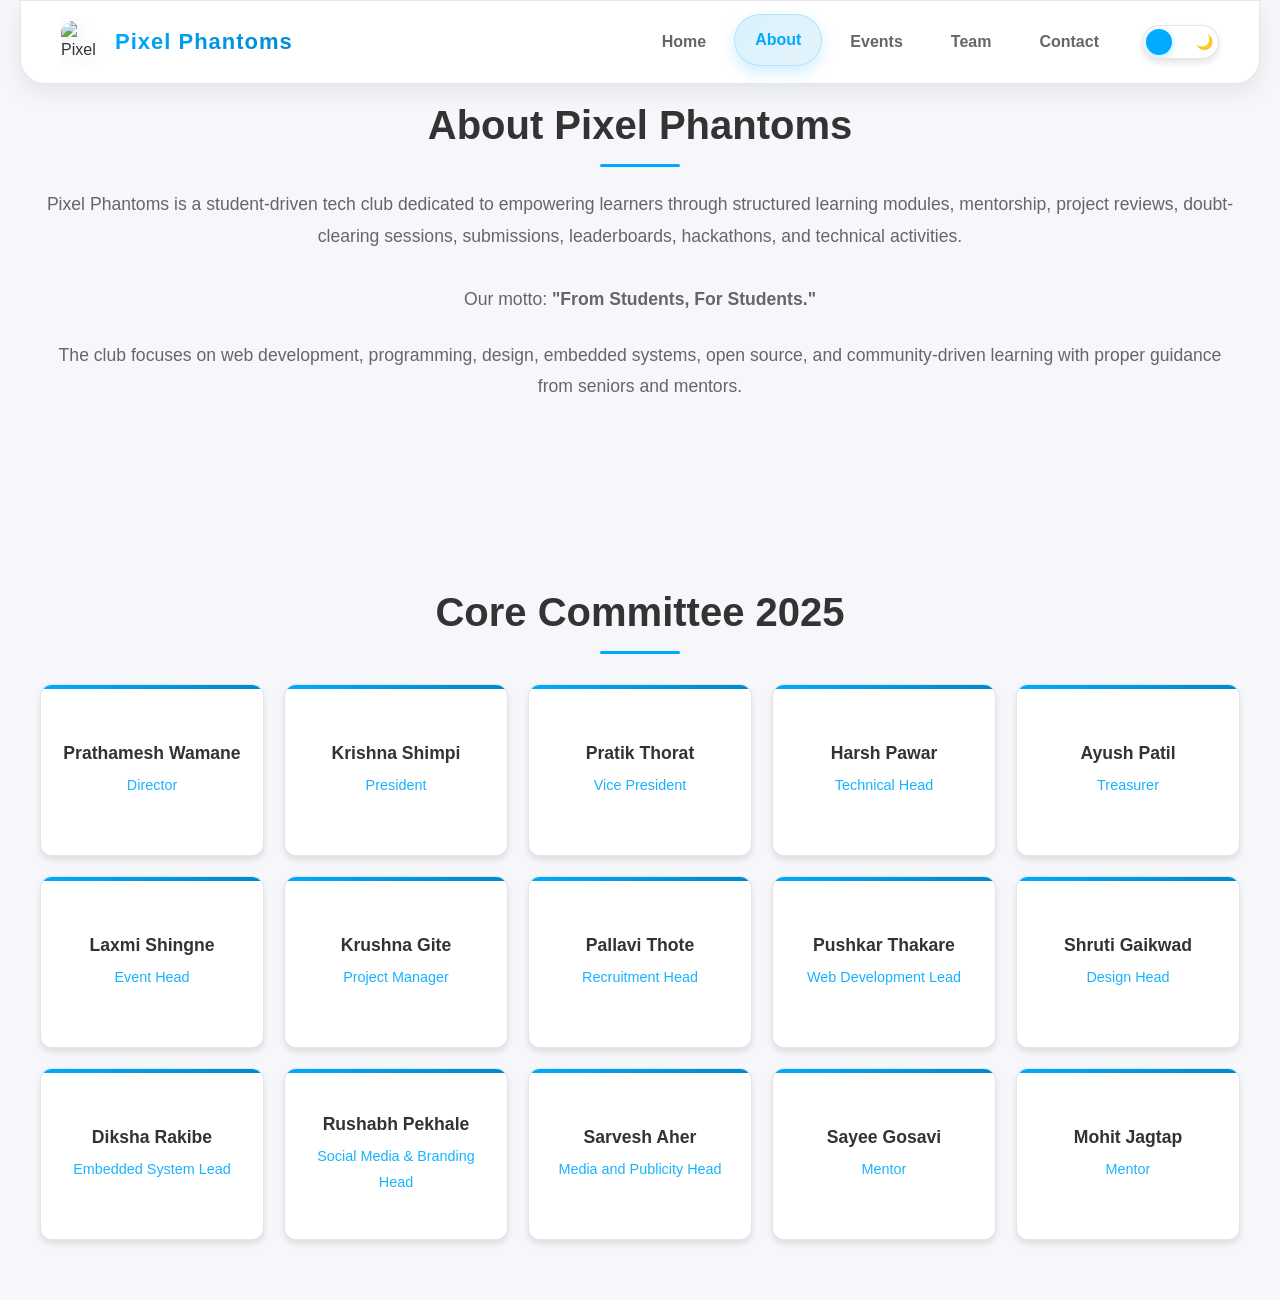
==== about.html @ 4b8c16ab "Merge branch 'main' into fix-team-link" ====
<!DOCTYPE html>
<html lang="en">
<head>
    <meta charset="UTF-8">
    <meta name="viewport" content="width=device-width, initial-scale=1.0">
    <title>Pixel Phantoms | About</title>
    <link rel="stylesheet" href="css/style.css">
    <link rel="stylesheet" href="css/about.css">
    <link rel="stylesheet" href="css/back-to-top.css">
    <link rel="stylesheet" href="https://cdnjs.cloudflare.com/ajax/libs/font-awesome/6.4.0/css/all.min.css">
</head>
<body>

<header>
    <nav class="navbar">
        <div class="logo">
            <img src="assets/logo.png" alt="Pixel Phantoms Logo">
            <span>Pixel Phantoms</span>
        </div>
        <ul class="nav-links">
            <li><a href="index.html">Home</a></li>
            <li><a class="active" href="about.html">About</a></li>
             <li><a href="events.html">Events</a></li>
             <li><a href="team.html">Team</a></li>
            <li><a href="contact.html">Contact</a></li>
            <li>
                <div class="theme-toggle">
                    <input type="checkbox" id="theme-switch" class="theme-switch">
                    <label for="theme-switch" class="theme-label">
                        <div class="toggle-thumb"></div>
                        <span class="sun-icon">☀️</span>
                        <span class="moon-icon">🌙</span>
                    </label>
                </div>
            </li>
        </ul>
    </nav>
</header>

<section class="content">
    <h2>About Pixel Phantoms</h2>
    <p>
        Pixel Phantoms is a student-driven tech club dedicated to empowering learners through
        structured learning modules, mentorship, project reviews, doubt-clearing sessions, submissions,
        leaderboards, hackathons, and technical activities.
        <br><br>
        Our motto: <strong>"From Students, For Students."</strong>
    </p>

    <p>
        The club focuses on web development, programming, design, embedded systems, open source,
        and community-driven learning with proper guidance from seniors and mentors.
    </p>
</section>

<!-- ================= CORE COMMITTEE SECTION ================= -->

<section class="content">
    <h2>Core Committee 2025</h2>

    <div class="committee-grid">

        <div class="member-card">
            <h3>Prathamesh Wamane</h3>
            <p>Director</p>
        </div>

        <div class="member-card">
            <h3>Krishna Shimpi</h3>
            <p>President</p>
        </div>

        <div class="member-card">
            <h3>Pratik Thorat</h3>
            <p>Vice President</p>
        </div>

        <div class="member-card">
            <h3>Harsh Pawar</h3>
            <p>Technical Head</p>
        </div>

        <div class="member-card">
            <h3>Ayush Patil</h3>
            <p>Treasurer</p>
        </div>

        <div class="member-card">
            <h3>Laxmi Shingne</h3>
            <p>Event Head</p>
        </div>

        <div class="member-card">
            <h3>Krushna Gite</h3>
            <p>Project Manager</p>
        </div>

        <div class="member-card">
            <h3>Pallavi Thote</h3>
            <p>Recruitment Head</p>
        </div>

        <div class="member-card">
            <h3>Pushkar Thakare</h3>
            <p>Web Development Lead</p>
        </div>

        <div class="member-card">
            <h3>Shruti Gaikwad</h3>
            <p>Design Head</p>
        </div>

        <div class="member-card">
            <h3>Diksha Rakibe</h3>
            <p>Embedded System Lead</p>
        </div>

        <div class="member-card">
            <h3>Rushabh Pekhale</h3>
            <p>Social Media & Branding Head</p>
        </div>

        <div class="member-card">
            <h3>Sarvesh Aher</h3>
            <p>Media and Publicity Head</p>
        </div>

        <div class="member-card">
            <h3>Sayee Gosavi</h3>
            <p>Mentor</p>
        </div>

        <div class="member-card">
            <h3>Mohit Jagtap</h3>
            <p>Mentor</p>
        </div>

    </div>
</section>

    <div id="footer-placeholder"></div>
    <script src="js/footer.js"></script>
    <script>
        renderFooter();
    </script>

<script src="js/theme.js"></script>
<script src="js/back-to-top.js"></script>
</body>
</html>
---- css/style.css ----
/* CSS VARIABLES FOR THEMES */
:root {
  /* Light theme variables */
  --bg-primary: #f5f7fa;
  --bg-secondary: #ffffff;
  --bg-navbar: rgba(255, 255, 255, 0.95);
  --bg-navbar-scrolled: rgba(255, 255, 255, 0.98);
  --text-primary: #333333;
  --text-secondary: #666666;
  --accent-color: #00aaff;
  --border-color: rgba(0, 0, 0, 0.1);
  --card-bg: #ffffff;
  --input-bg: #ffffff;
  --shadow: 0 4px 6px rgba(0, 0, 0, 0.1);
  --nav-shadow: 0 8px 25px rgba(0, 0, 0, 0.08);
  
  /* Footer Light Theme Variables */
  --footer-bg: #1a1a2e;
  --footer-bg-secondary: #16213e;
  --footer-text: #e6e6e6;
  --footer-text-secondary: #a0aec0;
  --footer-heading: #ffffff;
  --footer-link: #cbd5e0;
  --footer-link-hover: #ffffff;
  --footer-border: #2d3748;
  --social-bg: #2d3748;
  --social-bg-hover: #4a5568;
  --social-icon: #cbd5e0;
  --social-icon-hover: #ffffff;
  --social-border: #4a5568;
  --input-bg: #2d3748;
  --input-border: #4a5568;
  --input-text: #e2e8f0;
  --input-placeholder: #718096;
  --accent-primary: #667eea;
  --accent-secondary: #764ba2;
}

[data-theme="dark"] {
  /* Dark theme variables */
  --bg-primary: #0d0f14;
  --bg-secondary: #13161d;
  --bg-navbar: rgba(19, 22, 29, 0.95);
  --bg-navbar-scrolled: rgba(19, 22, 29, 0.98);
  --text-primary: #ffffff;
  --text-secondary: #bbbbbb;
  --accent-color: #00aaff;
  --border-color: rgba(255, 255, 255, 0.1);
  --card-bg: #1a1d25;
  --input-bg: #1a1d25;
  --shadow: 0 4px 6px rgba(0, 0, 0, 0.3);
  --nav-shadow: 0 8px 25px rgba(0, 0, 0, 0.2);
  
  /* Footer Dark Theme Variables */
  --footer-bg: #0f1419;
  --footer-bg-secondary: #1a202c;
  --footer-text: #e2e8f0;
  --footer-text-secondary: #a0aec0;
  --footer-heading: #ffffff;
  --footer-link: #cbd5e0;
  --footer-link-hover: #ffffff;
  --footer-border: #2d3748;
  --social-bg: #2d3748;
  --social-bg-hover: #4a5568;
  --social-icon: #cbd5e0;
  --social-icon-hover: #ffffff;
  --social-border: #4a5568;
  --input-bg: #2d3748;
  --input-border: #4a5568;
  --input-text: #e2e8f0;
  --input-placeholder: #718096;
  --accent-primary: #00aaff;
  --accent-secondary: #0088cc;
}

/* GENERAL */
body {
    margin: 0;
    padding: 0;
    font-family: 'Segoe UI', Tahoma, Geneva, Verdana, sans-serif;
    background: var(--bg-primary);
    color: var(--text-primary);
    transition: background-color 0.3s ease, color 0.3s ease;
    display: flex;
    flex-direction: column;
    min-height: 100vh;
    line-height: 1.6;
}

/* MAIN CONTENT WRAPPER */
.main-content {
    flex: 1;
}

/* NAVBAR - UPDATED WITH CURVED DESIGN AND ANIMATIONS */
.navbar {
    display: flex;
    justify-content: space-between;
    align-items: center;
    background: var(--bg-navbar);
    padding: 15px 40px;
    position: fixed;
    top: 0;
    left: 0;
    right: 0;
    z-index: 1000;
    transition: all 0.4s cubic-bezier(0.4, 0, 0.2, 1);
    backdrop-filter: blur(15px);
    -webkit-backdrop-filter: blur(15px);
    border-bottom-left-radius: 25px;
    border-bottom-right-radius: 25px;
    box-shadow: var(--nav-shadow);
    border: 1px solid var(--border-color);
    margin: 0 20px;
    width: calc(100% - 40px);
    box-sizing: border-box;
    transform: translateY(0);
}

/* Navbar scroll effect */
.navbar.scrolled {
    background: var(--bg-navbar-scrolled);
    padding: 12px 40px;
    border-bottom-left-radius: 20px;
    border-bottom-right-radius: 20px;
    box-shadow: 0 10px 30px rgba(0, 0, 0, 0.15);
    transform: translateY(0);
}

/* Logo with animation */
.logo {
    display: flex;
    align-items: center;
    gap: 12px;
    position: relative;
    overflow: hidden;
    padding: 5px 0;
}

.logo::before {
    content: '';
    position: absolute;
    bottom: 0;
    left: 0;
    width: 0;
    height: 2px;
    background: linear-gradient(90deg, var(--accent-color), #0088cc);
    transition: width 0.4s ease;
}

.logo:hover::before {
    width: 100%;
}

.logo img {
    width: 42px;
    height: 42px;
    border-radius: 12px;
    transition: all 0.4s cubic-bezier(0.4, 0, 0.2, 1);
    filter: drop-shadow(0 4px 8px rgba(0, 0, 0, 0.1));
}

.logo:hover img {
    transform: scale(1.1) rotate(5deg);
    filter: drop-shadow(0 6px 12px rgba(0, 170, 255, 0.3));
}

.logo span {
    font-size: 22px;
    font-weight: 700;
    letter-spacing: 1px;
    background: linear-gradient(135deg, var(--accent-color), #0088cc);
    -webkit-background-clip: text;
    -webkit-text-fill-color: transparent;
    background-clip: text;
    transition: all 0.3s ease;
}

.logo:hover span {
    letter-spacing: 1.2px;
}

/* Navigation Links with Curved Design */
.nav-links {
    display: flex;
    list-style: none;
    gap: 8px;
    align-items: center;
    margin: 0;
    padding: 0;
    position: relative;
}

.nav-links li {
    position: relative;
}

.nav-links a {
    color: var(--text-secondary);
    text-decoration: none;
    font-size: 16px;
    font-weight: 600;
    transition: all 0.4s cubic-bezier(0.4, 0, 0.2, 1);
    padding: 12px 20px;
    border-radius: 50px;
    position: relative;
    overflow: hidden;
    display: flex;
    align-items: center;
    gap: 8px;
}

.nav-links a::before {
    content: '';
    position: absolute;
    top: 0;
    left: -100%;
    width: 100%;
    height: 100%;
    background: linear-gradient(90deg, transparent, rgba(0, 170, 255, 0.1), transparent);
    transition: left 0.6s ease;
}

.nav-links a:hover::before {
    left: 100%;
}

.nav-links a:hover,
.nav-links .active {
    color: var(--accent-color);
    background: rgba(0, 170, 255, 0.08);
    transform: translateY(-2px);
    box-shadow: 0 6px 15px rgba(0, 170, 255, 0.2);
}

.nav-links .active {
    background: linear-gradient(135deg, rgba(0, 170, 255, 0.15), rgba(0, 136, 204, 0.1));
    border: 1px solid rgba(0, 170, 255, 0.2);
}

/* Navbar Icons */
.nav-icon {
    font-size: 18px;
    transition: transform 0.3s ease;
}

.nav-links a:hover .nav-icon {
    transform: scale(1.2) rotate(10deg);
}

/* THEME TOGGLE - ENHANCED */
.theme-toggle {
    display: flex;
    align-items: center;
    margin-left: 15px;
}

.theme-switch {
    display: none;
}

.theme-label {
    position: relative;
    display: flex;
    align-items: center;
    justify-content: space-between;
    width: 65px;
    height: 32px;
    background: var(--card-bg);
    border-radius: 50px;
    cursor: pointer;
    border: 1px solid var(--border-color);
    transition: all 0.4s cubic-bezier(0.4, 0, 0.2, 1);
    box-shadow: var(--shadow);
    padding: 0 5px;
    overflow: hidden;
}

.theme-label::before {
    content: '';
    position: absolute;
    top: 0;
    left: 0;
    width: 100%;
    height: 100%;
    background: linear-gradient(135deg, var(--accent-color), #0088cc);
    opacity: 0;
    transition: opacity 0.3s ease;
}

.theme-label:hover::before {
    opacity: 0.1;
}

.toggle-thumb {
    position: absolute;
    width: 26px;
    height: 26px;
    background: var(--accent-color);
    border-radius: 50%;
    left: 3px;
    transition: transform 0.4s cubic-bezier(0.68, -0.55, 0.27, 1.55);
    z-index: 2;
    box-shadow: 0 2px 8px rgba(0, 170, 255, 0.3);
}

.sun-icon, .moon-icon {
    position: relative;
    font-size: 14px;
    transition: all 0.4s ease;
    z-index: 1;
}

.sun-icon {
    color: #ffa500;
    opacity: 0;
    transform: scale(0.8);
}

.moon-icon {
    color: #e2e8f0;
    opacity: 1;
    transform: scale(1);
}

.theme-switch:checked + .theme-label .toggle-thumb {
    transform: translateX(33px);
}

.theme-switch:checked + .theme-label .sun-icon {
    opacity: 1;
    transform: scale(1) rotate(360deg);
}

.theme-switch:checked + .theme-label .moon-icon {
    opacity: 0;
    transform: scale(0.8) rotate(-360deg);
}

/* HERO SECTION - ADJUSTED FOR FIXED NAVBAR */
.hero {
    text-align: center;
    padding: 180px 20px 120px;
    background: var(--bg-primary);
    margin-top: 0;
}

.hero h1 {
    font-size: 3.5rem;
    margin-bottom: 1rem;
    font-weight: 700;
    background: linear-gradient(135deg, var(--accent-color), #0088cc);
    -webkit-background-clip: text;
    -webkit-text-fill-color: transparent;
    background-clip: text;
}

.hero p {
    font-size: 1.4rem;
    color: var(--text-secondary);
    margin: 0;
}

/* CONTENT SECTION */
.content {
    max-width: 1200px;
    margin: 60px auto;
    padding: 0 20px;
}

.content h2 {
    font-size: 2.5rem;
    margin-bottom: 2rem;
    text-align: center;
    color: var(--text-primary);
    position: relative;
}

.content h2::after {
    content: '';
    position: absolute;
    bottom: -10px;
    left: 50%;
    transform: translateX(-50%);
    width: 80px;
    height: 3px;
    background: var(--accent-color);
    border-radius: 2px;
}

.content p {
    font-size: 1.1rem;
    line-height: 1.8;
    color: var(--text-secondary);
    margin-bottom: 1.5rem;
    text-align: center;
}

/* CONTACT FORM */
.contact-box {
    background: var(--card-bg);
    padding: 30px 40px;
    border-radius: 12px;
    box-shadow: var(--shadow);
    max-width: 800px;
    margin: 0 auto;
    border: 1px solid var(--border-color);
    height: auto;
    min-height: 400px;
}

.contact-box form {
    display: flex;
    flex-direction: column;
    gap: 16px;
    height: 100%;
}

.contact-box label {
    font-weight: 600;
    color: var(--text-primary);
    margin-bottom: 5px;
    font-size: 1rem;
}

.contact-box input,
.contact-box textarea {
    padding: 12px 16px;
    border: 2px solid var(--border-color);
    border-radius: 8px;
    background: var(--input-bg);
    color: var(--text-primary);
    transition: all 0.3s ease;
    font-size: 1rem;
    font-family: inherit;
    width: 100%;
    box-sizing: border-box;
}

.contact-box input:focus,
.contact-box textarea:focus {
    outline: none;
    border-color: var(--accent-color);
    box-shadow: 0 0 0 3px rgba(0, 170, 255, 0.1);
    transform: translateY(-2px);
}

.contact-box textarea {
    min-height: 100px;
    resize: vertical;
}

.contact-box button {
    padding: 14px 32px;
    background: var(--accent-color);
    color: white;
    border: none;
    font-size: 1.1rem;
    font-weight: 600;
    border-radius: 8px;
    cursor: pointer;
    transition: all 0.3s ease;
    margin-top: 10px;
    width: 100%;
}

.contact-box button:hover {
    background: #0088cc;
    transform: translateY(-2px);
    box-shadow: 0 6px 20px rgba(0, 170, 255, 0.3);
}

/* COMMITTEE GRID */
.committee-grid {
    display: grid;
    grid-template-columns: repeat(5, 1fr);
    grid-template-rows: repeat(3, auto);
    gap: 20px;
    margin-top: 40px;
}

.member-card {
    background: var(--card-bg);
    padding: 25px 20px;
    border-radius: 12px;
    text-align: center;
    border: 1px solid var(--border-color);
    transition: all 0.3s ease;
    box-shadow: var(--shadow);
    position: relative;
    overflow: hidden;
    min-height: 120px;
    display: flex;
    flex-direction: column;
    justify-content: center;
    align-items: center;
}

.member-card::before {
    content: '';
    position: absolute;
    top: 0;
    left: 0;
    right: 0;
    height: 4px;
    background: linear-gradient(135deg, var(--accent-color), #0088cc);
}

.member-card:hover {
    transform: translateY(-8px);
    border-color: var(--accent-color);
    box-shadow: 0 12px 30px rgba(0, 0, 0, 0.15);
}

.member-card h3 {
    margin: 0 0 8px 0;
    color: var(--text-primary);
    font-size: 1.1rem;
    font-weight: 600;
    line-height: 1.3;
}

.member-card p {
    color: var(--accent-color);
    font-size: 0.9rem;
    font-weight: 500;
    margin: 0;
    opacity: 0.9;
}

/* NEW COMPREHENSIVE FOOTER STYLES - FIXED WIDTH */
.site-footer {
    background: linear-gradient(135deg, var(--footer-bg) 0%, var(--footer-bg-secondary) 100%);
    color: var(--footer-text);
    padding: 4rem 0 0;
    margin-top: auto;
    border-top: 1px solid var(--footer-border);
    width: 100%;
    box-sizing: border-box;
    position: relative;
    overflow: hidden;
}

.site-footer::before {
    content: '';
    position: absolute;
    top: 0;
    left: 0;
    right: 0;
    height: 2px;
    background: linear-gradient(90deg, var(--accent-primary), var(--accent-secondary));
    animation: shimmer 3s ease-in-out infinite;
}

.footer-container {
    max-width: 100%;
    margin: 0;
    padding: 0;
    width: 100%;
    box-sizing: border-box;
}

/* Footer Content Layout */
.footer-content {
    display: grid;
    grid-template-columns: 2fr 2fr 1.5fr;
    gap: 3rem;
    margin-bottom: 2rem;
    max-width: 100%;
    margin-left: 0;
    margin-right: 0;
    padding: 0 2rem;
    animation: slideUpFade 0.8s ease-out;
    box-sizing: border-box;
}

/* Brand Section */
.footer-brand {
    display: flex;
    flex-direction: column;
    gap: 1.5rem;
    animation: slideInLeft 0.8s ease-out 0.2s both;
}

.footer-logo {
    display: flex;
    align-items: center;
    gap: 0.75rem;
    margin-bottom: 0.5rem;
}

.footer-logo img {
    width: 45px;
    height: 45px;
    border-radius: 10px;
    animation: float 3s ease-in-out infinite;
    transition: transform 0.3s ease;
}

.footer-logo:hover img {
    transform: scale(1.1) rotate(5deg);
}

.brand-name {
    font-size: 1.6rem;
    font-weight: 700;
    background: linear-gradient(135deg, var(--accent-primary) 0%, var(--accent-secondary) 100%);
    -webkit-background-clip: text;
    -webkit-text-fill-color: transparent;
    background-clip: text;
    animation: colorShift 4s ease-in-out infinite;
}

.footer-description {
    line-height: 1.6;
    color: var(--footer-text-secondary);
    margin: 0;
    font-size: 0.95rem;
}

.social-links {
    display: flex;
    gap: 1rem;
}

.social-link {
    display: flex;
    align-items: center;
    justify-content: center;
    width: 44px;
    height: 44px;
    background: var(--social-bg);
    border-radius: 12px;
    color: var(--social-icon);
    text-decoration: none;
    transition: all 0.4s cubic-bezier(0.4, 0, 0.2, 1);
    border: 1px solid var(--social-border);
    position: relative;
    overflow: hidden;
}

.social-link::before {
    content: '';
    position: absolute;
    top: 0;
    left: -100%;
    width: 100%;
    height: 100%;
    background: linear-gradient(90deg, transparent, rgba(255,255,255,0.2), transparent);
    transition: left 0.5s;
}

.social-link:hover::before {
    left: 100%;
}

.social-link:hover {
    background: var(--social-bg-hover);
    color: var(--social-icon-hover);
    transform: translateY(-3px) scale(1.1);
    box-shadow: 0 8px 20px rgba(0, 0, 0, 0.3);
}

/* Link Groups */
.footer-links {
    display: grid;
    grid-template-columns: repeat(3, 1fr);
    gap: 2rem;
    animation: slideUpFade 0.8s ease-out 0.4s both;
}

.link-group-title {
    font-size: 1.2rem;
    font-weight: 600;
    margin-bottom: 1.2rem;
    color: var(--footer-heading);
    position: relative;
    padding-bottom: 0.5rem;
}

.link-group-title::after {
    content: '';
    position: absolute;
    bottom: 0;
    left: 0;
    width: 30px;
    height: 2px;
    background: var(--accent-primary);
    transition: width 0.3s ease;
}

.link-group:hover .link-group-title::after {
    width: 50px;
}

.link-list {
    list-style: none;
    padding: 0;
    margin: 0;
}

.link-list li {
    margin-bottom: 0.6rem;
    transform: translateX(0);
    transition: transform 0.3s ease;
}

.link-list li:hover {
    transform: translateX(5px);
}

.link-list a {
    color: var(--footer-link);
    text-decoration: none;
    transition: all 0.3s ease;
    font-size: 0.95rem;
    display: block;
    padding: 0.2rem 0;
    position: relative;
}

.link-list a::before {
    content: '';
    position: absolute;
    bottom: 0;
    left: 0;
    width: 0;
    height: 1px;
    background: var(--accent-primary);
    transition: width 0.3s ease;
}

.link-list a:hover {
    color: var(--footer-link-hover);
    padding-left: 0.5rem;
}

.link-list a:hover::before {
    width: 100%;
}

/* Newsletter Section */
.footer-newsletter {
    display: flex;
    flex-direction: column;
    gap: 1.2rem;
    animation: slideInRight 0.8s ease-out 0.6s both;
}

.newsletter-title {
    font-size: 1.2rem;
    font-weight: 600;
    margin-bottom: 0.5rem;
    color: var(--footer-heading);
}

.newsletter-description {
    font-size: 0.9rem;
    color: var(--footer-text-secondary);
    line-height: 1.5;
    margin: 0;
}

.newsletter-form {
    display: flex;
    flex-direction: column;
    gap: 0.75rem;
}

.input-group {
    display: flex;
    background: var(--input-bg);
    border-radius: 10px;
    overflow: hidden;
    border: 1px solid var(--input-border);
    transition: all 0.3s ease;
    position: relative;
}

.input-group:focus-within {
    border-color: var(--accent-primary);
    box-shadow: 0 0 0 3px rgba(102, 126, 234, 0.1);
    transform: translateY(-2px);
}

.newsletter-input {
    flex: 1;
    padding: 0.85rem 1rem;
    background: transparent;
    border: none;
    color: var(--input-text);
    font-size: 0.95rem;
    outline: none;
    transition: all 0.3s ease;
}

.newsletter-input::placeholder {
    color: var(--input-placeholder);
    transition: color 0.3s ease;
}

.newsletter-input:focus::placeholder {
    color: transparent;
}

.newsletter-btn {
    padding: 0.85rem 1.5rem;
    background: linear-gradient(135deg, var(--accent-primary) 0%, var(--accent-secondary) 100%);
    border: none;
    color: white;
    cursor: pointer;
    transition: all 0.4s cubic-bezier(0.4, 0, 0.2, 1);
    display: flex;
    align-items: center;
    justify-content: center;
    font-weight: 600;
    position: relative;
    overflow: hidden;
}

.newsletter-btn::before {
    content: '';
    position: absolute;
    top: 0;
    left: -100%;
    width: 100%;
    height: 100%;
    background: linear-gradient(90deg, transparent, rgba(255,255,255,0.3), transparent);
    transition: left 0.5s;
}

.newsletter-btn:hover::before {
    left: 100%;
}

.newsletter-btn:hover {
    transform: translateX(3px);
    box-shadow: 0 6px 20px rgba(102, 126, 234, 0.4);
}

.newsletter-note {
    font-size: 0.75rem;
    color: var(--footer-text-secondary);
    margin: 0;
    line-height: 1.4;
}

/* Footer Bottom - FIXED */
.footer-bottom {
    border-top: 1px solid var(--footer-border);
    padding: 2rem 0;
    width: 100%;
    background: rgba(0, 0, 0, 0.2);
    animation: fadeIn 0.8s ease-out 0.8s both;
    box-sizing: border-box;
}

.footer-bottom-content {
    display: flex;
    justify-content: space-between;
    align-items: center;
    flex-wrap: wrap;
    gap: 1rem;
    max-width: 100%;
    margin-left: 0;
    margin-right: 0;
    padding: 0 2rem;
    box-sizing: border-box;
}

.copyright {
    font-size: 0.9rem;
    color: var(--footer-text-secondary);
    margin: 0;
}

.footer-bottom-links {
    display: flex;
    align-items: center;
    gap: 0.5rem;
}

.bottom-link {
    color: var(--footer-link);
    text-decoration: none;
    font-size: 0.9rem;
    transition: all 0.3s ease;
    position: relative;
    padding: 0.3rem 0;
}

.bottom-link::after {
    content: '';
    position: absolute;
    bottom: 0;
    left: 0;
    width: 0;
    height: 1px;
    background: var(--accent-primary);
    transition: width 0.3s ease;
}

.bottom-link:hover {
    color: var(--footer-link-hover);
}

.bottom-link:hover::after {
    width: 100%;
}

.separator {
    color: var(--footer-text-secondary);
    font-size: 0.9rem;
}

/* ANIMATIONS */
@keyframes slideUpFade {
    from {
        opacity: 0;
        transform: translateY(30px);
    }
    to {
        opacity: 1;
        transform: translateY(0);
    }
}

@keyframes slideInLeft {
    from {
        opacity: 0;
        transform: translateX(-40px);
    }
    to {
        opacity: 1;
        transform: translateX(0);
    }
}

@keyframes slideInRight {
    from {
        opacity: 0;
        transform: translateX(40px);
    }
    to {
        opacity: 1;
        transform: translateX(0);
    }
}

@keyframes fadeIn {
    from {
        opacity: 0;
    }
    to {
        opacity: 1;
    }
}

@keyframes float {
    0%, 100% {
        transform: translateY(0);
    }
    50% {
        transform: translateY(-8px);
    }
}

@keyframes colorShift {
    0%, 100% {
        filter: hue-rotate(0deg);
    }
    50% {
        filter: hue-rotate(10deg);
    }
}

@keyframes shimmer {
    0%, 100% {
        opacity: 1;
    }
    50% {
        opacity: 0.7;
    }
}

@keyframes pulse {
    0% {
        transform: scale(1);
    }
    50% {
        transform: scale(1.05);
    }
    100% {
        transform: scale(1);
    }
}

/* Navbar specific animations */
@keyframes navSlideDown {
    from {
        transform: translateY(-100%);
        opacity: 0;
    }
    to {
        transform: translateY(0);
        opacity: 1;
    }
}

@keyframes navItemFadeIn {
    from {
        opacity: 0;
        transform: translateY(-10px);
    }
    to {
        opacity: 1;
        transform: translateY(0);
    }
}

/* Hover effects for entire footer sections */
.footer-brand:hover,
.footer-links:hover,
.footer-newsletter:hover {
    transform: translateY(-2px);
    transition: transform 0.3s ease;
}

/* RESPONSIVE DESIGN */
@media (max-width: 1200px) {
    .committee-grid {
        grid-template-columns: repeat(4, 1fr);
        grid-template-rows: repeat(4, auto);
    }
}

@media (max-width: 1024px) {
    .footer-content {
        grid-template-columns: 1fr 1fr;
        gap: 2.5rem;
        padding: 0 2rem;
    }
    
    .footer-newsletter {
        grid-column: 1 / -1;
    }
    
    .committee-grid {
        grid-template-columns: repeat(3, 1fr);
        grid-template-rows: repeat(5, auto);
    }
    
    .contact-box {
        max-width: 700px;
        padding: 25px 35px;
    }
    
    .navbar {
        padding: 15px 30px;
        margin: 0 15px;
        width: calc(100% - 30px);
    }
}

@media (max-width: 768px) {
    .navbar {
        flex-direction: column;
        gap: 15px;
        padding: 15px 20px;
        margin: 0 10px;
        width: calc(100% - 20px);
        border-bottom-left-radius: 20px;
        border-bottom-right-radius: 20px;
    }
    
    .navbar.scrolled {
        padding: 12px 20px;
        border-bottom-left-radius: 15px;
        border-bottom-right-radius: 15px;
    }

    .hero {
        padding: 160px 20px 100px;
    }
    
    .hero h1 {
        font-size: 2.5rem;
    }
    
    .hero p {
        font-size: 1.2rem;
    }
    
    .nav-links {
        gap: 5px;
        flex-wrap: wrap;
        justify-content: center;
    }
    
    .nav-links a {
        padding: 10px 16px;
        font-size: 15px;
    }
    
    .content h2 {
        font-size: 2rem;
    }
    
    .contact-box {
        max-width: 600px;
        padding: 20px 30px;
        margin: 0 20px;
    }
    
    .committee-grid {
        grid-template-columns: repeat(2, 1fr);
        grid-template-rows: repeat(8, auto);
        gap: 15px;
    }
    
    .footer-content {
        grid-template-columns: 1fr;
        gap: 2.5rem;
        padding: 0 1.5rem;
    }
    
    .footer-links {
        grid-template-columns: 1fr;
        gap: 2rem;
    }
    
    .footer-bottom-content {
        flex-direction: column;
        text-align: center;
        padding: 0 1.5rem;
    }
    
    .footer-brand {
        text-align: center;
        align-items: center;
    }
    
    .footer-logo {
        justify-content: center;
    }
    
    .theme-toggle {
        margin-left: 0;
        margin-top: 10px;
    }
}

@media (max-width: 480px) {
    .site-footer {
        padding: 3rem 0 0;
    }
    
    .footer-content {
        padding: 0 1rem;
        gap: 2rem;
    }
    
    .footer-bottom-content {
        padding: 0 1rem;
    }
    
    .social-links {
        justify-content: center;
    }
    
    .input-group {
        flex-direction: column;
    }
    
    .newsletter-btn {
        border-radius: 0 0 10px 10px;
        padding: 1rem;
    }
    
    .hero {
        padding: 140px 20px 80px;
    }
    
    .hero h1 {
        font-size: 2rem;
    }
    
    .hero p {
        font-size: 1.1rem;
    }
    
    .committee-grid {
        grid-template-columns: 1fr;
        grid-template-rows: repeat(15, auto);
    }
    
    .member-card {
        padding: 20px 15px;
        min-height: 100px;
    }
    
    .contact-box {
        padding: 20px;
        margin: 0 15px;
    }
    
    .contact-box input,
    .contact-box textarea {
        padding: 10px 14px;
    }
    
    .contact-box button {
        padding: 12px 24px;
    }
    
    .navbar {
        padding: 12px 15px;
        margin: 0 5px;
        width: calc(100% - 10px);
        border-bottom-left-radius: 15px;
        border-bottom-right-radius: 15px;
    }
    
    .nav-links a {
        padding: 8px 12px;
        font-size: 14px;
    }
    
    .logo img {
        width: 36px;
        height: 36px;
    }
    
    .logo span {
        font-size: 18px;
    }
    
    .theme-label {
        width: 55px;
        height: 28px;
    }
    
    .toggle-thumb {
        width: 22px;
        height: 22px;
    }
}

/* Apple-style Dynamic Island Navbar */
@media (max-width: 480px) {
    .navbar {
        padding: 8px;
        margin: 10px auto;
        width: calc(100% - 20px);
        max-width: 380px;
        border-radius: 40px;
        background: rgba(0, 0, 0, 0.85);
        backdrop-filter: blur(20px);
        -webkit-backdrop-filter: blur(20px);
        border: 1px solid rgba(255, 255, 255, 0.1);
        box-shadow: 0 20px 60px rgba(0, 0, 0, 0.3), 
                    0 0 1px rgba(255, 255, 255, 0.5) inset;
    }
    
    .navbar.scrolled {
        padding: 6px;
        border-radius: 35px;
        box-shadow: 0 25px 70px rgba(0, 0, 0, 0.4),
                    0 0 1px rgba(255, 255, 255, 0.5) inset;
    }
    
    .logo {
        padding: 4px 8px;
        border-radius: 25px;
        background: rgba(255, 255, 255, 0.05);
    }
    
    .nav-links a {
        padding: 6px 10px;
        font-size: 13px;
        border-radius: 20px;
        background: rgba(255, 255, 255, 0.05);
    }
    
    .nav-links a:hover,
    .nav-links .active {
        background: rgba(255, 255, 255, 0.15);
        transform: scale(1.05);
    }
}

/* Reduced motion support */
@media (prefers-reduced-motion: reduce) {
    * {
        animation-duration: 0.01ms !important;
        animation-iteration-count: 1 !important;
        transition-duration: 0.01ms !important;
    }
}
---- css/back-to-top.css ----
#back-to-top {
    position: fixed;
    bottom: 30px;
    right: 30px;
    width: 50px;
    height: 50px;
    background: var(--accent-color, #00aaff);
    color: white;
    border: none;
    border-radius: 50%;
    cursor: pointer;
    font-size: 1.2rem;
    box-shadow: 0 5px 15px rgba(0, 0, 0, 0.3);
    opacity: 0;
    visibility: hidden;
    transform: translateY(20px);
    transition: all 0.4s cubic-bezier(0.4, 0, 0.2, 1);
    z-index: 9999;
    display: flex;
    align-items: center;
    justify-content: center;
}

#back-to-top.visible {
    opacity: 1;
    visibility: visible;
    transform: translateY(0);
}

#back-to-top:hover {
    background: linear-gradient(135deg, var(--accent-color), #0088cc);
    transform: translateY(-5px);
    box-shadow: 0 8px 25px rgba(0, 170, 255, 0.4);
}

@media (max-width: 768px) {
    #back-to-top {
        bottom: 20px;
        right: 20px;
        width: 45px;
        height: 45px;
        font-size: 1rem;
    }
}
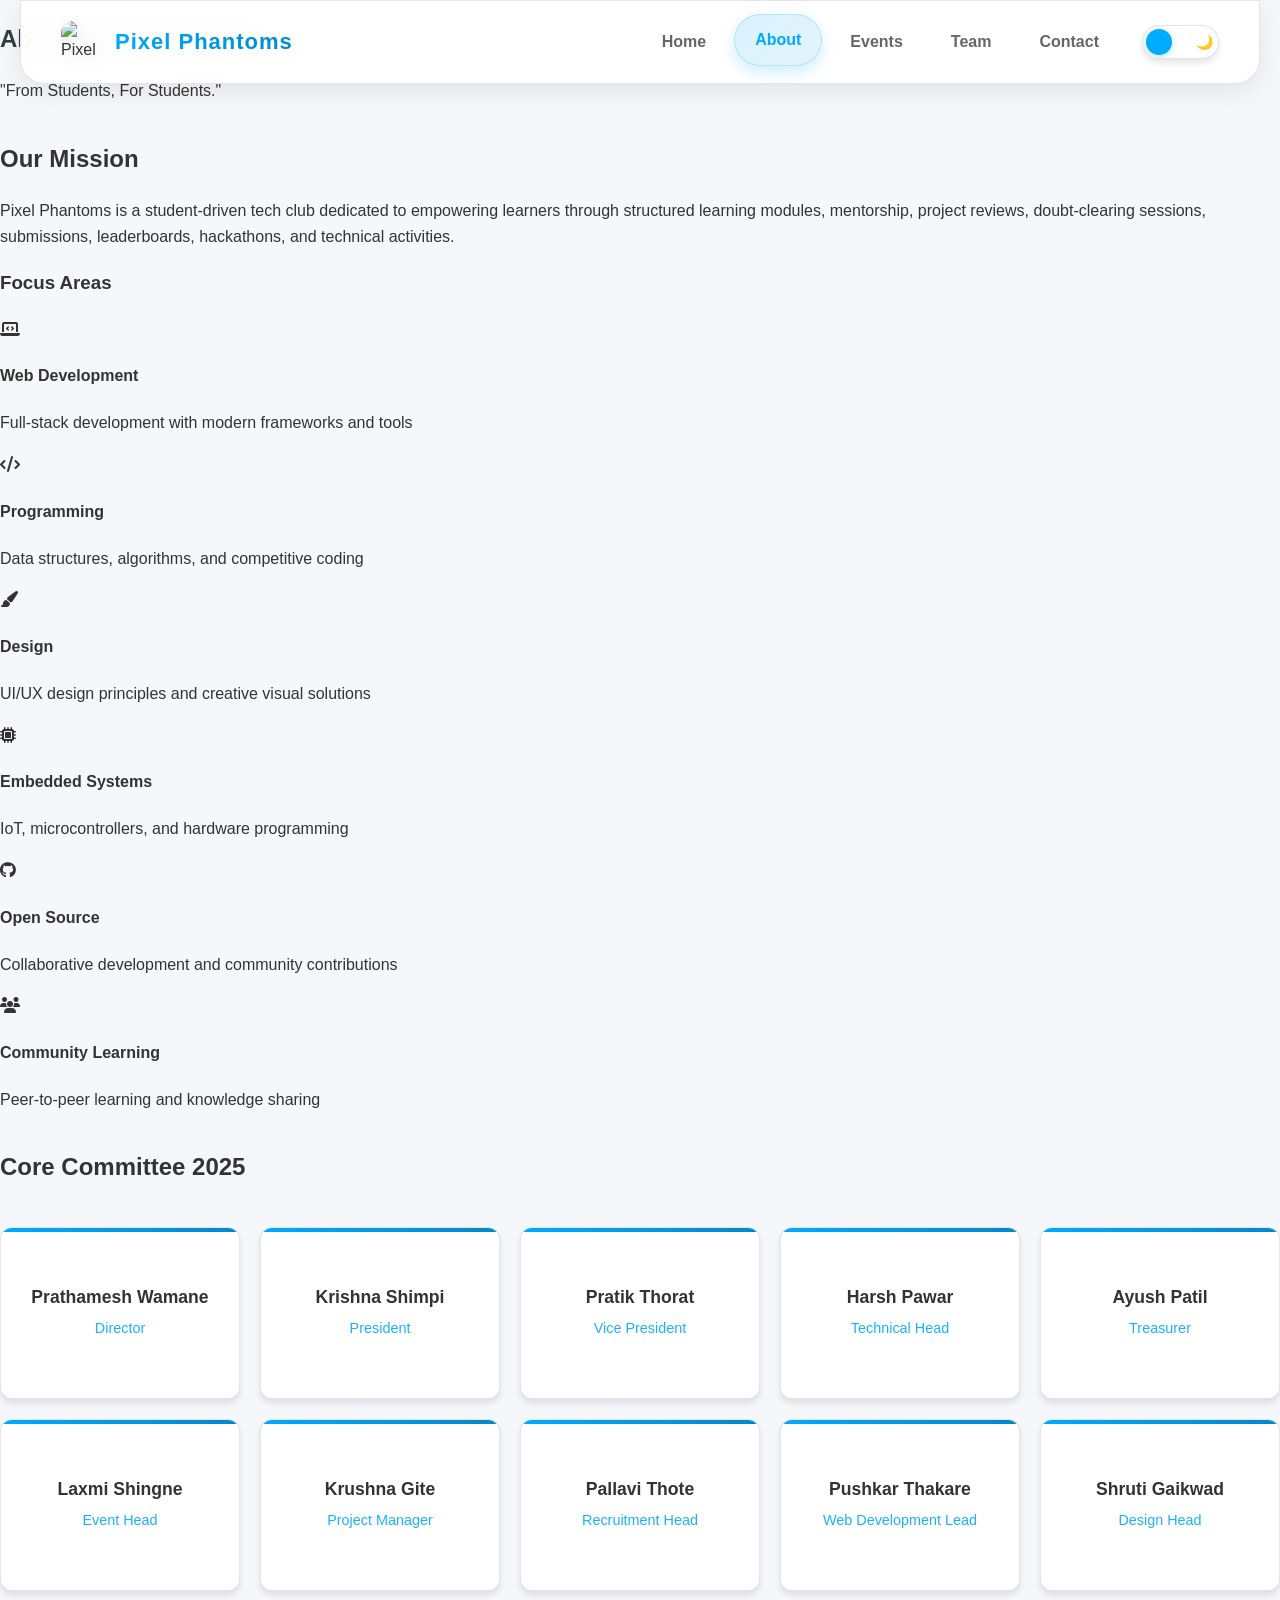
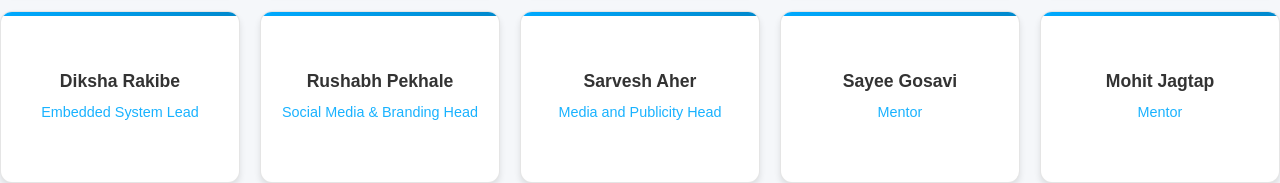
==== commit 28886480: "Merge upstream/main - combine cursor-effect and scroll-buttons Both features work together: - cursor" ====
--- a/about.html
+++ b/about.html
@@ -4,28 +4,32 @@
     <meta charset="UTF-8">
     <meta name="viewport" content="width=device-width, initial-scale=1.0">
     <title>Pixel Phantoms | About</title>
+    <meta name="description" content="Learn about Pixel Phantoms, a student-driven tech club dedicated to empowering learners through structured learning modules, mentorship, and technical activities.">
+    <link rel="icon" href="assets/logo.png">
+
     <link rel="stylesheet" href="css/style.css">
     <link rel="stylesheet" href="css/about.css">
-    <link rel="stylesheet" href="css/back-to-top.css">
+    <link rel="stylesheet" href="css/cursor-effect.css">
+    <link rel="stylesheet" href="css/scroll-buttons.css">
     <link rel="stylesheet" href="https://cdnjs.cloudflare.com/ajax/libs/font-awesome/6.4.0/css/all.min.css">
 </head>
 <body>
 
 <header>
-    <nav class="navbar">
+    <nav class="navbar" role="navigation" aria-label="Main navigation">
         <div class="logo">
-            <img src="assets/logo.png" alt="Pixel Phantoms Logo">
+            <img src="assets/logo_compressed.png" alt="Pixel Phantoms Logo">
             <span>Pixel Phantoms</span>
         </div>
         <ul class="nav-links">
             <li><a href="index.html">Home</a></li>
-            <li><a class="active" href="about.html">About</a></li>
+            <li><a class="active" href="about.html" aria-current="page">About</a></li>
              <li><a href="events.html">Events</a></li>
              <li><a href="team.html">Team</a></li>
             <li><a href="contact.html">Contact</a></li>
             <li>
                 <div class="theme-toggle">
-                    <input type="checkbox" id="theme-switch" class="theme-switch">
+                    <input type="checkbox" id="theme-switch" class="theme-switch" aria-label="Toggle dark mode">
                     <label for="theme-switch" class="theme-label">
                         <div class="toggle-thumb"></div>
                         <span class="sun-icon">☀️</span>
@@ -37,114 +41,161 @@
     </nav>
 </header>
 
-<section class="content">
-    <h2>About Pixel Phantoms</h2>
-    <p>
-        Pixel Phantoms is a student-driven tech club dedicated to empowering learners through
-        structured learning modules, mentorship, project reviews, doubt-clearing sessions, submissions,
-        leaderboards, hackathons, and technical activities.
-        <br><br>
-        Our motto: <strong>"From Students, For Students."</strong>
-    </p>
-
-    <p>
-        The club focuses on web development, programming, design, embedded systems, open source,
-        and community-driven learning with proper guidance from seniors and mentors.
-    </p>
+<!-- Hero Section -->
+<section class="hero-section" role="banner">
+    <div class="hero-content">
+        <h1 class="hero-title">About Pixel Phantoms</h1>
+        <div class="hero-subtitle">
+            <p class="motto">"From Students, For Students."</p>
+        </div>
+    </div>
 </section>
 
+<!-- Mission Section -->
+<section class="mission-section content-section" aria-labelledby="mission-heading">
+    <div class="container">
+        <h2 class="section-title" id="mission-heading">Our Mission</h2>
+        <div class="mission-content">
+            <p class="mission-description">
+                Pixel Phantoms is a student-driven tech club dedicated to empowering learners through
+                structured learning modules, mentorship, project reviews, doubt-clearing sessions, submissions,
+                leaderboards, hackathons, and technical activities.
+            </p>
+            
+            <div class="focus-areas">
+                <h3 id="focus-areas-heading">Focus Areas</h3>
+                <div class="focus-grid" role="list">
+                    <div class="focus-card" role="listitem" tabindex="0">
+                        <i class="fas fa-laptop-code icon" aria-hidden="true"></i>
+                        <h4>Web Development</h4>
+                        <p class="focus-card-desc">Full-stack development with modern frameworks and tools</p>
+                    </div>
+                    <div class="focus-card" role="listitem" tabindex="0">
+                        <i class="fas fa-code icon" aria-hidden="true"></i>
+                        <h4>Programming</h4>
+                        <p class="focus-card-desc">Data structures, algorithms, and competitive coding</p>
+                    </div>
+                    <div class="focus-card" role="listitem" tabindex="0">
+                        <i class="fas fa-paint-brush icon" aria-hidden="true"></i>
+                        <h4>Design</h4>
+                        <p class="focus-card-desc">UI/UX design principles and creative visual solutions</p>
+                    </div>
+                    <div class="focus-card" role="listitem" tabindex="0">
+                        <i class="fas fa-microchip icon" aria-hidden="true"></i>
+                        <h4>Embedded Systems</h4>
+                        <p class="focus-card-desc">IoT, microcontrollers, and hardware programming</p>
+                    </div>
+                    <div class="focus-card" role="listitem" tabindex="0">
+                        <i class="fab fa-github icon" aria-hidden="true"></i>
+                        <h4>Open Source</h4>
+                        <p class="focus-card-desc">Collaborative development and community contributions</p>
+                    </div>
+                    <div class="focus-card" role="listitem" tabindex="0">
+                        <i class="fas fa-users icon" aria-hidden="true"></i>
+                        <h4>Community Learning</h4>
+                        <p class="focus-card-desc">Peer-to-peer learning and knowledge sharing</p>
+                    </div>
+                </div>
+            </div>
+        </div>
+    </div>
+</section>
+
 <!-- ================= CORE COMMITTEE SECTION ================= -->
 
-<section class="content">
-    <h2>Core Committee 2025</h2>
-
-    <div class="committee-grid">
-
-        <div class="member-card">
-            <h3>Prathamesh Wamane</h3>
-            <p>Director</p>
-        </div>
-
-        <div class="member-card">
-            <h3>Krishna Shimpi</h3>
-            <p>President</p>
-        </div>
-
-        <div class="member-card">
-            <h3>Pratik Thorat</h3>
-            <p>Vice President</p>
-        </div>
-
-        <div class="member-card">
-            <h3>Harsh Pawar</h3>
-            <p>Technical Head</p>
-        </div>
-
-        <div class="member-card">
-            <h3>Ayush Patil</h3>
-            <p>Treasurer</p>
-        </div>
-
-        <div class="member-card">
-            <h3>Laxmi Shingne</h3>
-            <p>Event Head</p>
-        </div>
-
-        <div class="member-card">
-            <h3>Krushna Gite</h3>
-            <p>Project Manager</p>
-        </div>
-
-        <div class="member-card">
-            <h3>Pallavi Thote</h3>
-            <p>Recruitment Head</p>
-        </div>
-
-        <div class="member-card">
-            <h3>Pushkar Thakare</h3>
-            <p>Web Development Lead</p>
-        </div>
-
-        <div class="member-card">
-            <h3>Shruti Gaikwad</h3>
-            <p>Design Head</p>
-        </div>
-
-        <div class="member-card">
-            <h3>Diksha Rakibe</h3>
-            <p>Embedded System Lead</p>
-        </div>
-
-        <div class="member-card">
-            <h3>Rushabh Pekhale</h3>
-            <p>Social Media & Branding Head</p>
-        </div>
-
-        <div class="member-card">
-            <h3>Sarvesh Aher</h3>
-            <p>Media and Publicity Head</p>
-        </div>
-
-        <div class="member-card">
-            <h3>Sayee Gosavi</h3>
-            <p>Mentor</p>
-        </div>
-
-        <div class="member-card">
-            <h3>Mohit Jagtap</h3>
-            <p>Mentor</p>
-        </div>
-
+<section class="committee-section content-section" aria-labelledby="committee-heading">
+    <div class="container">
+        <h2 class="section-title" id="committee-heading">Core Committee 2025</h2>
+
+        <div class="committee-grid" role="list">
+
+            <div class="member-card" role="listitem">
+                <h3>Prathamesh Wamane</h3>
+                <p>Director</p>
+            </div>
+
+            <div class="member-card" role="listitem">
+                <h3>Krishna Shimpi</h3>
+                <p>President</p>
+            </div>
+
+            <div class="member-card" role="listitem">
+                <h3>Pratik Thorat</h3>
+                <p>Vice President</p>
+            </div>
+
+            <div class="member-card" role="listitem">
+                <h3>Harsh Pawar</h3>
+                <p>Technical Head</p>
+            </div>
+
+            <div class="member-card" role="listitem">
+                <h3>Ayush Patil</h3>
+                <p>Treasurer</p>
+            </div>
+
+            <div class="member-card" role="listitem">
+                <h3>Laxmi Shingne</h3>
+                <p>Event Head</p>
+            </div>
+
+            <div class="member-card" role="listitem">
+                <h3>Krushna Gite</h3>
+                <p>Project Manager</p>
+            </div>
+
+            <div class="member-card" role="listitem">
+                <h3>Pallavi Thote</h3>
+                <p>Recruitment Head</p>
+            </div>
+
+            <div class="member-card" role="listitem">
+                <h3>Pushkar Thakare</h3>
+                <p>Web Development Lead</p>
+            </div>
+
+            <div class="member-card" role="listitem">
+                <h3>Shruti Gaikwad</h3>
+                <p>Design Head</p>
+            </div>
+
+            <div class="member-card" role="listitem">
+                <h3>Diksha Rakibe</h3>
+                <p>Embedded System Lead</p>
+            </div>
+
+            <div class="member-card" role="listitem">
+                <h3>Rushabh Pekhale</h3>
+                <p>Social Media & Branding Head</p>
+            </div>
+
+            <div class="member-card" role="listitem">
+                <h3>Sarvesh Aher</h3>
+                <p>Media and Publicity Head</p>
+            </div>
+
+            <div class="member-card" role="listitem">
+                <h3>Sayee Gosavi</h3>
+                <p>Mentor</p>
+            </div>
+
+            <div class="member-card" role="listitem">
+                <h3>Mohit Jagtap</h3>
+                <p>Mentor</p>
+            </div>
+
+        </div>
     </div>
 </section>
 
     <div id="footer-placeholder"></div>
     <script src="js/footer.js"></script>
     <script>
-        renderFooter();
+        renderFooter('');
     </script>
 
-<script src="js/theme.js"></script>
-<script src="js/back-to-top.js"></script>
+<script src="js/theme.min.js"></script>
+<script src="js/cursor-effect.js"></script>
+<script src="js/scroll-buttons.js"></script>
 </body>
 </html>
--- a/css/style.css
+++ b/css/style.css
@@ -13,7 +13,7 @@
   --input-bg: #ffffff;
   --shadow: 0 4px 6px rgba(0, 0, 0, 0.1);
   --nav-shadow: 0 8px 25px rgba(0, 0, 0, 0.08);
-  
+
   /* Footer Light Theme Variables */
   --footer-bg: #1a1a2e;
   --footer-bg-secondary: #16213e;
@@ -28,12 +28,31 @@
   --social-icon: #cbd5e0;
   --social-icon-hover: #ffffff;
   --social-border: #4a5568;
-  --input-bg: #2d3748;
+  --footer-input-bg: #2d3748;
   --input-border: #4a5568;
   --input-text: #e2e8f0;
   --input-placeholder: #718096;
   --accent-primary: #667eea;
   --accent-secondary: #764ba2;
+
+  /* Shared UI Tokens for Consistency */
+  --spacing-xs: 4px;
+  --spacing-sm: 8px;
+  --spacing-md: 16px;
+  --spacing-lg: 20px;
+  --spacing-xl: 30px;
+  --spacing-xxl: 40px;
+
+  --shadow-hover: 0 8px 25px rgba(0, 170, 255, 0.2);
+  --shadow-hover-strong: 0 12px 30px rgba(0, 170, 255, 0.3);
+
+  --hover-transform: translateY(-5px);
+  --hover-transform-strong: translateY(-8px) scale(1.02);
+
+  --border-radius-sm: 8px;
+  --border-radius-md: 12px;
+  --border-radius-lg: 16px;
+  --border-radius-xl: 20px;
 }
 
 [data-theme="dark"] {
@@ -65,26 +84,75 @@
   --social-icon: #cbd5e0;
   --social-icon-hover: #ffffff;
   --social-border: #4a5568;
-  --input-bg: #2d3748;
+  --footer-input-bg: #2d3748;
   --input-border: #4a5568;
   --input-text: #e2e8f0;
   --input-placeholder: #718096;
   --accent-primary: #00aaff;
   --accent-secondary: #0088cc;
+  
+  /* Neon colors for dark theme */
+  --neon-green: #0aff9d;
+  --neon-cyan: #00aaff;
+  --neon-purple: #bc13fe;
+  --neon-red: #ff003c;
+  
+  /* Stats Widget Variables for Dark Theme */
+  --panel-bg: rgba(26, 29, 37, 0.85);
+  --panel-border: 1px solid rgba(255, 255, 255, 0.1);
+  --text-main: #ffffff;
+  --text-dim: #bbbbbb;
+  --font-hud: 'JetBrains Mono', monospace;
+  --font-mono: 'JetBrains Mono', monospace;
+
+  /* Shared UI Tokens for Consistency */
+  --spacing-xs: 4px;
+  --spacing-sm: 8px;
+  --spacing-md: 16px;
+  --spacing-lg: 20px;
+  --spacing-xl: 30px;
+  --spacing-xxl: 40px;
+
+  --shadow-hover: 0 8px 25px rgba(0, 170, 255, 0.2);
+  --shadow-hover-strong: 0 12px 30px rgba(0, 170, 255, 0.3);
+
+  --hover-transform: translateY(-5px);
+  --hover-transform-strong: translateY(-8px) scale(1.02);
+
+  --border-radius-sm: 8px;
+  --border-radius-md: 12px;
+  --border-radius-lg: 16px;
+  --border-radius-xl: 20px;
 }
 
 /* GENERAL */
+html {
+    overflow-x: hidden;
+    width: 100%;
+}
+
 body {
     margin: 0;
     padding: 0;
     font-family: 'Segoe UI', Tahoma, Geneva, Verdana, sans-serif;
     background: var(--bg-primary);
     color: var(--text-primary);
-    transition: background-color 0.3s ease, color 0.3s ease;
+    transition: background-color var(--animation-slow) ease, color var(--animation-slow) ease;
     display: flex;
     flex-direction: column;
     min-height: 100vh;
     line-height: 1.6;
+    overflow-x: hidden;
+    width: 100%;
+    position: relative;
+}
+
+/* Prevent body scroll when mobile menu is open */
+body.mobile-menu-open {
+    overflow: hidden;
+    position: fixed;
+    width: 100%;
+    height: 100%;
 }
 
 /* MAIN CONTENT WRAPPER */
@@ -104,7 +172,7 @@
     left: 0;
     right: 0;
     z-index: 1000;
-    transition: all 0.4s cubic-bezier(0.4, 0, 0.2, 1);
+    transition: all var(--animation-slow) cubic-bezier(0.4, 0, 0.2, 1);
     backdrop-filter: blur(15px);
     -webkit-backdrop-filter: blur(15px);
     border-bottom-left-radius: 25px;
@@ -145,7 +213,7 @@
     width: 0;
     height: 2px;
     background: linear-gradient(90deg, var(--accent-color), #0088cc);
-    transition: width 0.4s ease;
+    transition: width var(--animation-slow) ease;
 }
 
 .logo:hover::before {
@@ -156,7 +224,7 @@
     width: 42px;
     height: 42px;
     border-radius: 12px;
-    transition: all 0.4s cubic-bezier(0.4, 0, 0.2, 1);
+    transition: all var(--animation-slow) cubic-bezier(0.4, 0, 0.2, 1);
     filter: drop-shadow(0 4px 8px rgba(0, 0, 0, 0.1));
 }
 
@@ -173,7 +241,7 @@
     -webkit-background-clip: text;
     -webkit-text-fill-color: transparent;
     background-clip: text;
-    transition: all 0.3s ease;
+    transition: all var(--animation-medium) ease;
 }
 
 .logo:hover span {
@@ -200,7 +268,7 @@
     text-decoration: none;
     font-size: 16px;
     font-weight: 600;
-    transition: all 0.4s cubic-bezier(0.4, 0, 0.2, 1);
+    transition: all var(--animation-slow) cubic-bezier(0.4, 0, 0.2, 1);
     padding: 12px 20px;
     border-radius: 50px;
     position: relative;
@@ -241,14 +309,146 @@
 /* Navbar Icons */
 .nav-icon {
     font-size: 18px;
-    transition: transform 0.3s ease;
+    transition: transform var(--animation-medium) ease;
 }
 
 .nav-links a:hover .nav-icon {
     transform: scale(1.2) rotate(10deg);
 }
 
+/* HAMBURGER BUTTON */
+.hamburger {
+    display: none; /* shown only on small screens */
+    align-items: center;
+    justify-content: center;
+    flex-direction: column;
+    gap: 6px;
+    width: 48px;
+    height: 40px;
+    background: var(--card-bg);
+    border-radius: 10px;
+    border: 1px solid var(--border-color);
+    cursor: pointer;
+    padding: 6px;
+    box-shadow: var(--shadow);
+}
+
+.hamburger .bar {
+    display: block;
+    width: 24px;
+    height: 3px;
+    background: var(--text-secondary);
+    border-radius: 2px;
+    transition: transform 0.28s cubic-bezier(0.4,0,0.2,1), opacity var(--animation-fast) ease;
+    transform-origin: center;
+}
+
+/* Open state: animate into an X */
+.hamburger.open .bar:nth-child(1) {
+    transform: translateY(9px) rotate(45deg);
+}
+.hamburger.open .bar:nth-child(2) {
+    opacity: 0;
+    transform: scaleX(0);
+}
+.hamburger.open .bar:nth-child(3) {
+    transform: translateY(-9px) rotate(-45deg);
+}
+
+/* MOBILE RESPONSIVE NAV */
+@media (max-width: 768px) {
+    .navbar {
+        padding: 12px 18px;
+    }
+
+    /* Show hamburger, hide large horizontal layout */
+    .hamburger {
+        display: flex;
+    }
+
+    /* Enhanced mobile nav-links with scroll prevention */
+    .nav-links {
+        position: fixed;
+        top: 80px;
+        left: 10px;
+        right: 10px;
+        background: var(--bg-navbar);
+        flex-direction: column;
+        gap: 12px;
+        padding: 20px;
+        border-radius: 16px;
+        box-shadow: 0 15px 40px rgba(0, 0, 0, 0.25);
+        transform-origin: top center;
+        transform: translateY(-10px) scaleY(0.9);
+        opacity: 0;
+        pointer-events: none;
+        transition: all 0.25s cubic-bezier(0.4, 0, 0.2, 1);
+        z-index: 999;
+        max-height: 0;
+        border: 1px solid var(--border-color);
+        backdrop-filter: blur(20px);
+        -webkit-backdrop-filter: blur(20px);
+        overflow: hidden;
+    }
+
+    .nav-links.open {
+        max-height: calc(100vh - 100px);
+        overflow-y: auto;
+        overscroll-behavior: contain;
+        -webkit-overflow-scrolling: touch;
+        transform: translateY(0) scaleY(1);
+        opacity: 1;
+        pointer-events: auto;
+        animation: slideDownFade 0.3s ease-out forwards;
+    }
+
+    /* Animation for mobile menu */
+    @keyframes slideDownFade {
+        from {
+            opacity: 0;
+            transform: translateY(-20px) scaleY(0.95);
+        }
+        to {
+            opacity: 1;
+            transform: translateY(0) scaleY(1);
+        }
+    }
+
+    /* Scrollbar styling for mobile menu */
+    .nav-links::-webkit-scrollbar {
+        width: 4px;
+    }
+    
+    .nav-links::-webkit-scrollbar-thumb {
+        background: var(--accent-color);
+        border-radius: 2px;
+        opacity: 0.5;
+    }
+    
+    .nav-links::-webkit-scrollbar-track {
+        background: transparent;
+    }
+
+    .nav-links li {
+        width: 100%;
+    }
+
+    .nav-links a {
+        display: block;
+        padding: 12px 16px;
+        font-size: 18px;
+        border-radius: 8px;
+    }
+
+    /* Keep theme toggle aligned in mobile menu */
+    .theme-toggle { 
+        justify-content: flex-start; 
+        margin-left: 0;
+    }
+}
+
 /* THEME TOGGLE - ENHANCED */
+
 .theme-toggle {
     display: flex;
     align-items: center;
@@ -270,10 +470,15 @@
     border-radius: 50px;
     cursor: pointer;
     border: 1px solid var(--border-color);
-    transition: all 0.4s cubic-bezier(0.4, 0, 0.2, 1);
+    transition: all var(--animation-slow) cubic-bezier(0.4, 0, 0.2, 1);
     box-shadow: var(--shadow);
     padding: 0 5px;
     overflow: hidden;
+    /* Safari-specific hardware acceleration */
+    -webkit-transform: translateZ(0);
+    transform: translateZ(0);
+    /* Prevent tap highlight on iOS */
+    -webkit-tap-highlight-color: transparent;
 }
 
 .theme-label::before {
@@ -285,7 +490,9 @@
     height: 100%;
     background: linear-gradient(135deg, var(--accent-color), #0088cc);
     opacity: 0;
-    transition: opacity 0.3s ease;
+    transition: opacity var(--animation-medium) ease;
+    /* Safari prefix */
+    -webkit-transition: opacity var(--animation-medium) ease;
 }
 
 .theme-label:hover::before {
@@ -299,42 +506,105 @@
     background: var(--accent-color);
     border-radius: 50%;
     left: 3px;
-    transition: transform 0.4s cubic-bezier(0.68, -0.55, 0.27, 1.55);
+    /* Enhanced cross-browser transition with Safari prefixes */
+    transition: transform var(--animation-slow) cubic-bezier(0.68, -0.55, 0.27, 1.55);
+    -webkit-transition: transform var(--animation-slow) cubic-bezier(0.68, -0.55, 0.27, 1.55);
+    -moz-transition: transform var(--animation-slow) cubic-bezier(0.68, -0.55, 0.27, 1.55);
+    -o-transition: transform var(--animation-slow) cubic-bezier(0.68, -0.55, 0.27, 1.55);
     z-index: 2;
     box-shadow: 0 2px 8px rgba(0, 170, 255, 0.3);
+    /* Hardware acceleration for smooth animation on Safari */
+    -webkit-transform: translateZ(0);
+    transform: translateZ(0);
+    /* Prevent flickering on Safari */
+    -webkit-backface-visibility: hidden;
+    backface-visibility: hidden;
+    -webkit-perspective: 1000;
+    perspective: 1000;
 }
 
 .sun-icon, .moon-icon {
     position: relative;
     font-size: 14px;
-    transition: all 0.4s ease;
+    /* Enhanced cross-browser transitions */
+    transition: all var(--animation-slow) ease;
+    -webkit-transition: all var(--animation-slow) ease;
+    -moz-transition: all var(--animation-slow) ease;
+    -o-transition: all var(--animation-slow) ease;
     z-index: 1;
+    /* Prevent flickering */
+    -webkit-backface-visibility: hidden;
+    backface-visibility: hidden;
 }
 
 .sun-icon {
     color: #ffa500;
     opacity: 0;
     transform: scale(0.8);
+    -webkit-transform: scale(0.8);
 }
 
 .moon-icon {
     color: #e2e8f0;
     opacity: 1;
     transform: scale(1);
-}
-
+    -webkit-transform: scale(1);
+}
+
+/* Checked state - enhanced for Safari */
 .theme-switch:checked + .theme-label .toggle-thumb {
     transform: translateX(33px);
+    -webkit-transform: translateX(33px);
+    -moz-transform: translateX(33px);
+    -ms-transform: translateX(33px);
 }
 
 .theme-switch:checked + .theme-label .sun-icon {
     opacity: 1;
     transform: scale(1) rotate(360deg);
+    -webkit-transform: scale(1) rotate(360deg);
+    -moz-transform: scale(1) rotate(360deg);
+    -ms-transform: scale(1) rotate(360deg);
 }
 
 .theme-switch:checked + .theme-label .moon-icon {
     opacity: 0;
     transform: scale(0.8) rotate(-360deg);
+    -webkit-transform: scale(0.8) rotate(-360deg);
+    -moz-transform: scale(0.8) rotate(-360deg);
+    -ms-transform: scale(0.8) rotate(-360deg);
+}
+
+/* Safari-specific fixes for smoother animations */
+@media not all and (min-resolution:.001dpcm) { 
+    @supports (-webkit-appearance:none) {
+        /* Safari-only styles */
+        .toggle-thumb {
+            -webkit-transition-timing-function: cubic-bezier(0.68, -0.55, 0.27, 1.55);
+        }
+        
+        .theme-label {
+            -webkit-transition-property: background, border-color, box-shadow;
+            transition-property: background, border-color, box-shadow;
+        }
+    }
+}
+
+/* iOS specific fixes */
+@supports (-webkit-touch-callout: none) {
+    .theme-label {
+        /* iOS tap highlight removal */
+        -webkit-tap-highlight-color: transparent;
+        /* Prevent text selection */
+        -webkit-user-select: none;
+        user-select: none;
+    }
+    
+    .toggle-thumb {
+        /* iOS animation smoothing */
+        -webkit-transform: translate3d(0, 0, 0);
+        transform: translate3d(0, 0, 0);
+    }
 }
 
 /* HERO SECTION - ADJUSTED FOR FIXED NAVBAR */
@@ -359,6 +629,44 @@
     font-size: 1.4rem;
     color: var(--text-secondary);
     margin: 0;
+}
+
+/* Hero Buttons */
+.hero-buttons {
+    margin-top: 30px;
+    display: flex;
+    gap: 15px;
+    justify-content: center;
+}
+
+.btn-primary, .btn-secondary {
+    padding: 12px 30px;
+    border-radius: 50px;
+    text-decoration: none;
+    font-weight: 600;
+    transition: transform var(--animation-medium) ease, box-shadow var(--animation-medium) ease;
+}
+
+.btn-primary {
+    background: var(--accent-color);
+    color: white;
+    box-shadow: 0 4px 15px rgba(0, 170, 255, 0.3);
+}
+
+.btn-secondary {
+    background: transparent;
+    border: 2px solid var(--accent-color);
+    color: var(--accent-color);
+}
+
+.btn-primary:hover, .btn-secondary:hover {
+    transform: translateY(-3px);
+    box-shadow: 0 6px 20px rgba(0, 170, 255, 0.4);
+}
+
+.btn-secondary:hover {
+    background: var(--accent-color);
+    color: white;
 }
 
 /* CONTENT SECTION */
@@ -430,7 +738,7 @@
     border-radius: 8px;
     background: var(--input-bg);
     color: var(--text-primary);
-    transition: all 0.3s ease;
+    transition: all var(--animation-medium) ease;
     font-size: 1rem;
     font-family: inherit;
     width: 100%;
@@ -459,7 +767,7 @@
     font-weight: 600;
     border-radius: 8px;
     cursor: pointer;
-    transition: all 0.3s ease;
+    transition: all var(--animation-medium) ease;
     margin-top: 10px;
     width: 100%;
 }
@@ -485,7 +793,7 @@
     border-radius: 12px;
     text-align: center;
     border: 1px solid var(--border-color);
-    transition: all 0.3s ease;
+    transition: all var(--animation-medium) ease;
     box-shadow: var(--shadow);
     position: relative;
     overflow: hidden;
@@ -526,6 +834,428 @@
     font-weight: 500;
     margin: 0;
     opacity: 0.9;
+}
+
+/* PROJECT LEAD CARD */
+.project-lead-card {
+    background: var(--card-bg);
+    border: 1px solid var(--border-color);
+    border-radius: 20px;
+    padding: 30px;
+    text-align: center;
+    box-shadow: var(--shadow);
+    transition: transform 0.35s ease, box-shadow 0.35s ease, border-color 0.35s ease;
+    cursor: pointer;
+}
+
+.project-lead-card:hover {
+    transform: translateY(-12px) scale(1.03);
+    box-shadow: 0 18px 40px rgba(0, 170, 255, 0.22);
+    border-color: var(--accent-color);
+}
+
+.project-lead-card img {
+    width: 100px;
+    height: 100px;
+    border-radius: 50%;
+    transition: transform 0.35s ease;
+}
+
+.project-lead-card:hover img {
+    transform: scale(1.08);
+}
+
+/* Features Grid (For the new section) */
+.features-grid {
+    display: grid;
+    grid-template-columns: repeat(auto-fit, minmax(250px, 1fr));
+    gap: 30px;
+    margin-top: 40px;
+}
+
+.feature-card {
+    background: var(--card-bg);
+    padding: 30px;
+    border-radius: 15px;
+    text-align: center;
+    border: 1px solid var(--border-color);
+    box-shadow: var(--shadow);
+    transition: transform var(--animation-medium) ease;
+}
+
+.feature-card:hover {
+    transform: translateY(-10px); /* Hover float effect */
+    border-color: var(--accent-color);
+}
+
+.feature-icon {
+    font-size: 2.5rem;
+    color: var(--accent-color);
+    margin-bottom: 20px;
+}
+
+/* Lift-up hover effect for seminar cards */
+.seminar-card.reveal-card {
+    transition: transform var(--animation-medium) ease, box-shadow var(--animation-medium) ease, border-color var(--animation-medium) ease;
+    cursor: pointer;
+}
+
+.seminar-card.reveal-card:hover {
+    transform: translateY(-12px) scale(1.03);
+    box-shadow: 0 15px 30px rgba(0, 170, 255, 0.25);
+    border-color: var(--accent-color);
+}
+
+/* Optional: image lift inside card */
+.seminar-card.reveal-card img {
+    transition: transform var(--animation-medium) ease;
+}
+
+.seminar-card.reveal-card:hover img {
+    transform: scale(1.05);
+}
+
+/* =========================================
+   8. LEADERBOARD PREVIEW (ENHANCED) - TOUCH FIXED
+   ========================================= */
+.leaderboard-preview {
+    padding: 100px 0;
+    background: var(--bg-primary);
+    border-top: 1px solid var(--border-color);
+    position: relative;
+    overflow: hidden;
+}
+
+/* Background aesthetic element */
+.leaderboard-preview::before {
+    content: '';
+    position: absolute;
+    top: -50%; left: -50%;
+    width: 200%; height: 200%;
+    background: radial-gradient(circle, rgba(0, 170, 255, 0.03) 0%, transparent 60%);
+    animation: rotateHero 30s linear infinite;
+    z-index: 0;
+    pointer-events: none;
+}
+
+.lb-layout {
+    display: grid;
+    grid-template-columns: 1.5fr 1fr; /* Leaderboard gets more space */
+    gap: 40px;
+    margin-top: 50px;
+    position: relative;
+    z-index: 2;
+    max-width: 1200px;
+    margin-left: auto;
+    margin-right: auto;
+    padding: 0 20px;
+}
+
+/* --- LEFT: LEADERBOARD TABLE --- */
+.lb-main {
+    background: var(--card-bg);
+    border: 1px solid var(--border-color);
+    border-radius: 16px;
+    overflow: hidden;
+    box-shadow: 0 10px 40px rgba(0,0,0,0.2);
+    backdrop-filter: blur(10px);
+}
+
+.lb-header {
+    display: grid;
+    grid-template-columns: 0.5fr 2fr 1fr;
+    padding: 20px 30px;
+    background: rgba(0, 0, 0, 0.2);
+    color: var(--text-secondary);
+    font-size: 0.85rem;
+    font-weight: 800;
+    letter-spacing: 1.5px;
+    border-bottom: 1px solid var(--border-color);
+}
+
+.text-right { 
+    text-align: right; 
+}
+
+.lb-row {
+    display: grid;
+    grid-template-columns: 0.5fr 2fr 1fr;
+    padding: 25px 30px;
+    align-items: center;
+    border-bottom: 1px solid var(--border-color);
+    transition: all 0.3s cubic-bezier(0.25, 0.8, 0.25, 1);
+    position: relative;
+    cursor: pointer;
+    /* Add tap target size for touch devices */
+    min-height: 60px;
+    -webkit-tap-highlight-color: transparent;
+    -webkit-touch-callout: none;
+    -webkit-user-select: none;
+    user-select: none;
+}
+
+/* Hover effect for desktop */
+.lb-row:hover {
+    background: rgba(0, 170, 255, 0.05);
+    transform: scale(1.01);
+    z-index: 5;
+    box-shadow: 0 5px 20px rgba(0,0,0,0.1);
+}
+
+/* TOUCH-FRIENDLY FIX: Active state for touch devices */
+.lb-row:active {
+    background: rgba(0, 170, 255, 0.08);
+    transform: scale(0.99);
+    transition: transform 0.1s ease, background 0.1s ease;
+}
+
+/* Enhanced for devices that support hover (desktop) */
+@media (hover: hover) and (pointer: fine) {
+    .lb-row:hover {
+        background: rgba(0, 170, 255, 0.05);
+        transform: scale(1.01);
+        z-index: 5;
+        box-shadow: 0 5px 20px rgba(0,0,0,0.1);
+    }
+}
+
+/* Touch device specific styles */
+@media (hover: none) and (pointer: coarse) {
+    .lb-row {
+        /* Larger tap targets */
+        padding: 20px 30px;
+        min-height: 70px;
+    }
+    
+    .lb-row:active {
+        background: rgba(0, 170, 255, 0.1);
+        transform: scale(0.98);
+    }
+    
+    /* Add visual feedback for touch */
+    .lb-row.touch-active {
+        background: rgba(0, 170, 255, 0.12);
+        box-shadow: inset 0 0 0 2px rgba(0, 170, 255, 0.2);
+    }
+}
+
+.lb-rank-badge {
+    font-size: 1.5rem;
+    font-weight: 800;
+    color: var(--text-secondary);
+    width: 40px;
+    height: 40px;
+    display: flex;
+    align-items: center;
+    justify-content: center;
+    border-radius: 50%;
+    background: rgba(255,255,255,0.05);
+}
+
+/* Rank specific glows */
+.rank-1 .lb-rank-badge { 
+    color: #FFD700; 
+    background: rgba(255, 215, 0, 0.1); 
+    box-shadow: 0 0 15px rgba(255, 215, 0, 0.3); 
+}
+.rank-2 .lb-rank-badge { 
+    color: #C0C0C0; 
+    background: rgba(192, 192, 192, 0.1); 
+    box-shadow: 0 0 15px rgba(192, 192, 192, 0.3); 
+}
+.rank-3 .lb-rank-badge { 
+    color: #CD7F32; 
+    background: rgba(205, 127, 50, 0.1); 
+    box-shadow: 0 0 15px rgba(205, 127, 50, 0.3); 
+}
+
+.lb-user-info {
+    display: flex;
+    flex-direction: column;
+}
+
+.lb-username {
+    font-size: 1.2rem;
+    font-weight: 700;
+    color: var(--text-primary);
+}
+
+.lb-stats {
+    font-size: 0.75rem;
+    color: var(--text-secondary);
+    margin-top: 4px;
+}
+
+.lb-league-tag {
+    font-size: 0.75rem;
+    text-transform: uppercase;
+    letter-spacing: 1px;
+    margin-top: 4px;
+    font-weight: 600;
+    display: inline-block;
+}
+
+.lb-xp-val {
+    text-align: right;
+    font-family: 'Courier New', monospace;
+    font-weight: bold;
+    font-size: 1.1rem;
+    color: var(--accent-color);
+}
+
+.lb-loader { 
+    padding: 40px; 
+    text-align: center; 
+    color: var(--text-secondary); 
+    animation: blink 1.5s infinite; 
+}
+
+.lb-footer-enhanced {
+    padding: 15px 30px;
+    background: rgba(0, 0, 0, 0.1);
+    border-top: 1px solid var(--border-color);
+    font-size: 0.7rem;
+    color: var(--text-secondary);
+}
+
+.lb-scoring-info {
+    display: flex;
+    justify-content: space-between;
+    flex-wrap: wrap;
+    gap: 10px;
+}
+
+.scoring-item {
+    background: rgba(0, 170, 255, 0.1);
+    padding: 3px 8px;
+    border-radius: 4px;
+    border: 1px solid rgba(0, 170, 255, 0.2);
+}
+
+/* --- RIGHT: LEAGUE SYSTEM CARDS --- */
+.league-system {
+    display: flex;
+    flex-direction: column;
+    gap: 15px;
+}
+
+.sys-header {
+    margin: 0 0 15px;
+    font-size: 1rem;
+    color: var(--text-secondary);
+    letter-spacing: 2px;
+}
+
+.league-card {
+    display: flex;
+    align-items: center;
+    gap: 20px;
+    background: var(--card-bg);
+    padding: 20px;
+    border-radius: 12px;
+    border: 1px solid var(--border-color);
+    transition: transform 0.3s;
+    position: relative;
+    overflow: hidden;
+    cursor: pointer;
+}
+
+/* Touch-friendly league cards */
+.league-card:active {
+    transform: translateX(5px);
+    background: var(--bg-secondary);
+    transition: transform 0.1s ease, background 0.1s ease;
+}
+
+@media (hover: hover) and (pointer: fine) {
+    .league-card:hover {
+        transform: translateX(10px);
+    }
+}
+
+@media (hover: none) and (pointer: coarse) {
+    .league-card {
+        padding: 18px;
+        min-height: 70px;
+    }
+    
+    .league-card:active {
+        transform: translateX(8px) scale(0.98);
+        box-shadow: 0 5px 15px rgba(0,0,0,0.1);
+    }
+}
+
+.league-icon {
+    width: 50px; 
+    height: 50px;
+    border-radius: 12px;
+    display: flex;
+    align-items: center;
+    justify-content: center;
+    font-size: 1.5rem;
+    background: var(--bg-primary);
+    flex-shrink: 0;
+}
+
+.league-info h4 { 
+    margin: 0 0 5px; 
+    color: var(--text-primary); 
+    font-size: 1rem; 
+}
+.league-info p { 
+    margin: 0; 
+    color: var(--text-secondary); 
+    font-size: 0.85rem; 
+}
+.xp-req { 
+    font-size: 0.75rem; 
+    opacity: 0.7; 
+    margin-left: 10px; 
+    border: 1px solid var(--border-color); 
+    padding: 2px 6px; 
+    border-radius: 4px; 
+}
+
+/* League Colors */
+.gold { 
+    border-left: 4px solid #FFD700; 
+}
+.gold .league-icon { 
+    color: #FFD700; 
+    background: rgba(255, 215, 0, 0.1); 
+}
+
+.silver { 
+    border-left: 4px solid #C0C0C0; 
+}
+.silver .league-icon { 
+    color: #C0C0C0; 
+    background: rgba(192, 192, 192, 0.1); 
+}
+
+.bronze { 
+    border-left: 4px solid #CD7F32; 
+}
+.bronze .league-icon { 
+    color: #CD7F32; 
+    background: rgba(205, 127, 50, 0.1); 
+}
+
+.rookie { 
+    border-left: 4px solid #00aaff; 
+}
+.rookie .league-icon { 
+    color: #00aaff; 
+    background: rgba(0, 170, 255, 0.1); 
+}
+
+/* Footer */
+.lb-footer {
+    margin-top: 30px;
+    text-align: center;
+    color: var(--text-secondary);
+    font-size: 0.9rem;
+    opacity: 0.7;
 }
 
 /* NEW COMPREHENSIVE FOOTER STYLES - FIXED WIDTH */
@@ -563,12 +1293,11 @@
 /* Footer Content Layout */
 .footer-content {
     display: grid;
-    grid-template-columns: 2fr 2fr 1.5fr;
+    grid-template-columns: 1.5fr 2fr 1.5fr;
     gap: 3rem;
     margin-bottom: 2rem;
-    max-width: 100%;
-    margin-left: 0;
-    margin-right: 0;
+    max-width: 1200px;
+    margin: 0 auto 2rem;
     padding: 0 2rem;
     animation: slideUpFade 0.8s ease-out;
     box-sizing: border-box;
@@ -590,11 +1319,12 @@
 }
 
 .footer-logo img {
+    margin-top: 15px;
     width: 45px;
     height: 45px;
     border-radius: 10px;
     animation: float 3s ease-in-out infinite;
-    transition: transform 0.3s ease;
+    transition: transform var(--animation-medium) ease;
 }
 
 .footer-logo:hover img {
@@ -633,7 +1363,7 @@
     border-radius: 12px;
     color: var(--social-icon);
     text-decoration: none;
-    transition: all 0.4s cubic-bezier(0.4, 0, 0.2, 1);
+    transition: all var(--animation-slow) cubic-bezier(0.4, 0, 0.2, 1);
     border: 1px solid var(--social-border);
     position: relative;
     overflow: hidden;
@@ -686,7 +1416,7 @@
     width: 30px;
     height: 2px;
     background: var(--accent-primary);
-    transition: width 0.3s ease;
+    transition: width var(--animation-medium) ease;
 }
 
 .link-group:hover .link-group-title::after {
@@ -702,7 +1432,7 @@
 .link-list li {
     margin-bottom: 0.6rem;
     transform: translateX(0);
-    transition: transform 0.3s ease;
+    transition: transform var(--animation-medium) ease;
 }
 
 .link-list li:hover {
@@ -712,7 +1442,7 @@
 .link-list a {
     color: var(--footer-link);
     text-decoration: none;
-    transition: all 0.3s ease;
+    transition: all var(--animation-medium) ease;
     font-size: 0.95rem;
     display: block;
     padding: 0.2rem 0;
@@ -727,7 +1457,7 @@
     width: 0;
     height: 1px;
     background: var(--accent-primary);
-    transition: width 0.3s ease;
+    transition: width var(--animation-medium) ease;
 }
 
 .link-list a:hover {
@@ -773,7 +1503,7 @@
     border-radius: 10px;
     overflow: hidden;
     border: 1px solid var(--input-border);
-    transition: all 0.3s ease;
+    transition: all var(--animation-medium) ease;
     position: relative;
 }
 
@@ -791,12 +1521,12 @@
     color: var(--input-text);
     font-size: 0.95rem;
     outline: none;
-    transition: all 0.3s ease;
+    transition: all var(--animation-medium) ease;
 }
 
 .newsletter-input::placeholder {
     color: var(--input-placeholder);
-    transition: color 0.3s ease;
+    transition: color var(--animation-medium) ease;
 }
 
 .newsletter-input:focus::placeholder {
@@ -809,7 +1539,7 @@
     border: none;
     color: white;
     cursor: pointer;
-    transition: all 0.4s cubic-bezier(0.4, 0, 0.2, 1);
+    transition: all var(--animation-slow) cubic-bezier(0.4, 0, 0.2, 1);
     display: flex;
     align-items: center;
     justify-content: center;
@@ -884,7 +1614,7 @@
     color: var(--footer-link);
     text-decoration: none;
     font-size: 0.9rem;
-    transition: all 0.3s ease;
+    transition: all var(--animation-medium) ease;
     position: relative;
     padding: 0.3rem 0;
 }
@@ -897,7 +1627,7 @@
     width: 0;
     height: 1px;
     background: var(--accent-primary);
-    transition: width 0.3s ease;
+    transition: width var(--animation-medium) ease;
 }
 
 .bottom-link:hover {
@@ -911,6 +1641,105 @@
 .separator {
     color: var(--footer-text-secondary);
     font-size: 0.9rem;
+}
+
+/* =========================================
+   TOUCH DEVICE SPECIFIC STYLES
+   ========================================= */
+@media (hover: none) and (pointer: coarse) {
+    /* Larger tap targets */
+    .btn-cyber, .btn-primary, .btn-secondary, .btn-hollow,
+    .social-link, .link-list a, .bottom-link {
+        min-height: 44px;
+        min-width: 44px;
+        display: flex;
+        align-items: center;
+        justify-content: center;
+    }
+    
+    /* Disable hover effects on touch */
+    .seminar-card.reveal-card:hover,
+    .project-lead-card:hover,
+    .feature-card:hover,
+    .member-card:hover {
+        transform: none !important;
+    }
+    
+    /* Active states instead */
+    .seminar-card.reveal-card:active,
+    .project-lead-card:active,
+    .feature-card:active,
+    .member-card:active {
+        transform: scale(0.98) !important;
+        opacity: 0.9;
+        transition: transform 0.1s ease, opacity 0.1s ease;
+    }
+    
+    /* Navbar touch improvements */
+    .nav-links a {
+        padding: 14px 20px;
+        min-height: 44px;
+    }
+    
+    /* Footer links touch optimization */
+    .link-list a,
+    .bottom-link {
+        padding: 8px 0;
+        min-height: 44px;
+        display: flex;
+        align-items: center;
+    }
+}
+
+/* Prevent text selection on interactive elements */
+.lb-row, .seminar-card, .btn-primary, .btn-secondary, .nav-links a,
+.hamburger, .theme-label, .social-link {
+    -webkit-tap-highlight-color: transparent;
+    -webkit-touch-callout: none;
+    -webkit-user-select: none;
+    user-select: none;
+}
+
+/* Better focus for keyboard navigation */
+.lb-row:focus-visible,
+.btn-primary:focus-visible,
+.btn-secondary:focus-visible,
+.nav-links a:focus-visible,
+.theme-label:focus-visible {
+    outline: 2px solid var(--accent-color);
+    outline-offset: 2px;
+}
+
+/* Animation for touch feedback */
+@keyframes touch-ripple {
+    0% {
+        transform: scale(0.8);
+        opacity: 0.5;
+    }
+    100% {
+        transform: scale(1.2);
+        opacity: 0;
+    }
+}
+
+.touch-ripple {
+    position: absolute;
+    border-radius: 50%;
+    background: rgba(0, 170, 255, 0.3);
+    transform: scale(0);
+    animation: touch-ripple 0.6s linear;
+    pointer-events: none;
+}
+
+/* Animation for touch devices */
+@keyframes touch-pulse {
+    0% { transform: scale(1); }
+    50% { transform: scale(0.98); }
+    100% { transform: scale(1); }
+}
+
+.lb-row.touch-feedback {
+    animation: touch-pulse 0.3s ease;
 }
 
 /* ANIMATIONS */
@@ -961,7 +1790,7 @@
         transform: translateY(0);
     }
     50% {
-        transform: translateY(-8px);
+        transform: translateY(-4px);
     }
 }
 
@@ -993,6 +1822,16 @@
     100% {
         transform: scale(1);
     }
+}
+
+@keyframes rotateHero {
+    0% { transform: rotate(0deg); }
+    100% { transform: rotate(360deg); }
+}
+
+@keyframes blink {
+    0%, 100% { opacity: 1; }
+    50% { opacity: 0.5; }
 }
 
 /* Navbar specific animations */
@@ -1023,7 +1862,7 @@
 .footer-links:hover,
 .footer-newsletter:hover {
     transform: translateY(-2px);
-    transition: transform 0.3s ease;
+    transition: transform var(--animation-medium) ease;
 }
 
 /* RESPONSIVE DESIGN */
@@ -1060,13 +1899,18 @@
         margin: 0 15px;
         width: calc(100% - 30px);
     }
+    
+    .lb-layout {
+        grid-template-columns: 1fr;
+        gap: 30px;
+    }
 }
 
 @media (max-width: 768px) {
     .navbar {
         flex-direction: column;
         gap: 15px;
-        padding: 15px 20px;
+        padding: 12px 18px;
         margin: 0 10px;
         width: calc(100% - 20px);
         border-bottom-left-radius: 20px;
@@ -1074,7 +1918,7 @@
     }
     
     .navbar.scrolled {
-        padding: 12px 20px;
+        padding: 10px 18px;
         border-bottom-left-radius: 15px;
         border-bottom-right-radius: 15px;
     }
@@ -1089,17 +1933,6 @@
     
     .hero p {
         font-size: 1.2rem;
-    }
-    
-    .nav-links {
-        gap: 5px;
-        flex-wrap: wrap;
-        justify-content: center;
-    }
-    
-    .nav-links a {
-        padding: 10px 16px;
-        font-size: 15px;
     }
     
     .content h2 {
@@ -1144,9 +1977,23 @@
         justify-content: center;
     }
     
-    .theme-toggle {
-        margin-left: 0;
-        margin-top: 10px;
+    .lb-header {
+        grid-template-columns: 40px 1fr 100px;
+        font-size: 0.7rem;
+        padding: 15px 20px;
+    }
+    
+    .lb-row {
+        grid-template-columns: 40px 1fr 100px;
+        padding: 15px 20px;
+    }
+    
+    .lb-username {
+        font-size: 1rem;
+    }
+    
+    .lb-xp-val {
+        font-size: 1rem;
     }
 }
 
@@ -1214,18 +2061,13 @@
     }
     
     .navbar {
-        padding: 12px 15px;
+        padding: 10px 15px;
         margin: 0 5px;
         width: calc(100% - 10px);
         border-bottom-left-radius: 15px;
         border-bottom-right-radius: 15px;
     }
     
-    .nav-links a {
-        padding: 8px 12px;
-        font-size: 14px;
-    }
-    
     .logo img {
         width: 36px;
         height: 36px;
@@ -1243,6 +2085,24 @@
     .toggle-thumb {
         width: 22px;
         height: 22px;
+    }
+    
+    /* Apple-style Dynamic Island Navbar - Fix for mobile */
+    .nav-links {
+        top: 70px;
+        left: 8px;
+        right: 8px;
+        max-height: calc(100vh - 120px);
+    }
+    
+    .hero-buttons {
+        flex-direction: column;
+        align-items: center;
+    }
+    
+    .btn-primary, .btn-secondary {
+        width: 100%;
+        max-width: 280px;
     }
 }
 
@@ -1296,4 +2156,1413 @@
         animation-iteration-count: 1 !important;
         transition-duration: 0.01ms !important;
     }
-}+    
+    /* Specifically target theme toggle for reduced motion */
+    .theme-label,
+    .toggle-thumb,
+    .sun-icon,
+    .moon-icon {
+        transition: none !important;
+        -webkit-transition: none !important;
+        -moz-transition: none !important;
+        -o-transition: none !important;
+        animation: none !important;
+    }
+    
+    .theme-switch:checked + .theme-label .toggle-thumb {
+        transition: none !important;
+        -webkit-transition: none !important;
+    }
+    
+    .leaderboard-preview::before {
+        animation: none !important;
+    }
+    
+    .footer-logo img {
+        animation: none !important;
+    }
+    
+    .brand-name {
+        animation: none !important;
+    }
+}
+
+/* =========================================
+   ACCESSIBILITY: SKIP TO CONTENT LINK
+   ========================================= */
+
+.skip-to-content {
+    position: absolute;
+    top: -100px;
+    left: 50%;
+    transform: translateX(-50%);
+    background: var(--accent-color);
+    color: white;
+    padding: 12px 24px;
+    border-radius: 0 0 8px 8px;
+    text-decoration: none;
+    font-weight: 600;
+    font-size: 0.9rem;
+    z-index: 1001;
+    transition: top 0.3s ease-in-out, background-color 0.3s ease;
+    box-shadow: 0 4px 12px rgba(0, 170, 255, 0.3);
+    border: none;
+    outline: none;
+}
+
+.skip-to-content:focus {
+    top: 80px;
+    outline: 3px solid var(--accent-color);
+    outline-offset: 2px;
+}
+
+.skip-to-content:hover {
+    background: #0088cc;
+}
+
+/* Ensure focus is visible for keyboard navigation */
+*:focus {
+    outline: 2px solid var(--accent-color);
+    outline-offset: 2px;
+}
+
+/* Remove outline for mouse users but keep for keyboard */
+*:focus:not(:focus-visible) {
+    outline: none;
+}
+
+*:focus-visible {
+    outline: 3px solid var(--accent-color);
+    outline-offset: 2px;
+}
+
+/* Main content area should be focusable for skip link */
+main:focus {
+    outline: none;
+}
+
+/* Enhanced skip link visibility */
+.skip-to-content.visible {
+    top: 80px !important;
+    opacity: 1 !important;
+    transform: translateX(-50%) scale(1.05) !important;
+}
+
+/* Screen reader only class */
+.sr-only {
+    position: absolute;
+    width: 1px;
+    height: 1px;
+    padding: 0;
+    margin: -1px;
+    overflow: hidden;
+    clip: rect(0, 0, 0, 0);
+    white-space: nowrap;
+    border: 0;
+}
+
+/* High contrast mode support */
+@media (prefers-contrast: high) {
+    .skip-to-content {
+        border: 3px solid #000;
+        background: #fff;
+        color: #000;
+    }
+    
+    .skip-to-content:focus {
+        outline: 3px solid #000;
+        outline-offset: 3px;
+    }
+}
+
+/* Reduced motion support */
+@media (prefers-reduced-motion: reduce) {
+    .skip-to-content {
+        transition: none;
+    }
+    
+    main {
+        scroll-behavior: auto;
+    }
+}
+
+/* ===========================
+   Feedback widget (themed)
+   =========================== */
+#feedback-widget {
+  position: fixed !important;
+  bottom: 30px !important;
+  right: 30px !important;
+  z-index: 999999 !important;
+}
+
+#feedback-toggle {
+  width: 54px;
+  height: 54px;
+  border-radius: 50%;
+  border: none;
+  background: linear-gradient(180deg, #007BFF, #0056b3);
+  color: white;
+  display: flex;
+  align-items: center;
+  justify-content: center;
+  box-shadow: 0 8px 24px rgba(0, 0, 0, 0.35);
+  cursor: pointer;
+  transition: all 0.3s ease;
+}
+
+#feedback-toggle:hover {
+  transform: scale(1.1);
+  box-shadow: 0 12px 30px rgba(0, 0, 0, 0.4);
+}
+
+#feedback-toggle:focus { 
+  outline: 3px solid rgba(0,170,255,0.18); 
+  transform: scale(1.1);
+}
+
+#feedback-toggle:active { 
+  transform: scale(0.98); 
+}
+
+#feedback-panel {
+  width: 360px; 
+  max-width: calc(100vw - 40px);
+  background: var(--card-bg);
+  color: var(--text-primary);
+  box-shadow: 0 30px 60px rgba(0,0,0,0.45);
+  border-radius: 12px; 
+  padding: 12px;
+  transform-origin: bottom right !important;
+  transform: translateY(8px) scale(0.98);
+  opacity: 0; 
+  pointer-events: none;
+  transition: transform var(--animation-medium) ease, opacity var(--animation-medium) ease;
+  margin-bottom: 8px;
+  border: 1px solid var(--border-color);
+  position: absolute;
+  bottom: 70px;
+  right: 0;
+}
+
+#feedback-widget.open #feedback-panel { 
+  transform: none; 
+  opacity: 1; 
+  pointer-events: auto; 
+}
+
+/* Header */
+.ff-header { 
+  display: flex; 
+  align-items: center; 
+  justify-content: space-between; 
+  margin-bottom: 8px; 
+}
+
+.ff-header h3 { 
+  margin: 0; 
+  font-size: 16px; 
+  letter-spacing: 0.4px; 
+  color: var(--accent-color); 
+}
+
+.ff-close { 
+  background: transparent; 
+  border: none; 
+  color: var(--text-secondary); 
+  font-size: 20px; 
+  cursor: pointer;
+  width: 30px;
+  height: 30px;
+  display: flex;
+  align-items: center;
+  justify-content: center;
+  border-radius: 50%;
+  transition: all 0.2s ease;
+}
+
+.ff-close:hover {
+  background: rgba(0, 0, 0, 0.1);
+  color: var(--text-primary);
+}
+
+/* Form */
+#feedback-form label { 
+  display: block; 
+  font-size: 12px; 
+  margin: 8px 0 4px; 
+  color: var(--text-secondary); 
+}
+
+#feedback-form input, 
+#feedback-form textarea {
+  width: 100%; 
+  padding: 9px 10px; 
+  border-radius: 8px;
+  border: 1px solid var(--input-border); 
+  background: var(--input-bg); 
+  color: var(--input-text);
+  font-size: 13px; 
+  box-sizing: border-box;
+  transition: all 0.2s ease;
+}
+
+#feedback-form input:focus, 
+#feedback-form textarea:focus {
+  outline: none;
+  border-color: var(--accent-color);
+  box-shadow: 0 0 0 3px rgba(0, 170, 255, 0.1);
+}
+
+#feedback-form textarea { 
+  resize: vertical; 
+  min-height: 84px; 
+}
+
+/* Rating stars */
+.ff-rating { 
+  margin: 10px 0; 
+  display: flex; 
+  align-items: center; 
+  gap: 10px; 
+}
+
+.rating-label { 
+  font-size: 12px; 
+  color: var(--text-secondary); 
+}
+
+#star-rating {
+  display: flex;
+  gap: 5px;
+}
+
+#star-rating .star {
+  background: transparent; 
+  border: none; 
+  font-size: 20px; 
+  color: rgba(255,255,255,0.14);
+  cursor: pointer; 
+  padding: 4px; 
+  border-radius: 4px;
+  transition: all 0.2s ease;
+}
+
+#star-rating .star:hover,
+#star-rating .star.selected { 
+  color: #ffd166; 
+  text-shadow: 0 1px 0 rgba(0,0,0,0.5); 
+  transform: scale(1.2);
+}
+
+/* Buttons */
+.ff-actions { 
+  display: flex; 
+  gap: 8px; 
+  margin-top: 10px; 
+  align-items: center; 
+}
+
+.btn-cyber.small { 
+  padding: 8px 12px; 
+  font-size: 14px; 
+  border-radius: 8px; 
+  background: var(--accent-color); 
+  color: #fff; 
+  border: none; 
+  cursor: pointer;
+  transition: all 0.2s ease;
+}
+
+.btn-cyber.small:hover {
+  background: #0088cc;
+  transform: translateY(-2px);
+  box-shadow: 0 4px 10px rgba(0, 170, 255, 0.3);
+}
+
+.btn-cyber.small:disabled {
+  opacity: 0.7;
+  cursor: not-allowed;
+  transform: none;
+  box-shadow: none;
+}
+
+.btn-link { 
+  background: transparent; 
+  border: none; 
+  color: var(--text-secondary); 
+  cursor: pointer; 
+  font-size: 13px;
+  transition: all 0.2s ease;
+  padding: 8px 12px;
+  border-radius: 8px;
+}
+
+.btn-link:hover {
+  color: var(--text-primary);
+  background: rgba(0, 0, 0, 0.05);
+}
+
+.ff-status { 
+  margin-top: 8px; 
+  font-size: 13px; 
+  color: var(--text-secondary); 
+}
+
+/* Mobile adjustments */
+@media (max-width: 420px) {
+  #feedback-widget { 
+    left: 12px !important; 
+    bottom: 12px !important; 
+    right: auto !important; 
+  }
+
+  #feedback-panel { 
+    bottom: 84px !important; 
+    left: 12px !important; 
+    right: 12px !important; 
+    width: auto !important; 
+  }
+}
+
+/* Reduced motion */
+@media (prefers-reduced-motion: reduce) {
+  #feedback-panel, 
+  #feedback-toggle,
+  #star-rating .star,
+  .btn-cyber.small,
+  .ff-close { 
+    transition: none !important; 
+    animation: none !important; 
+  }
+}
+
+/* ===========================
+   Footer Styles
+   =========================== */
+.site-footer {
+    background: linear-gradient(135deg, var(--footer-bg) 0%, var(--footer-bg-secondary) 100%);
+    color: var(--footer-text);
+    padding: 4rem 0 0;
+    margin-top: auto;
+    border-top: 1px solid var(--footer-border);
+    width: 100%;
+    box-sizing: border-box;
+    position: relative;
+    overflow: hidden;
+}
+
+.site-footer::before {
+    content: '';
+    position: absolute;
+    top: 0;
+    left: 0;
+    right: 0;
+    height: 2px;
+    background: linear-gradient(90deg, var(--accent-primary), var(--accent-secondary));
+    animation: shimmer 3s ease-in-out infinite;
+}
+
+.footer-container {
+    max-width: 100%;
+    margin: 0;
+    padding: 0;
+    width: 100%;
+    box-sizing: border-box;
+}
+
+/* Footer Content Layout */
+.footer-content {
+    display: grid;
+    grid-template-columns: 2fr 2fr 1.5fr;
+    gap: 3rem;
+    margin-bottom: 2rem;
+    max-width: 100%;
+    margin-left: 0;
+    margin-right: 0;
+    padding: 0 2rem;
+    animation: slideUpFade 0.8s ease-out;
+    box-sizing: border-box;
+}
+
+/* Brand Section */
+.footer-brand {
+    display: flex;
+    flex-direction: column;
+    gap: 1.5rem;
+    animation: slideInLeft 0.8s ease-out 0.2s both;
+}
+
+.footer-logo {
+    display: flex;
+    align-items: center;
+    gap: 0.75rem;
+    margin-bottom: 0.5rem;
+}
+
+.footer-logo img {
+    width: 45px;
+    height: 45px;
+    border-radius: 10px;
+    animation: float 3s ease-in-out infinite;
+    transition: transform var(--animation-medium) ease;
+}
+
+.footer-logo:hover img {
+    transform: scale(1.1) rotate(5deg);
+}
+
+.brand-name {
+    font-size: 1.6rem;
+    font-weight: 700;
+    background: linear-gradient(135deg, var(--accent-primary) 0%, var(--accent-secondary) 100%);
+    -webkit-background-clip: text;
+    -webkit-text-fill-color: transparent;
+    background-clip: text;
+    animation: colorShift 4s ease-in-out infinite;
+}
+
+.footer-description {
+    line-height: 1.6;
+    color: var(--footer-text-secondary);
+    margin: 0;
+    font-size: 0.95rem;
+}
+
+.social-links {
+    display: flex;
+    gap: 1rem;
+}
+
+.social-link {
+    display: flex;
+    align-items: center;
+    justify-content: center;
+    width: 44px;
+    height: 44px;
+    background: var(--social-bg);
+    border-radius: 12px;
+    color: var(--social-icon);
+    text-decoration: none;
+    transition: all var(--animation-slow) cubic-bezier(0.4, 0, 0.2, 1);
+    border: 1px solid var(--social-border);
+    position: relative;
+    overflow: hidden;
+}
+
+.social-link::before {
+    content: '';
+    position: absolute;
+    top: 0;
+    left: -100%;
+    width: 100%;
+    height: 100%;
+    background: linear-gradient(90deg, transparent, rgba(255,255,255,0.2), transparent);
+    transition: left 0.5s;
+}
+
+.social-link:hover::before {
+    left: 100%;
+}
+
+.social-link:hover {
+    background: var(--social-bg-hover);
+    color: var(--social-icon-hover);
+    transform: translateY(-3px) scale(1.1);
+    box-shadow: 0 8px 20px rgba(0, 0, 0, 0.3);
+}
+
+/* Link Groups */
+.footer-links {
+    display: grid;
+    grid-template-columns: repeat(3, 1fr);
+    gap: 2rem;
+    animation: slideUpFade 0.8s ease-out 0.4s both;
+}
+
+.link-group-title {
+    font-size: 1.2rem;
+    font-weight: 600;
+    margin-bottom: 1.2rem;
+    color: var(--footer-heading);
+    position: relative;
+    padding-bottom: 0.5rem;
+}
+
+.link-group-title::after {
+    content: '';
+    position: absolute;
+    bottom: 0;
+    left: 0;
+    width: 30px;
+    height: 2px;
+    background: var(--accent-primary);
+    transition: width var(--animation-medium) ease;
+}
+
+.link-group:hover .link-group-title::after {
+    width: 50px;
+}
+
+.link-list {
+    list-style: none;
+    padding: 0;
+    margin: 0;
+}
+
+.link-list li {
+    margin-bottom: 0.6rem;
+    transform: translateX(0);
+    transition: transform var(--animation-medium) ease;
+}
+
+.link-list li:hover {
+    transform: translateX(5px);
+}
+
+.link-list a {
+    color: var(--footer-link);
+    text-decoration: none;
+    transition: all var(--animation-medium) ease;
+    font-size: 0.95rem;
+    display: block;
+    padding: 0.2rem 0;
+    position: relative;
+}
+
+.link-list a::before {
+    content: '';
+    position: absolute;
+    bottom: 0;
+    left: 0;
+    width: 0;
+    height: 1px;
+    background: var(--accent-primary);
+    transition: width var(--animation-medium) ease;
+}
+
+.link-list a:hover {
+    color: var(--footer-link-hover);
+    padding-left: 0.5rem;
+}
+
+.link-list a:hover::before {
+    width: 100%;
+}
+
+/* Newsletter Section */
+.footer-newsletter {
+    display: flex;
+    flex-direction: column;
+    gap: 1.2rem;
+    animation: slideInRight 0.8s ease-out 0.6s both;
+}
+
+.newsletter-title {
+    font-size: 1.2rem;
+    font-weight: 600;
+    margin-bottom: 0.5rem;
+    color: var(--footer-heading);
+}
+
+.newsletter-description {
+    font-size: 0.9rem;
+    color: var(--footer-text-secondary);
+    line-height: 1.5;
+    margin: 0;
+}
+
+.newsletter-form {
+    display: flex;
+    flex-direction: column;
+    gap: 0.75rem;
+}
+
+.input-group {
+    display: flex;
+    background: var(--input-bg);
+    border-radius: 10px;
+    overflow: hidden;
+    border: 1px solid var(--input-border);
+    transition: all var(--animation-medium) ease;
+    position: relative;
+}
+
+.input-group:focus-within {
+    border-color: var(--accent-primary);
+    box-shadow: 0 0 0 3px rgba(102, 126, 234, 0.1);
+    transform: translateY(-2px);
+}
+
+.newsletter-input {
+    flex: 1;
+    padding: 0.85rem 1rem;
+    background: transparent;
+    border: none;
+    color: var(--input-text);
+    font-size: 0.95rem;
+    outline: none;
+    transition: all var(--animation-medium) ease;
+}
+
+.newsletter-input::placeholder {
+    color: var(--input-placeholder);
+    transition: color var(--animation-medium) ease;
+}
+
+.newsletter-input:focus::placeholder {
+    color: transparent;
+}
+
+.newsletter-btn {
+    padding: 0.85rem 1.5rem;
+    background: linear-gradient(135deg, var(--accent-primary) 0%, var(--accent-secondary) 100%);
+    border: none;
+    color: white;
+    cursor: pointer;
+    transition: all var(--animation-slow) cubic-bezier(0.4, 0, 0.2, 1);
+    display: flex;
+    align-items: center;
+    justify-content: center;
+    font-weight: 600;
+    position: relative;
+    overflow: hidden;
+}
+
+.newsletter-btn::before {
+    content: '';
+    position: absolute;
+    top: 0;
+    left: -100%;
+    width: 100%;
+    height: 100%;
+    background: linear-gradient(90deg, transparent, rgba(255,255,255,0.3), transparent);
+    transition: left 0.5s;
+}
+
+.newsletter-btn:hover::before {
+    left: 100%;
+}
+
+.newsletter-btn:hover {
+    transform: translateX(3px);
+    box-shadow: 0 6px 20px rgba(102, 126, 234, 0.4);
+}
+
+.newsletter-note {
+    font-size: 0.75rem;
+    color: var(--footer-text-secondary);
+    margin: 0;
+    line-height: 1.4;
+}
+
+/* Footer Bottom - FIXED */
+.footer-bottom {
+    border-top: 1px solid var(--footer-border);
+    padding: 2rem 0;
+    width: 100%;
+    background: rgba(0, 0, 0, 0.2);
+    animation: fadeIn 0.8s ease-out 0.8s both;
+    box-sizing: border-box;
+}
+
+.footer-bottom-content {
+    display: flex;
+    justify-content: space-between;
+    align-items: center;
+    flex-wrap: wrap;
+    gap: 1rem;
+    max-width: 100%;
+    margin-left: 0;
+    margin-right: 0;
+    padding: 0 2rem;
+    box-sizing: border-box;
+}
+
+.copyright {
+    font-size: 0.9rem;
+    color: var(--footer-text-secondary);
+    margin: 0;
+}
+
+.footer-bottom-links {
+    display: flex;
+    align-items: center;
+    gap: 0.5rem;
+}
+
+.bottom-link {
+    color: var(--footer-link);
+    text-decoration: none;
+    font-size: 0.9rem;
+    transition: all var(--animation-medium) ease;
+    position: relative;
+    padding: 0.3rem 0;
+}
+
+.bottom-link::after {
+    content: '';
+    position: absolute;
+    bottom: 0;
+    left: 0;
+    width: 0;
+    height: 1px;
+    background: var(--accent-primary);
+    transition: width var(--animation-medium) ease;
+}
+
+.bottom-link:hover {
+    color: var(--footer-link-hover);
+}
+
+.bottom-link:hover::after {
+    width: 100%;
+}
+
+.separator {
+    color: var(--footer-text-secondary);
+    font-size: 0.9rem;
+}
+
+/* =========================================
+   TOUCH DEVICE SPECIFIC STYLES
+   ========================================= */
+@media (hover: none) and (pointer: coarse) {
+    /* Larger tap targets */
+    .btn-cyber, .btn-primary, .btn-secondary, .btn-hollow,
+    .social-link, .link-list a, .bottom-link {
+        min-height: 44px;
+        min-width: 44px;
+        display: flex;
+        align-items: center;
+        justify-content: center;
+    }
+    
+    /* Disable hover effects on touch */
+    .seminar-card.reveal-card:hover,
+    .project-lead-card:hover,
+    .feature-card:hover,
+    .member-card:hover {
+        transform: none !important;
+    }
+    
+    /* Active states instead */
+    .seminar-card.reveal-card:active,
+    .project-lead-card:active,
+    .feature-card:active,
+    .member-card:active {
+        transform: scale(0.98) !important;
+        opacity: 0.9;
+        transition: transform 0.1s ease, opacity 0.1s ease;
+    }
+    
+    /* Navbar touch improvements */
+    .nav-links a {
+        padding: 14px 20px;
+        min-height: 44px;
+    }
+    
+    /* Footer links touch optimization */
+    .link-list a,
+    .bottom-link {
+        padding: 8px 0;
+        min-height: 44px;
+        display: flex;
+        align-items: center;
+    }
+}
+
+/* Prevent text selection on interactive elements */
+.lb-row, .seminar-card, .btn-primary, .btn-secondary, .nav-links a,
+.hamburger, .theme-label, .social-link {
+    -webkit-tap-highlight-color: transparent;
+    -webkit-touch-callout: none;
+    -webkit-user-select: none;
+    user-select: none;
+}
+
+/* Better focus for keyboard navigation */
+.lb-row:focus-visible,
+.btn-primary:focus-visible,
+.btn-secondary:focus-visible,
+.nav-links a:focus-visible,
+.theme-label:focus-visible {
+    outline: 2px solid var(--accent-color);
+    outline-offset: 2px;
+}
+
+/* Animation for touch feedback */
+@keyframes touch-ripple {
+    0% {
+        transform: scale(0.8);
+        opacity: 0.5;
+    }
+    100% {
+        transform: scale(1.2);
+        opacity: 0;
+    }
+}
+
+.touch-ripple {
+    position: absolute;
+    border-radius: 50%;
+    background: rgba(0, 170, 255, 0.3);
+    transform: scale(0);
+    animation: touch-ripple 0.6s linear;
+    pointer-events: none;
+}
+
+/* Animation for touch devices */
+@keyframes touch-pulse {
+    0% { transform: scale(1); }
+    50% { transform: scale(0.98); }
+    100% { transform: scale(1); }
+}
+
+.lb-row.touch-feedback {
+    animation: touch-pulse 0.3s ease;
+}
+
+/* ANIMATIONS */
+@keyframes slideUpFade {
+    from {
+        opacity: 0;
+        transform: translateY(30px);
+    }
+    to {
+        opacity: 1;
+        transform: translateY(0);
+    }
+}
+
+@keyframes slideInLeft {
+    from {
+        opacity: 0;
+        transform: translateX(-40px);
+    }
+    to {
+        opacity: 1;
+        transform: translateX(0);
+    }
+}
+
+@keyframes slideInRight {
+    from {
+        opacity: 0;
+        transform: translateX(40px);
+    }
+    to {
+        opacity: 1;
+        transform: translateX(0);
+    }
+}
+
+@keyframes fadeIn {
+    from {
+        opacity: 0;
+    }
+    to {
+        opacity: 1;
+    }
+}
+
+@keyframes float {
+    0%, 100% {
+        transform: translateY(0);
+    }
+    50% {
+        transform: translateY(-8px);
+    }
+}
+
+@keyframes colorShift {
+    0%, 100% {
+        filter: hue-rotate(0deg);
+    }
+    50% {
+        filter: hue-rotate(10deg);
+    }
+}
+
+@keyframes shimmer {
+    0%, 100% {
+        opacity: 1;
+    }
+    50% {
+        opacity: 0.7;
+    }
+}
+
+@keyframes pulse {
+    0% {
+        transform: scale(1);
+    }
+    50% {
+        transform: scale(1.05);
+    }
+    100% {
+        transform: scale(1);
+    }
+}
+
+@keyframes rotateHero {
+    0% { transform: rotate(0deg); }
+    100% { transform: rotate(360deg); }
+}
+
+@keyframes blink {
+    0%, 100% { opacity: 1; }
+    50% { opacity: 0.5; }
+}
+
+/* Navbar specific animations */
+@keyframes navSlideDown {
+    from {
+        transform: translateY(-100%);
+        opacity: 0;
+    }
+    to {
+        transform: translateY(0);
+        opacity: 1;
+    }
+}
+
+@keyframes navItemFadeIn {
+    from {
+        opacity: 0;
+        transform: translateY(-10px);
+    }
+    to {
+        opacity: 1;
+        transform: translateY(0);
+    }
+}
+
+/* Hover effects for entire footer sections */
+.footer-brand:hover,
+.footer-links:hover,
+.footer-newsletter:hover {
+    transform: translateY(-2px);
+    transition: transform var(--animation-medium) ease;
+}
+
+/* RESPONSIVE DESIGN */
+@media (max-width: 1200px) {
+    .committee-grid {
+        grid-template-columns: repeat(4, 1fr);
+        grid-template-rows: repeat(4, auto);
+    }
+}
+
+@media (max-width: 1024px) {
+    .footer-content {
+        grid-template-columns: 1fr 1fr;
+        gap: 2.5rem;
+        padding: 0 2rem;
+    }
+    
+    .footer-newsletter {
+        grid-column: 1 / -1;
+    }
+    
+    .committee-grid {
+        grid-template-columns: repeat(3, 1fr);
+        grid-template-rows: repeat(5, auto);
+    }
+    
+    .contact-box {
+        max-width: 700px;
+        padding: 25px 35px;
+    }
+    
+    .navbar {
+        padding: 15px 30px;
+        margin: 0 15px;
+        width: calc(100% - 30px);
+    }
+    
+    .lb-layout {
+        grid-template-columns: 1fr;
+        gap: 30px;
+    }
+}
+
+@media (max-width: 768px) {
+    .navbar {
+        flex-direction: column;
+        gap: 15px;
+        padding: 12px 18px;
+        margin: 0 10px;
+        width: calc(100% - 20px);
+        border-bottom-left-radius: 20px;
+        border-bottom-right-radius: 20px;
+    }
+    
+    .navbar.scrolled {
+        padding: 10px 18px;
+        border-bottom-left-radius: 15px;
+        border-bottom-right-radius: 15px;
+    }
+
+    .hero {
+        padding: 160px 20px 100px;
+    }
+    
+    .hero h1 {
+        font-size: 2.5rem;
+    }
+    
+    .hero p {
+        font-size: 1.2rem;
+    }
+    
+    .content h2 {
+        font-size: 2rem;
+    }
+    
+    .contact-box {
+        max-width: 600px;
+        padding: 20px 30px;
+        margin: 0 20px;
+    }
+    
+    .committee-grid {
+        grid-template-columns: repeat(2, 1fr);
+        grid-template-rows: repeat(8, auto);
+        gap: 15px;
+    }
+    
+    .footer-content {
+        grid-template-columns: 1fr;
+        gap: 2.5rem;
+        padding: 0 1.5rem;
+    }
+    
+    .footer-links {
+        grid-template-columns: 1fr;
+        gap: 2rem;
+    }
+    
+    .footer-bottom-content {
+        flex-direction: column;
+        text-align: center;
+        padding: 0 1.5rem;
+    }
+    
+    .footer-brand {
+        text-align: center;
+        align-items: center;
+    }
+    
+    .footer-logo {
+        justify-content: center;
+    }
+    
+    .lb-header {
+        grid-template-columns: 40px 1fr 100px;
+        font-size: 0.7rem;
+        padding: 15px 20px;
+    }
+    
+    .lb-row {
+        grid-template-columns: 40px 1fr 100px;
+        padding: 15px 20px;
+    }
+    
+    .lb-username {
+        font-size: 1rem;
+    }
+    
+    .lb-xp-val {
+        font-size: 1rem;
+    }
+}
+
+@media (max-width: 480px) {
+    .site-footer {
+        padding: 3rem 0 0;
+    }
+    
+    .footer-content {
+        padding: 0 1rem;
+        gap: 2rem;
+    }
+    
+    .footer-bottom-content {
+        padding: 0 1rem;
+    }
+    
+    .social-links {
+        justify-content: center;
+    }
+    
+    .input-group {
+        flex-direction: column;
+    }
+    
+    .newsletter-btn {
+        border-radius: 0 0 10px 10px;
+        padding: 1rem;
+    }
+    
+    .hero {
+        padding: 140px 20px 80px;
+    }
+    
+    .hero h1 {
+        font-size: 2rem;
+    }
+    
+    .hero p {
+        font-size: 1.1rem;
+    }
+    
+    .committee-grid {
+        grid-template-columns: 1fr;
+        grid-template-rows: repeat(15, auto);
+    }
+    
+    .member-card {
+        padding: 20px 15px;
+        min-height: 100px;
+    }
+    
+    .contact-box {
+        padding: 20px;
+        margin: 0 15px;
+    }
+    
+    .contact-box input,
+    .contact-box textarea {
+        padding: 10px 14px;
+    }
+    
+    .contact-box button {
+        padding: 12px 24px;
+    }
+    
+    .navbar {
+        padding: 10px 15px;
+        margin: 0 5px;
+        width: calc(100% - 10px);
+        border-bottom-left-radius: 15px;
+        border-bottom-right-radius: 15px;
+    }
+    
+    .logo img {
+        width: 36px;
+        height: 36px;
+    }
+    
+    .logo span {
+        font-size: 18px;
+    }
+    
+    .theme-label {
+        width: 55px;
+        height: 28px;
+    }
+    
+    .toggle-thumb {
+        width: 22px;
+        height: 22px;
+    }
+    
+    /* Apple-style Dynamic Island Navbar - Fix for mobile */
+    .nav-links {
+        top: 70px;
+        left: 8px;
+        right: 8px;
+        max-height: calc(100vh - 120px);
+    }
+    
+    .hero-buttons {
+        flex-direction: column;
+        align-items: center;
+    }
+    
+    .btn-primary, .btn-secondary {
+        width: 100%;
+        max-width: 280px;
+    }
+}
+
+/* Apple-style Dynamic Island Navbar */
+@media (max-width: 480px) {
+    .navbar {
+        padding: 8px;
+        margin: 10px auto;
+        width: calc(100% - 20px);
+        max-width: 380px;
+        border-radius: 40px;
+        background: rgba(0, 0, 0, 0.85);
+        backdrop-filter: blur(20px);
+        -webkit-backdrop-filter: blur(20px);
+        border: 1px solid rgba(255, 255, 255, 0.1);
+        box-shadow: 0 20px 60px rgba(0, 0, 0, 0.3), 
+                    0 0 1px rgba(255, 255, 255, 0.5) inset;
+    }
+    
+    .navbar.scrolled {
+        padding: 6px;
+        border-radius: 35px;
+        box-shadow: 0 25px 70px rgba(0, 0, 0, 0.4),
+                    0 0 1px rgba(255, 255, 255, 0.5) inset;
+    }
+    
+    .logo {
+        padding: 4px 8px;
+        border-radius: 25px;
+        background: rgba(255, 255, 255, 0.05);
+    }
+    
+    .nav-links a {
+        padding: 6px 10px;
+        font-size: 13px;
+        border-radius: 20px;
+        background: rgba(255, 255, 255, 0.05);
+    }
+    
+    .nav-links a:hover,
+    .nav-links .active {
+        background: rgba(255, 255, 255, 0.15);
+        transform: scale(1.05);
+    }
+}
+
+/* Reduced motion support */
+@media (prefers-reduced-motion: reduce) {
+    * {
+        animation-duration: 0.01ms !important;
+        animation-iteration-count: 1 !important;
+        transition-duration: 0.01ms !important;
+    }
+    
+    /* Specifically target theme toggle for reduced motion */
+    .theme-label,
+    .toggle-thumb,
+    .sun-icon,
+    .moon-icon {
+        transition: none !important;
+        -webkit-transition: none !important;
+        -moz-transition: none !important;
+        -o-transition: none !important;
+        animation: none !important;
+    }
+    
+    .theme-switch:checked + .theme-label .toggle-thumb {
+        transition: none !important;
+        -webkit-transition: none !important;
+    }
+    
+    .leaderboard-preview::before {
+        animation: none !important;
+    }
+    
+    .footer-logo img {
+        animation: none !important;
+    }
+    
+    .brand-name {
+        animation: none !important;
+    }
+}
+
+/* =========================================
+   ACCESSIBILITY: SKIP TO CONTENT LINK
+   ========================================= */
+
+.skip-to-content {
+    position: absolute;
+    top: -100px;
+    left: 50%;
+    transform: translateX(-50%);
+    background: var(--accent-color);
+    color: white;
+    padding: 12px 24px;
+    border-radius: 0 0 8px 8px;
+    text-decoration: none;
+    font-weight: 600;
+    font-size: 0.9rem;
+    z-index: 1001;
+    transition: top 0.3s ease-in-out, background-color 0.3s ease;
+    box-shadow: 0 4px 12px rgba(0, 170, 255, 0.3);
+    border: none;
+    outline: none;
+}
+
+.skip-to-content:focus {
+    top: 80px;
+    outline: 3px solid var(--accent-color);
+    outline-offset: 2px;
+}
+
+.skip-to-content:hover {
+    background: #0088cc;
+}
+
+/* Ensure focus is visible for keyboard navigation */
+*:focus {
+    outline: 2px solid var(--accent-color);
+    outline-offset: 2px;
+}
+
+/* Remove outline for mouse users but keep for keyboard */
+*:focus:not(:focus-visible) {
+    outline: none;
+}
+
+*:focus-visible {
+    outline: 3px solid var(--accent-color);
+    outline-offset: 2px;
+}
+
+/* Main content area should be focusable for skip link */
+main:focus {
+    outline: none;
+}
+
+/* Enhanced skip link visibility */
+.skip-to-content.visible {
+    top: 80px !important;
+    opacity: 1 !important;
+    transform: translateX(-50%) scale(1.05) !important;
+}
+
+/* Screen reader only class */
+.sr-only {
+    position: absolute;
+    width: 1px;
+    height: 1px;
+    padding: 0;
+    margin: -1px;
+    overflow: hidden;
+    clip: rect(0, 0, 0, 0);
+    white-space: nowrap;
+    border: 0;
+}
+
+/* High contrast mode support */
+@media (prefers-contrast: high) {
+    .skip-to-content {
+        border: 3px solid #000;
+        background: #fff;
+        color: #000;
+    }
+    
+    .skip-to-content:focus {
+        outline: 3px solid #000;
+        outline-offset: 3px;
+    }
+}
+
+/* Reduced motion support */
+@media (prefers-reduced-motion: reduce) {
+    .skip-to-content {
+        transition: none;
+    }
+    
+    main {
+        scroll-behavior: auto;
+    }
+}
--- a/css/cursor-effect.css
+++ b/css/cursor-effect.css
@@ -0,0 +1,49 @@
+/* Provides a glowing cursor follow effect for desktop users */
+
+#cursor-highlight {
+    position: fixed;
+    top: 0;
+    left: 0;
+    width: 300px;
+    height: 300px;
+    background: radial-gradient(circle, var(--accent-color, #00aaff) 0%, transparent 70%);
+    opacity: 0.1;
+    border-radius: 50%;
+    pointer-events: none;
+    z-index: 999;
+    transform: translate(-50%, -50%);
+    mix-blend-mode: screen;
+    transition: opacity 0.3s ease;
+    will-change: transform;
+}
+
+/* Hide on touch devices */
+@media (pointer: coarse) {
+    #cursor-highlight {
+        display: none;
+    }
+}
+
+/* Hide on mobile viewports */
+@media (max-width: 768px) {
+    #cursor-highlight {
+        display: none;
+    }
+}
+
+/* Respect reduced motion preference */
+@media (prefers-reduced-motion: reduce) {
+    #cursor-highlight {
+        transition: none;
+    }
+}
+
+/* Dark theme specific adjustments */
+[data-theme="dark"] #cursor-highlight {
+    opacity: 0.15;
+}
+
+/* Light theme specific adjustments */
+[data-theme="light"] #cursor-highlight {
+    opacity: 0.08;
+}
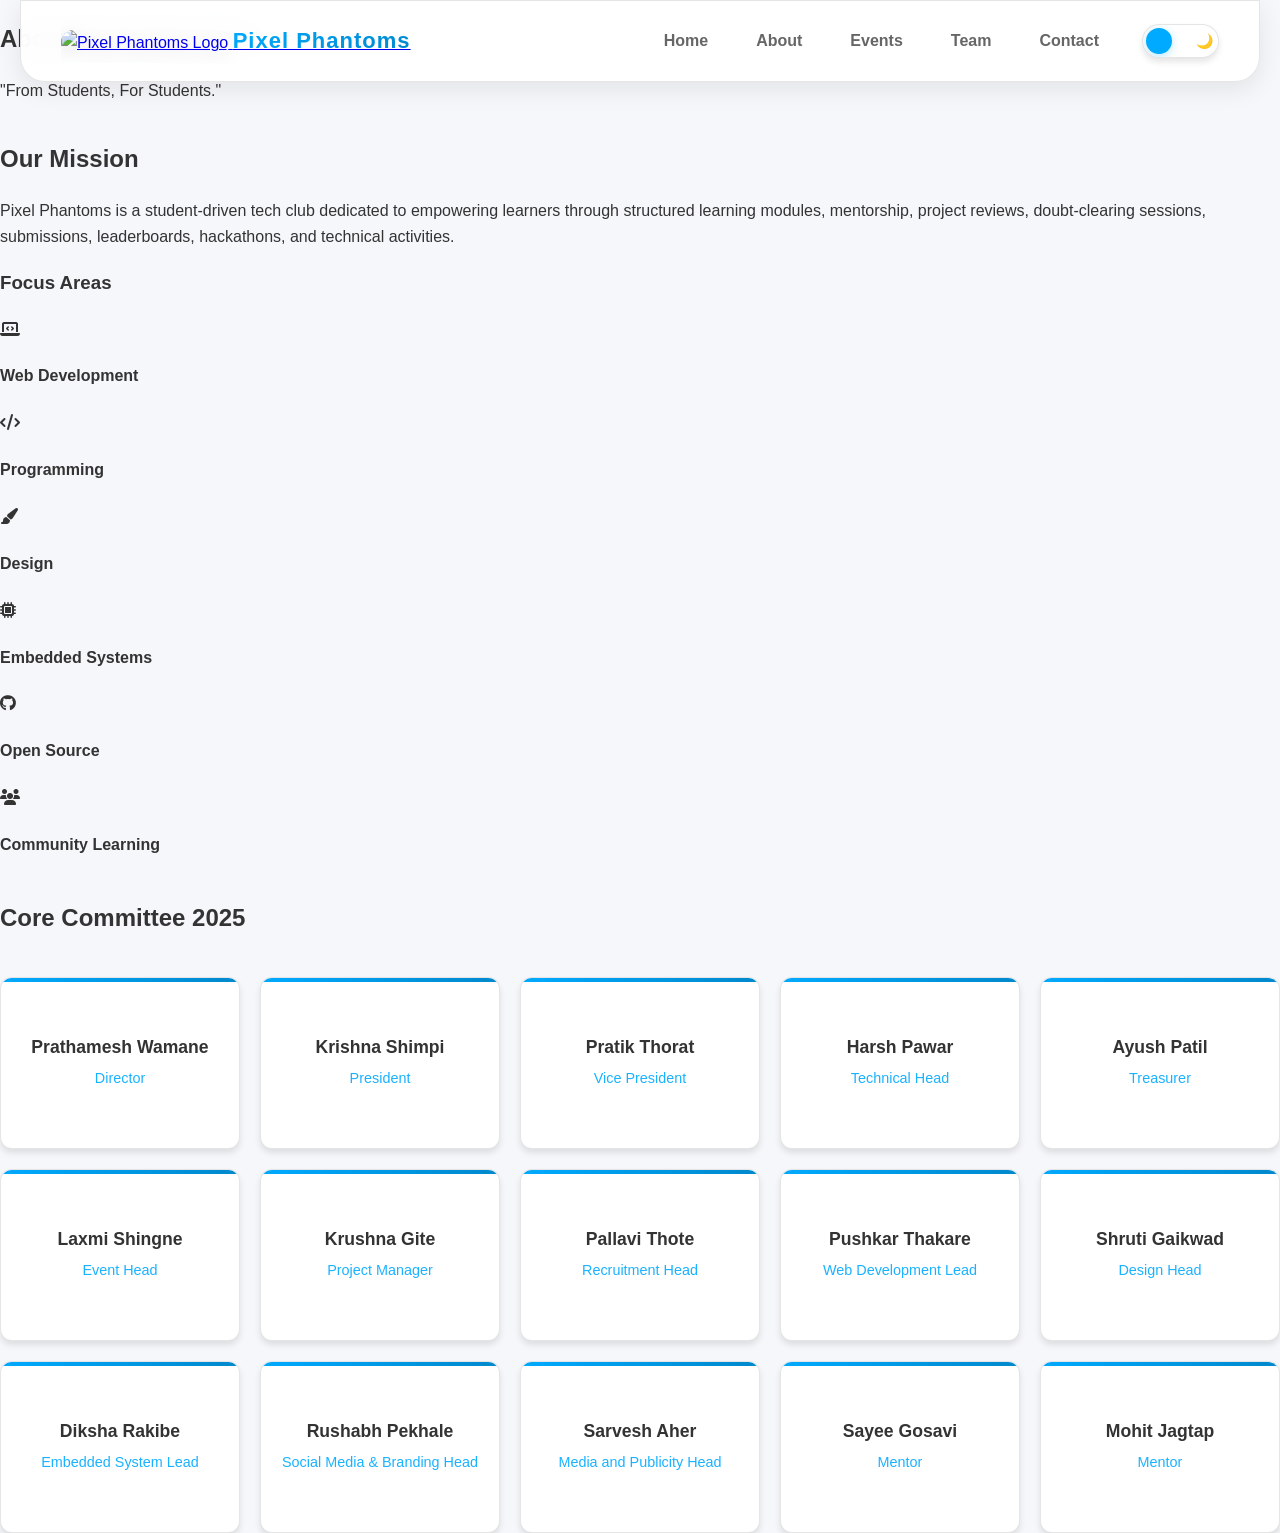
==== commit 5495d60d: "Refactor: replace navbar with renderNavbar" ====
--- a/about.html
+++ b/about.html
@@ -9,38 +9,20 @@
 
     <link rel="stylesheet" href="css/style.css">
     <link rel="stylesheet" href="css/about.css">
-    <link rel="stylesheet" href="css/cursor-effect.css">
-    <link rel="stylesheet" href="css/scroll-buttons.css">
+    <link rel="stylesheet" href="css/back-to-top.css">
     <link rel="stylesheet" href="https://cdnjs.cloudflare.com/ajax/libs/font-awesome/6.4.0/css/all.min.css">
 </head>
-<body>
+<body class="hacker-theme">
 
-<header>
-    <nav class="navbar" role="navigation" aria-label="Main navigation">
-        <div class="logo">
-            <img src="assets/logo_compressed.png" alt="Pixel Phantoms Logo">
-            <span>Pixel Phantoms</span>
-        </div>
-        <ul class="nav-links">
-            <li><a href="index.html">Home</a></li>
-            <li><a class="active" href="about.html" aria-current="page">About</a></li>
-             <li><a href="events.html">Events</a></li>
-             <li><a href="team.html">Team</a></li>
-            <li><a href="contact.html">Contact</a></li>
-            <li>
-                <div class="theme-toggle">
-                    <input type="checkbox" id="theme-switch" class="theme-switch" aria-label="Toggle dark mode">
-                    <label for="theme-switch" class="theme-label">
-                        <div class="toggle-thumb"></div>
-                        <span class="sun-icon">☀️</span>
-                        <span class="moon-icon">🌙</span>
-                    </label>
-                </div>
-            </li>
-        </ul>
-    </nav>
-</header>
+    <!-- SKIP TO CONTENT LINK (ACCESSIBILITY) -->
+    <a href="#main-content" class="skip-to-content" id="skip-link">
+        <i class="fas fa-forward" aria-hidden="true"></i>Skip to main content
+    </a>
 
+    <div id="cursor-highlight"></div>
+    <div id="navbar-placeholder"></div>
+    <script src="js/navbar.js"></script>
+    <script>renderNavbar('');</script>
 <!-- Hero Section -->
 <section class="hero-section" role="banner">
     <div class="hero-content">
@@ -65,35 +47,29 @@
             <div class="focus-areas">
                 <h3 id="focus-areas-heading">Focus Areas</h3>
                 <div class="focus-grid" role="list">
-                    <div class="focus-card" role="listitem" tabindex="0">
+                    <div class="focus-card" role="listitem">
                         <i class="fas fa-laptop-code icon" aria-hidden="true"></i>
                         <h4>Web Development</h4>
-                        <p class="focus-card-desc">Full-stack development with modern frameworks and tools</p>
                     </div>
-                    <div class="focus-card" role="listitem" tabindex="0">
+                    <div class="focus-card" role="listitem">
                         <i class="fas fa-code icon" aria-hidden="true"></i>
                         <h4>Programming</h4>
-                        <p class="focus-card-desc">Data structures, algorithms, and competitive coding</p>
                     </div>
-                    <div class="focus-card" role="listitem" tabindex="0">
+                    <div class="focus-card" role="listitem">
                         <i class="fas fa-paint-brush icon" aria-hidden="true"></i>
                         <h4>Design</h4>
-                        <p class="focus-card-desc">UI/UX design principles and creative visual solutions</p>
                     </div>
-                    <div class="focus-card" role="listitem" tabindex="0">
+                    <div class="focus-card" role="listitem">
                         <i class="fas fa-microchip icon" aria-hidden="true"></i>
                         <h4>Embedded Systems</h4>
-                        <p class="focus-card-desc">IoT, microcontrollers, and hardware programming</p>
                     </div>
-                    <div class="focus-card" role="listitem" tabindex="0">
+                    <div class="focus-card" role="listitem">
                         <i class="fab fa-github icon" aria-hidden="true"></i>
                         <h4>Open Source</h4>
-                        <p class="focus-card-desc">Collaborative development and community contributions</p>
                     </div>
-                    <div class="focus-card" role="listitem" tabindex="0">
+                    <div class="focus-card" role="listitem">
                         <i class="fas fa-users icon" aria-hidden="true"></i>
                         <h4>Community Learning</h4>
-                        <p class="focus-card-desc">Peer-to-peer learning and knowledge sharing</p>
                     </div>
                 </div>
             </div>
@@ -189,13 +165,12 @@
 </section>
 
     <div id="footer-placeholder"></div>
-    <script src="js/footer.js"></script>
+    <script src="js/footer.min.js"></script>
     <script>
-        renderFooter('');
+        renderFooter();
     </script>
 
 <script src="js/theme.min.js"></script>
-<script src="js/cursor-effect.js"></script>
-<script src="js/scroll-buttons.js"></script>
+<script src="js/back-to-top.min.js"></script>
 </body>
 </html>
--- a/css/back-to-top.css
+++ b/css/back-to-top.css
@@ -0,0 +1,44 @@
+#back-to-top {
+    position: fixed;
+    bottom: 30px;
+    right: 30px;
+    width: 50px;
+    height: 50px;
+    background: var(--accent-color, #00aaff);
+    color: white;
+    border: none;
+    border-radius: 50%;
+    cursor: pointer;
+    font-size: 1.2rem;
+    box-shadow: 0 5px 15px rgba(0, 0, 0, 0.3);
+    opacity: 0;
+    visibility: hidden;
+    transform: translateY(20px);
+    transition: all 0.4s cubic-bezier(0.4, 0, 0.2, 1);
+    z-index: 9999;
+    display: flex;
+    align-items: center;
+    justify-content: center;
+}
+
+#back-to-top.visible {
+    opacity: 1;
+    visibility: visible;
+    transform: translateY(0);
+}
+
+#back-to-top:hover {
+    background: linear-gradient(135deg, var(--accent-color), #0088cc);
+    transform: translateY(-5px);
+    box-shadow: 0 8px 25px rgba(0, 170, 255, 0.4);
+}
+
+@media (max-width: 768px) {
+    #back-to-top {
+        bottom: 20px;
+        right: 20px;
+        width: 45px;
+        height: 45px;
+        font-size: 1rem;
+    }
+}
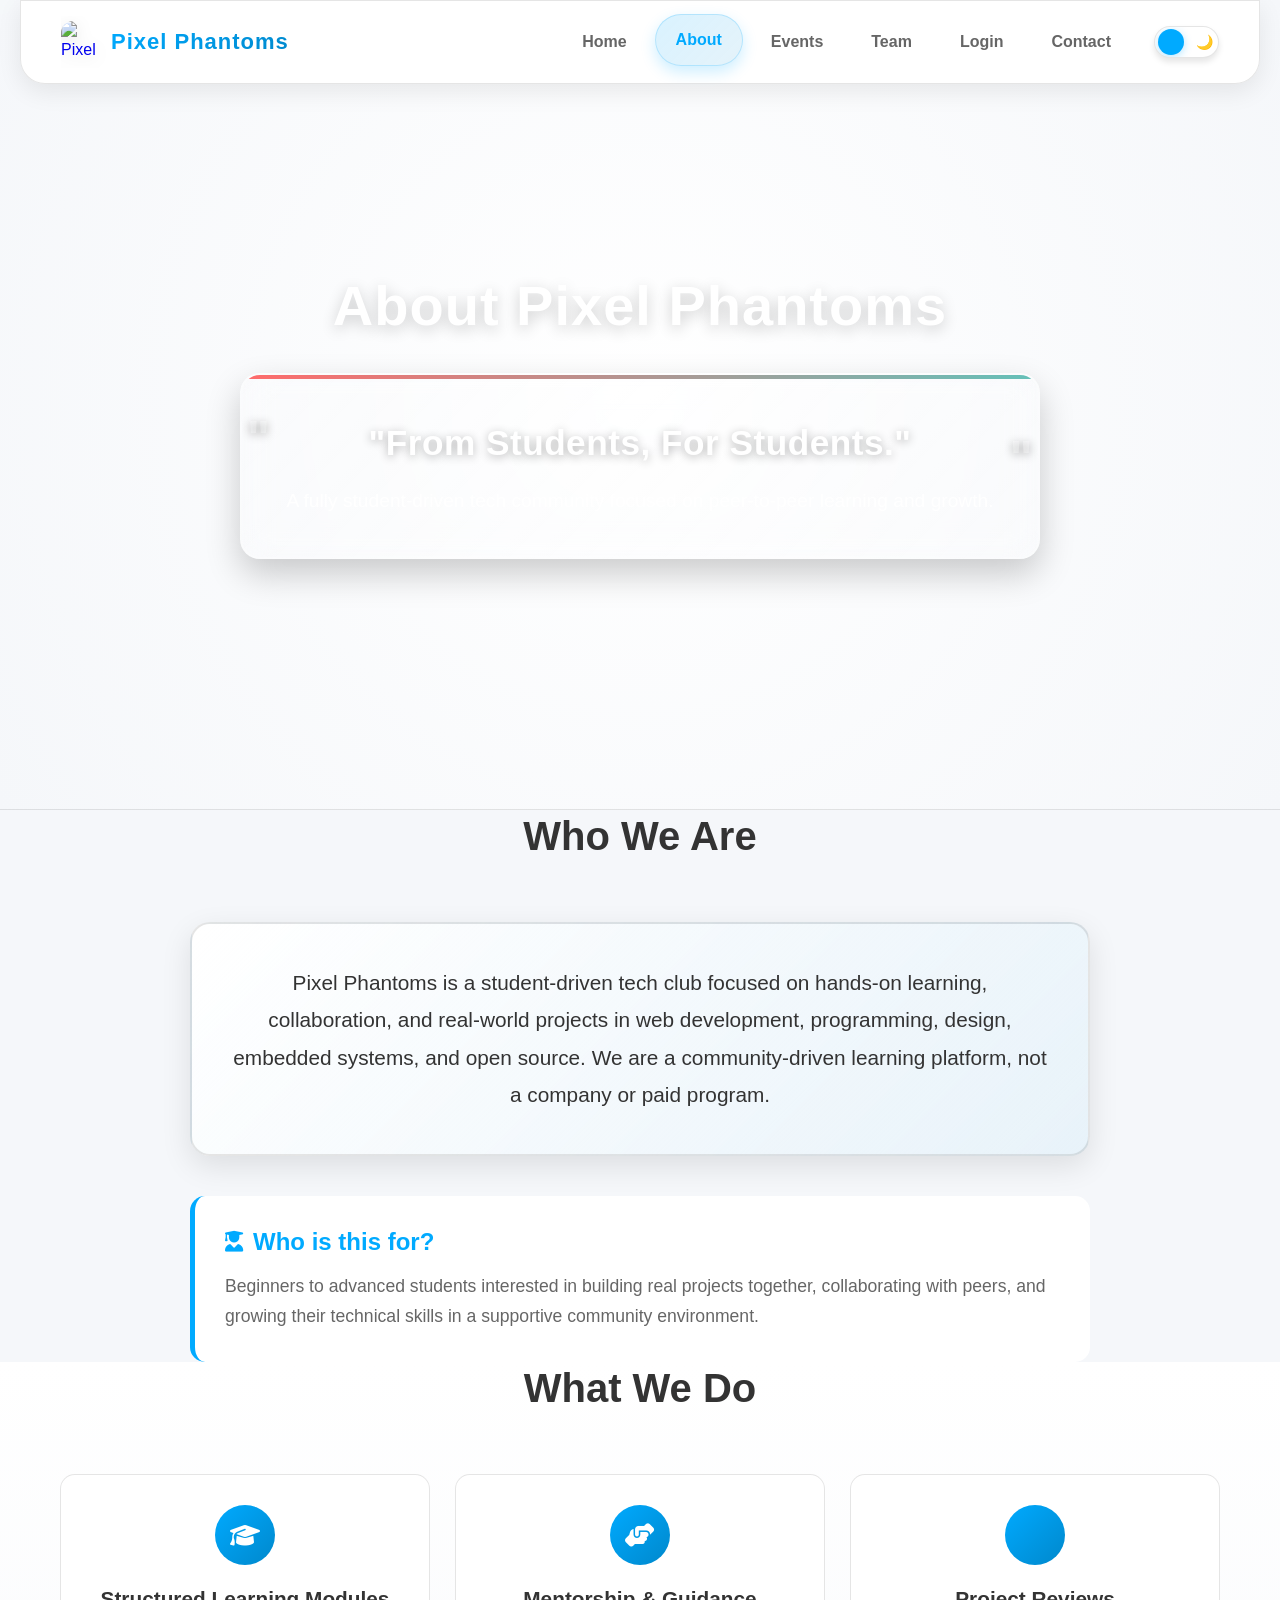
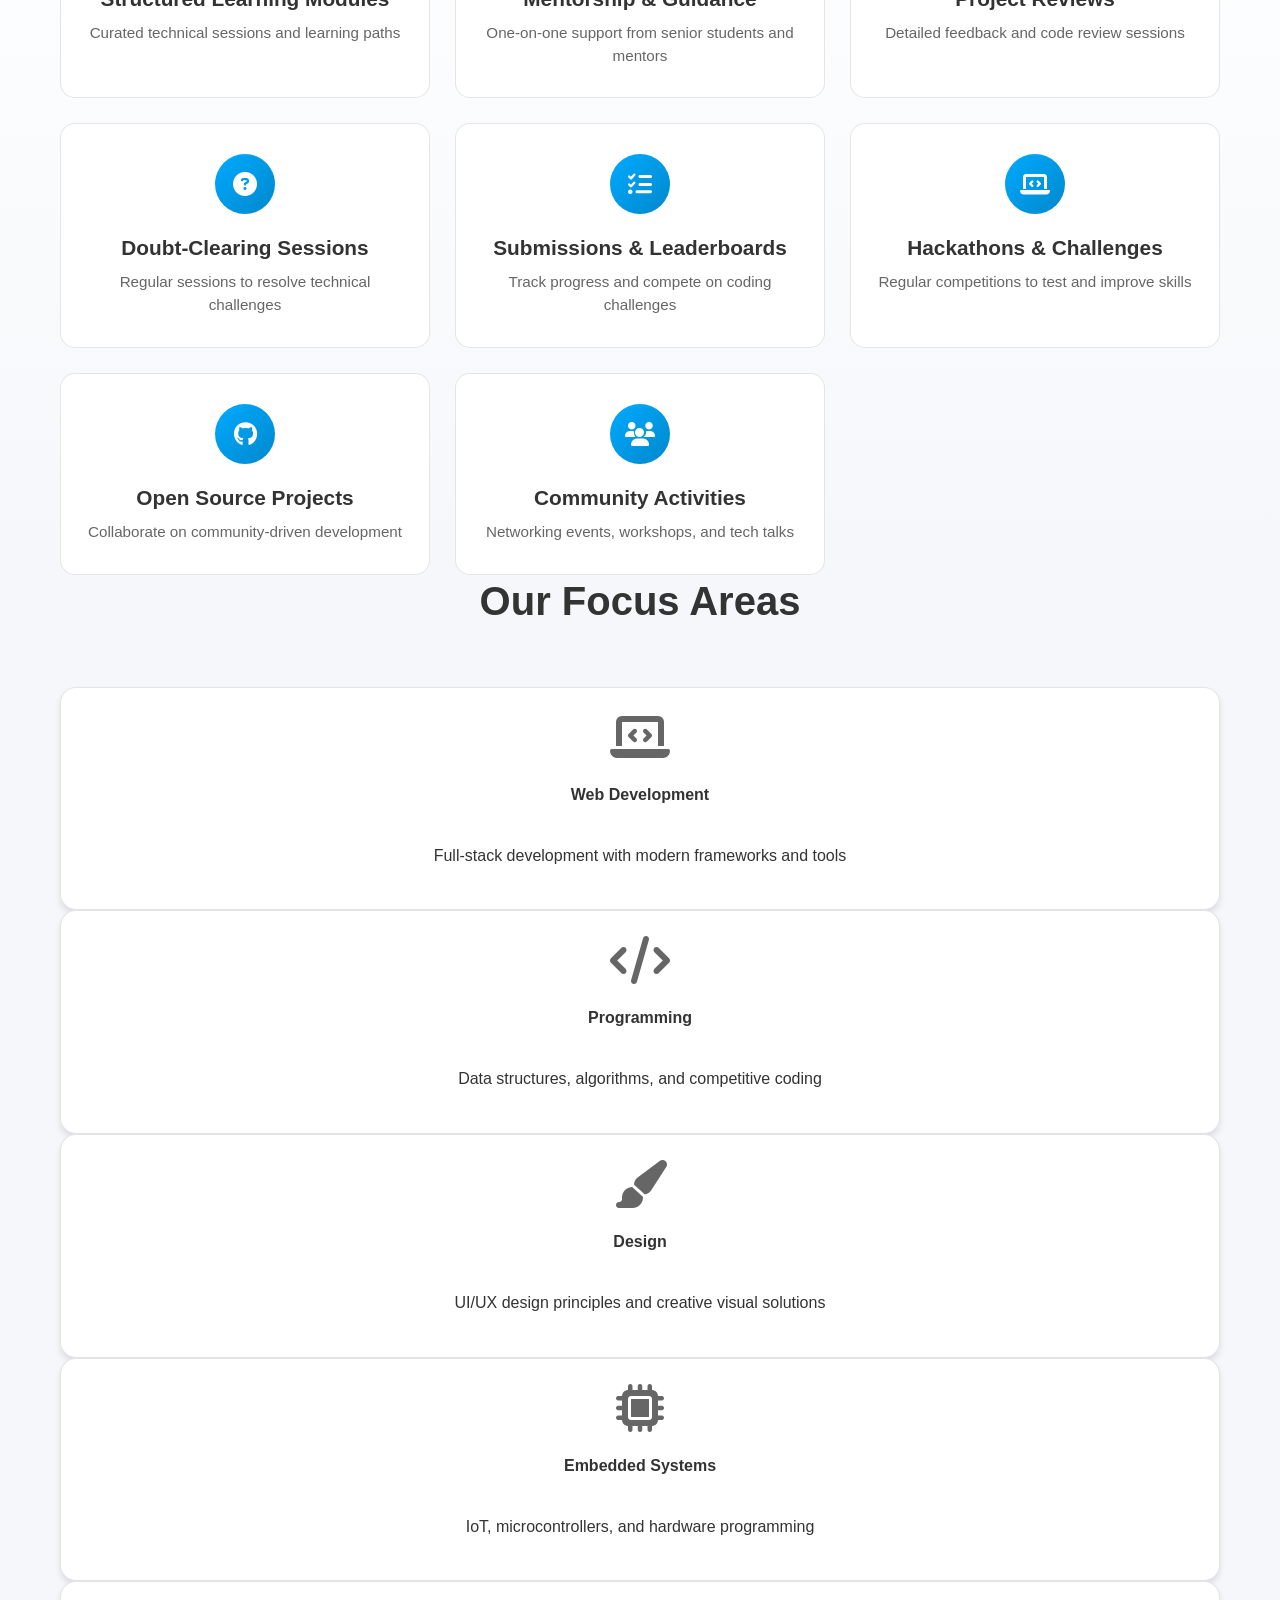
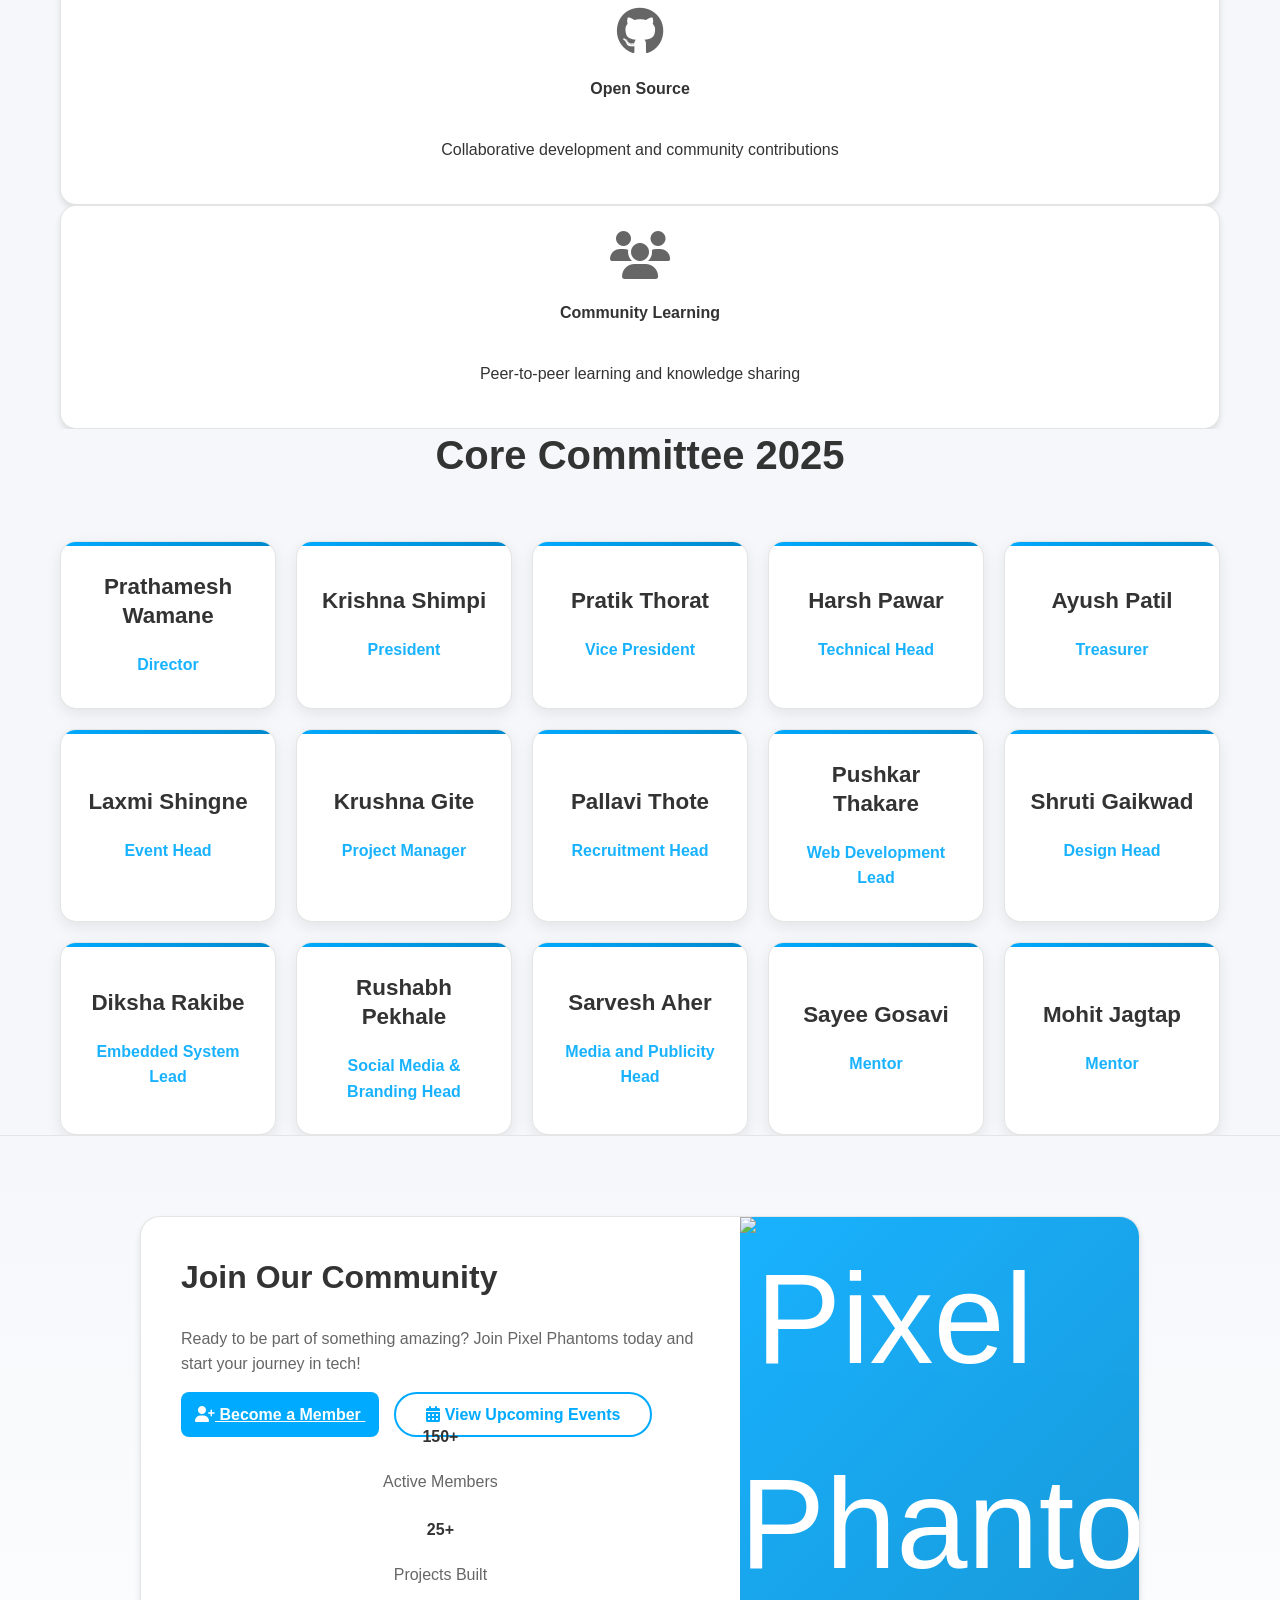
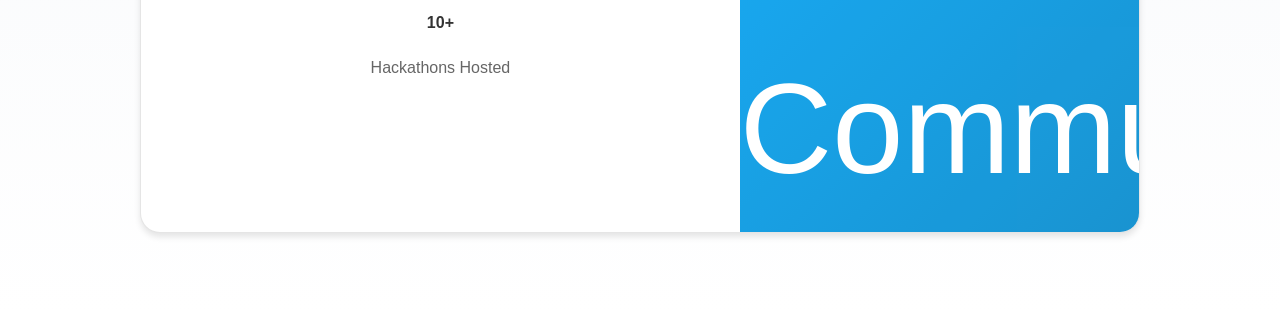
==== commit eaae612f: "Merge branch 'main' into main" ====
--- a/about.html
+++ b/about.html
@@ -1,176 +1,366 @@
-<!DOCTYPE html>
+<!doctype html>
 <html lang="en">
-<head>
-    <meta charset="UTF-8">
-    <meta name="viewport" content="width=device-width, initial-scale=1.0">
+  <head>
+    <meta charset="UTF-8" />
+    <meta name="viewport" content="width=device-width, initial-scale=1.0" />
+    <meta
+      name="description"
+      content="Learn about Pixel Phantoms - a student-driven tech club focused on empowering learners through coding, collaboration, and community."
+    />
+    <meta property="og:title" content="Pixel Phantoms | About" />
+    <meta
+      property="og:description"
+      content="Learn about Pixel Phantoms - a student-driven tech club focused on empowering learners through coding, collaboration, and community."
+    />
+    <meta property="og:image" content="assets/logo.png" />
+    <meta property="og:url" content="https://pixelphantoms.com/about.html" />
+    <meta property="og:type" content="website" />
+    <link rel="canonical" href="https://pixelphantoms.com/about.html" />
     <title>Pixel Phantoms | About</title>
-    <meta name="description" content="Learn about Pixel Phantoms, a student-driven tech club dedicated to empowering learners through structured learning modules, mentorship, and technical activities.">
-    <link rel="icon" href="assets/logo.png">
-
-    <link rel="stylesheet" href="css/style.css">
-    <link rel="stylesheet" href="css/about.css">
-    <link rel="stylesheet" href="css/back-to-top.css">
-    <link rel="stylesheet" href="https://cdnjs.cloudflare.com/ajax/libs/font-awesome/6.4.0/css/all.min.css">
-</head>
-<body class="hacker-theme">
-
+    <link rel="icon" href="assets/logo.png" />
+
+    <link rel="stylesheet" href="css/scroll-progress.css" />
+    <link rel="stylesheet" href="css/style.css" />
+    <link rel="stylesheet" href="css/about.css" />
+    <link rel="stylesheet" href="css/home-gsap.css" />
+    <link rel="stylesheet" href="css/back-to-top.css" />
+    <link rel="stylesheet" href="css/cursor-effect.css" />
+    <link rel="stylesheet" href="css/login.css" />
+    <link rel="stylesheet" href="css/events.css" />
+    <style>
+      /* Minimal modal styles that reuse login.css form classes */
+      #register-modal { position: fixed; inset: 0; display: none; align-items: center; justify-content: center; background: rgba(0,0,0,0.6); z-index: 9999; }
+      #register-modal.show { display: flex; }
+      #register-modal .modal-dialog { max-width: 560px; width: 100%; padding: 20px; border-radius: 14px; position: relative; }
+      #register-modal .modal-close { position: absolute; top: 12px; right: 12px; background: transparent; border: none; color: var(--text-primary); font-size: 1.4rem; cursor: pointer; }
+      #register-modal .register-form .input-group { margin-bottom: 12px; }
+    </style>
+    <link
+      href="https://fonts.googleapis.com/css2?family=JetBrains+Mono:wght@400;700;800&display=swap"
+      rel="stylesheet"
+    />
+    <link
+      rel="stylesheet"
+      href="https://cdnjs.cloudflare.com/ajax/libs/font-awesome/6.4.0/css/all.min.css"
+    />
+  </head>
+
+  <body class="hacker-theme">
+    <div id="scroll-progress-container">
+      <div id="scroll-progress-bar"></div>
+    </div>
+    
     <!-- SKIP TO CONTENT LINK (ACCESSIBILITY) -->
-    <a href="#main-content" class="skip-to-content" id="skip-link">
-        <i class="fas fa-forward" aria-hidden="true"></i>Skip to main content
+    <a href="#main-about" class="skip-to-content" id="skip-link">
+      <i class="fas fa-forward"></i> Skip to Main Content
     </a>
 
     <div id="cursor-highlight"></div>
     <div id="navbar-placeholder"></div>
     <script src="js/navbar.js"></script>
-    <script>renderNavbar('');</script>
-<!-- Hero Section -->
-<section class="hero-section" role="banner">
-    <div class="hero-content">
-        <h1 class="hero-title">About Pixel Phantoms</h1>
-        <div class="hero-subtitle">
-            <p class="motto">"From Students, For Students."</p>
-        </div>
-    </div>
-</section>
-
-<!-- Mission Section -->
-<section class="mission-section content-section" aria-labelledby="mission-heading">
-    <div class="container">
-        <h2 class="section-title" id="mission-heading">Our Mission</h2>
-        <div class="mission-content">
-            <p class="mission-description">
-                Pixel Phantoms is a student-driven tech club dedicated to empowering learners through
-                structured learning modules, mentorship, project reviews, doubt-clearing sessions, submissions,
-                leaderboards, hackathons, and technical activities.
-            </p>
-            
-            <div class="focus-areas">
-                <h3 id="focus-areas-heading">Focus Areas</h3>
-                <div class="focus-grid" role="list">
-                    <div class="focus-card" role="listitem">
-                        <i class="fas fa-laptop-code icon" aria-hidden="true"></i>
-                        <h4>Web Development</h4>
-                    </div>
-                    <div class="focus-card" role="listitem">
-                        <i class="fas fa-code icon" aria-hidden="true"></i>
-                        <h4>Programming</h4>
-                    </div>
-                    <div class="focus-card" role="listitem">
-                        <i class="fas fa-paint-brush icon" aria-hidden="true"></i>
-                        <h4>Design</h4>
-                    </div>
-                    <div class="focus-card" role="listitem">
-                        <i class="fas fa-microchip icon" aria-hidden="true"></i>
-                        <h4>Embedded Systems</h4>
-                    </div>
-                    <div class="focus-card" role="listitem">
-                        <i class="fab fa-github icon" aria-hidden="true"></i>
-                        <h4>Open Source</h4>
-                    </div>
-                    <div class="focus-card" role="listitem">
-                        <i class="fas fa-users icon" aria-hidden="true"></i>
-                        <h4>Community Learning</h4>
-                    </div>
-                </div>
-            </div>
-        </div>
-    </div>
-</section>
-
-<!-- ================= CORE COMMITTEE SECTION ================= -->
-
-<section class="committee-section content-section" aria-labelledby="committee-heading">
-    <div class="container">
-        <h2 class="section-title" id="committee-heading">Core Committee 2025</h2>
-
-        <div class="committee-grid" role="list">
-
-            <div class="member-card" role="listitem">
-                <h3>Prathamesh Wamane</h3>
-                <p>Director</p>
-            </div>
-
-            <div class="member-card" role="listitem">
-                <h3>Krishna Shimpi</h3>
-                <p>President</p>
-            </div>
-
-            <div class="member-card" role="listitem">
-                <h3>Pratik Thorat</h3>
-                <p>Vice President</p>
-            </div>
-
-            <div class="member-card" role="listitem">
-                <h3>Harsh Pawar</h3>
-                <p>Technical Head</p>
-            </div>
-
-            <div class="member-card" role="listitem">
-                <h3>Ayush Patil</h3>
-                <p>Treasurer</p>
-            </div>
-
-            <div class="member-card" role="listitem">
-                <h3>Laxmi Shingne</h3>
-                <p>Event Head</p>
-            </div>
-
-            <div class="member-card" role="listitem">
-                <h3>Krushna Gite</h3>
-                <p>Project Manager</p>
-            </div>
-
-            <div class="member-card" role="listitem">
-                <h3>Pallavi Thote</h3>
-                <p>Recruitment Head</p>
-            </div>
-
-            <div class="member-card" role="listitem">
-                <h3>Pushkar Thakare</h3>
-                <p>Web Development Lead</p>
-            </div>
-
-            <div class="member-card" role="listitem">
-                <h3>Shruti Gaikwad</h3>
-                <p>Design Head</p>
-            </div>
-
-            <div class="member-card" role="listitem">
-                <h3>Diksha Rakibe</h3>
-                <p>Embedded System Lead</p>
-            </div>
-
-            <div class="member-card" role="listitem">
-                <h3>Rushabh Pekhale</h3>
-                <p>Social Media & Branding Head</p>
-            </div>
-
-            <div class="member-card" role="listitem">
-                <h3>Sarvesh Aher</h3>
-                <p>Media and Publicity Head</p>
-            </div>
-
-            <div class="member-card" role="listitem">
-                <h3>Sayee Gosavi</h3>
-                <p>Mentor</p>
-            </div>
-
-            <div class="member-card" role="listitem">
-                <h3>Mohit Jagtap</h3>
-                <p>Mentor</p>
-            </div>
-
-        </div>
-    </div>
-</section>
+    <script>
+      renderNavbar();
+    </script>
+
+    <main id="main-content" tabindex="-1">
+      <!-- Hero Section -->
+      <section class="hero-section" role="banner">
+        <div class="hero-content">
+          <h1 class="hero-title">About Pixel Phantoms</h1>
+          <div class="hero-subtitle">
+            <div class="motto-banner">
+              <p class="motto-main">"From Students, For Students."</p>
+              <p class="motto-subtitle">A fully student-driven tech community focused on peer-to-peer learning and growth.</p>
+            </div>
+          </div>
+        </div>
+      </section>
+
+      <section class="who-we-are-section content-section" aria-labelledby="who-we-are-heading">
+        <div class="container">
+          <h2 class="section-title" id="who-we-are-heading">Who We Are</h2>
+          <div class="who-we-are-content">
+            <div class="definition-card">
+              <p class="definition-text">
+                Pixel Phantoms is a student-driven tech club focused on hands-on learning, collaboration, and real-world projects in web development, programming, design, embedded systems, and open source. We are a community-driven learning platform, not a company or paid program.
+              </p>
+            </div>
+            
+            <div class="who-is-this-for">
+              <h3 id="who-is-this-for-heading">
+                <i class="fas fa-user-graduate" aria-hidden="true"></i> Who is this for?
+              </h3>
+              <p class="audience-description">
+                Beginners to advanced students interested in building real projects together, collaborating with peers, and growing their technical skills in a supportive community environment.
+              </p>
+            </div>
+          </div>
+        </div>
+      </section>
+
+      <section class="what-we-do-section content-section" aria-labelledby="what-we-do-heading">
+        <div class="container">
+          <h2 class="section-title" id="what-we-do-heading">What We Do</h2>
+          <div class="activities-grid">
+            <div class="activity-card" role="listitem" tabindex="0">
+              <div class="activity-icon">
+                <i class="fas fa-graduation-cap" aria-hidden="true"></i>
+              </div>
+              <h3>Structured Learning Modules</h3>
+              <p>Curated technical sessions and learning paths</p>
+            </div>
+            
+            <div class="activity-card" role="listitem" tabindex="0">
+              <div class="activity-icon">
+                <i class="fas fa-hands-helping" aria-hidden="true"></i>
+              </div>
+              <h3>Mentorship & Guidance</h3>
+              <p>One-on-one support from senior students and mentors</p>
+            </div>
+            
+            <div class="activity-card" role="listitem" tabindex="0">
+              <div class="activity-icon">
+                <i class="fas fa-code-review" aria-hidden="true"></i>
+              </div>
+              <h3>Project Reviews</h3>
+              <p>Detailed feedback and code review sessions</p>
+            </div>
+            
+            <div class="activity-card" role="listitem" tabindex="0">
+              <div class="activity-icon">
+                <i class="fas fa-question-circle" aria-hidden="true"></i>
+              </div>
+              <h3>Doubt-Clearing Sessions</h3>
+              <p>Regular sessions to resolve technical challenges</p>
+            </div>
+            
+            <div class="activity-card" role="listitem" tabindex="0">
+              <div class="activity-icon">
+                <i class="fas fa-tasks" aria-hidden="true"></i>
+              </div>
+              <h3>Submissions & Leaderboards</h3>
+              <p>Track progress and compete on coding challenges</p>
+            </div>
+            
+            <div class="activity-card" role="listitem" tabindex="0">
+              <div class="activity-icon">
+                <i class="fas fa-laptop-code" aria-hidden="true"></i>
+              </div>
+              <h3>Hackathons & Challenges</h3>
+              <p>Regular competitions to test and improve skills</p>
+            </div>
+            
+            <div class="activity-card" role="listitem" tabindex="0">
+              <div class="activity-icon">
+                <i class="fab fa-github" aria-hidden="true"></i>
+              </div>
+              <h3>Open Source Projects</h3>
+              <p>Collaborate on community-driven development</p>
+            </div>
+            
+            <div class="activity-card" role="listitem" tabindex="0">
+              <div class="activity-icon">
+                <i class="fas fa-users" aria-hidden="true"></i>
+              </div>
+              <h3>Community Activities</h3>
+              <p>Networking events, workshops, and tech talks</p>
+            </div>
+          </div>
+        </div>
+      </section>
+
+      <section class="focus-areas-section content-section" aria-labelledby="focus-areas-heading">
+        <div class="container">
+          <h2 class="section-title" id="focus-areas-heading">Our Focus Areas</h2>
+          <div class="focus-grid" role="list">
+            <div class="focus-card" role="listitem" tabindex="0">
+              <i class="fas fa-laptop-code icon" aria-hidden="true"></i>
+              <h4>Web Development</h4>
+              <p class="focus-card-desc">
+                Full-stack development with modern frameworks and tools
+              </p>
+            </div>
+            <div class="focus-card" role="listitem" tabindex="0">
+              <i class="fas fa-code icon" aria-hidden="true"></i>
+              <h4>Programming</h4>
+              <p class="focus-card-desc">Data structures, algorithms, and competitive coding</p>
+            </div>
+            <div class="focus-card" role="listitem" tabindex="0">
+              <i class="fas fa-paint-brush icon" aria-hidden="true"></i>
+              <h4>Design</h4>
+              <p class="focus-card-desc">
+                UI/UX design principles and creative visual solutions
+              </p>
+            </div>
+            <div class="focus-card" role="listitem" tabindex="0">
+              <i class="fas fa-microchip icon" aria-hidden="true"></i>
+              <h4>Embedded Systems</h4>
+              <p class="focus-card-desc">IoT, microcontrollers, and hardware programming</p>
+            </div>
+            <div class="focus-card" role="listitem" tabindex="0">
+              <i class="fab fa-github icon" aria-hidden="true"></i>
+              <h4>Open Source</h4>
+              <p class="focus-card-desc">
+                Collaborative development and community contributions
+              </p>
+            </div>
+            <div class="focus-card" role="listitem" tabindex="0">
+              <i class="fas fa-users icon" aria-hidden="true"></i>
+              <h4>Community Learning</h4>
+              <p class="focus-card-desc">Peer-to-peer learning and knowledge sharing</p>
+            </div>
+          </div>
+        </div>
+      </section>
+
+      <section class="committee-section content-section" aria-labelledby="committee-heading">
+        <div class="container">
+          <h2 class="section-title" id="committee-heading">Core Committee 2025</h2>
+
+          <div class="committee-grid" role="list">
+            <div class="member-card director" role="listitem">
+              <h3>Prathamesh Wamane</h3>
+              <p class="member-role">Director</p>
+            </div>
+
+            <div class="member-card president" role="listitem">
+              <h3>Krishna Shimpi</h3>
+              <p class="member-role">President</p>
+            </div>
+
+            <div class="member-card vp" role="listitem">
+              <h3>Pratik Thorat</h3>
+              <p class="member-role">Vice President</p>
+            </div>
+
+            <div class="member-card head" role="listitem">
+              <h3>Harsh Pawar</h3>
+              <p class="member-role">Technical Head</p>
+            </div>
+
+            <div class="member-card head" role="listitem">
+              <h3>Ayush Patil</h3>
+              <p class="member-role">Treasurer</p>
+            </div>
+
+            <div class="member-card head" role="listitem">
+              <h3>Laxmi Shingne</h3>
+              <p class="member-role">Event Head</p>
+            </div>
+
+            <div class="member-card head" role="listitem">
+              <h3>Krushna Gite</h3>
+              <p class="member-role">Project Manager</p>
+            </div>
+
+            <div class="member-card head" role="listitem">
+              <h3>Pallavi Thote</h3>
+              <p class="member-role">Recruitment Head</p>
+            </div>
+
+            <div class="member-card head" role="listitem">
+              <h3>Pushkar Thakare</h3>
+              <p class="member-role">Web Development Lead</p>
+            </div>
+
+            <div class="member-card head" role="listitem">
+              <h3>Shruti Gaikwad</h3>
+              <p class="member-role">Design Head</p>
+            </div>
+
+            <div class="member-card head" role="listitem">
+              <h3>Diksha Rakibe</h3>
+              <p class="member-role">Embedded System Lead</p>
+            </div>
+
+            <div class="member-card head" role="listitem">
+              <h3>Rushabh Pekhale</h3>
+              <p class="member-role">Social Media & Branding Head</p>
+            </div>
+
+            <div class="member-card head" role="listitem">
+              <h3>Sarvesh Aher</h3>
+              <p class="member-role">Media and Publicity Head</p>
+            </div>
+
+            <div class="member-card mentor" role="listitem">
+              <h3>Sayee Gosavi</h3>
+              <p class="member-role">Mentor</p>
+            </div>
+
+            <div class="member-card mentor" role="listitem">
+              <h3>Mohit Jagtap</h3>
+              <p class="member-role">Mentor</p>
+            </div>
+          </div>
+        </div>
+      </section>
+
+      <!-- Join Us CTA Section - Similar to Organize section in events -->
+      <section class="organize-section" id="join-section">
+        <div class="organize-container">
+          <div class="organize-content">
+            <h2>Join Our Community</h2>
+            <p>Ready to be part of something amazing? Join Pixel Phantoms today and start your journey in tech!</p>
+            <div class="join-buttons">
+              <a href="pages/join-us.html" class="btn-organize" style="margin-right: 15px;">
+                <i class="fas fa-user-plus"></i> Become a Member
+              </a>
+              <a href="events.html" class="btn-secondary">
+                <i class="fas fa-calendar-alt"></i> View Upcoming Events
+              </a>
+            </div>
+            <div class="join-stats">
+              <div class="stat-item">
+                <h4>150+</h4>
+                <p>Active Members</p>
+              </div>
+              <div class="stat-item">
+                <h4>25+</h4>
+                <p>Projects Built</p>
+              </div>
+              <div class="stat-item">
+                <h4>10+</h4>
+                <p>Hackathons Hosted</p>
+              </div>
+            </div>
+          </div>
+          <div class="organize-image">
+            <img src="https://picsum.photos/seed/community/400/500" alt="Pixel Phantoms Community" loading="lazy" />
+          </div>
+        </div>
+      </section>
+    </main>
 
     <div id="footer-placeholder"></div>
-    <script src="js/footer.min.js"></script>
+    <script src="js/footer.js"></script>
     <script>
-        renderFooter();
+      renderFooter('');
     </script>
 
-<script src="js/theme.min.js"></script>
-<script src="js/back-to-top.min.js"></script>
-</body>
+    <script src="js/theme.js"></script>
+    <script src="js/cursor-effect.js"></script>
+    <script src="js/back-to-top.js"></script>
+    <script src="js/scroll-progress.js"></script>
+    
+    <script>
+      // Add hover effects to cards
+      document.addEventListener('DOMContentLoaded', function() {
+        const cards = document.querySelectorAll('.focus-card, .member-card');
+        cards.forEach(card => {
+          card.addEventListener('mouseenter', function() {
+            this.style.transform = 'translateY(-8px)';
+            this.style.boxShadow = '0 15px 30px rgba(0,0,0,0.15)';
+            this.style.borderColor = 'var(--accent-color)';
+          });
+          
+          card.addEventListener('mouseleave', function() {
+            this.style.transform = 'translateY(0)';
+            this.style.boxShadow = '';
+            this.style.borderColor = '';
+          });
+        });
+      });
+    </script>
+  </body>
 </html>
--- a/css/style.css
+++ b/css/style.css
@@ -1,3568 +1,2848 @@
 /* CSS VARIABLES FOR THEMES */
 :root {
-  /* Light theme variables */
-  --bg-primary: #f5f7fa;
-  --bg-secondary: #ffffff;
-  --bg-navbar: rgba(255, 255, 255, 0.95);
-  --bg-navbar-scrolled: rgba(255, 255, 255, 0.98);
-  --text-primary: #333333;
-  --text-secondary: #666666;
-  --accent-color: #00aaff;
-  --border-color: rgba(0, 0, 0, 0.1);
-  --card-bg: #ffffff;
-  --input-bg: #ffffff;
-  --shadow: 0 4px 6px rgba(0, 0, 0, 0.1);
-  --nav-shadow: 0 8px 25px rgba(0, 0, 0, 0.08);
-
-  /* Footer Light Theme Variables */
-  --footer-bg: #1a1a2e;
-  --footer-bg-secondary: #16213e;
-  --footer-text: #e6e6e6;
-  --footer-text-secondary: #a0aec0;
-  --footer-heading: #ffffff;
-  --footer-link: #cbd5e0;
-  --footer-link-hover: #ffffff;
-  --footer-border: #2d3748;
-  --social-bg: #2d3748;
-  --social-bg-hover: #4a5568;
-  --social-icon: #cbd5e0;
-  --social-icon-hover: #ffffff;
-  --social-border: #4a5568;
-  --footer-input-bg: #2d3748;
-  --input-border: #4a5568;
-  --input-text: #e2e8f0;
-  --input-placeholder: #718096;
-  --accent-primary: #667eea;
-  --accent-secondary: #764ba2;
-
-  /* Shared UI Tokens for Consistency */
-  --spacing-xs: 4px;
-  --spacing-sm: 8px;
-  --spacing-md: 16px;
-  --spacing-lg: 20px;
-  --spacing-xl: 30px;
-  --spacing-xxl: 40px;
-
-  --shadow-hover: 0 8px 25px rgba(0, 170, 255, 0.2);
-  --shadow-hover-strong: 0 12px 30px rgba(0, 170, 255, 0.3);
-
-  --hover-transform: translateY(-5px);
-  --hover-transform-strong: translateY(-8px) scale(1.02);
-
-  --border-radius-sm: 8px;
-  --border-radius-md: 12px;
-  --border-radius-lg: 16px;
-  --border-radius-xl: 20px;
+    /* Light theme variables */
+    --bg-primary: #f5f7fa;
+    --bg-secondary: #ffffff;
+    --bg-navbar: rgba(255, 255, 255, 0.95);
+    --bg-navbar-scrolled: rgba(255, 255, 255, 0.98);
+    --text-primary: #333333;
+    --text-secondary: #666666;
+    --accent-color: #00aaff;
+    --border-color: rgba(0, 0, 0, 0.1);
+    --card-bg: #ffffff;
+    --input-bg: #ffffff;
+    --shadow: 0 4px 6px rgba(0, 0, 0, 0.1);
+    --nav-shadow: 0 8px 25px rgba(0, 0, 0, 0.08);
+  
+    /* Footer Light Theme Variables */
+    --footer-bg: #1a1a2e;
+    --footer-bg-secondary: #16213e;
+    --footer-text: #e6e6e6;
+    --footer-text-secondary: #a0aec0;
+    --footer-heading: #ffffff;
+    --footer-link: #cbd5e0;
+    --footer-link-hover: #ffffff;
+    --footer-border: #2d3748;
+    --social-bg: #2d3748;
+    --social-bg-hover: #4a5568;
+    --social-icon: #cbd5e0;
+    --social-icon-hover: #ffffff;
+    --social-border: #4a5568;
+    --footer-input-bg: #2d3748;
+    --input-border: #4a5568;
+    --input-text: #e2e8f0;
+    --input-placeholder: #718096;
+    --accent-primary: #667eea;
+    --accent-secondary: #764ba2;
+  
+    /* Font Variables for Consistency */
+    --font-primary: 'Segoe UI', Tahoma, Geneva, Verdana, sans-serif;
+    --font-heading: 'Segoe UI', Tahoma, Geneva, Verdana, sans-serif;
+    --font-mono: 'Courier New', monospace;
+    --font-hud: 'JetBrains Mono', monospace;
+  
+    /* Shared UI Tokens for Consistency */
+    --spacing-xs: 4px;
+    --spacing-sm: 8px;
+    --spacing-md: 16px;
+    --spacing-lg: 20px;
+    --spacing-xl: 30px;
+    --spacing-xxl: 40px;
+  
+    --shadow-hover: 0 8px 25px rgba(0, 170, 255, 0.2);
+    --shadow-hover-strong: 0 12px 30px rgba(0, 170, 255, 0.3);
+  
+    --hover-transform: translateY(-5px);
+    --hover-transform-strong: translateY(-8px) scale(1.02);
+  
+    --border-radius-sm: 8px;
+    --border-radius-md: 12px;
+    --border-radius-lg: 16px;
+    --border-radius-xl: 20px;
+  }
+  :root .hack-main-card h3 {
+  --text-primary: rgb(255, 250, 250);
+  }
+.hack-main-card h3 ,#home-event-desc{
+      background: rgba(0, 0, 0, 0.248); /* dark glass */
+  backdrop-filter: blur(2px);
+  -webkit-backdrop-filter: blur(2px);
+  border-radius: 10px;
+  padding-left: 20px;
+  padding-right: 20px;
+  text-shadow: 0 1px 2px rgba(0,0,0,0.4);
 }
 
-[data-theme="dark"] {
-  /* Dark theme variables */
-  --bg-primary: #0d0f14;
-  --bg-secondary: #13161d;
-  --bg-navbar: rgba(19, 22, 29, 0.95);
-  --bg-navbar-scrolled: rgba(19, 22, 29, 0.98);
-  --text-primary: #ffffff;
-  --text-secondary: #bbbbbb;
-  --accent-color: #00aaff;
-  --border-color: rgba(255, 255, 255, 0.1);
-  --card-bg: #1a1d25;
-  --input-bg: #1a1d25;
-  --shadow: 0 4px 6px rgba(0, 0, 0, 0.3);
-  --nav-shadow: 0 8px 25px rgba(0, 0, 0, 0.2);
-  
-  /* Footer Dark Theme Variables */
-  --footer-bg: #0f1419;
-  --footer-bg-secondary: #1a202c;
-  --footer-text: #e2e8f0;
-  --footer-text-secondary: #a0aec0;
-  --footer-heading: #ffffff;
-  --footer-link: #cbd5e0;
-  --footer-link-hover: #ffffff;
-  --footer-border: #2d3748;
-  --social-bg: #2d3748;
-  --social-bg-hover: #4a5568;
-  --social-icon: #cbd5e0;
-  --social-icon-hover: #ffffff;
-  --social-border: #4a5568;
-  --footer-input-bg: #2d3748;
-  --input-border: #4a5568;
-  --input-text: #e2e8f0;
-  --input-placeholder: #718096;
-  --accent-primary: #00aaff;
-  --accent-secondary: #0088cc;
-  
-  /* Neon colors for dark theme */
-  --neon-green: #0aff9d;
-  --neon-cyan: #00aaff;
-  --neon-purple: #bc13fe;
-  --neon-red: #ff003c;
-  
-  /* Stats Widget Variables for Dark Theme */
-  --panel-bg: rgba(26, 29, 37, 0.85);
-  --panel-border: 1px solid rgba(255, 255, 255, 0.1);
-  --text-main: #ffffff;
-  --text-dim: #bbbbbb;
-  --font-hud: 'JetBrains Mono', monospace;
-  --font-mono: 'JetBrains Mono', monospace;
-
-  /* Shared UI Tokens for Consistency */
-  --spacing-xs: 4px;
-  --spacing-sm: 8px;
-  --spacing-md: 16px;
-  --spacing-lg: 20px;
-  --spacing-xl: 30px;
-  --spacing-xxl: 40px;
-
-  --shadow-hover: 0 8px 25px rgba(0, 170, 255, 0.2);
-  --shadow-hover-strong: 0 12px 30px rgba(0, 170, 255, 0.3);
-
-  --hover-transform: translateY(-5px);
-  --hover-transform-strong: translateY(-8px) scale(1.02);
-
-  --border-radius-sm: 8px;
-  --border-radius-md: 12px;
-  --border-radius-lg: 16px;
-  --border-radius-xl: 20px;
+:root .btn-hollow {
+    --text-primary: white;
+}
+:root .btn-hollow:hover {
+    --text-primary: #00aaff;
 }
 
-/* GENERAL */
-html {
-    overflow-x: hidden;
-    width: 100%;
+  [data-theme="dark"] {
+    /* Dark theme variables */
+    --bg-primary: #0d0f14;
+    --bg-secondary: #13161d;
+    --bg-navbar: rgba(19, 22, 29, 0.95);
+    --bg-navbar-scrolled: rgba(19, 22, 29, 0.98);
+    --text-primary: #ffffff;
+    --text-secondary: #bbbbbb;
+    --accent-color: #00aaff;
+    --border-color: rgba(255, 255, 255, 0.1);
+    --card-bg: #1a1d25;
+    --input-bg: #1a1d25;
+    --shadow: 0 4px 6px rgba(0, 0, 0, 0.3);
+    --nav-shadow: 0 8px 25px rgba(0, 0, 0, 0.2);
+    
+    /* Footer Dark Theme Variables */
+    --footer-bg: #0f1419;
+    --footer-bg-secondary: #1a202c;
+    --footer-text: #e2e8f0;
+    --footer-text-secondary: #a0aec0;
+    --footer-heading: #ffffff;
+    --footer-link: #cbd5e0;
+    --footer-link-hover: #ffffff;
+    --footer-border: #2d3748;
+    --social-bg: #2d3748;
+    --social-bg-hover: #4a5568;
+    --social-icon: #cbd5e0;
+    --social-icon-hover: #ffffff;
+    --social-border: #4a5568;
+    --footer-input-bg: #2d3748;
+    --input-border: #4a5568;
+    --input-text: #e2e8f0;
+    --input-placeholder: #718096;
+    --accent-primary: #00aaff;
+    --accent-secondary: #0088cc;
+    
+    /* Neon colors for dark theme */
+    --neon-green: #0aff9d;
+    --neon-cyan: #00aaff;
+    --neon-purple: #bc13fe;
+    --neon-red: #ff003c;
+    
+    /* Stats Widget Variables for Dark Theme */
+    --panel-bg: rgba(26, 29, 37, 0.85);
+    --panel-border: 1px solid rgba(255, 255, 255, 0.1);
+    --text-main: #ffffff;
+    --text-dim: #bbbbbb;
+    --font-hud: 'JetBrains Mono', monospace;
+    --font-mono: 'JetBrains Mono', monospace;
+  
+    /* Shared UI Tokens for Consistency */
+    --spacing-xs: 4px;
+    --spacing-sm: 8px;
+    --spacing-md: 16px;
+    --spacing-lg: 20px;
+    --spacing-xl: 30px;
+    --spacing-xxl: 40px;
+  
+    --shadow-hover: 0 8px 25px rgba(0, 170, 255, 0.2);
+    --shadow-hover-strong: 0 12px 30px rgba(0, 170, 255, 0.3);
+  
+    --hover-transform: translateY(-5px);
+    --hover-transform-strong: translateY(-8px) scale(1.02);
+  
+    --border-radius-sm: 8px;
+    --border-radius-md: 12px;
+    --border-radius-lg: 16px;
+    --border-radius-xl: 20px;
+  }
+[data-theme="dark"] .hack-main-card h3{
+    --text-primary:#ffffff;
+  }
+  /* Light mode */
+#home-event-desc {
+  --text-primary: rgb(255, 255, 255);
+  color: var(--text-primary);
+}
+/* Dark mode */
+[data-theme="dark"] #home-event-desc {
+  --text-primary: #ffffff;
 }
 
-body {
-    margin: 0;
-    padding: 0;
-    font-family: 'Segoe UI', Tahoma, Geneva, Verdana, sans-serif;
-    background: var(--bg-primary);
-    color: var(--text-primary);
-    transition: background-color var(--animation-slow) ease, color var(--animation-slow) ease;
-    display: flex;
-    flex-direction: column;
-    min-height: 100vh;
-    line-height: 1.6;
-    overflow-x: hidden;
-    width: 100%;
-    position: relative;
-}
-
-/* Prevent body scroll when mobile menu is open */
-body.mobile-menu-open {
-    overflow: hidden;
-    position: fixed;
-    width: 100%;
-    height: 100%;
-}
-
-/* MAIN CONTENT WRAPPER */
-.main-content {
-    flex: 1;
-}
-
-/* NAVBAR - UPDATED WITH CURVED DESIGN AND ANIMATIONS */
-.navbar {
-    display: flex;
-    justify-content: space-between;
-    align-items: center;
-    background: var(--bg-navbar);
-    padding: 15px 40px;
-    position: fixed;
-    top: 0;
-    left: 0;
-    right: 0;
-    z-index: 1000;
-    transition: all var(--animation-slow) cubic-bezier(0.4, 0, 0.2, 1);
-    backdrop-filter: blur(15px);
-    -webkit-backdrop-filter: blur(15px);
-    border-bottom-left-radius: 25px;
-    border-bottom-right-radius: 25px;
-    box-shadow: var(--nav-shadow);
-    border: 1px solid var(--border-color);
-    margin: 0 20px;
-    width: calc(100% - 40px);
-    box-sizing: border-box;
-    transform: translateY(0);
-}
-
-/* Navbar scroll effect */
-.navbar.scrolled {
-    background: var(--bg-navbar-scrolled);
-    padding: 12px 40px;
-    border-bottom-left-radius: 20px;
-    border-bottom-right-radius: 20px;
-    box-shadow: 0 10px 30px rgba(0, 0, 0, 0.15);
-    transform: translateY(0);
-}
-
-/* Logo with animation */
-.logo {
-    display: flex;
-    align-items: center;
-    gap: 12px;
-    position: relative;
-    overflow: hidden;
-    padding: 5px 0;
-}
-
-.logo::before {
-    content: '';
-    position: absolute;
-    bottom: 0;
-    left: 0;
-    width: 0;
-    height: 2px;
-    background: linear-gradient(90deg, var(--accent-color), #0088cc);
-    transition: width var(--animation-slow) ease;
-}
-
-.logo:hover::before {
-    width: 100%;
-}
-
-.logo img {
-    width: 42px;
-    height: 42px;
-    border-radius: 12px;
-    transition: all var(--animation-slow) cubic-bezier(0.4, 0, 0.2, 1);
-    filter: drop-shadow(0 4px 8px rgba(0, 0, 0, 0.1));
-}
-
-.logo:hover img {
-    transform: scale(1.1) rotate(5deg);
-    filter: drop-shadow(0 6px 12px rgba(0, 170, 255, 0.3));
-}
-
-.logo span {
-    font-size: 22px;
-    font-weight: 700;
-    letter-spacing: 1px;
-    background: linear-gradient(135deg, var(--accent-color), #0088cc);
-    -webkit-background-clip: text;
-    -webkit-text-fill-color: transparent;
-    background-clip: text;
-    transition: all var(--animation-medium) ease;
-}
-
-.logo:hover span {
-    letter-spacing: 1.2px;
-}
-
-/* Navigation Links with Curved Design */
-.nav-links {
-    display: flex;
-    list-style: none;
-    gap: 8px;
-    align-items: center;
-    margin: 0;
-    padding: 0;
-    position: relative;
-}
-
-.nav-links li {
-    position: relative;
-}
-
-.nav-links a {
-    color: var(--text-secondary);
-    text-decoration: none;
-    font-size: 16px;
-    font-weight: 600;
-    transition: all var(--animation-slow) cubic-bezier(0.4, 0, 0.2, 1);
-    padding: 12px 20px;
-    border-radius: 50px;
-    position: relative;
-    overflow: hidden;
-    display: flex;
-    align-items: center;
-    gap: 8px;
-}
-
-.nav-links a::before {
-    content: '';
-    position: absolute;
-    top: 0;
-    left: -100%;
-    width: 100%;
-    height: 100%;
-    background: linear-gradient(90deg, transparent, rgba(0, 170, 255, 0.1), transparent);
-    transition: left 0.6s ease;
-}
-
-.nav-links a:hover::before {
-    left: 100%;
-}
-
-.nav-links a:hover,
-.nav-links .active {
-    color: var(--accent-color);
-    background: rgba(0, 170, 255, 0.08);
-    transform: translateY(-2px);
-    box-shadow: 0 6px 15px rgba(0, 170, 255, 0.2);
-}
-
-.nav-links .active {
-    background: linear-gradient(135deg, rgba(0, 170, 255, 0.15), rgba(0, 136, 204, 0.1));
-    border: 1px solid rgba(0, 170, 255, 0.2);
-}
-
-/* Navbar Icons */
-.nav-icon {
-    font-size: 18px;
-    transition: transform var(--animation-medium) ease;
-}
-
-.nav-links a:hover .nav-icon {
-    transform: scale(1.2) rotate(10deg);
-}
-
-/* HAMBURGER BUTTON */
-.hamburger {
-    display: none; /* shown only on small screens */
-    align-items: center;
-    justify-content: center;
-    flex-direction: column;
-    gap: 6px;
-    width: 48px;
-    height: 40px;
-    background: var(--card-bg);
-    border-radius: 10px;
-    border: 1px solid var(--border-color);
-    cursor: pointer;
-    padding: 6px;
-    box-shadow: var(--shadow);
-}
-
-.hamburger .bar {
-    display: block;
-    width: 24px;
-    height: 3px;
-    background: var(--text-secondary);
-    border-radius: 2px;
-    transition: transform 0.28s cubic-bezier(0.4,0,0.2,1), opacity var(--animation-fast) ease;
-    transform-origin: center;
-}
-
-/* Open state: animate into an X */
-.hamburger.open .bar:nth-child(1) {
-    transform: translateY(9px) rotate(45deg);
-}
-.hamburger.open .bar:nth-child(2) {
-    opacity: 0;
-    transform: scaleX(0);
-}
-.hamburger.open .bar:nth-child(3) {
-    transform: translateY(-9px) rotate(-45deg);
-}
-
-/* MOBILE RESPONSIVE NAV */
-@media (max-width: 768px) {
-    .navbar {
-        padding: 12px 18px;
-    }
-
-    /* Show hamburger, hide large horizontal layout */
-    .hamburger {
-        display: flex;
-    }
-
-    /* Enhanced mobile nav-links with scroll prevention */
-    .nav-links {
-        position: fixed;
-        top: 80px;
-        left: 10px;
-        right: 10px;
-        background: var(--bg-navbar);
-        flex-direction: column;
-        gap: 12px;
-        padding: 20px;
-        border-radius: 16px;
-        box-shadow: 0 15px 40px rgba(0, 0, 0, 0.25);
-        transform-origin: top center;
-        transform: translateY(-10px) scaleY(0.9);
-        opacity: 0;
-        pointer-events: none;
-        transition: all 0.25s cubic-bezier(0.4, 0, 0.2, 1);
-        z-index: 999;
-        max-height: 0;
-        border: 1px solid var(--border-color);
-        backdrop-filter: blur(20px);
-        -webkit-backdrop-filter: blur(20px);
-        overflow: hidden;
-    }
-
-    .nav-links.open {
-        max-height: calc(100vh - 100px);
-        overflow-y: auto;
-        overscroll-behavior: contain;
-        -webkit-overflow-scrolling: touch;
-        transform: translateY(0) scaleY(1);
-        opacity: 1;
-        pointer-events: auto;
-        animation: slideDownFade 0.3s ease-out forwards;
-    }
-
-    /* Animation for mobile menu */
-    @keyframes slideDownFade {
-        from {
-            opacity: 0;
-            transform: translateY(-20px) scaleY(0.95);
-        }
-        to {
-            opacity: 1;
-            transform: translateY(0) scaleY(1);
-        }
-    }
-
-    /* Scrollbar styling for mobile menu */
-    .nav-links::-webkit-scrollbar {
-        width: 4px;
-    }
-    
-    .nav-links::-webkit-scrollbar-thumb {
-        background: var(--accent-color);
-        border-radius: 2px;
-        opacity: 0.5;
-    }
-    
-    .nav-links::-webkit-scrollbar-track {
-        background: transparent;
-    }
-
-    .nav-links li {
-        width: 100%;
-    }
-
-    .nav-links a {
-        display: block;
-        padding: 12px 16px;
-        font-size: 18px;
-        border-radius: 8px;
-    }
-
-    /* Keep theme toggle aligned in mobile menu */
-    .theme-toggle { 
-        justify-content: flex-start; 
-        margin-left: 0;
-    }
-}
-
-/* THEME TOGGLE - ENHANCED */
-
-.theme-toggle {
-    display: flex;
-    align-items: center;
-    margin-left: 15px;
-}
-
-.theme-switch {
-    display: none;
-}
-
-.theme-label {
-    position: relative;
-    display: flex;
-    align-items: center;
-    justify-content: space-between;
-    width: 65px;
-    height: 32px;
-    background: var(--card-bg);
-    border-radius: 50px;
-    cursor: pointer;
-    border: 1px solid var(--border-color);
-    transition: all var(--animation-slow) cubic-bezier(0.4, 0, 0.2, 1);
-    box-shadow: var(--shadow);
-    padding: 0 5px;
-    overflow: hidden;
-    /* Safari-specific hardware acceleration */
-    -webkit-transform: translateZ(0);
-    transform: translateZ(0);
-    /* Prevent tap highlight on iOS */
-    -webkit-tap-highlight-color: transparent;
-}
-
-.theme-label::before {
-    content: '';
-    position: absolute;
-    top: 0;
-    left: 0;
-    width: 100%;
-    height: 100%;
-    background: linear-gradient(135deg, var(--accent-color), #0088cc);
-    opacity: 0;
-    transition: opacity var(--animation-medium) ease;
-    /* Safari prefix */
-    -webkit-transition: opacity var(--animation-medium) ease;
-}
-
-.theme-label:hover::before {
-    opacity: 0.1;
-}
-
-.toggle-thumb {
-    position: absolute;
-    width: 26px;
-    height: 26px;
-    background: var(--accent-color);
-    border-radius: 50%;
-    left: 3px;
-    /* Enhanced cross-browser transition with Safari prefixes */
-    transition: transform var(--animation-slow) cubic-bezier(0.68, -0.55, 0.27, 1.55);
-    -webkit-transition: transform var(--animation-slow) cubic-bezier(0.68, -0.55, 0.27, 1.55);
-    -moz-transition: transform var(--animation-slow) cubic-bezier(0.68, -0.55, 0.27, 1.55);
-    -o-transition: transform var(--animation-slow) cubic-bezier(0.68, -0.55, 0.27, 1.55);
-    z-index: 2;
-    box-shadow: 0 2px 8px rgba(0, 170, 255, 0.3);
-    /* Hardware acceleration for smooth animation on Safari */
-    -webkit-transform: translateZ(0);
-    transform: translateZ(0);
-    /* Prevent flickering on Safari */
-    -webkit-backface-visibility: hidden;
-    backface-visibility: hidden;
-    -webkit-perspective: 1000;
-    perspective: 1000;
-}
-
-.sun-icon, .moon-icon {
-    position: relative;
-    font-size: 14px;
-    /* Enhanced cross-browser transitions */
-    transition: all var(--animation-slow) ease;
-    -webkit-transition: all var(--animation-slow) ease;
-    -moz-transition: all var(--animation-slow) ease;
-    -o-transition: all var(--animation-slow) ease;
-    z-index: 1;
-    /* Prevent flickering */
-    -webkit-backface-visibility: hidden;
-    backface-visibility: hidden;
-}
-
-.sun-icon {
-    color: #ffa500;
-    opacity: 0;
-    transform: scale(0.8);
-    -webkit-transform: scale(0.8);
-}
-
-.moon-icon {
-    color: #e2e8f0;
-    opacity: 1;
-    transform: scale(1);
-    -webkit-transform: scale(1);
-}
-
-/* Checked state - enhanced for Safari */
-.theme-switch:checked + .theme-label .toggle-thumb {
-    transform: translateX(33px);
-    -webkit-transform: translateX(33px);
-    -moz-transform: translateX(33px);
-    -ms-transform: translateX(33px);
-}
-
-.theme-switch:checked + .theme-label .sun-icon {
-    opacity: 1;
-    transform: scale(1) rotate(360deg);
-    -webkit-transform: scale(1) rotate(360deg);
-    -moz-transform: scale(1) rotate(360deg);
-    -ms-transform: scale(1) rotate(360deg);
-}
-
-.theme-switch:checked + .theme-label .moon-icon {
-    opacity: 0;
-    transform: scale(0.8) rotate(-360deg);
-    -webkit-transform: scale(0.8) rotate(-360deg);
-    -moz-transform: scale(0.8) rotate(-360deg);
-    -ms-transform: scale(0.8) rotate(-360deg);
-}
-
-/* Safari-specific fixes for smoother animations */
-@media not all and (min-resolution:.001dpcm) { 
-    @supports (-webkit-appearance:none) {
-        /* Safari-only styles */
-        .toggle-thumb {
-            -webkit-transition-timing-function: cubic-bezier(0.68, -0.55, 0.27, 1.55);
-        }
-        
-        .theme-label {
-            -webkit-transition-property: background, border-color, box-shadow;
-            transition-property: background, border-color, box-shadow;
-        }
-    }
-}
-
-/* iOS specific fixes */
-@supports (-webkit-touch-callout: none) {
-    .theme-label {
-        /* iOS tap highlight removal */
-        -webkit-tap-highlight-color: transparent;
-        /* Prevent text selection */
-        -webkit-user-select: none;
-        user-select: none;
-    }
-    
-    .toggle-thumb {
-        /* iOS animation smoothing */
-        -webkit-transform: translate3d(0, 0, 0);
-        transform: translate3d(0, 0, 0);
-    }
-}
-
-/* HERO SECTION - ADJUSTED FOR FIXED NAVBAR */
-.hero {
-    text-align: center;
-    padding: 180px 20px 120px;
-    background: var(--bg-primary);
-    margin-top: 0;
-}
-
-.hero h1 {
-    font-size: 3.5rem;
-    margin-bottom: 1rem;
-    font-weight: 700;
-    background: linear-gradient(135deg, var(--accent-color), #0088cc);
-    -webkit-background-clip: text;
-    -webkit-text-fill-color: transparent;
-    background-clip: text;
-}
-
-.hero p {
-    font-size: 1.4rem;
-    color: var(--text-secondary);
-    margin: 0;
-}
-
-/* Hero Buttons */
-.hero-buttons {
-    margin-top: 30px;
-    display: flex;
-    gap: 15px;
-    justify-content: center;
-}
-
-.btn-primary, .btn-secondary {
-    padding: 12px 30px;
-    border-radius: 50px;
-    text-decoration: none;
-    font-weight: 600;
-    transition: transform var(--animation-medium) ease, box-shadow var(--animation-medium) ease;
-}
-
-.btn-primary {
-    background: var(--accent-color);
-    color: white;
-    box-shadow: 0 4px 15px rgba(0, 170, 255, 0.3);
-}
-
-.btn-secondary {
-    background: transparent;
-    border: 2px solid var(--accent-color);
-    color: var(--accent-color);
-}
-
-.btn-primary:hover, .btn-secondary:hover {
-    transform: translateY(-3px);
-    box-shadow: 0 6px 20px rgba(0, 170, 255, 0.4);
-}
-
-.btn-secondary:hover {
-    background: var(--accent-color);
-    color: white;
-}
-
-/* CONTENT SECTION */
-.content {
-    max-width: 1200px;
-    margin: 60px auto;
-    padding: 0 20px;
-}
-
-.content h2 {
-    font-size: 2.5rem;
-    margin-bottom: 2rem;
-    text-align: center;
-    color: var(--text-primary);
-    position: relative;
-}
-
-.content h2::after {
-    content: '';
-    position: absolute;
-    bottom: -10px;
-    left: 50%;
-    transform: translateX(-50%);
-    width: 80px;
-    height: 3px;
-    background: var(--accent-color);
-    border-radius: 2px;
-}
-
-.content p {
-    font-size: 1.1rem;
-    line-height: 1.8;
-    color: var(--text-secondary);
-    margin-bottom: 1.5rem;
-    text-align: center;
-}
-
-/* CONTACT FORM */
-.contact-box {
-    background: var(--card-bg);
-    padding: 30px 40px;
-    border-radius: 12px;
-    box-shadow: var(--shadow);
-    max-width: 800px;
-    margin: 0 auto;
-    border: 1px solid var(--border-color);
-    height: auto;
-    min-height: 400px;
-}
-
-.contact-box form {
-    display: flex;
-    flex-direction: column;
-    gap: 16px;
-    height: 100%;
-}
-
-.contact-box label {
-    font-weight: 600;
-    color: var(--text-primary);
-    margin-bottom: 5px;
-    font-size: 1rem;
-}
-
-.contact-box input,
-.contact-box textarea {
-    padding: 12px 16px;
-    border: 2px solid var(--border-color);
-    border-radius: 8px;
-    background: var(--input-bg);
-    color: var(--text-primary);
-    transition: all var(--animation-medium) ease;
-    font-size: 1rem;
-    font-family: inherit;
-    width: 100%;
-    box-sizing: border-box;
-}
-
-.contact-box input:focus,
-.contact-box textarea:focus {
-    outline: none;
-    border-color: var(--accent-color);
-    box-shadow: 0 0 0 3px rgba(0, 170, 255, 0.1);
-    transform: translateY(-2px);
-}
-
-.contact-box textarea {
-    min-height: 100px;
-    resize: vertical;
-}
-
-.contact-box button {
-    padding: 14px 32px;
-    background: var(--accent-color);
-    color: white;
-    border: none;
-    font-size: 1.1rem;
-    font-weight: 600;
-    border-radius: 8px;
-    cursor: pointer;
-    transition: all var(--animation-medium) ease;
-    margin-top: 10px;
-    width: 100%;
-}
-
-.contact-box button:hover {
-    background: #0088cc;
-    transform: translateY(-2px);
-    box-shadow: 0 6px 20px rgba(0, 170, 255, 0.3);
-}
-
-/* COMMITTEE GRID */
-.committee-grid {
-    display: grid;
-    grid-template-columns: repeat(5, 1fr);
-    grid-template-rows: repeat(3, auto);
-    gap: 20px;
-    margin-top: 40px;
-}
-
-.member-card {
-    background: var(--card-bg);
-    padding: 25px 20px;
-    border-radius: 12px;
-    text-align: center;
-    border: 1px solid var(--border-color);
-    transition: all var(--animation-medium) ease;
-    box-shadow: var(--shadow);
-    position: relative;
-    overflow: hidden;
-    min-height: 120px;
-    display: flex;
-    flex-direction: column;
-    justify-content: center;
-    align-items: center;
-}
-
-.member-card::before {
-    content: '';
-    position: absolute;
-    top: 0;
-    left: 0;
-    right: 0;
-    height: 4px;
-    background: linear-gradient(135deg, var(--accent-color), #0088cc);
-}
-
-.member-card:hover {
-    transform: translateY(-8px);
-    border-color: var(--accent-color);
-    box-shadow: 0 12px 30px rgba(0, 0, 0, 0.15);
-}
-
-.member-card h3 {
-    margin: 0 0 8px 0;
-    color: var(--text-primary);
-    font-size: 1.1rem;
-    font-weight: 600;
-    line-height: 1.3;
-}
-
-.member-card p {
-    color: var(--accent-color);
-    font-size: 0.9rem;
-    font-weight: 500;
-    margin: 0;
-    opacity: 0.9;
-}
-
-/* PROJECT LEAD CARD */
-.project-lead-card {
-    background: var(--card-bg);
-    border: 1px solid var(--border-color);
-    border-radius: 20px;
-    padding: 30px;
-    text-align: center;
-    box-shadow: var(--shadow);
-    transition: transform 0.35s ease, box-shadow 0.35s ease, border-color 0.35s ease;
-    cursor: pointer;
-}
-
-.project-lead-card:hover {
-    transform: translateY(-12px) scale(1.03);
-    box-shadow: 0 18px 40px rgba(0, 170, 255, 0.22);
-    border-color: var(--accent-color);
-}
-
-.project-lead-card img {
-    width: 100px;
-    height: 100px;
-    border-radius: 50%;
-    transition: transform 0.35s ease;
-}
-
-.project-lead-card:hover img {
-    transform: scale(1.08);
-}
-
-/* Features Grid (For the new section) */
-.features-grid {
-    display: grid;
-    grid-template-columns: repeat(auto-fit, minmax(250px, 1fr));
-    gap: 30px;
-    margin-top: 40px;
-}
-
-.feature-card {
-    background: var(--card-bg);
-    padding: 30px;
-    border-radius: 15px;
-    text-align: center;
-    border: 1px solid var(--border-color);
-    box-shadow: var(--shadow);
-    transition: transform var(--animation-medium) ease;
-}
-
-.feature-card:hover {
-    transform: translateY(-10px); /* Hover float effect */
-    border-color: var(--accent-color);
-}
-
-.feature-icon {
-    font-size: 2.5rem;
-    color: var(--accent-color);
-    margin-bottom: 20px;
-}
-
-/* Lift-up hover effect for seminar cards */
-.seminar-card.reveal-card {
-    transition: transform var(--animation-medium) ease, box-shadow var(--animation-medium) ease, border-color var(--animation-medium) ease;
-    cursor: pointer;
-}
-
-.seminar-card.reveal-card:hover {
-    transform: translateY(-12px) scale(1.03);
-    box-shadow: 0 15px 30px rgba(0, 170, 255, 0.25);
-    border-color: var(--accent-color);
-}
-
-/* Optional: image lift inside card */
-.seminar-card.reveal-card img {
-    transition: transform var(--animation-medium) ease;
-}
-
-.seminar-card.reveal-card:hover img {
-    transform: scale(1.05);
-}
-
-/* =========================================
-   8. LEADERBOARD PREVIEW (ENHANCED) - TOUCH FIXED
-   ========================================= */
-.leaderboard-preview {
-    padding: 100px 0;
-    background: var(--bg-primary);
-    border-top: 1px solid var(--border-color);
-    position: relative;
-    overflow: hidden;
-}
-
-/* Background aesthetic element */
-.leaderboard-preview::before {
-    content: '';
-    position: absolute;
-    top: -50%; left: -50%;
-    width: 200%; height: 200%;
-    background: radial-gradient(circle, rgba(0, 170, 255, 0.03) 0%, transparent 60%);
-    animation: rotateHero 30s linear infinite;
-    z-index: 0;
-    pointer-events: none;
-}
-
-.lb-layout {
-    display: grid;
-    grid-template-columns: 1.5fr 1fr; /* Leaderboard gets more space */
-    gap: 40px;
-    margin-top: 50px;
-    position: relative;
-    z-index: 2;
+/*========================*/
+  /* GENERAL */
+  html {
+      overflow-x: hidden;
+      width: 100%;
+  }
+  
+  body {
+      margin: 0;
+      padding: 0;
+      font-family: var(--font-primary);
+      background: var(--bg-primary);
+      color: var(--text-primary);
+      transition: background-color 0.3s ease, color 0.3s ease;
+      display: flex;
+      flex-direction: column;
+      min-height: 100vh;
+      line-height: 1.6;
+      overflow-x: hidden;
+      width: 100%;
+      position: relative;
+      -webkit-font-smoothing: antialiased;
+      -moz-osx-font-smoothing: grayscale;
+  }
+  
+  /* Global layout container */
+  .container {
     max-width: 1200px;
     margin-left: auto;
     margin-right: auto;
-    padding: 0 20px;
-}
+    padding-left: 24px;
+    padding-right: 24px;
+    box-sizing: border-box;
+  }
+  
+  /* Ensure all headings use consistent fonts */
+  h1, h2, h3, h4, h5, h6 {
+      font-family: var(--font-heading);
+      font-weight: 600;
+      line-height: 1.3;
+      margin-top: 0;
+  }
+  
+  /* Prevent body scroll when mobile menu is open */
+  body.mobile-menu-open {
+      overflow: hidden;
+      position: fixed;
+      width: 100%;
+      height: 100%;
+  }
+  
+  /* MAIN CONTENT WRAPPER */
+  .main-content {
+      flex: 1;
+      padding-top: 80px; /* Account for fixed navbar */
+  }
+  
+  /* NAVBAR - UPDATED WITH CURVED DESIGN AND ANIMATIONS */
+  .navbar {
+      display: flex;
+      justify-content: space-between;
+      align-items: center;
+      background: var(--bg-navbar);
+      padding: 15px 40px;
+      position: fixed;
+      top: 0;
+      left: 0;
+      right: 0;
+      z-index: 1000;
+      transition: all 0.3s cubic-bezier(0.4, 0, 0.2, 1);
+      backdrop-filter: blur(15px);
+      -webkit-backdrop-filter: blur(15px);
+      border-bottom-left-radius: 25px;
+      border-bottom-right-radius: 25px;
+      box-shadow: var(--nav-shadow);
+      border: 1px solid var(--border-color);
+      margin: 0 20px;
+      width: calc(100% - 40px);
+      box-sizing: border-box;
+      transform: translateY(0);
+  }
+  
+  /* Navbar scroll effect */
+  .navbar.scrolled {
+      background: var(--bg-navbar-scrolled);
+      padding: 12px 40px;
+      border-bottom-left-radius: 20px;
+      border-bottom-right-radius: 20px;
+      box-shadow: 0 10px 30px rgba(0, 0, 0, 0.15);
+      transform: translateY(0);
+  }
+  
+  /* Logo with animation */
+  .logo {
+      display: flex;
+      align-items: center;
+      gap: 12px;
+      position: relative;
+      overflow: hidden;
+      padding: 5px 0;
+  }
+  
+  .logo-link {
+      display: flex;
+      align-items: center;
+      gap: 8px;
+      text-decoration: none;
+  }
+  
+  .logo::before {
+      content: '';
+      position: absolute;
+      bottom: 0;
+      left: 0;
+      width: 0;
+      height: 2px;
+      background: linear-gradient(90deg, var(--accent-color), #0088cc);
+      transition: width 0.3s ease;
+  }
+  
+  .logo:hover::before {
+      width: 100%;
+  }
+  
+  .logo img {
+      width: 42px;
+      height: 42px;
+      border-radius: 12px;
+      transition: all 0.3s cubic-bezier(0.4, 0, 0.2, 1);
+      filter: drop-shadow(0 4px 8px rgba(0, 0, 0, 0.1));
+  }
+  
+  .logo:hover img {
+      transform: scale(1.1) rotate(5deg);
+      filter: drop-shadow(0 6px 12px rgba(0, 170, 255, 0.3));
+  }
+  
+  .logo span {
+      font-size: 22px;
+      font-weight: 700;
+      letter-spacing: 1px;
+      background: linear-gradient(135deg, var(--accent-color), #0088cc);
+      -webkit-background-clip: text;
+      -webkit-text-fill-color: transparent;
+      background-clip: text;
+      transition: all 0.2s ease;
+      font-family: var(--font-heading);
+  }
+  
+  .logo:hover span {
+      letter-spacing: 1.2px;
+  }
+  
+  /* Navigation Links with Curved Design */
+  .nav-links {
+      display: flex;
+      list-style: none;
+      gap: 8px;
+      align-items: center;
+      margin: 0;
+      padding: 0;
+      position: relative;
+  }
+  
+  .nav-links li {
+      position: relative;
+  }
+  
+  .nav-links a {
+      color: var(--text-secondary);
+      text-decoration: none;
+      font-size: 16px;
+      font-weight: 600;
+      transition: all 0.3s cubic-bezier(0.4, 0, 0.2, 1);
+      padding: 12px 20px;
+      border-radius: 50px;
+      position: relative;
+      overflow: hidden;
+      display: flex;
+      align-items: center;
+      gap: 8px;
+      font-family: var(--font-primary);
+  }
+  
+  .nav-links a::before {
+      content: '';
+      position: absolute;
+      top: 0;
+      left: -100%;
+      width: 100%;
+      height: 100%;
+      background: linear-gradient(90deg, transparent, rgba(0, 170, 255, 0.1), transparent);
+      transition: left 0.6s ease;
+  }
+  
+  .nav-links a:hover::before {
+      left: 100%;
+  }
+  
+  .nav-links a:hover,
+  .nav-links .active {
+      color: var(--accent-color);
+      background: rgba(0, 170, 255, 0.08);
+      transform: translateY(-2px);
+      box-shadow: 0 6px 15px rgba(0, 170, 255, 0.2);
+  }
+  
+  .nav-links .active {
+      background: linear-gradient(135deg, rgba(0, 170, 255, 0.15), rgba(0, 136, 204, 0.1));
+      border: 1px solid rgba(0, 170, 255, 0.2);
+  }
+  
+  /* Navbar Icons */
+  .nav-icon {
+      font-size: 18px;
+      transition: transform 0.2s ease;
+  }
+  
+  .nav-links a:hover .nav-icon {
+      transform: scale(1.2) rotate(10deg);
+  }
+  
+  /* HAMBURGER BUTTON */
+  .hamburger {
+      display: none; /* shown only on small screens */
+      align-items: center;
+      justify-content: center;
+      flex-direction: column;
+      gap: 6px;
+      width: 48px;
+      height: 40px;
+      background: var(--card-bg);
+      border-radius: 10px;
+      border: 1px solid var(--border-color);
+      cursor: pointer;
+      padding: 6px;
+      box-shadow: var(--shadow);
+  }
+  
+  .hamburger .bar {
+      display: block;
+      width: 24px;
+      height: 3px;
+      background: var(--text-secondary);
+      border-radius: 2px;
+      transition: transform 0.28s cubic-bezier(0.4,0,0.2,1), opacity 0.1s ease;
+      transform-origin: center;
+  }
+  
+  /* Open state: animate into an X */
+  .hamburger.open .bar:nth-child(1) {
+      transform: translateY(9px) rotate(45deg);
+  }
+  .hamburger.open .bar:nth-child(2) {
+      opacity: 0;
+      transform: scaleX(0);
+  }
+  .hamburger.open .bar:nth-child(3) {
+      transform: translateY(-9px) rotate(-45deg);
+  }
+  
+  /* MOBILE RESPONSIVE NAV */
+  @media (max-width: 768px) {
+      .navbar {
+          padding: 12px 18px;
+      }
 
-/* --- LEFT: LEADERBOARD TABLE --- */
-.lb-main {
-    background: var(--card-bg);
-    border: 1px solid var(--border-color);
-    border-radius: 16px;
-    overflow: hidden;
-    box-shadow: 0 10px 40px rgba(0,0,0,0.2);
-    backdrop-filter: blur(10px);
-}
+      /* Show hamburger, hide large horizontal layout */
+      .hamburger {
+          display: flex;
+      }
 
-.lb-header {
-    display: grid;
-    grid-template-columns: 0.5fr 2fr 1fr;
-    padding: 20px 30px;
-    background: rgba(0, 0, 0, 0.2);
-    color: var(--text-secondary);
-    font-size: 0.85rem;
-    font-weight: 800;
-    letter-spacing: 1.5px;
-    border-bottom: 1px solid var(--border-color);
-}
+      /* Enhanced mobile nav-links with scroll prevention */
+      .nav-links {
+          position: fixed;
+          top: 80px;
+          left: 10px;
+          right: 10px;
+          background: var(--bg-navbar);
+          flex-direction: column;
+          gap: 12px;
+          padding: 20px;
+          border-radius: 16px;
+          box-shadow: 0 15px 40px rgba(0, 0, 0, 0.25);
+          transform-origin: top center;
+          transform: translateY(-10px) scaleY(0.9);
+          opacity: 0;
+          pointer-events: none;
+          transition: all 0.25s cubic-bezier(0.4, 0, 0.2, 1);
+          z-index: 999;
+          max-height: 0;
+          border: 1px solid var(--border-color);
+          backdrop-filter: blur(20px);
+          -webkit-backdrop-filter: blur(20px);
+          overflow: hidden;
+      }
 
-.text-right { 
-    text-align: right; 
-}
+      .nav-links.open {
+          max-height: calc(100vh - 100px);
+          overflow-y: auto;
+          overscroll-behavior: contain;
+          -webkit-overflow-scrolling: touch;
+          transform: translateY(0) scaleY(1);
+          opacity: 1;
+          pointer-events: auto;
+          animation: slideDownFade 0.3s ease-out forwards;
+      }
 
-.lb-row {
-    display: grid;
-    grid-template-columns: 0.5fr 2fr 1fr;
-    padding: 25px 30px;
+      /* Animation for mobile menu */
+      @keyframes slideDownFade {
+          from {
+              opacity: 0;
+              transform: translateY(-20px) scaleY(0.95);
+          }
+          to {
+              opacity: 1;
+              transform: translateY(0) scaleY(1);
+          }
+      }
+
+      /* Scrollbar styling for mobile menu */
+      .nav-links::-webkit-scrollbar {
+          width: 4px;
+      }
+      
+      .nav-links::-webkit-scrollbar-thumb {
+          background: var(--accent-color);
+          border-radius: 2px;
+          opacity: 0.5;
+      }
+      
+      .nav-links::-webkit-scrollbar-track {
+          background: transparent;
+      }
+
+      .nav-links li {
+          width: 100%;
+      }
+
+      .nav-links a {
+          display: block;
+          padding: 12px 16px;
+          font-size: 18px;
+          border-radius: 8px;
+          font-family: var(--font-primary);
+      }
+
+      /* Keep theme toggle aligned in mobile menu */
+      .theme-toggle { 
+          justify-content: flex-start; 
+          margin-left: 0;
+      }
+      
+      .container {
+          padding-left: 16px;
+          padding-right: 16px;
+      }
+  }
+  
+  /* THEME TOGGLE - ENHANCED */
+  .theme-toggle {
+      display: flex;
+      align-items: center;
+      margin-left: 15px;
+  }
+  
+  .theme-switch {
+      display: none;
+  }
+  
+  .theme-label {
+      position: relative;
+      display: flex;
+      align-items: center;
+      justify-content: space-between;
+      width: 65px;
+      height: 32px;
+      background: var(--card-bg);
+      border-radius: 50px;
+      cursor: pointer;
+      border: 1px solid var(--border-color);
+      transition: all 0.3s cubic-bezier(0.4, 0, 0.2, 1);
+      box-shadow: var(--shadow);
+      padding: 0 5px;
+      overflow: hidden;
+      /* Safari-specific hardware acceleration */
+      -webkit-transform: translateZ(0);
+      transform: translateZ(0);
+      /* Prevent tap highlight on iOS */
+      -webkit-tap-highlight-color: transparent;
+  }
+  
+  .theme-label::before {
+      content: '';
+      position: absolute;
+      top: 0;
+      left: 0;
+      width: 100%;
+      height: 100%;
+      background: linear-gradient(135deg, var(--accent-color), #0088cc);
+      opacity: 0;
+      transition: opacity 0.2s ease;
+      /* Safari prefix */
+      -webkit-transition: opacity 0.2s ease;
+  }
+  
+  .theme-label:hover::before {
+      opacity: 0.1;
+  }
+  
+  .toggle-thumb {
+      position: absolute;
+      width: 26px;
+      height: 26px;
+      background: var(--accent-color);
+      border-radius: 50%;
+      left: 3px;
+      /* Enhanced cross-browser transition with Safari prefixes */
+      transition: transform 0.3s cubic-bezier(0.68, -0.55, 0.27, 1.55);
+      -webkit-transition: transform 0.3s cubic-bezier(0.68, -0.55, 0.27, 1.55);
+      -moz-transition: transform 0.3s cubic-bezier(0.68, -0.55, 0.27, 1.55);
+      -o-transition: transform 0.3s cubic-bezier(0.68, -0.55, 0.27, 1.55);
+      z-index: 2;
+      box-shadow: 0 2px 8px rgba(0, 170, 255, 0.3);
+      /* Hardware acceleration for smooth animation on Safari */
+      -webkit-transform: translateZ(0);
+      transform: translateZ(0);
+      /* Prevent flickering on Safari */
+      -webkit-backface-visibility: hidden;
+      backface-visibility: hidden;
+      -webkit-perspective: 1000;
+      perspective: 1000;
+  }
+  
+  .sun-icon, .moon-icon {
+      position: relative;
+      font-size: 14px;
+      /* Enhanced cross-browser transitions */
+      transition: all 0.3s ease;
+      -webkit-transition: all 0.3s ease;
+      -moz-transition: all 0.3s ease;
+      -o-transition: all 0.3s ease;
+      z-index: 1;
+      /* Prevent flickering */
+      -webkit-backface-visibility: hidden;
+      backface-visibility: hidden;
+  }
+  
+  .sun-icon {
+      color: #ffa500;
+      opacity: 0;
+      transform: scale(0.8);
+      -webkit-transform: scale(0.8);
+  }
+  
+  .moon-icon {
+      color: #e2e8f0;
+      opacity: 1;
+      transform: scale(1);
+      -webkit-transform: scale(1);
+  }
+  
+  /* Checked state - enhanced for Safari */
+  .theme-switch:checked + .theme-label .toggle-thumb {
+      transform: translateX(33px);
+      -webkit-transform: translateX(33px);
+      -moz-transform: translateX(33px);
+      -ms-transform: translateX(33px);
+  }
+  
+  .theme-switch:checked + .theme-label .sun-icon {
+      opacity: 1;
+      transform: scale(1) rotate(360deg);
+      -webkit-transform: scale(1) rotate(360deg);
+      -moz-transform: scale(1) rotate(360deg);
+      -ms-transform: scale(1) rotate(360deg);
+  }
+  
+  .theme-switch:checked + .theme-label .moon-icon {
+      opacity: 0;
+      transform: scale(0.8) rotate(-360deg);
+      -webkit-transform: scale(0.8) rotate(-360deg);
+      -moz-transform: scale(0.8) rotate(-360deg);
+      -ms-transform: scale(0.8) rotate(-360deg);
+  }
+  
+  /* Safari-specific fixes for smoother animations */
+  @media not all and (min-resolution:.001dpcm) { 
+      @supports (-webkit-appearance:none) {
+          /* Safari-only styles */
+          .toggle-thumb {
+              -webkit-transition-timing-function: cubic-bezier(0.68, -0.55, 0.27, 1.55);
+          }
+          
+          .theme-label {
+              -webkit-transition-property: background, border-color, box-shadow;
+              transition-property: background, border-color, box-shadow;
+          }
+      }
+  }
+  
+  /* iOS specific fixes */
+  @supports (-webkit-touch-callout: none) {
+      .theme-label {
+          /* iOS tap highlight removal */
+          -webkit-tap-highlight-color: transparent;
+          /* Prevent text selection */
+          -webkit-user-select: none;
+          user-select: none;
+      }
+      
+      .toggle-thumb {
+          /* iOS animation smoothing */
+          -webkit-transform: translate3d(0, 0, 0);
+          transform: translate3d(0, 0, 0);
+      }
+  }
+  
+  /* HERO SECTION - ADJUSTED FOR FIXED NAVBAR */
+  .hero {
+      text-align: center;
+      padding: 180px 20px 120px;
+      background: var(--bg-primary);
+      margin-top: 0;
+  }
+  
+  .hero h1 {
+      font-size: 3.5rem;
+      margin-bottom: 1rem;
+      font-weight: 700;
+      background: linear-gradient(135deg, var(--accent-color), #0088cc);
+      -webkit-background-clip: text;
+      -webkit-text-fill-color: transparent;
+      background-clip: text;
+      font-family: var(--font-heading);
+      line-height: 1.2;
+  }
+  
+  .hero p {
+      font-size: 1.4rem;
+      color: var(--text-secondary);
+      margin: 0;
+      font-family: var(--font-primary);
+  }
+  
+  /* Hero Buttons */
+  .hero-buttons {
+      margin-top: 30px;
+      display: flex;
+      gap: 15px;
+      justify-content: center;
+  }
+  
+  .btn-primary, .btn-secondary {
+      padding: 12px 30px;
+      border-radius: 50px;
+      text-decoration: none;
+      font-weight: 600;
+      transition: transform 0.2s ease, box-shadow 0.2s ease;
+      font-family: var(--font-primary);
+  }
+  
+  .btn-primary {
+      background: var(--accent-color);
+      color: white;
+      box-shadow: 0 4px 15px rgba(0, 170, 255, 0.3);
+  }
+  
+  .btn-secondary {
+      background: transparent;
+      border: 2px solid var(--accent-color);
+      color: var(--accent-color);
+  }
+  
+  .btn-primary:hover, .btn-secondary:hover {
+      transform: translateY(-3px);
+      box-shadow: 0 6px 20px rgba(0, 170, 255, 0.4);
+  }
+  
+  .btn-secondary:hover {
+      background: var(--accent-color);
+      color: white;
+  }
+  
+  /* CONTENT SECTION */
+  .content {
+      max-width: 1200px;
+      margin: 60px auto;
+      padding: 0 20px;
+  }
+  
+  .content h2 {
+      font-size: 2.5rem;
+      margin-bottom: 2rem;
+      text-align: center;
+      color: var(--text-primary);
+      position: relative;
+      font-family: var(--font-heading);
+  }
+  
+  .content h2::after {
+      content: '';
+      position: absolute;
+      bottom: -10px;
+      left: 50%;
+      transform: translateX(-50%);
+      width: 80px;
+      height: 3px;
+      background: var(--accent-color);
+      border-radius: 2px;
+  }
+  
+  .content p {
+      font-size: 1.1rem;
+      line-height: 1.8;
+      color: var(--text-secondary);
+      margin-bottom: 1.5rem;
+      text-align: center;
+      font-family: var(--font-primary);
+  }
+  
+  /* CONTACT FORM */
+  .contact-box {
+      background: var(--card-bg);
+      padding: 30px 40px;
+      border-radius: 12px;
+      box-shadow: var(--shadow);
+      max-width: 800px;
+      margin: 0 auto;
+      border: 1px solid var(--border-color);
+      height: auto;
+      min-height: 400px;
+  }
+  
+  .contact-box form {
+      display: flex;
+      flex-direction: column;
+      gap: 16px;
+      height: 100%;
+  }
+  
+  .contact-box label {
+      font-weight: 600;
+      color: var(--text-primary);
+      margin-bottom: 5px;
+      font-size: 1rem;
+      font-family: var(--font-primary);
+  }
+  
+  .contact-box input,
+  .contact-box textarea {
+      padding: 12px 16px;
+      border: 2px solid var(--border-color);
+      border-radius: 8px;
+      background: var(--input-bg);
+      color: var(--text-primary);
+      transition: all 0.2s ease;
+      font-size: 1rem;
+      font-family: var(--font-primary);
+      width: 100%;
+      box-sizing: border-box;
+  }
+  
+  .contact-box input:focus,
+  .contact-box textarea:focus {
+      outline: none;
+      border-color: var(--accent-color);
+      box-shadow: 0 0 0 3px rgba(0, 170, 255, 0.1);
+      transform: translateY(-2px);
+  }
+  
+  .contact-box textarea {
+      min-height: 100px;
+      resize: vertical;
+  }
+  
+  .contact-box button {
+      padding: 14px 32px;
+      background: var(--accent-color);
+      color: white;
+      border: none;
+      font-size: 1.1rem;
+      font-weight: 600;
+      border-radius: 8px;
+      cursor: pointer;
+      transition: all 0.2s ease;
+      margin-top: 10px;
+      width: 100%;
+      font-family: var(--font-primary);
+  }
+  
+  .contact-box button:hover {
+      background: #0088cc;
+      transform: translateY(-2px);
+      box-shadow: 0 6px 20px rgba(0, 170, 255, 0.3);
+  }
+  
+  /* COMMITTEE GRID */
+  .committee-grid {
+      display: grid;
+      grid-template-columns: repeat(5, 1fr);
+      grid-template-rows: repeat(3, auto);
+      gap: 20px;
+      margin-top: 40px;
+  }
+  
+  .member-card {
+      background: var(--card-bg);
+      padding: 25px 20px;
+      border-radius: 12px;
+      text-align: center;
+      border: 1px solid var(--border-color);
+      transition: all 0.2s ease;
+      box-shadow: var(--shadow);
+      position: relative;
+      overflow: hidden;
+      min-height: 120px;
+      display: flex;
+      flex-direction: column;
+      justify-content: center;
+      align-items: center;
+  }
+  
+  .member-card::before {
+      content: '';
+      position: absolute;
+      top: 0;
+      left: 0;
+      right: 0;
+      height: 4px;
+      background: linear-gradient(135deg, var(--accent-color), #0088cc);
+  }
+  
+  .member-card:hover {
+      transform: translateY(-8px);
+      border-color: var(--accent-color);
+      box-shadow: 0 12px 30px rgba(0, 0, 0, 0.15);
+  }
+  
+  .member-card h3 {
+      margin: 0 0 8px 0;
+      color: var(--text-primary);
+      font-size: 1.1rem;
+      font-weight: 600;
+      line-height: 1.3;
+      font-family: var(--font-heading);
+  }
+  
+  .member-card p {
+      color: var(--accent-color);
+      font-size: 0.9rem;
+      font-weight: 500;
+      margin: 0;
+      opacity: 0.9;
+      font-family: var(--font-primary);
+  }
+  
+  /* PROJECT LEAD CARD */
+  .project-lead-card {
+      background: var(--card-bg);
+      border: 1px solid var(--border-color);
+      border-radius: 20px;
+      padding: 30px;
+      text-align: center;
+      box-shadow: var(--shadow);
+      transition: transform 0.35s ease, box-shadow 0.35s ease, border-color 0.35s ease;
+      cursor: pointer;
+  }
+  
+  .project-lead-card:hover {
+      transform: translateY(-12px) scale(1.03);
+      box-shadow: 0 18px 40px rgba(0, 170, 255, 0.22);
+      border-color: var(--accent-color);
+  }
+  
+  .project-lead-card img {
+      width: 100px;
+      height: 100px;
+      border-radius: 50%;
+      transition: transform 0.35s ease;
+  }
+  
+  .project-lead-card:hover img {
+      transform: scale(1.08);
+  }
+  
+  /* Features Grid (For the new section) */
+  .features-grid {
+      display: grid;
+      grid-template-columns: repeat(auto-fit, minmax(250px, 1fr));
+      gap: 30px;
+      margin-top: 40px;
+  }
+  
+  .feature-card {
+      background: var(--card-bg);
+      padding: 30px;
+      border-radius: 15px;
+      text-align: center;
+      border: 1px solid var(--border-color);
+      box-shadow: var(--shadow);
+      transition: transform 0.2s ease;
+  }
+  
+  .feature-card:hover {
+      transform: translateY(-10px);
+      border-color: var(--accent-color);
+  }
+  
+  .feature-icon {
+      font-size: 2.5rem;
+      color: var(--accent-color);
+      margin-bottom: 20px;
+  }
+  
+  /* HACKATHON LAYOUT */
+  .hackathon-layout {
+      display: grid;
+      grid-template-columns: 1fr 1fr;
+  }
+  
+  /* Lift-up hover effect for seminar cards */
+  .seminar-card.reveal-card {
+      transition: transform 0.2s ease, box-shadow 0.2s ease, border-color 0.2s ease;
+      cursor: pointer;
+  }
+  
+  .seminar-card.reveal-card:hover {
+      transform: translateY(-12px) scale(1.03);
+      box-shadow: 0 15px 30px rgba(0, 170, 255, 0.25);
+      border-color: var(--accent-color);
+  }
+  
+  /* Optional: image lift inside card */
+  .seminar-card.reveal-card img {
+      transition: transform 0.2s ease;
+  }
+  
+  .seminar-card.reveal-card:hover img {
+      transform: scale(1.05);
+  }
+  
+  /* =========================================
+     8. LEADERBOARD PREVIEW (ENHANCED) - TOUCH FIXED
+     ========================================= */
+  .leaderboard-preview {
+      padding: 100px 0;
+      background: var(--bg-primary);
+      border-top: 1px solid var(--border-color);
+      position: relative;
+      overflow: hidden;
+  }
+  
+  /* Background aesthetic element */
+  .leaderboard-preview::before {
+      content: '';
+      position: absolute;
+      top: -50%; left: -50%;
+      width: 200%; height: 200%;
+      background: radial-gradient(circle, rgba(0, 170, 255, 0.03) 0%, transparent 60%);
+      animation: rotateHero 30s linear infinite;
+      z-index: 0;
+      pointer-events: none;
+  }
+  
+  .lb-layout {
+      display: grid;
+      grid-template-columns: 1.5fr 1fr; /* Leaderboard gets more space */
+      gap: 40px;
+      margin-top: 50px;
+      position: relative;
+      z-index: 2;
+      max-width: 1200px;
+      margin-left: auto;
+      margin-right: auto;
+      padding: 0 20px;
+  }
+  
+  /* --- LEFT: LEADERBOARD TABLE --- */
+  .lb-main {
+      background: var(--card-bg);
+      border: 1px solid var(--border-color);
+      border-radius: 16px;
+      overflow: hidden;
+      box-shadow: 0 10px 40px rgba(0,0,0,0.2);
+      backdrop-filter: blur(10px);
+  }
+  
+  .lb-header {
+      display: grid;
+      grid-template-columns: 0.5fr 2fr 1fr;
+      padding: 20px 30px;
+      background: rgba(0, 0, 0, 0.2);
+      color: var(--text-secondary);
+      font-size: 0.85rem;
+      font-weight: 800;
+      letter-spacing: 1.5px;
+      border-bottom: 1px solid var(--border-color);
+      font-family: var(--font-primary);
+  }
+  
+  .text-right { 
+      text-align: right; 
+  }
+  
+  .lb-row {
+      display: grid;
+      grid-template-columns: 0.5fr 2fr 1fr;
+      padding: 25px 30px;
+      align-items: center;
+      border-bottom: 1px solid var(--border-color);
+      transition: all 0.3s cubic-bezier(0.25, 0.8, 0.25, 1);
+      position: relative;
+      cursor: pointer;
+      /* Add tap target size for touch devices */
+      min-height: 60px;
+      -webkit-tap-highlight-color: transparent;
+      -webkit-touch-callout: none;
+      -webkit-user-select: none;
+      user-select: none;
+  }
+  
+  /* Hover effect for desktop */
+  .lb-row:hover {
+      background: rgba(0, 170, 255, 0.05);
+      transform: scale(1.01);
+      z-index: 5;
+      box-shadow: 0 5px 20px rgba(0,0,0,0.1);
+  }
+  
+  /* TOUCH-FRIENDLY FIX: Active state for touch devices */
+  .lb-row:active {
+      background: rgba(0, 170, 255, 0.08);
+      transform: scale(0.99);
+      transition: transform 0.1s ease, background 0.1s ease;
+  }
+  
+  /* Enhanced for devices that support hover (desktop) */
+  @media (hover: hover) and (pointer: fine) {
+      .lb-row:hover {
+          background: rgba(0, 170, 255, 0.05);
+          transform: scale(1.01);
+          z-index: 5;
+          box-shadow: 0 5px 20px rgba(0,0,0,0.1);
+      }
+  }
+  
+  /* Touch device specific styles */
+  @media (hover: none) and (pointer: coarse) {
+      .lb-row {
+          /* Larger tap targets */
+          padding: 20px 30px;
+          min-height: 70px;
+      }
+      
+      .lb-row:active {
+          background: rgba(0, 170, 255, 0.1);
+          transform: scale(0.98);
+      }
+      
+      /* Add visual feedback for touch */
+      .lb-row.touch-active {
+          background: rgba(0, 170, 255, 0.12);
+          box-shadow: inset 0 0 0 2px rgba(0, 170, 255, 0.2);
+      }
+  }
+  
+  .lb-rank-badge {
+      font-size: 1.5rem;
+      font-weight: 800;
+      color: var(--text-secondary);
+      width: 40px;
+      height: 40px;
+      display: flex;
+      align-items: center;
+      justify-content: center;
+      border-radius: 50%;
+      background: rgba(255,255,255,0.05);
+      font-family: var(--font-heading);
+  }
+  
+  /* Rank specific glows */
+  .rank-1 .lb-rank-badge { 
+      color: #FFD700; 
+      background: rgba(255, 215, 0, 0.1); 
+      box-shadow: 0 0 15px rgba(255, 215, 0, 0.3); 
+  }
+  .rank-2 .lb-rank-badge { 
+      color: #C0C0C0; 
+      background: rgba(192, 192, 192, 0.1); 
+      box-shadow: 0 0 15px rgba(192, 192, 192, 0.3); 
+  }
+  .rank-3 .lb-rank-badge { 
+      color: #CD7F32; 
+      background: rgba(205, 127, 50, 0.1); 
+      box-shadow: 0 0 15px rgba(205, 127, 50, 0.3); 
+  }
+  
+  .lb-user-info {
+      display: flex;
+      flex-direction: column;
+  }
+  
+  .lb-username {
+      font-size: 1.2rem;
+      font-weight: 700;
+      color: var(--text-primary);
+      font-family: var(--font-heading);
+  }
+  
+  .lb-stats {
+      font-size: 0.75rem;
+      color: var(--text-secondary);
+      margin-top: 4px;
+      font-family: var(--font-primary);
+  }
+  
+  .lb-league-tag {
+      font-size: 0.75rem;
+      text-transform: uppercase;
+      letter-spacing: 1px;
+      margin-top: 4px;
+      font-weight: 600;
+      display: inline-block;
+      font-family: var(--font-primary);
+  }
+  
+  .lb-xp-val {
+      text-align: right;
+      font-family: var(--font-mono);
+      font-weight: bold;
+      font-size: 1.1rem;
+      color: var(--accent-color);
+  }
+  
+  .lb-loader { 
+      padding: 40px; 
+      text-align: center; 
+      color: var(--text-secondary); 
+      animation: blink 1.5s infinite; 
+      font-family: var(--font-primary);
+  }
+  
+  .lb-footer-enhanced {
+      padding: 15px 30px;
+      background: rgba(0, 0, 0, 0.1);
+      border-top: 1px solid var(--border-color);
+      font-size: 0.7rem;
+      color: var(--text-secondary);
+      font-family: var(--font-primary);
+  }
+  
+  .lb-scoring-info {
+      display: flex;
+      justify-content: space-between;
+      flex-wrap: wrap;
+      gap: 10px;
+  }
+  
+  .scoring-item {
+      background: rgba(0, 170, 255, 0.1);
+      padding: 3px 8px;
+      border-radius: 4px;
+      border: 1px solid rgba(0, 170, 255, 0.2);
+      font-family: var(--font-primary);
+  }
+  
+  /* --- RIGHT: LEAGUE SYSTEM CARDS --- */
+  .league-system {
+      display: flex;
+      flex-direction: column;
+      gap: 15px;
+  }
+  
+  .sys-header {
+      margin: 0 0 15px;
+      font-size: 1rem;
+      color: var(--text-secondary);
+      letter-spacing: 2px;
+      font-family: var(--font-primary);
+  }
+  
+  .league-card {
+      display: flex;
+      align-items: center;
+      gap: 20px;
+      background: var(--card-bg);
+      padding: 20px;
+      border-radius: 12px;
+      border: 1px solid var(--border-color);
+      transition: transform 0.3s;
+      position: relative;
+      overflow: hidden;
+      cursor: pointer;
+  }
+  
+  /* Touch-friendly league cards */
+  .league-card:active {
+      transform: translateX(5px);
+      background: var(--bg-secondary);
+      transition: transform 0.1s ease, background 0.1s ease;
+  }
+  
+  @media (hover: hover) and (pointer: fine) {
+      .league-card:hover {
+          transform: translateX(10px);
+      }
+  }
+  
+  @media (hover: none) and (pointer: coarse) {
+      .league-card {
+          padding: 18px;
+          min-height: 70px;
+      }
+      
+      .league-card:active {
+          transform: translateX(8px) scale(0.98);
+          box-shadow: 0 5px 15px rgba(0,0,0,0.1);
+      }
+  }
+  
+  .league-icon {
+      width: 50px; 
+      height: 50px;
+      border-radius: 12px;
+      display: flex;
+      align-items: center;
+      justify-content: center;
+      font-size: 1.5rem;
+      background: var(--bg-primary);
+      flex-shrink: 0;
+  }
+  
+  .league-info h4 { 
+      margin: 0 0 5px; 
+      color: var(--text-primary); 
+      font-size: 1rem; 
+      font-family: var(--font-heading);
+  }
+  .league-info p { 
+      margin: 0; 
+      color: var(--text-secondary); 
+      font-size: 0.85rem; 
+      font-family: var(--font-primary);
+  }
+  .xp-req { 
+      font-size: 0.75rem; 
+      opacity: 0.7; 
+      margin-left: 10px; 
+      border: 1px solid var(--border-color); 
+      padding: 2px 6px; 
+      border-radius: 4px; 
+      font-family: var(--font-primary);
+  }
+  
+  /* League Colors */
+  .gold { 
+      border-left: 4px solid #FFD700; 
+  }
+  .gold .league-icon { 
+      color: #FFD700; 
+      background: rgba(255, 215, 0, 0.1); 
+  }
+  
+  .silver { 
+      border-left: 4px solid #C0C0C0; 
+  }
+  .silver .league-icon { 
+      color: #C0C0C0; 
+      background: rgba(192, 192, 192, 0.1); 
+  }
+  
+  .bronze { 
+      border-left: 4px solid #CD7F32; 
+  }
+  .bronze .league-icon { 
+      color: #CD7F32; 
+      background: rgba(205, 127, 50, 0.1); 
+  }
+  
+  .rookie { 
+      border-left: 4px solid #00aaff; 
+  }
+  .rookie .league-icon { 
+      color: #00aaff; 
+      background: rgba(0, 170, 255, 0.1); 
+  }
+  
+  /* Footer */
+  .lb-footer {
+      margin-top: 30px;
+      text-align: center;
+      color: var(--text-secondary);
+      font-size: 0.9rem;
+      opacity: 0.7;
+      font-family: var(--font-primary);
+  }
+  
+  /* NEW COMPREHENSIVE FOOTER STYLES - FIXED WIDTH */
+  .site-footer {
+      background: linear-gradient(135deg, var(--footer-bg) 0%, var(--footer-bg-secondary) 100%);
+      color: var(--footer-text);
+      padding: 4rem 0 0;
+      margin-top: auto;
+      border-top: 1px solid var(--footer-border);
+      width: 100%;
+      box-sizing: border-box;
+      position: relative;
+      overflow: hidden;
+      font-family: var(--font-primary);
+  }
+  
+  .site-footer::before {
+      content: '';
+      position: absolute;
+      top: 0;
+      left: 0;
+      right: 0;
+      height: 2px;
+      background: linear-gradient(90deg, var(--accent-primary), var(--accent-secondary));
+      animation: shimmer 3s ease-in-out infinite;
+  }
+  
+  .footer-container {
+      max-width: 100%;
+      margin: 0;
+      padding: 0;
+      width: 100%;
+      box-sizing: border-box;
+  }
+  
+  /* Footer Content Layout */
+  .footer-content {
+      display: grid;
+      grid-template-columns: 1.5fr 2fr 1.5fr;
+      gap: 3rem;
+      margin-bottom: 2rem;
+      max-width: 1200px;
+      margin: 0 auto 2rem;
+      padding: 0 2rem;
+      animation: slideUpFade 0.8s ease-out;
+      box-sizing: border-box;
+  }
+  
+  /* Brand Section */
+  .footer-brand {
+      display: flex;
+      flex-direction: column;
+      gap: 1.5rem;
+      animation: slideInLeft 0.8s ease-out 0.2s both;
+  }
+  
+  .footer-logo {
+      display: flex;
+      align-items: center;
+      gap: 0.75rem;
+      margin-bottom: 0.5rem;
+  }
+  
+  .footer-logo img {
+      margin-top: 15px;
+      width: 45px;
+      height: 45px;
+      border-radius: 10px;
+      animation: float 3s ease-in-out infinite;
+      transition: transform 0.2s ease;
+  }
+  
+  .footer-logo:hover img {
+      transform: scale(1.1) rotate(5deg);
+  }
+  
+  .brand-name {
+      font-size: 1.6rem;
+      font-weight: 700;
+      background: linear-gradient(135deg, var(--accent-primary) 0%, var(--accent-secondary) 100%);
+      -webkit-background-clip: text;
+      -webkit-text-fill-color: transparent;
+      background-clip: text;
+      animation: colorShift 4s ease-in-out infinite;
+      font-family: var(--font-heading);
+  }
+  
+  .footer-description {
+      line-height: 1.6;
+      color: var(--footer-text-secondary);
+      margin: 0;
+      font-size: 0.95rem;
+      font-family: var(--font-primary);
+  }
+  
+  .social-links {
+      display: flex;
+      gap: 1rem;
+  }
+  
+  .social-link {
+      display: flex;
+      align-items: center;
+      justify-content: center;
+      width: 44px;
+      height: 44px;
+      background: var(--social-bg);
+      border-radius: 12px;
+      color: var(--social-icon);
+      text-decoration: none;
+      transition: all 0.3s cubic-bezier(0.4, 0, 0.2, 1);
+      border: 1px solid var(--social-border);
+      position: relative;
+      overflow: hidden;
+  }
+  
+  .social-link::before {
+      content: '';
+      position: absolute;
+      top: 0;
+      left: -100%;
+      width: 100%;
+      height: 100%;
+      background: linear-gradient(90deg, transparent, rgba(255,255,255,0.2), transparent);
+      transition: left 0.5s;
+  }
+  
+  .social-link:hover::before {
+      left: 100%;
+  }
+  
+  .social-link:hover {
+      background: var(--social-bg-hover);
+      color: var(--social-icon-hover);
+      transform: translateY(-3px) scale(1.1);
+      box-shadow: 0 8px 20px rgba(0, 0, 0, 0.3);
+  }
+  
+  /* Link Groups */
+  .footer-links {
+      display: grid;
+      grid-template-columns: repeat(3, 1fr);
+      gap: 2rem;
+      animation: slideUpFade 0.8s ease-out 0.4s both;
+  }
+  
+  .footer-links-grid {
+      display: grid;
+      grid-template-columns: repeat(3, 1fr);
+      gap: 2rem;
+      animation: slideUpFade 0.8s ease-out 0.4s both;
+  }
+  
+  .link-group-title {
+      font-size: 1.1rem;
+      font-weight: 600;
+      margin-bottom: 1rem;
+      color: var(--footer-heading);
+      position: relative;
+      padding-bottom: 0.5rem;
+      font-family: var(--font-heading);
+  }
+  
+  .link-group-title::after {
+      content: '';
+      position: absolute;
+      bottom: 0;
+      left: 0;
+      width: 30px;
+      height: 2px;
+      background: var(--accent-primary);
+      transition: width 0.2s ease;
+  }
+  
+  .link-group:hover .link-group-title::after {
+      width: 50px;
+  }
+  
+  .link-list {
+      list-style: none;
+      padding: 0;
+      margin: 0;
+  }
+  
+  .link-list li {
+      margin-bottom: 0.4rem;
+      transform: translateX(0);
+      transition: transform 0.2s ease;
+  }
+  
+  .link-list li:hover {
+      transform: translateX(5px);
+  }
+  
+  .link-list a {
+      color: var(--footer-link);
+      text-decoration: none;
+      transition: all 0.2s ease;
+      font-size: 0.95rem;
+      display: block;
+      padding: 0.15rem 0;
+      position: relative;
+      font-family: var(--font-primary);
+  }
+  
+  .link-list a::before {
+      content: '';
+      position: absolute;
+      bottom: 0;
+      left: 0;
+      width: 0;
+      height: 1px;
+      background: var(--accent-primary);
+      transition: width 0.2s ease;
+  }
+  
+  .link-list a:hover {
+      color: var(--footer-link-hover);
+      padding-left: 0.5rem;
+  }
+  
+  .link-list a:hover::before {
+      width: 100%;
+  }
+  
+  /* Newsletter Section */
+  .footer-newsletter {
+      display: flex;
+      flex-direction: column;
+      gap: 1rem;
+      animation: slideInRight 0.8s ease-out 0.6s both;
+  }
+  
+  .newsletter-title {
+      font-size: 1.2rem;
+      font-weight: 600;
+      margin-bottom: 0.3rem;
+      color: var(--footer-heading);
+      font-family: var(--font-heading);
+  }
+  
+  .newsletter-description {
+      font-size: 0.85rem;
+      color: var(--footer-text-secondary);
+      line-height: 1.4;
+      margin: 0;
+      font-family: var(--font-primary);
+  }
+  
+  .newsletter-form {
+      display: flex;
+      flex-direction: column;
+      gap: 0.75rem;
+  }
+  
+  .input-group {
+      display: flex;
+      background: var(--input-bg);
+      border-radius: 10px;
+      overflow: hidden;
+      border: 1px solid var(--input-border);
+      transition: all 0.2s ease;
+      position: relative;
+  }
+  
+  .input-group:focus-within {
+      border-color: var(--accent-primary);
+      box-shadow: 0 0 0 3px rgba(102, 126, 234, 0.1);
+      transform: translateY(-2px);
+  }
+  
+  .newsletter-input {
+      flex: 1;
+      padding: 0.85rem 1rem;
+      background: transparent;
+      border: none;
+      color: var(--input-text);
+      font-size: 0.95rem;
+      outline: none;
+      transition: all 0.2s ease;
+      font-family: var(--font-primary);
+  }
+  
+  .newsletter-input::placeholder {
+      color: var(--input-placeholder);
+      transition: color 0.2s ease;
+  }
+  
+  .newsletter-input:focus::placeholder {
+      color: transparent;
+  }
+  
+  .newsletter-btn {
+      padding: 0.85rem 1.5rem;
+      background: linear-gradient(135deg, var(--accent-primary) 0%, var(--accent-secondary) 100%);
+      border: none;
+      color: white;
+      cursor: pointer;
+      transition: all 0.3s cubic-bezier(0.4, 0, 0.2, 1);
+      display: flex;
+      align-items: center;
+      justify-content: center;
+      font-weight: 600;
+      position: relative;
+      overflow: hidden;
+      font-family: var(--font-primary);
+  }
+  
+  .newsletter-btn::before {
+      content: '';
+      position: absolute;
+      top: 0;
+      left: -100%;
+      width: 100%;
+      height: 100%;
+      background: linear-gradient(90deg, transparent, rgba(255,255,255,0.3), transparent);
+      transition: left 0.5s;
+  }
+  
+  .newsletter-btn:hover::before {
+      left: 100%;
+  }
+  
+  .newsletter-btn:hover {
+      transform: translateX(3px);
+      box-shadow: 0 6px 20px rgba(102, 126, 234, 0.4);
+  }
+  
+  .newsletter-note {
+      font-size: 0.75rem;
+      color: var(--footer-text-secondary);
+      margin: 0;
+      line-height: 1.4;
+      font-family: var(--font-primary);
+  }
+  
+  /* Footer Bottom - FIXED */
+  .footer-bottom {
+      border-top: 1px solid var(--footer-border);
+      padding: 1.5rem 0;
+      width: 100%;
+      background: rgba(0, 0, 0, 0.2);
+      animation: fadeIn 0.8s ease-out 0.8s both;
+      box-sizing: border-box;
+  }
+  
+  .footer-bottom-content {
+      display: flex;
+      justify-content: space-between;
+      align-items: center;
+      flex-wrap: wrap;
+      gap: 1rem;
+      max-width: 100%;
+      margin-left: 0;
+      margin-right: 0;
+      padding: 0 2rem;
+      box-sizing: border-box;
+  }
+  
+  .copyright {
+      font-size: 0.9rem;
+      color: var(--footer-text-secondary);
+      margin: 0;
+      font-family: var(--font-primary);
+  }
+  
+  .footer-bottom-links {
+      display: flex;
+      align-items: center;
+      gap: 0.5rem;
+  }
+  
+  .bottom-link {
+      color: var(--footer-link);
+      text-decoration: none;
+      font-size: 0.9rem;
+      transition: all 0.2s ease;
+      position: relative;
+      padding: 0.3rem 0;
+      font-family: var(--font-primary);
+  }
+  
+  .bottom-link::after {
+      content: '';
+      position: absolute;
+      bottom: 0;
+      left: 0;
+      width: 0;
+      height: 1px;
+      background: var(--accent-primary);
+      transition: width 0.2s ease;
+  }
+  
+  .bottom-link:hover {
+      color: var(--footer-link-hover);
+  }
+  
+  .bottom-link:hover::after {
+      width: 100%;
+  }
+  
+  .separator {
+      color: var(--footer-text-secondary);
+      font-size: 0.9rem;
+      font-family: var(--font-primary);
+  }
+  
+  /* =========================================
+     TOUCH DEVICE SPECIFIC STYLES
+     ========================================= */
+  @media (hover: none) and (pointer: coarse) {
+      /* Larger tap targets */
+      .btn-cyber, .btn-primary, .btn-secondary, .btn-hollow,
+      .social-link, .link-list a, .bottom-link {
+          min-height: 44px;
+          min-width: 44px;
+          display: flex;
+          align-items: center;
+          justify-content: center;
+      }
+      
+      /* Disable hover effects on touch */
+      .seminar-card.reveal-card:hover,
+      .project-lead-card:hover,
+      .feature-card:hover,
+      .member-card:hover {
+          transform: none !important;
+      }
+      
+      /* Active states instead */
+      .seminar-card.reveal-card:active,
+      .project-lead-card:active,
+      .feature-card:active,
+      .member-card:active {
+          transform: scale(0.98) !important;
+          opacity: 0.9;
+          transition: transform 0.1s ease, opacity 0.1s ease;
+      }
+      
+      /* Navbar touch improvements */
+      .nav-links a {
+          padding: 14px 20px;
+          min-height: 44px;
+      }
+      
+      /* Footer links touch optimization */
+      .link-list a,
+      .bottom-link {
+          padding: 8px 0;
+          min-height: 44px;
+          display: flex;
+          align-items: center;
+      }
+  }
+  
+  /* Prevent text selection on interactive elements */
+  .lb-row, .seminar-card, .btn-primary, .btn-secondary, .nav-links a,
+  .hamburger, .theme-label, .social-link {
+      -webkit-tap-highlight-color: transparent;
+      -webkit-touch-callout: none;
+      -webkit-user-select: none;
+      user-select: none;
+  }
+  
+  /* Better focus for keyboard navigation */
+  .lb-row:focus-visible,
+  .btn-primary:focus-visible,
+  .btn-secondary:focus-visible,
+  .nav-links a:focus-visible,
+  .theme-label:focus-visible {
+      outline: 2px solid var(--accent-color);
+      outline-offset: 2px;
+  }
+  
+  /* Animation for touch feedback */
+  @keyframes touch-ripple {
+      0% {
+          transform: scale(0.8);
+          opacity: 0.5;
+      }
+      100% {
+          transform: scale(1.2);
+          opacity: 0;
+      }
+  }
+  
+  .touch-ripple {
+      position: absolute;
+      border-radius: 50%;
+      background: rgba(0, 170, 255, 0.3);
+      transform: scale(0);
+      animation: touch-ripple 0.6s linear;
+      pointer-events: none;
+  }
+  
+  /* Animation for touch devices */
+  @keyframes touch-pulse {
+      0% { transform: scale(1); }
+      50% { transform: scale(0.98); }
+      100% { transform: scale(1); }
+  }
+  
+  .lb-row.touch-feedback {
+      animation: touch-pulse 0.3s ease;
+  }
+  
+  /* ANIMATIONS */
+  @keyframes slideUpFade {
+      from {
+          opacity: 0;
+          transform: translateY(30px);
+      }
+      to {
+          opacity: 1;
+          transform: translateY(0);
+      }
+  }
+  
+  @keyframes slideInLeft {
+      from {
+          opacity: 0;
+          transform: translateX(-40px);
+      }
+      to {
+          opacity: 1;
+          transform: translateX(0);
+      }
+  }
+  
+  @keyframes slideInRight {
+      from {
+          opacity: 0;
+          transform: translateX(40px);
+      }
+      to {
+          opacity: 1;
+          transform: translateX(0);
+      }
+  }
+  
+  @keyframes fadeIn {
+      from {
+          opacity: 0;
+      }
+      to {
+          opacity: 1;
+      }
+  }
+  
+  @keyframes float {
+      0%, 100% {
+          transform: translateY(0);
+      }
+      50% {
+          transform: translateY(-4px);
+      }
+  }
+  
+  @keyframes colorShift {
+      0%, 100% {
+          filter: hue-rotate(0deg);
+      }
+      50% {
+          filter: hue-rotate(10deg);
+      }
+  }
+  
+  @keyframes shimmer {
+      0%, 100% {
+          opacity: 1;
+      }
+      50% {
+          opacity: 0.7;
+      }
+  }
+  
+  @keyframes pulse {
+      0% {
+          transform: scale(1);
+      }
+      50% {
+          transform: scale(1.05);
+      }
+      100% {
+          transform: scale(1);
+      }
+  }
+  
+  @keyframes rotateHero {
+      0% { transform: rotate(0deg); }
+      100% { transform: rotate(360deg); }
+  }
+  
+  @keyframes blink {
+      0%, 100% { opacity: 1; }
+      50% { opacity: 0.5; }
+  }
+  
+  /* Navbar specific animations */
+  @keyframes navSlideDown {
+      from {
+          transform: translateY(-100%);
+          opacity: 0;
+      }
+      to {
+          transform: translateY(0);
+          opacity: 1;
+      }
+  }
+  
+  @keyframes navItemFadeIn {
+      from {
+          opacity: 0;
+          transform: translateY(-10px);
+      }
+      to {
+          opacity: 1;
+          transform: translateY(0);
+      }
+  }
+  
+  /* Hover effects for entire footer sections */
+  .footer-brand:hover,
+  .footer-links:hover,
+  .footer-newsletter:hover {
+      transform: translateY(-2px);
+      transition: transform 0.2s ease;
+  }
+  
+  /* RESPONSIVE DESIGN */
+  @media (max-width: 1200px) {
+      .committee-grid {
+          grid-template-columns: repeat(4, 1fr);
+          grid-template-rows: repeat(4, auto);
+      }
+  }
+  
+  @media (max-width: 1024px) {
+
+    .site-footer {
+        padding: 2rem 0 0;
+    }
+      .footer-content {
+          grid-template-columns: 1fr 1fr;
+          gap: 1.5rem;
+          padding: 0 2rem;
+          margin-bottom: 1.2rem;
+      }
+    
+      .footer-links-grid {
+          grid-template-columns: 1fr 1fr 1fr;
+          gap: 2rem;
+      }
+      
+      .footer-newsletter {
+          grid-column: 1 / -1;
+      }
+      
+      .committee-grid {
+          grid-template-columns: repeat(3, 1fr);
+          grid-template-rows: repeat(5, auto);
+      }
+      
+      .contact-box {
+          max-width: 700px;
+          padding: 25px 35px;
+      }
+      
+      .navbar {
+          padding: 15px 30px;
+          margin: 0 15px;
+          width: calc(100% - 30px);
+      }
+      
+      .lb-layout {
+          grid-template-columns: 1fr;
+          gap: 30px;
+      }
+  }
+  
+  @media (max-width: 768px) {
+      .navbar {
+          flex-direction: column;
+          gap: 15px;
+          padding: 12px 18px;
+          margin: 0 10px;
+          width: calc(100% - 20px);
+          border-bottom-left-radius: 20px;
+          border-bottom-right-radius: 20px;
+      }
+      
+      .navbar.scrolled {
+          padding: 10px 18px;
+          border-bottom-left-radius: 15px;
+          border-bottom-right-radius: 15px;
+      }
+
+      .hero {
+          padding: 160px 20px 100px;
+      }
+      
+      .hero h1 {
+          font-size: 2.5rem;
+      }
+      
+      .hero p {
+          font-size: 1.2rem;
+      }
+      
+      .content h2 {
+          font-size: 2rem;
+      }
+      
+      .contact-box {
+          max-width: 600px;
+          padding: 20px 30px;
+          margin: 0 20px;
+      }
+      
+      .committee-grid {
+          grid-template-columns: repeat(2, 1fr);
+          grid-template-rows: repeat(8, auto);
+          gap: 15px;
+      }
+      
+      .footer-content {
+          grid-template-columns: 1fr;
+          gap: 1.5rem;
+          padding: 0 1rem;
+      }
+      
+      .footer-links {
+          grid-template-columns: 1fr;
+          gap: 1.5rem;
+      }
+      
+      .footer-bottom-content {
+          flex-direction: column;
+          text-align: center;
+          padding: 0 1rem;
+      }
+      
+      .footer-brand {
+          text-align: center;
+          align-items: center;
+      }
+      
+      .footer-logo {
+          justify-content: center;
+      }
+      
+      .lb-header {
+          grid-template-columns: 40px 1fr 100px;
+          font-size: 0.7rem;
+          padding: 15px 20px;
+      }
+      
+      .lb-row {
+          grid-template-columns: 40px 1fr 100px;
+          padding: 15px 20px;
+      }
+      
+      .lb-username {
+          font-size: 1rem;
+      }
+      
+      .lb-xp-val {
+          font-size: 1rem;
+      }
+
+      .site-footer {
+        padding: 1.5rem 0 0; 
+    }
+
+    .link-group-title {
+        margin-bottom: 0.8rem;
+        font-size: 1rem;
+    }
+  }
+  
+  @media (max-width: 480px) {
+      .site-footer {
+          padding: 1rem 0 0;
+      }
+      
+      .footer-content {
+          grid-template-columns: 1fr;
+          padding: 0 1rem;
+          gap: 2rem;
+      }
+    
+      .footer-links-grid {
+          grid-template-columns: 1fr;
+          gap: 2rem;
+      }
+      
+      .footer-bottom-content {
+          padding: 0 1rem;
+          flex-direction: column;
+          text-align: center;
+          gap: 1rem;
+      }
+
+      .copyright, .bottom-link {
+        font-size: 0.8rem; /* Reduced font size */
+    }
+
+      .brand-name {
+        font-size: 1.3rem; 
+    }
+
+      .footer-description {
+        font-size: 0.85rem;
+        line-height: 1.3;
+    }
+      
+      .social-links {
+          justify-content: center;
+          gap: 0.75rem;
+      }
+
+      .social-link {
+        width: 38px; 
+        height: 38px; 
+        font-size: 0.9rem;
+    }
+      
+      .input-group {
+          flex-direction: column;
+      }
+      
+      .newsletter-btn {
+          border-radius: 0 0 10px 10px;
+          padding: 0.75rem 0.85rem;
+      }
+      
+      .hero {
+          padding: 140px 20px 80px;
+      }
+      
+      .hero h1 {
+          font-size: 2rem;
+      }
+      
+      .hero p {
+          font-size: 1.1rem;
+      }
+      
+      .committee-grid {
+          grid-template-columns: 1fr;
+          grid-template-rows: repeat(15, auto);
+      }
+      
+      .member-card {
+          padding: 20px 15px;
+          min-height: 100px;
+      }
+      
+      .contact-box {
+          padding: 20px;
+          margin: 0 15px;
+      }
+      
+      .contact-box input,
+      .contact-box textarea {
+          padding: 10px 14px;
+      }
+      
+      .contact-box button {
+          padding: 12px 24px;
+      }
+      
+      .navbar {
+          padding: 10px 15px;
+          margin: 0 5px;
+          width: calc(100% - 10px);
+          border-bottom-left-radius: 15px;
+          border-bottom-right-radius: 15px;
+      }
+      
+      .logo img {
+          width: 35px;
+          height: 35px;
+      }
+      
+      .logo span {
+          font-size: 18px;
+      }
+      
+      .theme-label {
+          width: 55px;
+          height: 28px;
+      }
+      
+      .toggle-thumb {
+          width: 22px;
+          height: 22px;
+      }
+      
+      /* Apple-style Dynamic Island Navbar - Fix for mobile */
+      .nav-links {
+          top: 70px;
+          left: 8px;
+          right: 8px;
+          max-height: calc(100vh - 120px);
+      }
+      
+      .hero-buttons {
+          flex-direction: column;
+          align-items: center;
+      }
+      
+      .btn-primary, .btn-secondary {
+          width: 100%;
+          max-width: 280px;
+      }
+  }
+  
+  /* Apple-style Dynamic Island Navbar */
+  @media (max-width: 480px) {
+      .navbar {
+          padding: 8px;
+          margin: 10px auto;
+          width: calc(100% - 20px);
+          max-width: 380px;
+          border-radius: 40px;
+          background: rgba(0, 0, 0, 0.85);
+          backdrop-filter: blur(20px);
+          -webkit-backdrop-filter: blur(20px);
+          border: 1px solid rgba(255, 255, 255, 0.1);
+          box-shadow: 0 20px 60px rgba(0, 0, 0, 0.3), 
+                      0 0 1px rgba(255, 255, 255, 0.5) inset;
+      }
+      
+      .navbar.scrolled {
+          padding: 6px;
+          border-radius: 35px;
+          box-shadow: 0 25px 70px rgba(0, 0, 0, 0.4),
+                      0 0 1px rgba(255, 255, 255, 0.5) inset;
+      }
+      
+      .logo {
+          padding: 4px 8px;
+          border-radius: 25px;
+          background: rgba(255, 255, 255, 0.05);
+      }
+      
+      .nav-links a {
+          padding: 6px 10px;
+          font-size: 13px;
+          border-radius: 20px;
+          background: rgba(255, 255, 255, 0.05);
+      }
+      
+      .nav-links a:hover,
+      .nav-links .active {
+          background: rgba(255, 255, 255, 0.15);
+          transform: scale(1.05);
+      }
+  }
+  
+  /* Reduced motion support */
+  @media (prefers-reduced-motion: reduce) {
+      * {
+          animation-duration: 0.01ms !important;
+          animation-iteration-count: 1 !important;
+          transition-duration: 0.01ms !important;
+      }
+      
+      /* Specifically target theme toggle for reduced motion */
+      .theme-label,
+      .toggle-thumb,
+      .sun-icon,
+      .moon-icon {
+          transition: none !important;
+          -webkit-transition: none !important;
+          -moz-transition: none !important;
+          -o-transition: none !important;
+          animation: none !important;
+      }
+      
+      .theme-switch:checked + .theme-label .toggle-thumb {
+          transition: none !important;
+          -webkit-transition: none !important;
+      }
+      
+      .leaderboard-preview::before {
+          animation: none !important;
+      }
+      
+      .footer-logo img {
+          animation: none !important;
+      }
+      
+      .brand-name {
+          animation: none !important;
+      }
+  }
+  
+  /* =========================================
+     ACCESSIBILITY: SKIP TO CONTENT LINK
+     ========================================= */
+  
+  .skip-to-content {
+      position: absolute;
+      top: -100px;
+      left: 50%;
+      transform: translateX(-50%);
+      background: var(--accent-color);
+      color: white;
+      padding: 12px 24px;
+      border-radius: 0 0 8px 8px;
+      text-decoration: none;
+      font-weight: 600;
+      font-size: 0.9rem;
+      z-index: 1001;
+      transition: top 0.3s ease-in-out, background-color 0.3s ease;
+      box-shadow: 0 4px 12px rgba(0, 170, 255, 0.3);
+      border: none;
+      outline: none;
+      font-family: var(--font-primary);
+  }
+  
+  .skip-to-content:focus {
+      top: 80px;
+      outline: 3px solid var(--accent-color);
+      outline-offset: 2px;
+  }
+  
+  .skip-to-content:hover {
+      background: #0088cc;
+  }
+  
+  /* Ensure focus is visible for keyboard navigation */
+  *:focus {
+      outline: 2px solid var(--accent-color);
+      outline-offset: 2px;
+  }
+  
+  /* Remove outline for mouse users but keep for keyboard */
+  *:focus:not(:focus-visible) {
+      outline: none;
+  }
+  
+  *:focus-visible {
+      outline: 3px solid var(--accent-color);
+      outline-offset: 2px;
+  }
+  
+  /* Main content area should be focusable for skip link */
+  main:focus {
+      outline: none;
+  }
+  
+  /* Enhanced skip link visibility */
+  .skip-to-content.visible {
+      top: 80px !important;
+      opacity: 1 !important;
+      transform: translateX(-50%) scale(1.05) !important;
+  }
+  
+  /* Screen reader only class */
+  .sr-only {
+      position: absolute;
+      width: 1px;
+      height: 1px;
+      padding: 0;
+      margin: -1px;
+      overflow: hidden;
+      clip: rect(0, 0, 0, 0);
+      white-space: nowrap;
+      border: 0;
+  }
+  
+  /* High contrast mode support */
+  @media (prefers-contrast: high) {
+      .skip-to-content {
+          border: 3px solid #000;
+          background: #fff;
+          color: #000;
+      }
+      
+      .skip-to-content:focus {
+          outline: 3px solid #000;
+          outline-offset: 3px;
+      }
+  }
+  
+  /* Reduced motion support */
+  @media (prefers-reduced-motion: reduce) {
+      .skip-to-content {
+          transition: none;
+      }
+      
+      main {
+          scroll-behavior: auto;
+      }
+  }
+  
+  /* ===========================
+     Feedback widget (themed)
+     =========================== */
+  #feedback-widget {
+    position: fixed !important;
+    bottom: 30px !important;
+    right: 30px !important;
+    z-index: 999999 !important;
+  }
+  
+  #feedback-toggle {
+    width: 54px;
+    height: 54px;
+    border-radius: 50%;
+    border: none;
+    background: linear-gradient(180deg, #007BFF, #0056b3);
+    color: white;
+    display: flex;
     align-items: center;
-    border-bottom: 1px solid var(--border-color);
-    transition: all 0.3s cubic-bezier(0.25, 0.8, 0.25, 1);
-    position: relative;
+    justify-content: center;
+    box-shadow: 0 8px 24px rgba(0, 0, 0, 0.35);
     cursor: pointer;
-    /* Add tap target size for touch devices */
-    min-height: 60px;
-    -webkit-tap-highlight-color: transparent;
-    -webkit-touch-callout: none;
-    -webkit-user-select: none;
-    user-select: none;
-}
+    transition: all 0.3s ease;
+  }
+  
+  #feedback-toggle:hover {
+    transform: scale(1.1);
+    box-shadow: 0 12px 30px rgba(0, 0, 0, 0.4);
+  }
+  
+  #feedback-toggle:focus { 
+    outline: 3px solid rgba(0,170,255,0.18); 
+    transform: scale(1.1);
+  }
 
-/* Hover effect for desktop */
-.lb-row:hover {
-    background: rgba(0, 170, 255, 0.05);
-    transform: scale(1.01);
-    z-index: 5;
-    box-shadow: 0 5px 20px rgba(0,0,0,0.1);
-}
-
-/* TOUCH-FRIENDLY FIX: Active state for touch devices */
-.lb-row:active {
-    background: rgba(0, 170, 255, 0.08);
-    transform: scale(0.99);
-    transition: transform 0.1s ease, background 0.1s ease;
-}
-
-/* Enhanced for devices that support hover (desktop) */
-@media (hover: hover) and (pointer: fine) {
-    .lb-row:hover {
-        background: rgba(0, 170, 255, 0.05);
-        transform: scale(1.01);
-        z-index: 5;
-        box-shadow: 0 5px 20px rgba(0,0,0,0.1);
+  @media (max-width: 320px) {
+    .site-footer {
+        padding: 0.75rem 0 0;
+    }
+    
+    .footer-content {
+        gap: 1rem;
+    }
+    
+    .footer-description {
+        font-size: 0.8rem;
+    }
+    
+    .social-link {
+        width: 34px;
+        height: 34px;
     }
 }
-
-/* Touch device specific styles */
-@media (hover: none) and (pointer: coarse) {
-    .lb-row {
-        /* Larger tap targets */
-        padding: 20px 30px;
-        min-height: 70px;
-    }
-    
-    .lb-row:active {
-        background: rgba(0, 170, 255, 0.1);
-        transform: scale(0.98);
-    }
-    
-    /* Add visual feedback for touch */
-    .lb-row.touch-active {
-        background: rgba(0, 170, 255, 0.12);
-        box-shadow: inset 0 0 0 2px rgba(0, 170, 255, 0.2);
-    }
-}
-
-.lb-rank-badge {
-    font-size: 1.5rem;
-    font-weight: 800;
-    color: var(--text-secondary);
-    width: 40px;
-    height: 40px;
+  
+  #feedback-toggle:active { 
+    transform: scale(0.98); 
+  }
+  
+  #feedback-panel {
+    width: 360px; 
+    max-width: calc(100vw - 40px);
+    background: var(--card-bg);
+    color: var(--text-primary);
+    box-shadow: 0 30px 60px rgba(0,0,0,0.45);
+    border-radius: 12px; 
+    padding: 12px;
+    transform-origin: bottom right !important;
+    transform: translateY(8px) scale(0.98);
+    opacity: 0; 
+    pointer-events: none;
+    transition: transform 0.2s ease, opacity 0.2s ease;
+    margin-bottom: 8px;
+    border: 1px solid var(--border-color);
+    position: absolute;
+    bottom: 70px;
+    right: 0;
+  }
+  
+  #feedback-widget.open #feedback-panel { 
+    transform: none; 
+    opacity: 1; 
+    pointer-events: auto; 
+  }
+  
+  /* Header */
+  .ff-header { 
+    display: flex; 
+    align-items: center; 
+    justify-content: space-between; 
+    margin-bottom: 8px; 
+  }
+  
+  .ff-header h3 { 
+    margin: 0; 
+    font-size: 16px; 
+    letter-spacing: 0.4px; 
+    color: var(--accent-color); 
+    font-family: var(--font-heading);
+  }
+  
+  .ff-close { 
+    background: transparent; 
+    border: none; 
+    color: var(--text-secondary); 
+    font-size: 20px; 
+    cursor: pointer;
+    width: 30px;
+    height: 30px;
     display: flex;
     align-items: center;
     justify-content: center;
     border-radius: 50%;
-    background: rgba(255,255,255,0.05);
-}
-
-/* Rank specific glows */
-.rank-1 .lb-rank-badge { 
-    color: #FFD700; 
-    background: rgba(255, 215, 0, 0.1); 
-    box-shadow: 0 0 15px rgba(255, 215, 0, 0.3); 
-}
-.rank-2 .lb-rank-badge { 
-    color: #C0C0C0; 
-    background: rgba(192, 192, 192, 0.1); 
-    box-shadow: 0 0 15px rgba(192, 192, 192, 0.3); 
-}
-.rank-3 .lb-rank-badge { 
-    color: #CD7F32; 
-    background: rgba(205, 127, 50, 0.1); 
-    box-shadow: 0 0 15px rgba(205, 127, 50, 0.3); 
-}
-
-.lb-user-info {
+    transition: all 0.2s ease;
+  }
+  
+  .ff-close:hover {
+    background: rgba(0, 0, 0, 0.1);
+    color: var(--text-primary);
+  }
+  
+  /* Form */
+  #feedback-form label { 
+    display: block; 
+    font-size: 12px; 
+    margin: 8px 0 4px; 
+    color: var(--text-secondary); 
+    font-family: var(--font-primary);
+  }
+  
+  #feedback-form input, 
+  #feedback-form textarea {
+    width: 100%; 
+    padding: 9px 10px; 
+    border-radius: 8px;
+    border: 1px solid var(--input-border); 
+    background: var(--input-bg); 
+    color: var(--input-text);
+    font-size: 13px; 
+    box-sizing: border-box;
+    transition: all 0.2s ease;
+    font-family: var(--font-primary);
+  }
+  
+  #feedback-form input:focus, 
+  #feedback-form textarea:focus {
+    outline: none;
+    border-color: var(--accent-color);
+    box-shadow: 0 0 0 3px rgba(0, 170, 255, 0.1);
+  }
+  
+  #feedback-form textarea { 
+    resize: vertical; 
+    min-height: 84px; 
+  }
+  
+  /* Rating stars */
+  .ff-rating { 
+    margin: 10px 0; 
+    display: flex; 
+    align-items: center; 
+    gap: 10px; 
+  }
+  
+  .rating-label { 
+    font-size: 12px; 
+    color: var(--text-secondary); 
+    font-family: var(--font-primary);
+  }
+  
+  #star-rating {
     display: flex;
-    flex-direction: column;
-}
-
-.lb-username {
-    font-size: 1.2rem;
-    font-weight: 700;
+    gap: 5px;
+  }
+  
+  #star-rating .star {
+    background: transparent; 
+    border: none; 
+    font-size: 20px; 
+    color: rgba(255,255,255,0.14);
+    cursor: pointer; 
+    padding: 4px; 
+    border-radius: 4px;
+    transition: all 0.2s ease;
+  }
+  
+  #star-rating .star:hover,
+  #star-rating .star.selected { 
+    color: #ffd166; 
+    text-shadow: 0 1px 0 rgba(0,0,0,0.5); 
+    transform: scale(1.2);
+  }
+  
+  /* Buttons */
+  .ff-actions { 
+    display: flex; 
+    gap: 8px; 
+    margin-top: 10px; 
+    align-items: center; 
+  }
+  
+  .btn-cyber.small { 
+    padding: 8px 12px; 
+    font-size: 14px; 
+    border-radius: 8px; 
+    background: var(--accent-color); 
+    color: #fff; 
+    border: none; 
+    cursor: pointer;
+    transition: all 0.2s ease;
+    font-family: var(--font-primary);
+  }
+  
+  .btn-cyber.small:hover {
+    background: #0088cc;
+    transform: translateY(-2px);
+    box-shadow: 0 4px 10px rgba(0, 170, 255, 0.3);
+  }
+  
+  .btn-cyber.small:disabled {
+    opacity: 0.7;
+    cursor: not-allowed;
+    transform: none;
+    box-shadow: none;
+  }
+  
+  .btn-link { 
+    background: transparent; 
+    border: none; 
+    color: var(--text-secondary); 
+    cursor: pointer; 
+    font-size: 13px;
+    transition: all 0.2s ease;
+    padding: 8px 12px;
+    border-radius: 8px;
+    font-family: var(--font-primary);
+  }
+  
+  .btn-link:hover {
     color: var(--text-primary);
-}
-
-.lb-stats {
-    font-size: 0.75rem;
-    color: var(--text-secondary);
-    margin-top: 4px;
-}
-
-.lb-league-tag {
-    font-size: 0.75rem;
-    text-transform: uppercase;
-    letter-spacing: 1px;
-    margin-top: 4px;
-    font-weight: 600;
-    display: inline-block;
-}
-
-.lb-xp-val {
-    text-align: right;
-    font-family: 'Courier New', monospace;
-    font-weight: bold;
-    font-size: 1.1rem;
-    color: var(--accent-color);
-}
-
-.lb-loader { 
-    padding: 40px; 
-    text-align: center; 
+    background: rgba(0, 0, 0, 0.05);
+  }
+  
+  .ff-status { 
+    margin-top: 8px; 
+    font-size: 13px; 
     color: var(--text-secondary); 
-    animation: blink 1.5s infinite; 
-}
-
-.lb-footer-enhanced {
-    padding: 15px 30px;
-    background: rgba(0, 0, 0, 0.1);
-    border-top: 1px solid var(--border-color);
-    font-size: 0.7rem;
-    color: var(--text-secondary);
-}
-
-.lb-scoring-info {
-    display: flex;
-    justify-content: space-between;
-    flex-wrap: wrap;
-    gap: 10px;
-}
-
-.scoring-item {
-    background: rgba(0, 170, 255, 0.1);
-    padding: 3px 8px;
-    border-radius: 4px;
-    border: 1px solid rgba(0, 170, 255, 0.2);
-}
-
-/* --- RIGHT: LEAGUE SYSTEM CARDS --- */
-.league-system {
-    display: flex;
-    flex-direction: column;
-    gap: 15px;
-}
-
-.sys-header {
-    margin: 0 0 15px;
-    font-size: 1rem;
-    color: var(--text-secondary);
-    letter-spacing: 2px;
-}
-
-.league-card {
-    display: flex;
-    align-items: center;
-    gap: 20px;
-    background: var(--card-bg);
-    padding: 20px;
-    border-radius: 12px;
-    border: 1px solid var(--border-color);
-    transition: transform 0.3s;
-    position: relative;
-    overflow: hidden;
-    cursor: pointer;
-}
-
-/* Touch-friendly league cards */
-.league-card:active {
-    transform: translateX(5px);
-    background: var(--bg-secondary);
-    transition: transform 0.1s ease, background 0.1s ease;
-}
-
-@media (hover: hover) and (pointer: fine) {
-    .league-card:hover {
-        transform: translateX(10px);
+    font-family: var(--font-primary);
+  }
+  
+  /* Mobile adjustments */
+  @media (max-width: 420px) {
+    #feedback-widget { 
+      left: 12px !important; 
+      bottom: 12px !important; 
+      right: auto !important; 
     }
-}
-
-@media (hover: none) and (pointer: coarse) {
-    .league-card {
-        padding: 18px;
-        min-height: 70px;
+  
+    #feedback-panel { 
+      bottom: 84px !important; 
+      left: 12px !important; 
+      right: 12px !important; 
+      width: auto !important; 
     }
-    
-    .league-card:active {
-        transform: translateX(8px) scale(0.98);
-        box-shadow: 0 5px 15px rgba(0,0,0,0.1);
+  }
+  
+  /* Reduced motion */
+  @media (prefers-reduced-motion: reduce) {
+    #feedback-panel, 
+    #feedback-toggle,
+    #star-rating .star,
+    .btn-cyber.small,
+    .ff-close { 
+      transition: none !important; 
+      animation: none !important; 
     }
-}
-
-.league-icon {
-    width: 50px; 
-    height: 50px;
-    border-radius: 12px;
-    display: flex;
-    align-items: center;
-    justify-content: center;
-    font-size: 1.5rem;
-    background: var(--bg-primary);
-    flex-shrink: 0;
-}
-
-.league-info h4 { 
-    margin: 0 0 5px; 
-    color: var(--text-primary); 
-    font-size: 1rem; 
-}
-.league-info p { 
-    margin: 0; 
-    color: var(--text-secondary); 
-    font-size: 0.85rem; 
-}
-.xp-req { 
-    font-size: 0.75rem; 
-    opacity: 0.7; 
-    margin-left: 10px; 
-    border: 1px solid var(--border-color); 
-    padding: 2px 6px; 
-    border-radius: 4px; 
-}
-
-/* League Colors */
-.gold { 
-    border-left: 4px solid #FFD700; 
-}
-.gold .league-icon { 
-    color: #FFD700; 
-    background: rgba(255, 215, 0, 0.1); 
-}
-
-.silver { 
-    border-left: 4px solid #C0C0C0; 
-}
-.silver .league-icon { 
-    color: #C0C0C0; 
-    background: rgba(192, 192, 192, 0.1); 
-}
-
-.bronze { 
-    border-left: 4px solid #CD7F32; 
-}
-.bronze .league-icon { 
-    color: #CD7F32; 
-    background: rgba(205, 127, 50, 0.1); 
-}
-
-.rookie { 
-    border-left: 4px solid #00aaff; 
-}
-.rookie .league-icon { 
-    color: #00aaff; 
-    background: rgba(0, 170, 255, 0.1); 
-}
-
-/* Footer */
-.lb-footer {
-    margin-top: 30px;
-    text-align: center;
-    color: var(--text-secondary);
-    font-size: 0.9rem;
-    opacity: 0.7;
-}
-
-/* NEW COMPREHENSIVE FOOTER STYLES - FIXED WIDTH */
-.site-footer {
-    background: linear-gradient(135deg, var(--footer-bg) 0%, var(--footer-bg-secondary) 100%);
-    color: var(--footer-text);
-    padding: 4rem 0 0;
-    margin-top: auto;
-    border-top: 1px solid var(--footer-border);
-    width: 100%;
-    box-sizing: border-box;
-    position: relative;
-    overflow: hidden;
-}
-
-.site-footer::before {
-    content: '';
-    position: absolute;
-    top: 0;
-    left: 0;
-    right: 0;
-    height: 2px;
-    background: linear-gradient(90deg, var(--accent-primary), var(--accent-secondary));
-    animation: shimmer 3s ease-in-out infinite;
-}
-
-.footer-container {
-    max-width: 100%;
-    margin: 0;
-    padding: 0;
-    width: 100%;
-    box-sizing: border-box;
-}
-
-/* Footer Content Layout */
-.footer-content {
-    display: grid;
-    grid-template-columns: 1.5fr 2fr 1.5fr;
-    gap: 3rem;
-    margin-bottom: 2rem;
-    max-width: 1200px;
-    margin: 0 auto 2rem;
-    padding: 0 2rem;
-    animation: slideUpFade 0.8s ease-out;
-    box-sizing: border-box;
-}
-
-/* Brand Section */
-.footer-brand {
-    display: flex;
-    flex-direction: column;
-    gap: 1.5rem;
-    animation: slideInLeft 0.8s ease-out 0.2s both;
-}
-
-.footer-logo {
-    display: flex;
-    align-items: center;
-    gap: 0.75rem;
-    margin-bottom: 0.5rem;
-}
-
-.footer-logo img {
-    margin-top: 15px;
-    width: 45px;
-    height: 45px;
-    border-radius: 10px;
-    animation: float 3s ease-in-out infinite;
-    transition: transform var(--animation-medium) ease;
-}
-
-.footer-logo:hover img {
-    transform: scale(1.1) rotate(5deg);
-}
-
-.brand-name {
-    font-size: 1.6rem;
-    font-weight: 700;
-    background: linear-gradient(135deg, var(--accent-primary) 0%, var(--accent-secondary) 100%);
-    -webkit-background-clip: text;
-    -webkit-text-fill-color: transparent;
-    background-clip: text;
-    animation: colorShift 4s ease-in-out infinite;
-}
-
-.footer-description {
-    line-height: 1.6;
-    color: var(--footer-text-secondary);
-    margin: 0;
-    font-size: 0.95rem;
-}
-
-.social-links {
-    display: flex;
-    gap: 1rem;
-}
-
-.social-link {
-    display: flex;
-    align-items: center;
-    justify-content: center;
-    width: 44px;
-    height: 44px;
-    background: var(--social-bg);
-    border-radius: 12px;
-    color: var(--social-icon);
-    text-decoration: none;
-    transition: all var(--animation-slow) cubic-bezier(0.4, 0, 0.2, 1);
-    border: 1px solid var(--social-border);
-    position: relative;
-    overflow: hidden;
-}
-
-.social-link::before {
-    content: '';
-    position: absolute;
-    top: 0;
-    left: -100%;
-    width: 100%;
-    height: 100%;
-    background: linear-gradient(90deg, transparent, rgba(255,255,255,0.2), transparent);
-    transition: left 0.5s;
-}
-
-.social-link:hover::before {
-    left: 100%;
-}
-
-.social-link:hover {
-    background: var(--social-bg-hover);
-    color: var(--social-icon-hover);
-    transform: translateY(-3px) scale(1.1);
-    box-shadow: 0 8px 20px rgba(0, 0, 0, 0.3);
-}
-
-/* Link Groups */
-.footer-links {
-    display: grid;
-    grid-template-columns: repeat(3, 1fr);
-    gap: 2rem;
-    animation: slideUpFade 0.8s ease-out 0.4s both;
-}
-
-.link-group-title {
-    font-size: 1.2rem;
-    font-weight: 600;
-    margin-bottom: 1.2rem;
-    color: var(--footer-heading);
-    position: relative;
-    padding-bottom: 0.5rem;
-}
-
-.link-group-title::after {
-    content: '';
-    position: absolute;
-    bottom: 0;
-    left: 0;
-    width: 30px;
-    height: 2px;
-    background: var(--accent-primary);
-    transition: width var(--animation-medium) ease;
-}
-
-.link-group:hover .link-group-title::after {
-    width: 50px;
-}
-
-.link-list {
-    list-style: none;
-    padding: 0;
-    margin: 0;
-}
-
-.link-list li {
-    margin-bottom: 0.6rem;
-    transform: translateX(0);
-    transition: transform var(--animation-medium) ease;
-}
-
-.link-list li:hover {
-    transform: translateX(5px);
-}
-
-.link-list a {
-    color: var(--footer-link);
-    text-decoration: none;
-    transition: all var(--animation-medium) ease;
-    font-size: 0.95rem;
-    display: block;
-    padding: 0.2rem 0;
-    position: relative;
-}
-
-.link-list a::before {
-    content: '';
-    position: absolute;
-    bottom: 0;
-    left: 0;
-    width: 0;
-    height: 1px;
-    background: var(--accent-primary);
-    transition: width var(--animation-medium) ease;
-}
-
-.link-list a:hover {
-    color: var(--footer-link-hover);
-    padding-left: 0.5rem;
-}
-
-.link-list a:hover::before {
-    width: 100%;
-}
-
-/* Newsletter Section */
-.footer-newsletter {
-    display: flex;
-    flex-direction: column;
-    gap: 1.2rem;
-    animation: slideInRight 0.8s ease-out 0.6s both;
-}
-
-.newsletter-title {
-    font-size: 1.2rem;
-    font-weight: 600;
-    margin-bottom: 0.5rem;
-    color: var(--footer-heading);
-}
-
-.newsletter-description {
-    font-size: 0.9rem;
-    color: var(--footer-text-secondary);
-    line-height: 1.5;
-    margin: 0;
-}
-
-.newsletter-form {
-    display: flex;
-    flex-direction: column;
-    gap: 0.75rem;
-}
-
-.input-group {
-    display: flex;
-    background: var(--input-bg);
-    border-radius: 10px;
-    overflow: hidden;
-    border: 1px solid var(--input-border);
-    transition: all var(--animation-medium) ease;
-    position: relative;
-}
-
-.input-group:focus-within {
-    border-color: var(--accent-primary);
-    box-shadow: 0 0 0 3px rgba(102, 126, 234, 0.1);
-    transform: translateY(-2px);
-}
-
-.newsletter-input {
-    flex: 1;
-    padding: 0.85rem 1rem;
-    background: transparent;
-    border: none;
-    color: var(--input-text);
-    font-size: 0.95rem;
-    outline: none;
-    transition: all var(--animation-medium) ease;
-}
-
-.newsletter-input::placeholder {
-    color: var(--input-placeholder);
-    transition: color var(--animation-medium) ease;
-}
-
-.newsletter-input:focus::placeholder {
-    color: transparent;
-}
-
-.newsletter-btn {
-    padding: 0.85rem 1.5rem;
-    background: linear-gradient(135deg, var(--accent-primary) 0%, var(--accent-secondary) 100%);
-    border: none;
-    color: white;
-    cursor: pointer;
-    transition: all var(--animation-slow) cubic-bezier(0.4, 0, 0.2, 1);
-    display: flex;
-    align-items: center;
-    justify-content: center;
-    font-weight: 600;
-    position: relative;
-    overflow: hidden;
-}
-
-.newsletter-btn::before {
-    content: '';
-    position: absolute;
-    top: 0;
-    left: -100%;
-    width: 100%;
-    height: 100%;
-    background: linear-gradient(90deg, transparent, rgba(255,255,255,0.3), transparent);
-    transition: left 0.5s;
-}
-
-.newsletter-btn:hover::before {
-    left: 100%;
-}
-
-.newsletter-btn:hover {
-    transform: translateX(3px);
-    box-shadow: 0 6px 20px rgba(102, 126, 234, 0.4);
-}
-
-.newsletter-note {
-    font-size: 0.75rem;
-    color: var(--footer-text-secondary);
-    margin: 0;
-    line-height: 1.4;
-}
-
-/* Footer Bottom - FIXED */
-.footer-bottom {
-    border-top: 1px solid var(--footer-border);
-    padding: 2rem 0;
-    width: 100%;
-    background: rgba(0, 0, 0, 0.2);
-    animation: fadeIn 0.8s ease-out 0.8s both;
-    box-sizing: border-box;
-}
-
-.footer-bottom-content {
-    display: flex;
-    justify-content: space-between;
-    align-items: center;
-    flex-wrap: wrap;
-    gap: 1rem;
-    max-width: 100%;
-    margin-left: 0;
-    margin-right: 0;
-    padding: 0 2rem;
-    box-sizing: border-box;
-}
-
-.copyright {
-    font-size: 0.9rem;
-    color: var(--footer-text-secondary);
-    margin: 0;
-}
-
-.footer-bottom-links {
-    display: flex;
-    align-items: center;
-    gap: 0.5rem;
-}
-
-.bottom-link {
-    color: var(--footer-link);
-    text-decoration: none;
-    font-size: 0.9rem;
-    transition: all var(--animation-medium) ease;
-    position: relative;
-    padding: 0.3rem 0;
-}
-
-.bottom-link::after {
-    content: '';
-    position: absolute;
-    bottom: 0;
-    left: 0;
-    width: 0;
-    height: 1px;
-    background: var(--accent-primary);
-    transition: width var(--animation-medium) ease;
-}
-
-.bottom-link:hover {
-    color: var(--footer-link-hover);
-}
-
-.bottom-link:hover::after {
-    width: 100%;
-}
-
-.separator {
-    color: var(--footer-text-secondary);
-    font-size: 0.9rem;
-}
-
-/* =========================================
-   TOUCH DEVICE SPECIFIC STYLES
-   ========================================= */
-@media (hover: none) and (pointer: coarse) {
-    /* Larger tap targets */
-    .btn-cyber, .btn-primary, .btn-secondary, .btn-hollow,
-    .social-link, .link-list a, .bottom-link {
-        min-height: 44px;
-        min-width: 44px;
-        display: flex;
-        align-items: center;
-        justify-content: center;
-    }
-    
-    /* Disable hover effects on touch */
-    .seminar-card.reveal-card:hover,
-    .project-lead-card:hover,
-    .feature-card:hover,
-    .member-card:hover {
-        transform: none !important;
-    }
-    
-    /* Active states instead */
-    .seminar-card.reveal-card:active,
-    .project-lead-card:active,
-    .feature-card:active,
-    .member-card:active {
-        transform: scale(0.98) !important;
-        opacity: 0.9;
-        transition: transform 0.1s ease, opacity 0.1s ease;
-    }
-    
-    /* Navbar touch improvements */
-    .nav-links a {
-        padding: 14px 20px;
-        min-height: 44px;
-    }
-    
-    /* Footer links touch optimization */
-    .link-list a,
-    .bottom-link {
-        padding: 8px 0;
-        min-height: 44px;
-        display: flex;
-        align-items: center;
-    }
-}
-
-/* Prevent text selection on interactive elements */
-.lb-row, .seminar-card, .btn-primary, .btn-secondary, .nav-links a,
-.hamburger, .theme-label, .social-link {
-    -webkit-tap-highlight-color: transparent;
-    -webkit-touch-callout: none;
-    -webkit-user-select: none;
-    user-select: none;
-}
-
-/* Better focus for keyboard navigation */
-.lb-row:focus-visible,
-.btn-primary:focus-visible,
-.btn-secondary:focus-visible,
-.nav-links a:focus-visible,
-.theme-label:focus-visible {
-    outline: 2px solid var(--accent-color);
-    outline-offset: 2px;
-}
-
-/* Animation for touch feedback */
-@keyframes touch-ripple {
-    0% {
-        transform: scale(0.8);
-        opacity: 0.5;
-    }
-    100% {
-        transform: scale(1.2);
-        opacity: 0;
-    }
-}
-
-.touch-ripple {
-    position: absolute;
-    border-radius: 50%;
-    background: rgba(0, 170, 255, 0.3);
-    transform: scale(0);
-    animation: touch-ripple 0.6s linear;
-    pointer-events: none;
-}
-
-/* Animation for touch devices */
-@keyframes touch-pulse {
-    0% { transform: scale(1); }
-    50% { transform: scale(0.98); }
-    100% { transform: scale(1); }
-}
-
-.lb-row.touch-feedback {
-    animation: touch-pulse 0.3s ease;
-}
-
-/* ANIMATIONS */
-@keyframes slideUpFade {
-    from {
-        opacity: 0;
-        transform: translateY(30px);
-    }
-    to {
-        opacity: 1;
-        transform: translateY(0);
-    }
-}
-
-@keyframes slideInLeft {
-    from {
-        opacity: 0;
-        transform: translateX(-40px);
-    }
-    to {
-        opacity: 1;
-        transform: translateX(0);
-    }
-}
-
-@keyframes slideInRight {
-    from {
-        opacity: 0;
-        transform: translateX(40px);
-    }
-    to {
-        opacity: 1;
-        transform: translateX(0);
-    }
-}
-
-@keyframes fadeIn {
-    from {
-        opacity: 0;
-    }
-    to {
-        opacity: 1;
-    }
-}
-
-@keyframes float {
-    0%, 100% {
-        transform: translateY(0);
-    }
-    50% {
-        transform: translateY(-4px);
-    }
-}
-
-@keyframes colorShift {
-    0%, 100% {
-        filter: hue-rotate(0deg);
-    }
-    50% {
-        filter: hue-rotate(10deg);
-    }
-}
-
-@keyframes shimmer {
-    0%, 100% {
-        opacity: 1;
-    }
-    50% {
-        opacity: 0.7;
-    }
-}
-
-@keyframes pulse {
-    0% {
-        transform: scale(1);
-    }
-    50% {
-        transform: scale(1.05);
-    }
-    100% {
-        transform: scale(1);
-    }
-}
-
-@keyframes rotateHero {
-    0% { transform: rotate(0deg); }
-    100% { transform: rotate(360deg); }
-}
-
-@keyframes blink {
-    0%, 100% { opacity: 1; }
-    50% { opacity: 0.5; }
-}
-
-/* Navbar specific animations */
-@keyframes navSlideDown {
-    from {
-        transform: translateY(-100%);
-        opacity: 0;
-    }
-    to {
-        transform: translateY(0);
-        opacity: 1;
-    }
-}
-
-@keyframes navItemFadeIn {
-    from {
-        opacity: 0;
-        transform: translateY(-10px);
-    }
-    to {
-        opacity: 1;
-        transform: translateY(0);
-    }
-}
-
-/* Hover effects for entire footer sections */
-.footer-brand:hover,
-.footer-links:hover,
-.footer-newsletter:hover {
-    transform: translateY(-2px);
-    transition: transform var(--animation-medium) ease;
-}
-
-/* RESPONSIVE DESIGN */
-@media (max-width: 1200px) {
-    .committee-grid {
-        grid-template-columns: repeat(4, 1fr);
-        grid-template-rows: repeat(4, auto);
-    }
-}
-
-@media (max-width: 1024px) {
-    .footer-content {
-        grid-template-columns: 1fr 1fr;
-        gap: 2.5rem;
-        padding: 0 2rem;
-    }
-    
-    .footer-newsletter {
-        grid-column: 1 / -1;
-    }
-    
-    .committee-grid {
-        grid-template-columns: repeat(3, 1fr);
-        grid-template-rows: repeat(5, auto);
-    }
-    
-    .contact-box {
-        max-width: 700px;
-        padding: 25px 35px;
-    }
-    
-    .navbar {
-        padding: 15px 30px;
-        margin: 0 15px;
-        width: calc(100% - 30px);
-    }
-    
-    .lb-layout {
-        grid-template-columns: 1fr;
-        gap: 30px;
-    }
-}
-
-@media (max-width: 768px) {
-    .navbar {
-        flex-direction: column;
-        gap: 15px;
-        padding: 12px 18px;
-        margin: 0 10px;
-        width: calc(100% - 20px);
-        border-bottom-left-radius: 20px;
-        border-bottom-right-radius: 20px;
-    }
-    
-    .navbar.scrolled {
-        padding: 10px 18px;
-        border-bottom-left-radius: 15px;
-        border-bottom-right-radius: 15px;
-    }
-
-    .hero {
-        padding: 160px 20px 100px;
-    }
-    
-    .hero h1 {
-        font-size: 2.5rem;
-    }
-    
-    .hero p {
-        font-size: 1.2rem;
-    }
-    
-    .content h2 {
-        font-size: 2rem;
-    }
-    
-    .contact-box {
-        max-width: 600px;
-        padding: 20px 30px;
-        margin: 0 20px;
-    }
-    
-    .committee-grid {
-        grid-template-columns: repeat(2, 1fr);
-        grid-template-rows: repeat(8, auto);
-        gap: 15px;
-    }
-    
-    .footer-content {
-        grid-template-columns: 1fr;
-        gap: 2.5rem;
-        padding: 0 1.5rem;
-    }
-    
-    .footer-links {
-        grid-template-columns: 1fr;
-        gap: 2rem;
-    }
-    
-    .footer-bottom-content {
-        flex-direction: column;
-        text-align: center;
-        padding: 0 1.5rem;
-    }
-    
-    .footer-brand {
-        text-align: center;
-        align-items: center;
-    }
-    
-    .footer-logo {
-        justify-content: center;
-    }
-    
-    .lb-header {
-        grid-template-columns: 40px 1fr 100px;
-        font-size: 0.7rem;
-        padding: 15px 20px;
-    }
-    
-    .lb-row {
-        grid-template-columns: 40px 1fr 100px;
-        padding: 15px 20px;
-    }
-    
-    .lb-username {
-        font-size: 1rem;
-    }
-    
-    .lb-xp-val {
-        font-size: 1rem;
-    }
-}
-
-@media (max-width: 480px) {
-    .site-footer {
-        padding: 3rem 0 0;
-    }
-    
-    .footer-content {
-        padding: 0 1rem;
-        gap: 2rem;
-    }
-    
-    .footer-bottom-content {
-        padding: 0 1rem;
-    }
-    
-    .social-links {
-        justify-content: center;
-    }
-    
-    .input-group {
-        flex-direction: column;
-    }
-    
-    .newsletter-btn {
-        border-radius: 0 0 10px 10px;
-        padding: 1rem;
-    }
-    
-    .hero {
-        padding: 140px 20px 80px;
-    }
-    
-    .hero h1 {
-        font-size: 2rem;
-    }
-    
-    .hero p {
-        font-size: 1.1rem;
-    }
-    
-    .committee-grid {
-        grid-template-columns: 1fr;
-        grid-template-rows: repeat(15, auto);
-    }
-    
-    .member-card {
-        padding: 20px 15px;
-        min-height: 100px;
-    }
-    
-    .contact-box {
-        padding: 20px;
-        margin: 0 15px;
-    }
-    
-    .contact-box input,
-    .contact-box textarea {
-        padding: 10px 14px;
-    }
-    
-    .contact-box button {
-        padding: 12px 24px;
-    }
-    
-    .navbar {
-        padding: 10px 15px;
-        margin: 0 5px;
-        width: calc(100% - 10px);
-        border-bottom-left-radius: 15px;
-        border-bottom-right-radius: 15px;
-    }
-    
-    .logo img {
-        width: 36px;
-        height: 36px;
-    }
-    
-    .logo span {
-        font-size: 18px;
-    }
-    
-    .theme-label {
-        width: 55px;
-        height: 28px;
-    }
-    
-    .toggle-thumb {
-        width: 22px;
-        height: 22px;
-    }
-    
-    /* Apple-style Dynamic Island Navbar - Fix for mobile */
-    .nav-links {
-        top: 70px;
-        left: 8px;
-        right: 8px;
-        max-height: calc(100vh - 120px);
-    }
-    
-    .hero-buttons {
-        flex-direction: column;
-        align-items: center;
-    }
-    
-    .btn-primary, .btn-secondary {
-        width: 100%;
-        max-width: 280px;
-    }
-}
-
-/* Apple-style Dynamic Island Navbar */
-@media (max-width: 480px) {
-    .navbar {
-        padding: 8px;
-        margin: 10px auto;
-        width: calc(100% - 20px);
-        max-width: 380px;
-        border-radius: 40px;
-        background: rgba(0, 0, 0, 0.85);
-        backdrop-filter: blur(20px);
-        -webkit-backdrop-filter: blur(20px);
-        border: 1px solid rgba(255, 255, 255, 0.1);
-        box-shadow: 0 20px 60px rgba(0, 0, 0, 0.3), 
-                    0 0 1px rgba(255, 255, 255, 0.5) inset;
-    }
-    
-    .navbar.scrolled {
-        padding: 6px;
-        border-radius: 35px;
-        box-shadow: 0 25px 70px rgba(0, 0, 0, 0.4),
-                    0 0 1px rgba(255, 255, 255, 0.5) inset;
-    }
-    
-    .logo {
-        padding: 4px 8px;
-        border-radius: 25px;
-        background: rgba(255, 255, 255, 0.05);
-    }
-    
-    .nav-links a {
-        padding: 6px 10px;
-        font-size: 13px;
-        border-radius: 20px;
-        background: rgba(255, 255, 255, 0.05);
-    }
-    
-    .nav-links a:hover,
-    .nav-links .active {
-        background: rgba(255, 255, 255, 0.15);
-        transform: scale(1.05);
-    }
-}
-
-/* Reduced motion support */
-@media (prefers-reduced-motion: reduce) {
-    * {
-        animation-duration: 0.01ms !important;
-        animation-iteration-count: 1 !important;
-        transition-duration: 0.01ms !important;
-    }
-    
-    /* Specifically target theme toggle for reduced motion */
-    .theme-label,
-    .toggle-thumb,
-    .sun-icon,
-    .moon-icon {
-        transition: none !important;
-        -webkit-transition: none !important;
-        -moz-transition: none !important;
-        -o-transition: none !important;
-        animation: none !important;
-    }
-    
-    .theme-switch:checked + .theme-label .toggle-thumb {
-        transition: none !important;
-        -webkit-transition: none !important;
-    }
-    
-    .leaderboard-preview::before {
-        animation: none !important;
-    }
-    
-    .footer-logo img {
-        animation: none !important;
-    }
-    
-    .brand-name {
-        animation: none !important;
-    }
-}
-
-/* =========================================
-   ACCESSIBILITY: SKIP TO CONTENT LINK
-   ========================================= */
-
-.skip-to-content {
-    position: absolute;
-    top: -100px;
-    left: 50%;
-    transform: translateX(-50%);
-    background: var(--accent-color);
-    color: white;
-    padding: 12px 24px;
-    border-radius: 0 0 8px 8px;
-    text-decoration: none;
-    font-weight: 600;
-    font-size: 0.9rem;
-    z-index: 1001;
-    transition: top 0.3s ease-in-out, background-color 0.3s ease;
-    box-shadow: 0 4px 12px rgba(0, 170, 255, 0.3);
-    border: none;
-    outline: none;
-}
-
-.skip-to-content:focus {
-    top: 80px;
-    outline: 3px solid var(--accent-color);
-    outline-offset: 2px;
-}
-
-.skip-to-content:hover {
-    background: #0088cc;
-}
-
-/* Ensure focus is visible for keyboard navigation */
-*:focus {
-    outline: 2px solid var(--accent-color);
-    outline-offset: 2px;
-}
-
-/* Remove outline for mouse users but keep for keyboard */
-*:focus:not(:focus-visible) {
-    outline: none;
-}
-
-*:focus-visible {
-    outline: 3px solid var(--accent-color);
-    outline-offset: 2px;
-}
-
-/* Main content area should be focusable for skip link */
-main:focus {
-    outline: none;
-}
-
-/* Enhanced skip link visibility */
-.skip-to-content.visible {
-    top: 80px !important;
-    opacity: 1 !important;
-    transform: translateX(-50%) scale(1.05) !important;
-}
-
-/* Screen reader only class */
-.sr-only {
-    position: absolute;
-    width: 1px;
-    height: 1px;
-    padding: 0;
-    margin: -1px;
-    overflow: hidden;
-    clip: rect(0, 0, 0, 0);
-    white-space: nowrap;
-    border: 0;
-}
-
-/* High contrast mode support */
-@media (prefers-contrast: high) {
-    .skip-to-content {
-        border: 3px solid #000;
-        background: #fff;
-        color: #000;
-    }
-    
-    .skip-to-content:focus {
-        outline: 3px solid #000;
-        outline-offset: 3px;
-    }
-}
-
-/* Reduced motion support */
-@media (prefers-reduced-motion: reduce) {
-    .skip-to-content {
-        transition: none;
-    }
-    
-    main {
-        scroll-behavior: auto;
-    }
-}
-
-/* ===========================
-   Feedback widget (themed)
-   =========================== */
-#feedback-widget {
-  position: fixed !important;
-  bottom: 30px !important;
-  right: 30px !important;
-  z-index: 999999 !important;
-}
-
-#feedback-toggle {
-  width: 54px;
-  height: 54px;
-  border-radius: 50%;
-  border: none;
-  background: linear-gradient(180deg, #007BFF, #0056b3);
-  color: white;
-  display: flex;
-  align-items: center;
-  justify-content: center;
-  box-shadow: 0 8px 24px rgba(0, 0, 0, 0.35);
-  cursor: pointer;
-  transition: all 0.3s ease;
-}
-
-#feedback-toggle:hover {
-  transform: scale(1.1);
-  box-shadow: 0 12px 30px rgba(0, 0, 0, 0.4);
-}
-
-#feedback-toggle:focus { 
-  outline: 3px solid rgba(0,170,255,0.18); 
-  transform: scale(1.1);
-}
-
-#feedback-toggle:active { 
-  transform: scale(0.98); 
-}
-
-#feedback-panel {
-  width: 360px; 
-  max-width: calc(100vw - 40px);
-  background: var(--card-bg);
-  color: var(--text-primary);
-  box-shadow: 0 30px 60px rgba(0,0,0,0.45);
-  border-radius: 12px; 
-  padding: 12px;
-  transform-origin: bottom right !important;
-  transform: translateY(8px) scale(0.98);
-  opacity: 0; 
-  pointer-events: none;
-  transition: transform var(--animation-medium) ease, opacity var(--animation-medium) ease;
-  margin-bottom: 8px;
-  border: 1px solid var(--border-color);
-  position: absolute;
-  bottom: 70px;
-  right: 0;
-}
-
-#feedback-widget.open #feedback-panel { 
-  transform: none; 
-  opacity: 1; 
-  pointer-events: auto; 
-}
-
-/* Header */
-.ff-header { 
-  display: flex; 
-  align-items: center; 
-  justify-content: space-between; 
-  margin-bottom: 8px; 
-}
-
-.ff-header h3 { 
-  margin: 0; 
-  font-size: 16px; 
-  letter-spacing: 0.4px; 
-  color: var(--accent-color); 
-}
-
-.ff-close { 
-  background: transparent; 
-  border: none; 
-  color: var(--text-secondary); 
-  font-size: 20px; 
-  cursor: pointer;
-  width: 30px;
-  height: 30px;
-  display: flex;
-  align-items: center;
-  justify-content: center;
-  border-radius: 50%;
-  transition: all 0.2s ease;
-}
-
-.ff-close:hover {
-  background: rgba(0, 0, 0, 0.1);
-  color: var(--text-primary);
-}
-
-/* Form */
-#feedback-form label { 
-  display: block; 
-  font-size: 12px; 
-  margin: 8px 0 4px; 
-  color: var(--text-secondary); 
-}
-
-#feedback-form input, 
-#feedback-form textarea {
-  width: 100%; 
-  padding: 9px 10px; 
-  border-radius: 8px;
-  border: 1px solid var(--input-border); 
-  background: var(--input-bg); 
-  color: var(--input-text);
-  font-size: 13px; 
-  box-sizing: border-box;
-  transition: all 0.2s ease;
-}
-
-#feedback-form input:focus, 
-#feedback-form textarea:focus {
-  outline: none;
-  border-color: var(--accent-color);
-  box-shadow: 0 0 0 3px rgba(0, 170, 255, 0.1);
-}
-
-#feedback-form textarea { 
-  resize: vertical; 
-  min-height: 84px; 
-}
-
-/* Rating stars */
-.ff-rating { 
-  margin: 10px 0; 
-  display: flex; 
-  align-items: center; 
-  gap: 10px; 
-}
-
-.rating-label { 
-  font-size: 12px; 
-  color: var(--text-secondary); 
-}
-
-#star-rating {
-  display: flex;
-  gap: 5px;
-}
-
-#star-rating .star {
-  background: transparent; 
-  border: none; 
-  font-size: 20px; 
-  color: rgba(255,255,255,0.14);
-  cursor: pointer; 
-  padding: 4px; 
-  border-radius: 4px;
-  transition: all 0.2s ease;
-}
-
-#star-rating .star:hover,
-#star-rating .star.selected { 
-  color: #ffd166; 
-  text-shadow: 0 1px 0 rgba(0,0,0,0.5); 
-  transform: scale(1.2);
-}
-
-/* Buttons */
-.ff-actions { 
-  display: flex; 
-  gap: 8px; 
-  margin-top: 10px; 
-  align-items: center; 
-}
-
-.btn-cyber.small { 
-  padding: 8px 12px; 
-  font-size: 14px; 
-  border-radius: 8px; 
-  background: var(--accent-color); 
-  color: #fff; 
-  border: none; 
-  cursor: pointer;
-  transition: all 0.2s ease;
-}
-
-.btn-cyber.small:hover {
-  background: #0088cc;
-  transform: translateY(-2px);
-  box-shadow: 0 4px 10px rgba(0, 170, 255, 0.3);
-}
-
-.btn-cyber.small:disabled {
-  opacity: 0.7;
-  cursor: not-allowed;
-  transform: none;
-  box-shadow: none;
-}
-
-.btn-link { 
-  background: transparent; 
-  border: none; 
-  color: var(--text-secondary); 
-  cursor: pointer; 
-  font-size: 13px;
-  transition: all 0.2s ease;
-  padding: 8px 12px;
-  border-radius: 8px;
-}
-
-.btn-link:hover {
-  color: var(--text-primary);
-  background: rgba(0, 0, 0, 0.05);
-}
-
-.ff-status { 
-  margin-top: 8px; 
-  font-size: 13px; 
-  color: var(--text-secondary); 
-}
-
-/* Mobile adjustments */
-@media (max-width: 420px) {
-  #feedback-widget { 
-    left: 12px !important; 
-    bottom: 12px !important; 
-    right: auto !important; 
-  }
-
-  #feedback-panel { 
-    bottom: 84px !important; 
-    left: 12px !important; 
-    right: 12px !important; 
-    width: auto !important; 
-  }
-}
-
-/* Reduced motion */
-@media (prefers-reduced-motion: reduce) {
-  #feedback-panel, 
-  #feedback-toggle,
-  #star-rating .star,
-  .btn-cyber.small,
-  .ff-close { 
-    transition: none !important; 
-    animation: none !important; 
-  }
-}
-
-/* ===========================
-   Footer Styles
-   =========================== */
-.site-footer {
-    background: linear-gradient(135deg, var(--footer-bg) 0%, var(--footer-bg-secondary) 100%);
-    color: var(--footer-text);
-    padding: 4rem 0 0;
-    margin-top: auto;
-    border-top: 1px solid var(--footer-border);
-    width: 100%;
-    box-sizing: border-box;
-    position: relative;
-    overflow: hidden;
-}
-
-.site-footer::before {
-    content: '';
-    position: absolute;
-    top: 0;
-    left: 0;
-    right: 0;
-    height: 2px;
-    background: linear-gradient(90deg, var(--accent-primary), var(--accent-secondary));
-    animation: shimmer 3s ease-in-out infinite;
-}
-
-.footer-container {
-    max-width: 100%;
-    margin: 0;
-    padding: 0;
-    width: 100%;
-    box-sizing: border-box;
-}
-
-/* Footer Content Layout */
-.footer-content {
-    display: grid;
-    grid-template-columns: 2fr 2fr 1.5fr;
-    gap: 3rem;
-    margin-bottom: 2rem;
-    max-width: 100%;
-    margin-left: 0;
-    margin-right: 0;
-    padding: 0 2rem;
-    animation: slideUpFade 0.8s ease-out;
-    box-sizing: border-box;
-}
-
-/* Brand Section */
-.footer-brand {
-    display: flex;
-    flex-direction: column;
-    gap: 1.5rem;
-    animation: slideInLeft 0.8s ease-out 0.2s both;
-}
-
-.footer-logo {
-    display: flex;
-    align-items: center;
-    gap: 0.75rem;
-    margin-bottom: 0.5rem;
-}
-
-.footer-logo img {
-    width: 45px;
-    height: 45px;
-    border-radius: 10px;
-    animation: float 3s ease-in-out infinite;
-    transition: transform var(--animation-medium) ease;
-}
-
-.footer-logo:hover img {
-    transform: scale(1.1) rotate(5deg);
-}
-
-.brand-name {
-    font-size: 1.6rem;
-    font-weight: 700;
-    background: linear-gradient(135deg, var(--accent-primary) 0%, var(--accent-secondary) 100%);
-    -webkit-background-clip: text;
-    -webkit-text-fill-color: transparent;
-    background-clip: text;
-    animation: colorShift 4s ease-in-out infinite;
-}
-
-.footer-description {
-    line-height: 1.6;
-    color: var(--footer-text-secondary);
-    margin: 0;
-    font-size: 0.95rem;
-}
-
-.social-links {
-    display: flex;
-    gap: 1rem;
-}
-
-.social-link {
-    display: flex;
-    align-items: center;
-    justify-content: center;
-    width: 44px;
-    height: 44px;
-    background: var(--social-bg);
-    border-radius: 12px;
-    color: var(--social-icon);
-    text-decoration: none;
-    transition: all var(--animation-slow) cubic-bezier(0.4, 0, 0.2, 1);
-    border: 1px solid var(--social-border);
-    position: relative;
-    overflow: hidden;
-}
-
-.social-link::before {
-    content: '';
-    position: absolute;
-    top: 0;
-    left: -100%;
-    width: 100%;
-    height: 100%;
-    background: linear-gradient(90deg, transparent, rgba(255,255,255,0.2), transparent);
-    transition: left 0.5s;
-}
-
-.social-link:hover::before {
-    left: 100%;
-}
-
-.social-link:hover {
-    background: var(--social-bg-hover);
-    color: var(--social-icon-hover);
-    transform: translateY(-3px) scale(1.1);
-    box-shadow: 0 8px 20px rgba(0, 0, 0, 0.3);
-}
-
-/* Link Groups */
-.footer-links {
-    display: grid;
-    grid-template-columns: repeat(3, 1fr);
-    gap: 2rem;
-    animation: slideUpFade 0.8s ease-out 0.4s both;
-}
-
-.link-group-title {
-    font-size: 1.2rem;
-    font-weight: 600;
-    margin-bottom: 1.2rem;
-    color: var(--footer-heading);
-    position: relative;
-    padding-bottom: 0.5rem;
-}
-
-.link-group-title::after {
-    content: '';
-    position: absolute;
-    bottom: 0;
-    left: 0;
-    width: 30px;
-    height: 2px;
-    background: var(--accent-primary);
-    transition: width var(--animation-medium) ease;
-}
-
-.link-group:hover .link-group-title::after {
-    width: 50px;
-}
-
-.link-list {
-    list-style: none;
-    padding: 0;
-    margin: 0;
-}
-
-.link-list li {
-    margin-bottom: 0.6rem;
-    transform: translateX(0);
-    transition: transform var(--animation-medium) ease;
-}
-
-.link-list li:hover {
-    transform: translateX(5px);
-}
-
-.link-list a {
-    color: var(--footer-link);
-    text-decoration: none;
-    transition: all var(--animation-medium) ease;
-    font-size: 0.95rem;
-    display: block;
-    padding: 0.2rem 0;
-    position: relative;
-}
-
-.link-list a::before {
-    content: '';
-    position: absolute;
-    bottom: 0;
-    left: 0;
-    width: 0;
-    height: 1px;
-    background: var(--accent-primary);
-    transition: width var(--animation-medium) ease;
-}
-
-.link-list a:hover {
-    color: var(--footer-link-hover);
-    padding-left: 0.5rem;
-}
-
-.link-list a:hover::before {
-    width: 100%;
-}
-
-/* Newsletter Section */
-.footer-newsletter {
-    display: flex;
-    flex-direction: column;
-    gap: 1.2rem;
-    animation: slideInRight 0.8s ease-out 0.6s both;
-}
-
-.newsletter-title {
-    font-size: 1.2rem;
-    font-weight: 600;
-    margin-bottom: 0.5rem;
-    color: var(--footer-heading);
-}
-
-.newsletter-description {
-    font-size: 0.9rem;
-    color: var(--footer-text-secondary);
-    line-height: 1.5;
-    margin: 0;
-}
-
-.newsletter-form {
-    display: flex;
-    flex-direction: column;
-    gap: 0.75rem;
-}
-
-.input-group {
-    display: flex;
-    background: var(--input-bg);
-    border-radius: 10px;
-    overflow: hidden;
-    border: 1px solid var(--input-border);
-    transition: all var(--animation-medium) ease;
-    position: relative;
-}
-
-.input-group:focus-within {
-    border-color: var(--accent-primary);
-    box-shadow: 0 0 0 3px rgba(102, 126, 234, 0.1);
-    transform: translateY(-2px);
-}
-
-.newsletter-input {
-    flex: 1;
-    padding: 0.85rem 1rem;
-    background: transparent;
-    border: none;
-    color: var(--input-text);
-    font-size: 0.95rem;
-    outline: none;
-    transition: all var(--animation-medium) ease;
-}
-
-.newsletter-input::placeholder {
-    color: var(--input-placeholder);
-    transition: color var(--animation-medium) ease;
-}
-
-.newsletter-input:focus::placeholder {
-    color: transparent;
-}
-
-.newsletter-btn {
-    padding: 0.85rem 1.5rem;
-    background: linear-gradient(135deg, var(--accent-primary) 0%, var(--accent-secondary) 100%);
-    border: none;
-    color: white;
-    cursor: pointer;
-    transition: all var(--animation-slow) cubic-bezier(0.4, 0, 0.2, 1);
-    display: flex;
-    align-items: center;
-    justify-content: center;
-    font-weight: 600;
-    position: relative;
-    overflow: hidden;
-}
-
-.newsletter-btn::before {
-    content: '';
-    position: absolute;
-    top: 0;
-    left: -100%;
-    width: 100%;
-    height: 100%;
-    background: linear-gradient(90deg, transparent, rgba(255,255,255,0.3), transparent);
-    transition: left 0.5s;
-}
-
-.newsletter-btn:hover::before {
-    left: 100%;
-}
-
-.newsletter-btn:hover {
-    transform: translateX(3px);
-    box-shadow: 0 6px 20px rgba(102, 126, 234, 0.4);
-}
-
-.newsletter-note {
-    font-size: 0.75rem;
-    color: var(--footer-text-secondary);
-    margin: 0;
-    line-height: 1.4;
-}
-
-/* Footer Bottom - FIXED */
-.footer-bottom {
-    border-top: 1px solid var(--footer-border);
-    padding: 2rem 0;
-    width: 100%;
-    background: rgba(0, 0, 0, 0.2);
-    animation: fadeIn 0.8s ease-out 0.8s both;
-    box-sizing: border-box;
-}
-
-.footer-bottom-content {
-    display: flex;
-    justify-content: space-between;
-    align-items: center;
-    flex-wrap: wrap;
-    gap: 1rem;
-    max-width: 100%;
-    margin-left: 0;
-    margin-right: 0;
-    padding: 0 2rem;
-    box-sizing: border-box;
-}
-
-.copyright {
-    font-size: 0.9rem;
-    color: var(--footer-text-secondary);
-    margin: 0;
-}
-
-.footer-bottom-links {
-    display: flex;
-    align-items: center;
-    gap: 0.5rem;
-}
-
-.bottom-link {
-    color: var(--footer-link);
-    text-decoration: none;
-    font-size: 0.9rem;
-    transition: all var(--animation-medium) ease;
-    position: relative;
-    padding: 0.3rem 0;
-}
-
-.bottom-link::after {
-    content: '';
-    position: absolute;
-    bottom: 0;
-    left: 0;
-    width: 0;
-    height: 1px;
-    background: var(--accent-primary);
-    transition: width var(--animation-medium) ease;
-}
-
-.bottom-link:hover {
-    color: var(--footer-link-hover);
-}
-
-.bottom-link:hover::after {
-    width: 100%;
-}
-
-.separator {
-    color: var(--footer-text-secondary);
-    font-size: 0.9rem;
-}
-
-/* =========================================
-   TOUCH DEVICE SPECIFIC STYLES
-   ========================================= */
-@media (hover: none) and (pointer: coarse) {
-    /* Larger tap targets */
-    .btn-cyber, .btn-primary, .btn-secondary, .btn-hollow,
-    .social-link, .link-list a, .bottom-link {
-        min-height: 44px;
-        min-width: 44px;
-        display: flex;
-        align-items: center;
-        justify-content: center;
-    }
-    
-    /* Disable hover effects on touch */
-    .seminar-card.reveal-card:hover,
-    .project-lead-card:hover,
-    .feature-card:hover,
-    .member-card:hover {
-        transform: none !important;
-    }
-    
-    /* Active states instead */
-    .seminar-card.reveal-card:active,
-    .project-lead-card:active,
-    .feature-card:active,
-    .member-card:active {
-        transform: scale(0.98) !important;
-        opacity: 0.9;
-        transition: transform 0.1s ease, opacity 0.1s ease;
-    }
-    
-    /* Navbar touch improvements */
-    .nav-links a {
-        padding: 14px 20px;
-        min-height: 44px;
-    }
-    
-    /* Footer links touch optimization */
-    .link-list a,
-    .bottom-link {
-        padding: 8px 0;
-        min-height: 44px;
-        display: flex;
-        align-items: center;
-    }
-}
-
-/* Prevent text selection on interactive elements */
-.lb-row, .seminar-card, .btn-primary, .btn-secondary, .nav-links a,
-.hamburger, .theme-label, .social-link {
-    -webkit-tap-highlight-color: transparent;
-    -webkit-touch-callout: none;
-    -webkit-user-select: none;
-    user-select: none;
-}
-
-/* Better focus for keyboard navigation */
-.lb-row:focus-visible,
-.btn-primary:focus-visible,
-.btn-secondary:focus-visible,
-.nav-links a:focus-visible,
-.theme-label:focus-visible {
-    outline: 2px solid var(--accent-color);
-    outline-offset: 2px;
-}
-
-/* Animation for touch feedback */
-@keyframes touch-ripple {
-    0% {
-        transform: scale(0.8);
-        opacity: 0.5;
-    }
-    100% {
-        transform: scale(1.2);
-        opacity: 0;
-    }
-}
-
-.touch-ripple {
-    position: absolute;
-    border-radius: 50%;
-    background: rgba(0, 170, 255, 0.3);
-    transform: scale(0);
-    animation: touch-ripple 0.6s linear;
-    pointer-events: none;
-}
-
-/* Animation for touch devices */
-@keyframes touch-pulse {
-    0% { transform: scale(1); }
-    50% { transform: scale(0.98); }
-    100% { transform: scale(1); }
-}
-
-.lb-row.touch-feedback {
-    animation: touch-pulse 0.3s ease;
-}
-
-/* ANIMATIONS */
-@keyframes slideUpFade {
-    from {
-        opacity: 0;
-        transform: translateY(30px);
-    }
-    to {
-        opacity: 1;
-        transform: translateY(0);
-    }
-}
-
-@keyframes slideInLeft {
-    from {
-        opacity: 0;
-        transform: translateX(-40px);
-    }
-    to {
-        opacity: 1;
-        transform: translateX(0);
-    }
-}
-
-@keyframes slideInRight {
-    from {
-        opacity: 0;
-        transform: translateX(40px);
-    }
-    to {
-        opacity: 1;
-        transform: translateX(0);
-    }
-}
-
-@keyframes fadeIn {
-    from {
-        opacity: 0;
-    }
-    to {
-        opacity: 1;
-    }
-}
-
-@keyframes float {
-    0%, 100% {
-        transform: translateY(0);
-    }
-    50% {
-        transform: translateY(-8px);
-    }
-}
-
-@keyframes colorShift {
-    0%, 100% {
-        filter: hue-rotate(0deg);
-    }
-    50% {
-        filter: hue-rotate(10deg);
-    }
-}
-
-@keyframes shimmer {
-    0%, 100% {
-        opacity: 1;
-    }
-    50% {
-        opacity: 0.7;
-    }
-}
-
-@keyframes pulse {
-    0% {
-        transform: scale(1);
-    }
-    50% {
-        transform: scale(1.05);
-    }
-    100% {
-        transform: scale(1);
-    }
-}
-
-@keyframes rotateHero {
-    0% { transform: rotate(0deg); }
-    100% { transform: rotate(360deg); }
-}
-
-@keyframes blink {
-    0%, 100% { opacity: 1; }
-    50% { opacity: 0.5; }
-}
-
-/* Navbar specific animations */
-@keyframes navSlideDown {
-    from {
-        transform: translateY(-100%);
-        opacity: 0;
-    }
-    to {
-        transform: translateY(0);
-        opacity: 1;
-    }
-}
-
-@keyframes navItemFadeIn {
-    from {
-        opacity: 0;
-        transform: translateY(-10px);
-    }
-    to {
-        opacity: 1;
-        transform: translateY(0);
-    }
-}
-
-/* Hover effects for entire footer sections */
-.footer-brand:hover,
-.footer-links:hover,
-.footer-newsletter:hover {
-    transform: translateY(-2px);
-    transition: transform var(--animation-medium) ease;
-}
-
-/* RESPONSIVE DESIGN */
-@media (max-width: 1200px) {
-    .committee-grid {
-        grid-template-columns: repeat(4, 1fr);
-        grid-template-rows: repeat(4, auto);
-    }
-}
-
-@media (max-width: 1024px) {
-    .footer-content {
-        grid-template-columns: 1fr 1fr;
-        gap: 2.5rem;
-        padding: 0 2rem;
-    }
-    
-    .footer-newsletter {
-        grid-column: 1 / -1;
-    }
-    
-    .committee-grid {
-        grid-template-columns: repeat(3, 1fr);
-        grid-template-rows: repeat(5, auto);
-    }
-    
-    .contact-box {
-        max-width: 700px;
-        padding: 25px 35px;
-    }
-    
-    .navbar {
-        padding: 15px 30px;
-        margin: 0 15px;
-        width: calc(100% - 30px);
-    }
-    
-    .lb-layout {
-        grid-template-columns: 1fr;
-        gap: 30px;
-    }
-}
-
-@media (max-width: 768px) {
-    .navbar {
-        flex-direction: column;
-        gap: 15px;
-        padding: 12px 18px;
-        margin: 0 10px;
-        width: calc(100% - 20px);
-        border-bottom-left-radius: 20px;
-        border-bottom-right-radius: 20px;
-    }
-    
-    .navbar.scrolled {
-        padding: 10px 18px;
-        border-bottom-left-radius: 15px;
-        border-bottom-right-radius: 15px;
-    }
-
-    .hero {
-        padding: 160px 20px 100px;
-    }
-    
-    .hero h1 {
-        font-size: 2.5rem;
-    }
-    
-    .hero p {
-        font-size: 1.2rem;
-    }
-    
-    .content h2 {
-        font-size: 2rem;
-    }
-    
-    .contact-box {
-        max-width: 600px;
-        padding: 20px 30px;
-        margin: 0 20px;
-    }
-    
-    .committee-grid {
-        grid-template-columns: repeat(2, 1fr);
-        grid-template-rows: repeat(8, auto);
-        gap: 15px;
-    }
-    
-    .footer-content {
-        grid-template-columns: 1fr;
-        gap: 2.5rem;
-        padding: 0 1.5rem;
-    }
-    
-    .footer-links {
-        grid-template-columns: 1fr;
-        gap: 2rem;
-    }
-    
-    .footer-bottom-content {
-        flex-direction: column;
-        text-align: center;
-        padding: 0 1.5rem;
-    }
-    
-    .footer-brand {
-        text-align: center;
-        align-items: center;
-    }
-    
-    .footer-logo {
-        justify-content: center;
-    }
-    
-    .lb-header {
-        grid-template-columns: 40px 1fr 100px;
-        font-size: 0.7rem;
-        padding: 15px 20px;
-    }
-    
-    .lb-row {
-        grid-template-columns: 40px 1fr 100px;
-        padding: 15px 20px;
-    }
-    
-    .lb-username {
-        font-size: 1rem;
-    }
-    
-    .lb-xp-val {
-        font-size: 1rem;
-    }
-}
-
-@media (max-width: 480px) {
-    .site-footer {
-        padding: 3rem 0 0;
-    }
-    
-    .footer-content {
-        padding: 0 1rem;
-        gap: 2rem;
-    }
-    
-    .footer-bottom-content {
-        padding: 0 1rem;
-    }
-    
-    .social-links {
-        justify-content: center;
-    }
-    
-    .input-group {
-        flex-direction: column;
-    }
-    
-    .newsletter-btn {
-        border-radius: 0 0 10px 10px;
-        padding: 1rem;
-    }
-    
-    .hero {
-        padding: 140px 20px 80px;
-    }
-    
-    .hero h1 {
-        font-size: 2rem;
-    }
-    
-    .hero p {
-        font-size: 1.1rem;
-    }
-    
-    .committee-grid {
-        grid-template-columns: 1fr;
-        grid-template-rows: repeat(15, auto);
-    }
-    
-    .member-card {
-        padding: 20px 15px;
-        min-height: 100px;
-    }
-    
-    .contact-box {
-        padding: 20px;
-        margin: 0 15px;
-    }
-    
-    .contact-box input,
-    .contact-box textarea {
-        padding: 10px 14px;
-    }
-    
-    .contact-box button {
-        padding: 12px 24px;
-    }
-    
-    .navbar {
-        padding: 10px 15px;
-        margin: 0 5px;
-        width: calc(100% - 10px);
-        border-bottom-left-radius: 15px;
-        border-bottom-right-radius: 15px;
-    }
-    
-    .logo img {
-        width: 36px;
-        height: 36px;
-    }
-    
-    .logo span {
-        font-size: 18px;
-    }
-    
-    .theme-label {
-        width: 55px;
-        height: 28px;
-    }
-    
-    .toggle-thumb {
-        width: 22px;
-        height: 22px;
-    }
-    
-    /* Apple-style Dynamic Island Navbar - Fix for mobile */
-    .nav-links {
-        top: 70px;
-        left: 8px;
-        right: 8px;
-        max-height: calc(100vh - 120px);
-    }
-    
-    .hero-buttons {
-        flex-direction: column;
-        align-items: center;
-    }
-    
-    .btn-primary, .btn-secondary {
-        width: 100%;
-        max-width: 280px;
-    }
-}
-
-/* Apple-style Dynamic Island Navbar */
-@media (max-width: 480px) {
-    .navbar {
-        padding: 8px;
-        margin: 10px auto;
-        width: calc(100% - 20px);
-        max-width: 380px;
-        border-radius: 40px;
-        background: rgba(0, 0, 0, 0.85);
-        backdrop-filter: blur(20px);
-        -webkit-backdrop-filter: blur(20px);
-        border: 1px solid rgba(255, 255, 255, 0.1);
-        box-shadow: 0 20px 60px rgba(0, 0, 0, 0.3), 
-                    0 0 1px rgba(255, 255, 255, 0.5) inset;
-    }
-    
-    .navbar.scrolled {
-        padding: 6px;
-        border-radius: 35px;
-        box-shadow: 0 25px 70px rgba(0, 0, 0, 0.4),
-                    0 0 1px rgba(255, 255, 255, 0.5) inset;
-    }
-    
-    .logo {
-        padding: 4px 8px;
-        border-radius: 25px;
-        background: rgba(255, 255, 255, 0.05);
-    }
-    
-    .nav-links a {
-        padding: 6px 10px;
-        font-size: 13px;
-        border-radius: 20px;
-        background: rgba(255, 255, 255, 0.05);
-    }
-    
-    .nav-links a:hover,
-    .nav-links .active {
-        background: rgba(255, 255, 255, 0.15);
-        transform: scale(1.05);
-    }
-}
-
-/* Reduced motion support */
-@media (prefers-reduced-motion: reduce) {
-    * {
-        animation-duration: 0.01ms !important;
-        animation-iteration-count: 1 !important;
-        transition-duration: 0.01ms !important;
-    }
-    
-    /* Specifically target theme toggle for reduced motion */
-    .theme-label,
-    .toggle-thumb,
-    .sun-icon,
-    .moon-icon {
-        transition: none !important;
-        -webkit-transition: none !important;
-        -moz-transition: none !important;
-        -o-transition: none !important;
-        animation: none !important;
-    }
-    
-    .theme-switch:checked + .theme-label .toggle-thumb {
-        transition: none !important;
-        -webkit-transition: none !important;
-    }
-    
-    .leaderboard-preview::before {
-        animation: none !important;
-    }
-    
-    .footer-logo img {
-        animation: none !important;
-    }
-    
-    .brand-name {
-        animation: none !important;
-    }
-}
-
-/* =========================================
-   ACCESSIBILITY: SKIP TO CONTENT LINK
-   ========================================= */
-
-.skip-to-content {
-    position: absolute;
-    top: -100px;
-    left: 50%;
-    transform: translateX(-50%);
-    background: var(--accent-color);
-    color: white;
-    padding: 12px 24px;
-    border-radius: 0 0 8px 8px;
-    text-decoration: none;
-    font-weight: 600;
-    font-size: 0.9rem;
-    z-index: 1001;
-    transition: top 0.3s ease-in-out, background-color 0.3s ease;
-    box-shadow: 0 4px 12px rgba(0, 170, 255, 0.3);
-    border: none;
-    outline: none;
-}
-
-.skip-to-content:focus {
-    top: 80px;
-    outline: 3px solid var(--accent-color);
-    outline-offset: 2px;
-}
-
-.skip-to-content:hover {
-    background: #0088cc;
-}
-
-/* Ensure focus is visible for keyboard navigation */
-*:focus {
-    outline: 2px solid var(--accent-color);
-    outline-offset: 2px;
-}
-
-/* Remove outline for mouse users but keep for keyboard */
-*:focus:not(:focus-visible) {
-    outline: none;
-}
-
-*:focus-visible {
-    outline: 3px solid var(--accent-color);
-    outline-offset: 2px;
-}
-
-/* Main content area should be focusable for skip link */
-main:focus {
-    outline: none;
-}
-
-/* Enhanced skip link visibility */
-.skip-to-content.visible {
-    top: 80px !important;
-    opacity: 1 !important;
-    transform: translateX(-50%) scale(1.05) !important;
-}
-
-/* Screen reader only class */
-.sr-only {
-    position: absolute;
-    width: 1px;
-    height: 1px;
-    padding: 0;
-    margin: -1px;
-    overflow: hidden;
-    clip: rect(0, 0, 0, 0);
-    white-space: nowrap;
-    border: 0;
-}
-
-/* High contrast mode support */
-@media (prefers-contrast: high) {
-    .skip-to-content {
-        border: 3px solid #000;
-        background: #fff;
-        color: #000;
-    }
-    
-    .skip-to-content:focus {
-        outline: 3px solid #000;
-        outline-offset: 3px;
-    }
-}
-
-/* Reduced motion support */
-@media (prefers-reduced-motion: reduce) {
-    .skip-to-content {
-        transition: none;
-    }
-    
-    main {
-        scroll-behavior: auto;
-    }
-}
+  }
+  
+  /* ===========================
+     Additional consistent font fixes
+     =========================== */
+  
+  /* Ensure all text elements use consistent fonts */
+  p, li, span, a, button, input, textarea, label, div, section, article, aside {
+      font-family: var(--font-primary);
+  }
+  
+  /* Specific fixes for about page and other pages */
+  .about-content, .event-content, .team-content, .contact-content {
+      font-family: var(--font-primary) !important;
+  }
+  
+  .about-content h1,
+  .about-content h2,
+  .about-content h3,
+  .about-content h4,
+  .about-content h5,
+  .about-content h6,
+  .event-content h1,
+  .event-content h2,
+  .event-content h3,
+  .event-content h4,
+  .event-content h5,
+  .event-content h6,
+  .team-content h1,
+  .team-content h2,
+  .team-content h3,
+  .team-content h4,
+  .team-content h5,
+  .team-content h6,
+  .contact-content h1,
+  .contact-content h2,
+  .contact-content h3,
+  .contact-content h4,
+  .contact-content h5,
+  .contact-content h6 {
+      font-family: var(--font-heading) !important;
+  }
+  
+  /* Terminal and mono-spaced text */
+  .terminal-header, .code-snippet, pre, code, .lb-xp-val, .font-mono {
+      font-family: var(--font-mono) !important;
+  }
+  
+  /* Electronic Signal Background */
+  .signal-grid {
+      position: absolute;
+      top: 0; left: 0; width: 100%; height: 100%;
+      overflow: hidden; pointer-events: none;
+      z-index: 0;
+  }
+  
+  /* Bolt Emission Animation */
+  .bolt-emitter {
+      position: absolute;
+      width: 2px; height: 100px;
+      background: linear-gradient(to bottom, transparent, var(--accent-color), transparent);
+      opacity: 0;
+  }
+  
+  .bolt-emitter.left { left: 10%; animation: boltRise 4s infinite ease-in; }
+  .bolt-emitter.right { right: 10%; animation: boltRise 4s infinite ease-in 2s; }
+  
+  @keyframes boltRise {
+      0% { transform: translateY(100%); opacity: 0; }
+      20% { opacity: 1; filter: brightness(2); }
+      100% { transform: translateY(-100%); opacity: 0; }
+  }
+  
+  /* Electronic Signal Lines */
+  .signal-line.horizontal {
+      top: 0; left: 0; width: 100%; height: 1px;
+      background: linear-gradient(90deg, transparent, var(--accent-color), transparent);
+      animation: signalMove 3s infinite linear;
+  }
+  
+  @keyframes signalMove {
+      0% { transform: translateX(-100%); }
+      100% { transform: translateX(100%); }
+  }
+  
+  /* Neon Text & Terminal Effects */
+  .neon-text {
+      color: var(--text-primary);
+      text-shadow: 0 0 5px var(--accent-color), 0 0 10px var(--accent-color);
+      font-family: var(--font-primary);
+  }
+  
+  .terminal-header {
+      font-family: var(--font-hud);
+      border-left: 3px solid var(--accent-color);
+      padding-left: 10px;
+      text-transform: uppercase;
+  }
+  
+  /* Cyber Input Field */
+  .input-group-cyber {
+      display: flex;
+      border: 1px solid var(--border-color);
+      background: rgba(0, 0, 0, 0.2);
+      padding: 5px;
+      border-radius: 4px;
+      transition: box-shadow 0.3s ease;
+      font-family: var(--font-primary);
+  }
+  
+  .input-group-cyber:focus-within {
+      box-shadow: 0 0 15px rgba(0, 170, 255, 0.4);
+      border-color: var(--accent-color);
+  }
--- a/css/about.css
+++ b/css/about.css
@@ -0,0 +1,853 @@
+/* ABOUT PAGE STYLES - Matching Events Page Design */
+@import url("style.css");
+/* ===== HERO SECTION ===== */
+.about-hero {
+    padding: 80px 20px;
+    text-align: center;
+    position: relative;
+    overflow: hidden;
+    margin-top: 80px;
+}
+
+.hero-section::before {
+    content: '';
+    position: absolute;
+    top: -50%;
+    left: -50%;
+    width: 200%;
+    height: 200%;
+    background: radial-gradient(circle, rgba(255,255,255,0.1) 0%, transparent 70%);
+    animation: pulse 4s infinite alternate;
+}
+
+@keyframes pulse {
+    0% { transform: scale(1); opacity: 0.3; }
+    100% { transform: scale(1.2); opacity: 0.6; }
+}
+
+.hero-content {
+    position: relative;
+    z-index: 2;
+    max-width: 900px;
+    margin: 0 auto;
+    animation: fadeInUp 1s ease-out;
+}
+
+@keyframes fadeInUp {
+    from {
+        opacity: 0;
+        transform: translateY(30px);
+    }
+    to {
+        opacity: 1;
+        transform: translateY(0);
+    }
+}
+
+.hero-title {
+    font-size: 3.5rem;
+    font-weight: 800;
+    color: white;
+    margin-bottom: 30px;
+    text-shadow: 0 4px 15px rgba(0, 0, 0, 0.2);
+    letter-spacing: 1px;
+    position: relative;
+    display: inline-block;
+    animation: slideInDown 1s ease-out;
+}
+
+@keyframes slideInDown {
+    from {
+        opacity: 0;
+        transform: translateY(-50px);
+    }
+    to {
+        opacity: 1;
+        transform: translateY(0);
+    }
+}
+
+.hero-title::after {
+    content: '';
+    position: absolute;
+    bottom: -15px;
+    left: 50%;
+    transform: translateX(-50%);
+    width: 100px;
+    height: 4px;
+    background: rgba(255, 255, 255, 0.7);
+    border-radius: 2px;
+    animation: expandWidth 1s ease-out 0.5s forwards;
+    transform-origin: center;
+    transform: translateX(-50%) scaleX(0);
+}
+
+
+
+
+.motto-banner {
+    background: linear-gradient(135deg, rgba(255, 255, 255, 0.15), rgba(255, 255, 255, 0.05));
+    border: 2px solid rgba(255, 255, 255, 0.2);
+    border-radius: 20px;
+    padding: 40px 30px;
+    backdrop-filter: blur(15px);
+    box-shadow: 0 15px 35px rgba(0, 0, 0, 0.2);
+    max-width: 800px;
+    margin: 0 auto;
+    position: relative;
+    overflow: hidden;
+    animation: mottoBannerEnter 1s ease-out 0.5s both;
+}
+
+@keyframes mottoBannerEnter {
+    0% {
+        opacity: 0;
+        transform: translateY(30px) scale(0.95);
+    }
+    100% {
+        opacity: 1;
+        transform: translateY(0) scale(1);
+    }
+}
+
+.motto-banner::before {
+    content: '';
+    position: absolute;
+    top: 0;
+    left: 0;
+    right: 0;
+    height: 4px;
+    background: linear-gradient(90deg, #ff6b6b, #4ecdc4, #45b7d1, #96ceb4, #feca57, #ff9ff3, #54a0ff, #5f27cd);
+    animation: gradientShift 8s linear infinite;
+    background-size: 800% 100%;
+}
+
+@keyframes gradientShift {
+    0% { background-position: 0% 50%; }
+    50% { background-position: 100% 50%; }
+    100% { background-position: 0% 50%; }
+}
+
+.motto-main {
+    font-size: 2.2rem;
+    font-weight: 800;
+    color: white;
+    margin: 0 0 15px 0;
+    text-shadow: 0 2px 10px rgba(0, 0, 0, 0.3);
+    letter-spacing: 0.5px;
+    position: relative;
+}
+
+.motto-main::before,
+.motto-main::after {
+    content: '"';
+    position: absolute;
+    font-size: 3rem;
+    color: rgba(255, 255, 255, 0.3);
+    font-weight: 900;
+}
+
+.motto-main::before {
+    left: -25px;
+    top: -15px;
+}
+
+.motto-main::after {
+    right: -25px;
+    bottom: -25px;
+}
+
+.motto-subtitle {
+    font-size: 1.2rem;
+    color: rgba(255, 255, 255, 0.9);
+    margin: 0;
+    line-height: 1.6;
+    font-weight: 500;
+}
+
+/* ===== CONTENT SECTIONS ===== */
+.content {
+    padding: 60px 20px;
+    background: var(--bg-primary);
+}
+
+.container {
+    max-width: 1200px;
+    margin: 0 auto;
+}
+
+.section-title {
+    text-align: center;
+    margin: 0 0 40px 0;
+    color: var(--text-primary);
+    font-size: 2.5rem;
+    position: relative;
+    padding-bottom: 20px;
+    font-family: var(--font-heading);
+}
+
+.section-title::after {
+    content: '';
+    position: absolute;
+    bottom: 0;
+    left: 50%;
+    transform: translateX(-50%);
+    width: 80px;
+    height: 4px;
+    background: var(--accent-color);
+    border-radius: 2px;
+    animation: expandWidth 0.8s ease-out 0.3s forwards;
+    transform-origin: center;
+    transform: translateX(-50%) scaleX(0);
+}
+
+/* Who We Are Section */
+.who-we-are-section {
+    background: var(--bg-primary);
+}
+
+.who-we-are-content {
+    max-width: 900px;
+    margin: 0 auto;
+}
+
+.definition-card {
+    background: linear-gradient(135deg, var(--card-bg), rgba(0, 170, 255, 0.05));
+    border-radius: 20px;
+    padding: 40px;
+    margin-bottom: 40px;
+    border: 2px solid var(--border-color);
+    box-shadow: 0 10px 30px rgba(0, 0, 0, 0.1);
+    position: relative;
+    overflow: hidden;
+    animation: fadeInUp 0.8s ease-out 0.2s both;
+}
+
+.definition-card::before {
+    content: '';
+    position: absolute;
+    top: 0;
+    left: 0;
+    width: 100%;
+    height: 4px;
+    background: linear-gradient(90deg, var(--accent-color), #0088cc);
+    transform: scaleX(0);
+    transform-origin: left;
+    transition: transform 0.6s ease;
+}
+
+.definition-card:hover::before {
+    transform: scaleX(1);
+}
+
+.definition-text {
+    font-size: 1.3rem;
+    line-height: 1.8;
+    color: var(--text-primary);
+    margin: 0;
+    text-align: center;
+    font-weight: 500;
+}
+
+.who-is-this-for {
+    background: var(--card-bg);
+    border-radius: 15px;
+    padding: 30px;
+    border-left: 5px solid var(--accent-color);
+    animation: fadeInUp 0.8s ease-out 0.4s both;
+}
+
+.who-is-this-for h3 {
+    color: var(--accent-color);
+    font-size: 1.5rem;
+    margin: 0 0 15px 0;
+    display: flex;
+    align-items: center;
+    gap: 10px;
+}
+
+.who-is-this-for h3 i {
+    font-size: 1.3rem;
+}
+
+.audience-description {
+    font-size: 1.1rem;
+    line-height: 1.7;
+    color: var(--text-secondary);
+    margin: 0;
+}
+
+.what-we-do-section {
+    background: linear-gradient(to bottom, var(--bg-secondary), var(--bg-primary));
+}
+
+.activities-grid {
+    display: grid;
+    grid-template-columns: repeat(auto-fit, minmax(280px, 1fr));
+    gap: 25px;
+    margin-top: 40px;
+}
+
+.activity-card {
+    background: var(--card-bg);
+    border-radius: 15px;
+    padding: 30px 25px;
+    text-align: center;
+    border: 1px solid var(--border-color);
+    transition: all 0.3s ease;
+    cursor: pointer;
+    animation: fadeInUp 0.6s ease-out backwards;
+}
+
+.activity-card:nth-child(1) { animation-delay: 0.1s; }
+.activity-card:nth-child(2) { animation-delay: 0.2s; }
+.activity-card:nth-child(3) { animation-delay: 0.3s; }
+.activity-card:nth-child(4) { animation-delay: 0.4s; }
+.activity-card:nth-child(5) { animation-delay: 0.5s; }
+.activity-card:nth-child(6) { animation-delay: 0.6s; }
+.activity-card:nth-child(7) { animation-delay: 0.7s; }
+.activity-card:nth-child(8) { animation-delay: 0.8s; }
+
+.activity-card:hover {
+    transform: translateY(-8px);
+    border-color: var(--accent-color);
+    box-shadow: 0 15px 30px rgba(0, 170, 255, 0.15);
+}
+
+.activity-icon {
+    width: 60px;
+    height: 60px;
+    background: linear-gradient(135deg, var(--accent-color), #0088cc);
+    border-radius: 50%;
+    display: flex;
+    align-items: center;
+    justify-content: center;
+    margin: 0 auto 20px;
+    color: white;
+    font-size: 1.5rem;
+    transition: transform 0.3s ease;
+}
+
+.activity-card:hover .activity-icon {
+    transform: scale(1.1) rotate(5deg);
+}
+
+.activity-card h3 {
+    color: var(--text-primary);
+    font-size: 1.3rem;
+    margin: 0 0 10px 0;
+    transition: color 0.3s ease;
+}
+
+.activity-card:hover h3 {
+    color: var(--accent-color);
+}
+
+.activity-card p {
+    color: var(--text-secondary);
+    font-size: 0.95rem;
+    line-height: 1.5;
+    margin: 0;
+}
+
+/* Focus Areas Section */
+.focus-areas-section {
+    background: var(--bg-primary);
+}
+
+@media (max-width: 600px) {
+    .focus-container {
+        grid-template-columns: 1fr;
+        gap: 70px 0;
+    }
+}
+
+.focus-card {
+    background: var(--card-bg);
+    padding: 25px;
+    border-radius: 16px;
+    box-shadow: var(--shadow);
+    border: 1px solid var(--border-color);
+    display: flex;
+    flex-direction: column;
+    align-items: center;
+    justify-content: center;
+    
+    transition: all 0.4s cubic-bezier(0.34, 1.56, 0.64, 1);
+    cursor: pointer;
+    
+    animation: focus-card-enter 0.6s cubic-bezier(0.34, 1.56, 0.64, 1) backwards;
+}
+
+@keyframes focus-card-enter {
+    0% {
+        opacity: 0;
+        transform: translateY(30px) scale(0.95);
+    }
+    100% {
+        opacity: 1;
+        transform: translateY(0) scale(1);
+    }
+}
+
+.focus-card:nth-child(1) { animation-delay: 0.1s; }
+.focus-card:nth-child(2) { animation-delay: 0.2s; }
+.focus-card:nth-child(3) { animation-delay: 0.3s; }
+.focus-card:nth-child(4) { animation-delay: 0.4s; }
+.focus-card:nth-child(5) { animation-delay: 0.5s; }
+.focus-card:nth-child(6) { animation-delay: 0.6s; }
+
+/* Shimmer effect */
+.focus-card::before {
+    content: '';
+    position: absolute;
+    top: -50%;
+    left: -50%;
+    width: 200%;
+    height: 200%;
+    background: linear-gradient(
+        45deg,
+        transparent 30%,
+        rgba(0, 170, 255, 0.1) 50%,
+        transparent 70%
+    );
+    transform: translateX(-100%) translateY(-100%);
+    transition: transform 0.6s;
+    pointer-events: none;
+}
+
+.focus-card:hover::before {
+    transform: translateX(100%) translateY(100%);
+}
+
+.focus-card:hover {
+    transform: translateY(-8px);
+    box-shadow: 0 15px 30px rgba(0,0,0,0.15);
+    border-color: var(--accent-color);
+    z-index: 10;
+}
+
+.icon {
+    font-size: 3rem;
+    margin-bottom: 24px;
+    color: var(--text-secondary);
+    filter: drop-shadow(0 0 8px transparent);
+    transition: all 0.4s cubic-bezier(0.34, 1.56, 0.64, 1);
+}
+
+.focus-card-desc::-webkit-scrollbar-thumb {
+    background: rgba(100, 100, 100, 0.5);
+    border-radius: 3px;
+}
+
+/* Unique color per card */
+.focus-card:nth-child(1):hover .icon {
+    color: var(--neon-cyan);
+    filter: drop-shadow(0 0 12px var(--neon-cyan));
+}
+
+.focus-card:nth-child(2):hover .icon {
+    color: var(--neon-green);
+    filter: drop-shadow(0 0 12px var(--neon-green));
+}
+
+.focus-card:nth-child(3):hover .icon {
+    color: var(--neon-purple);
+    filter: drop-shadow(0 0 12px var(--neon-purple));
+}
+
+.focus-card:nth-child(4):hover .icon {
+    color: #ff0055;
+    filter: drop-shadow(0 0 12px #ff0055);
+}
+
+.focus-card:nth-child(5):hover .icon {
+    color: #ffbd2e;
+    filter: drop-shadow(0 0 12px #ffbd2e);
+}
+
+.focus-card:nth-child(6):hover .icon {
+    color: var(--neon-cyan);
+    filter: drop-shadow(0 0 12px var(--neon-cyan));
+}
+
+.member-card h3 {
+    margin: 0 0 10px 0;
+    color: var(--text-primary);
+    font-size: 1.4rem;
+    font-family: var(--font-heading);
+}
+
+.focus-card:hover h4 {
+    color: var(--neon-cyan);
+}
+
+/* ===== JOIN SECTION ===== */
+#join-section {
+    padding: 80px 20px;
+    background: linear-gradient(180deg, var(--bg-primary) 0%, var(--card-bg) 100%);
+    border-top: 1px solid var(--border-color);
+    margin-top: 0;
+}
+
+.focus-card:hover .focus-card-desc {
+    opacity: 1;
+}
+
+.organize-content {
+    padding: 40px;
+}
+
+.organize-content h2 {
+    margin-top: 0;
+    font-size: 2rem;
+    color: var(--text-primary);
+    font-family: var(--font-heading);
+}
+
+.organize-content p {
+    color: var(--text-secondary);
+    margin-bottom: 25px;
+    font-family: var(--font-primary);
+}
+
+.organize-image {
+    background: linear-gradient(135deg, var(--accent-color), #0088cc);
+    display: flex;
+    align-items: center;
+    justify-content: center;
+    overflow: hidden;
+}
+
+.organize-image img {
+    width: 100%;
+    height: 100%;
+    object-fit: cover;
+}
+
+/* Member Cards with Enhanced Design */
+.member-card {
+    background: var(--card-bg);
+    padding: 30px 20px;
+    border-radius: 16px;
+    text-align: center;
+    border: 1px solid var(--border-color);
+    transition: all 0.4s cubic-bezier(0.175, 0.885, 0.32, 1.275);
+    box-shadow: 0 5px 15px rgba(0, 0, 0, 0.08);
+    position: relative;
+    overflow: hidden;
+    min-height: 150px;
+    display: flex;
+    flex-direction: column;
+    justify-content: center;
+    align-items: center;
+    gap: 12px;
+    animation: fadeInUp 0.6s ease-out backwards;
+}
+
+.stat-item {
+    text-align: center;
+}
+
+.member-card:hover {
+    transform: translateY(-10px);
+    border-color: var(--accent-color);
+    box-shadow: 0 15px 35px rgba(0, 0, 0, 0.15);
+}
+
+.member-card:hover::before {
+    transform: scaleX(1);
+}
+
+/* Member Name Styling */
+.member-card h3 {
+    margin: 0 0 10px 0;
+    font-family: var(--font-heading);
+}
+
+/* Member Role Styling */
+.member-card p {
+    font-size: 1rem;
+    font-weight: 600;
+    margin: 0;
+    opacity: 0.9;
+    transition: all 0.3s ease;
+}
+
+.member-card:hover h3 {
+    color: var(--accent-color);
+    transform: scale(1.05);
+}
+
+@media (max-width: 1200px) {
+    .committee-grid {
+        grid-template-columns: repeat(auto-fill, minmax(220px, 1fr));
+    }
+}
+
+@media (max-width: 1024px) {
+    .activities-grid {
+        grid-template-columns: repeat(2, 1fr);
+    }
+    
+    .committee-grid {
+        grid-template-columns: repeat(auto-fill, minmax(200px, 1fr));
+        gap: 20px;
+    }
+}
+
+@media (max-width: 992px) {
+    .hero-title {
+        font-size: 2.8rem;
+    }
+    
+    .motto-main {
+        font-size: 1.8rem;
+    }
+    
+    .motto-subtitle {
+        font-size: 1.1rem;
+    }
+    
+    .organize-container {
+        grid-template-columns: 1fr;
+    }
+    
+    .definition-text {
+        font-size: 1.1rem;
+    }
+    
+    .focus-grid {
+        grid-template-columns: repeat(2, 1fr);
+        gap: 24px;
+    }
+}
+
+@media (max-width: 768px) {
+    .hero-section {
+        padding: 70px 20px;
+    }
+    
+    .hero-title {
+        font-size: 2.3rem;
+    }
+    
+    .about-hero h1 {
+        font-size: 2rem;
+        font-weight: 700;
+        background: linear-gradient(135deg, var(--accent-color), #0088cc);
+        -webkit-background-clip: text;
+        background-clip: text;
+        -webkit-text-fill-color: transparent;
+        font-family: var(--font-heading);
+        line-height: 1.2;
+    }
+    
+    .motto-banner {
+        padding: 30px 20px;
+    }
+    
+    .motto-main {
+        font-size: 1.5rem;
+    }
+    
+    .motto-subtitle {
+        font-size: 1rem;
+    }
+    
+    .content-section {
+        padding: 60px 20px;
+    }
+    
+    .section-title {
+        font-size: 2rem;
+    }
+    
+    .definition-card {
+        padding: 30px 20px;
+    }
+    
+    .definition-text {
+        font-size: 1rem;
+    }
+    
+    .activities-grid {
+        grid-template-columns: 1fr;
+        gap: 20px;
+    }
+    
+    .focus-grid {
+        grid-template-columns: repeat(2, 1fr);
+        gap: 20px;
+        padding: 0 15px;
+    }
+    
+    .focus-card {
+        padding: 30px 20px;
+    }
+    
+    .focus-card h4 {
+        font-size: 1.2rem;
+    }
+    
+    .focus-card-desc {
+        font-size: 0.85rem;
+    }
+    
+    .committee-grid {
+        grid-template-columns: repeat(auto-fill, minmax(200px, 1fr));
+        gap: 20px;
+    }
+    
+    .member-card {
+        padding: 25px 15px;
+        min-height: 140px;
+    }
+}
+
+@media (max-width: 600px) {
+    .committee-grid {
+        grid-template-columns: repeat(2, 1fr);
+        gap: 15px;
+    }
+    
+    .member-card {
+        padding: 20px 10px;
+        min-height: 130px;
+    }
+    
+    .member-card h3 {
+        font-size: 1.1rem;
+    }
+    
+    .member-card p {
+        font-size: 0.9rem;
+    }
+}
+
+@media (max-width: 480px) {
+    .hero-section {
+        padding: 50px 15px;
+    }
+    
+    .hero-title {
+        font-size: 2rem;
+    }
+    
+    .motto-banner {
+        padding: 25px 15px;
+    }
+    
+    .motto-main {
+        font-size: 1.3rem;
+    }
+    
+    .motto-subtitle {
+        font-size: 0.9rem;
+    }
+    
+    .section-title {
+        font-size: 1.8rem;
+    }
+    
+    .focus-grid {
+        grid-template-columns: 1fr;
+        gap: 16px;
+        padding: 0 10px;
+    }
+    
+    .focus-card {
+        padding: 30px 20px;
+    }
+    
+    .icon {
+        font-size: 2.5rem;
+        margin-bottom: 20px;
+    }
+    
+    .focus-card h4 {
+        font-size: 1.2rem;
+    }
+    
+    .focus-card-desc {
+        font-size: 0.85rem;
+    }
+    
+    .committee-grid {
+        grid-template-columns: 1fr;
+        gap: 15px;
+    }
+    
+    .member-card {
+        padding: 25px 15px;
+        min-height: 120px;
+    }
+    
+    .who-is-this-for {
+        padding: 20px;
+    }
+    
+    .who-is-this-for h3 {
+        font-size: 1.3rem;
+    }
+    
+    .audience-description {
+        font-size: 1rem;
+    }
+}
+
+/* Accessibility enhancements */
+@media (prefers-reduced-motion: reduce) {
+    * {
+        animation-duration: 0.01ms !important;
+        animation-iteration-count: 1 !important;
+        transition-duration: 0.01ms !important;
+    }
+    
+    .hero-section::before,
+    .motto-banner,
+    .focus-card,
+    .activity-card,
+    .member-card {
+        animation: none !important;
+        transition: none !important;
+    }
+}
+
+/* High contrast mode support */
+@media (prefers-contrast: high) {
+    .hero-section {
+        background: var(--accent-color);
+    }
+    
+    .motto-banner {
+        background: white;
+        border: 3px solid black;
+    }
+    
+    .motto-main {
+        color: black;
+    }
+    
+    .motto-subtitle {
+        color: black;
+    }
+    
+    .definition-card,
+    .activity-card,
+    .focus-card,
+    .member-card {
+        border: 2px solid black;
+    }
+}
+
+/* Focus indicators for keyboard navigation */
+*:focus-visible {
+    outline: 3px solid var(--accent-color);
+    outline-offset: 3px;
+}
+
+footer {
+    all: unset;
+    display: block;
+}
--- a/css/home-gsap.css
+++ b/css/home-gsap.css
@@ -0,0 +1,1399 @@
+/* =========================================
+   1. GLOBAL THEME & UTILITIES
+   ========================================= */
+/* Import Font */
+@import url('https://fonts.googleapis.com/css2?family=JetBrains+Mono:wght@400;700;800&display=swap');
+
+/* Universal box-sizing for consistent layout */
+*, *::before, *::after {
+    box-sizing: border-box;
+}
+
+/* Prevent horizontal scroll globally */
+html {
+    overflow-x: hidden;
+    width: 100%;
+}
+
+body, .hacker-theme {
+    font-family: 'JetBrains Mono', monospace;
+    overflow-x: hidden;
+    line-height: 1.6;
+    width: 100%;
+    max-width: 100vw;
+    /* The background and color are now handled by body in style.css via variables */
+}
+
+.container {
+    max-width: 1200px;
+    margin: 0 auto;
+    padding: 0 20px;
+    position: relative;
+    z-index: 2;
+    width: 100%;
+    box-sizing: border-box;
+}
+
+/* Ensure all sections stay within viewport */
+section {
+    width: 100%;
+    max-width: 100vw;
+    overflow-x: hidden;
+    box-sizing: border-box;
+}
+
+main {
+    width: 100%;
+    max-width: 100vw;
+    overflow-x: hidden;
+}
+
+#cursor-highlight {
+    position: fixed;
+    top: 0; left: 0;
+    width: 300px; height: 300px;
+    background: radial-gradient(circle, var(--accent-color) 0%, transparent 70%); /* UPDATED: Uses accent color */
+    opacity: 0.1; /* Added opacity for better blending in light mode */
+    border-radius: 50%;
+    pointer-events: none;
+    z-index: 999;
+    transform: translate(-50%, -50%);
+    mix-blend-mode: screen;
+}
+
+/* Glitch Header Fix */
+.section-header-glitch {
+    font-size: 2.5rem;
+    color: var(--text-primary); /* UPDATED */
+    margin-bottom: 10px;
+    position: relative;
+    display: inline-block;
+    text-transform: uppercase;
+    letter-spacing: -1px;
+    z-index: 10;
+}
+
+.section-header-glitch::before {
+    content: attr(data-text);
+    position: absolute;
+    left: 2px; 
+    text-shadow: -1px 0 #ff0055;
+    top: 0; 
+    color: var(--text-primary); /* UPDATED */
+    background: var(--bg-primary); /* UPDATED */
+    overflow: hidden; 
+    clip-path: inset(0 0 0 0);
+    animation: noise-anim 3s infinite linear alternate-reverse;
+    opacity: 0.8;
+}
+
+.section-sub { 
+    color: var(--accent-color); /* UPDATED */
+    margin-bottom: 50px; 
+    font-size: 1.1rem; 
+}
+
+/* =========================================
+   2. HERO SECTION
+   ========================================= */
+.hero-section {
+    min-height: 90vh;
+    display: flex;
+    align-items: center;
+    justify-content: center;
+    position: relative;
+    /* UPDATED: Uses theme variables for gradient */
+    background: radial-gradient(circle at center, var(--bg-secondary) 0%, var(--bg-primary) 100%);
+    border-bottom: 1px solid var(--border-color); /* UPDATED */
+    padding-top: 60px;
+    padding-bottom: 40px;
+    overflow-x: hidden;
+    width: 100%;
+    max-width: 100vw;
+}
+
+.grid-overlay {
+    position: absolute;
+    top: 0; 
+    left: 0; 
+    width: 100%; 
+    height: 100%;
+    background-image: 
+        linear-gradient(var(--border-color) 1px, transparent 1px),
+        linear-gradient(90deg, var(--border-color) 1px, transparent 1px); /* UPDATED */
+    background-size: 40px 40px;
+    pointer-events: none;
+    opacity: 0.3;
+    overflow: hidden;
+}
+
+.hero-content {
+    text-align: center;
+    z-index: 5;
+    max-width: 900px;
+    padding: 0 20px;
+    width: 100%;
+    box-sizing: border-box;
+}
+
+.hero-glitch {
+    font-size: clamp(3rem, 8vw, 6rem);
+    font-weight: 800;
+    letter-spacing: -2px;
+    color: var(--text-primary); /* UPDATED */
+    text-shadow: 3px 3px 0px var(--accent-color); /* UPDATED */
+    margin-bottom: 20px;
+    word-wrap: break-word;
+    overflow-wrap: break-word;
+    max-width: 100%;
+}
+
+.terminal-box {
+    margin: 0 auto 40px;
+    text-align: left;
+    max-width: 600px;
+    background: var(--card-bg); /* UPDATED */
+    padding: 20px;
+    border-left: 4px solid var(--accent-color); /* UPDATED */
+    font-size: 1rem;
+    font-family: 'Courier New', Courier, monospace;
+    backdrop-filter: blur(5px);
+    border: 1px solid var(--border-color); /* Added border for visibility in light mode */
+    width: 100%;
+    box-sizing: border-box;
+    overflow-x: hidden;
+}
+
+.console-text {
+    margin: 5px 0;
+    color: var(--text-secondary); /* UPDATED */
+    display: block;
+}
+
+.console-text.success { color: var(--accent-color); } /* UPDATED */
+
+.btn-cyber {
+    position: relative;
+    display: inline-block;
+    padding: 18px 45px;
+    font-weight: 800;
+    color: #000; /* Keep text black for contrast on accent color */
+    background: var(--accent-color); /* UPDATED */
+    text-decoration: none;
+    text-transform: uppercase;
+    letter-spacing: 2px;
+    clip-path: polygon(10% 0, 100% 0, 100% 70%, 90% 100%, 0 100%, 0 30%);
+    transition: all 0.3s;
+}
+
+.btn-cyber:hover {
+    background: var(--text-primary); /* UPDATED */
+    color: var(--bg-primary);
+    transform: translateY(-3px);
+    box-shadow: 0 0 25px var(--accent-color); /* UPDATED */
+}
+
+/* =========================================
+   3. HACKATHON SPOTLIGHT
+   ========================================= */
+.hackathon-spotlight {
+    padding: 100px 0;
+    background: var(--bg-primary); /* UPDATED */
+    position: relative;
+    overflow: hidden;
+    width: 100%;
+    max-width: 100vw;
+}
+
+.section-header-terminal {
+    max-width: 1200px;
+    margin: 0 auto 60px;
+    padding: 0 20px;
+    border-bottom: 1px solid var(--border-color); /* UPDATED */
+    display: flex;
+    align-items: center;
+    justify-content: space-between;
+}
+
+.section-header-terminal h2 {
+    font-size: 2rem;
+    color: var(--text-primary); /* UPDATED */
+    margin-bottom: 15px;
+}
+
+.line-scanner {
+    height: 2px;
+    flex-grow: 1;
+    margin-left: 20px;
+    background: linear-gradient(90deg, var(--accent-color), transparent); /* UPDATED */
+}
+
+.hackathon-layout {
+    max-width: 1200px;
+    margin: 0 auto;
+    padding: 0 20px;
+    display: grid;
+    grid-template-columns: 1.5fr 1fr;
+    gap: 30px;
+}
+
+.hack-main-card {
+    position: relative;
+    height: 500px;
+    border-radius: 12px;
+    overflow: hidden;
+    border: 1px solid var(--border-color); /* UPDATED */
+    transform-style: preserve-3d;
+}
+
+.hack-bg-img {
+    width: 100%;
+    height: 100%;
+    object-fit: cover;
+    filter: grayscale(100%) contrast(110%);
+    transition: filter 0.4s ease;
+}
+
+.hack-main-card:hover .hack-bg-img {
+    filter: grayscale(0%) contrast(100%);
+}
+
+.hack-overlay {
+    position: absolute;
+    bottom: 0; left: 0; right: 0;
+    /* UPDATED: Uses card-bg with transparency for readability */
+    background: linear-gradient(to top, var(--card-bg) 20%, rgba(0,0,0,0) 80%, transparent 100%); 
+    padding: 40px;
+    display: flex;
+    flex-direction: column;
+    align-items: flex-start;
+    transform: translateZ(20px);
+}
+
+.hack-badge {
+    position: absolute;
+    top: 20px; right: 20px;
+    background: #ff0055;
+    color: white;
+    padding: 6px 16px;
+    font-size: 0.85rem;
+    font-weight: bold;
+    border: 1px solid white;
+    z-index: 10;
+}
+
+.hack-main-card h3 {
+    font-size: 2.5rem;
+    margin: 0 0 10px 0;
+    color: var(--text-primary); /* UPDATED */
+    text-transform: uppercase;
+    text-shadow: 0 2px 4px var(--shadow);
+}
+
+.hack-meta {
+    display: flex;
+    gap: 20px;
+    margin: 15px 0 25px;
+    color: var(--accent-color); /* UPDATED */
+    font-weight: bold;
+    font-size: 1.1rem;
+}
+
+.btn-hollow {
+    background: rgba(0,0,0,0.6);
+    border: 1px solid var(--text-primary); /* UPDATED */
+    color: var(--text-primary); /* UPDATED */
+    padding: 10px 25px;
+    text-decoration: none;
+    font-size: 0.9rem;
+    transition: 0.3s;
+    text-transform: uppercase;
+    letter-spacing: 1px;
+}
+
+.btn-hollow:hover {
+    background: var(--text-primary); /* UPDATED */
+    color: var(--bg-primary); /* UPDATED */
+}
+
+.hack-details-grid {
+    display: grid;
+    grid-template-rows: repeat(3, 1fr);
+    gap: 15px;
+}
+
+.detail-box {
+    background: var(--card-bg); /* UPDATED */
+    border: 1px solid var(--border-color); /* UPDATED */
+    padding: 25px;
+    display: flex;
+    flex-direction: column;
+    justify-content: center;
+    transition: 0.3s;
+    position: relative;
+    overflow: hidden;
+}
+
+.detail-box::before {
+    content: '';
+    position: absolute;
+    left: 0; top: 0; bottom: 0;
+    width: 4px;
+    background: var(--border-color); /* UPDATED */
+    transition: 0.3s;
+}
+
+.detail-box:hover {
+    background: var(--bg-secondary); /* UPDATED */
+    transform: translateX(5px);
+}
+
+.track-box:hover::before { background: #00ff88; }
+.prize-box:hover::before { background: #ff0055; }
+.sponsors-box:hover::before { background: #00aaff; }
+
+.detail-box h4 { margin: 0 0 10px 0; color: var(--text-secondary); font-size: 0.9rem; text-transform: uppercase; letter-spacing: 1px; } /* UPDATED */
+.detail-box ul { margin: 0; padding-left: 20px; color: var(--text-primary); } /* UPDATED */
+.prize-pool { font-size: 2.2rem; color: var(--text-primary); font-weight: 800; margin: 0; } /* UPDATED */
+.sponsor-logos { display: flex; gap: 20px; color: var(--text-primary); font-weight: bold; font-size: 1.2rem; } /* UPDATED */
+
+/* =========================================
+   4. LIVE SEMINARS & WEBMEETS (UPDATED)
+   ========================================= */
+.cyber-seminars {
+    padding: 100px 0;
+    background: var(--bg-primary); /* UPDATED */
+    border-top: 1px dashed var(--border-color); /* UPDATED */
+}
+
+.seminar-grid {
+    display: grid;
+    grid-template-columns: repeat(auto-fit, minmax(300px, 1fr));
+    gap: 30px;
+    margin-top: 40px;
+}
+
+.seminar-card {
+    background: var(--card-bg); /* UPDATED */
+    border: 1px solid var(--border-color); /* UPDATED */
+    padding: 0; 
+    position: relative;
+    transition: all 0.3s ease;
+    overflow: hidden;
+    border-radius: 8px;
+    display: flex;
+    flex-direction: column;
+}
+
+.seminar-card:hover {
+    border-color: var(--accent-color); /* UPDATED */
+    box-shadow: 0 0 25px rgba(0, 255, 136, 0.15);
+    transform: translateY(-5px);
+}
+
+.sem-img {
+    width: 100%;
+    height: 180px;
+    object-fit: cover;
+    filter: grayscale(80%);
+    transition: filter 0.3s ease;
+    border-bottom: 1px solid var(--border-color); /* UPDATED */
+}
+
+.seminar-card:hover .sem-img {
+    filter: grayscale(0%);
+}
+
+.sem-info {
+    padding: 20px;
+    flex-grow: 1;
+    display: flex;
+    flex-direction: column;
+}
+
+.sem-status {
+    font-size: 0.75rem; 
+    font-weight: 800; 
+    margin-bottom: 10px; 
+    display: inline-block;
+    letter-spacing: 1px;
+    position: absolute;
+    top: 10px;
+    left: 10px;
+    background: rgba(0,0,0,0.8);
+    padding: 4px 8px;
+    border-radius: 4px;
+    z-index: 2;
+}
+
+.sem-status.live { color: #ff0055; border: 1px solid #ff0055; animation: blink 1s infinite; }
+.sem-status.upcoming { color: #00aaff; border: 1px solid #00aaff; }
+
+.sem-date {
+    font-size: 0.8rem;
+    color: var(--accent-color); /* UPDATED */
+    margin-bottom: 5px;
+}
+
+.seminar-card h3 { 
+    margin: 0 0 8px 0; 
+    color: var(--text-primary); /* UPDATED */
+    font-size: 1.3rem;
+}
+
+.seminar-card p { 
+    color: var(--text-secondary); /* UPDATED */
+    font-size: 0.9rem; 
+    margin-bottom: 20px; 
+    flex-grow: 1;
+}
+
+.link-terminal { 
+    color: var(--accent-color); /* UPDATED */
+    text-decoration: none; 
+    font-weight: bold; 
+    border-bottom: 1px solid transparent; 
+    transition: 0.3s;
+}
+
+.link-terminal:hover { 
+    border-bottom-color: var(--accent-color); /* UPDATED */
+    margin-left: 5px;
+}
+
+.btn-sm { 
+    background: transparent; 
+    border: 1px solid var(--text-secondary); /* UPDATED */
+    color: var(--text-secondary); /* UPDATED */
+    padding: 6px 12px; 
+    cursor: pointer; 
+    transition: 0.3s; 
+    font-family: inherit;
+    font-size: 0.8rem;
+    align-self: flex-start;
+}
+
+.btn-sm:hover { 
+    border-color: var(--text-primary); /* UPDATED */
+    color: var(--text-primary); 
+    background: rgba(255,255,255,0.1);
+}
+
+/* =========================================
+   5. SKILL TREE (FIXED VISIBILITY)
+   ========================================= */
+.skill-tree-section {
+    padding: 100px 0;
+    background: var(--bg-primary); /* UPDATED */
+    text-align: center;
+}
+
+.skill-path-wrapper {
+    display: flex;
+    justify-content: center;
+    align-items: center;
+    flex-wrap: wrap;
+    gap: 20px; 
+    margin: 60px 0;
+}
+
+/* FIXED: Increased background contrast and set dimensions */
+.skill-node {
+    width: 160px; height: 160px;
+    background: var(--card-bg); /* UPDATED */
+    border: 2px solid var(--border-color); /* UPDATED */
+    border-radius: 50%; 
+    display: flex;
+    flex-direction: column;
+    justify-content: center;
+    align-items: center;
+    transition: all 0.3s ease;
+    position: relative;
+    z-index: 2;
+    cursor: pointer;
+    box-shadow: var(--shadow); /* UPDATED */
+}
+
+/* Visible active state */
+.skill-node:hover { 
+    border-color: #00aaff; 
+    box-shadow: 0 0 25px rgba(0, 170, 255, 0.4); 
+    transform: scale(1.1); 
+    background: var(--bg-secondary); /* UPDATED */
+}
+
+/* FIXED: Icons forced to text-primary instead of white to work in light mode */
+.node-icon { 
+    font-size: 3rem; 
+    color: var(--text-primary); /* UPDATED: Force text color */
+    margin-bottom: 10px;
+    filter: drop-shadow(0 0 5px rgba(255,255,255,0.2));
+}
+
+.skill-node:hover .node-icon {
+    color: #00aaff;
+}
+
+.skill-node h4 { 
+    margin: 0; 
+    font-size: 0.9rem; 
+    color: var(--text-primary); /* UPDATED */
+    font-weight: bold;
+}
+
+.node-level { 
+    font-size: 0.75rem; 
+    color: #00aaff; 
+    margin-top: 5px; 
+    font-weight: bold; 
+    text-transform: uppercase;
+}
+
+/* Locked State */
+.skill-node.locked { 
+    border: 2px dashed var(--text-secondary); /* UPDATED */
+    opacity: 0.8; 
+    background: var(--bg-primary); /* UPDATED */
+}
+
+.skill-node.locked .node-icon {
+    color: var(--text-secondary); /* UPDATED */
+}
+
+/* FIXED: Connector Lines */
+.connector {
+    width: 60px; 
+    height: 4px; 
+    background: var(--accent-color); /* UPDATED */
+    box-shadow: 0 0 8px rgba(0, 255, 136, 0.6);
+    opacity: 1;
+    align-self: center;
+}
+
+.center-btn { margin-top: 40px; }
+
+/* =========================================
+   6. PROJECT MAINFRAME
+   ========================================= */
+.project-mainframe {
+    padding: 100px 0;
+    background: var(--bg-primary); /* UPDATED */
+}
+
+.project-matrix {
+    display: grid;
+    grid-template-columns: repeat(auto-fit, minmax(280px, 1fr));
+    gap: 25px;
+    margin-top: 40px;
+}
+
+.proj-card {
+    height: 250px;
+    background: url('assets/demo.png') center/cover no-repeat;
+    background-size: cover;
+    background-position: center;
+    position: relative;
+    border: 1px solid var(--border-color); /* UPDATED */
+    overflow: hidden;
+    border-radius: 8px;
+    cursor: pointer;
+}
+
+.proj-card::before {
+    content: ''; 
+    position: absolute; 
+    inset: 0; 
+    background: rgba(0,0,0,0.6); 
+    transition: 0.4s;
+}
+
+.proj-card:hover::before { 
+    background: rgba(0,0,0,0.2); 
+}
+
+.proj-content {
+    position: absolute; 
+    bottom: 0; left: 0; width: 100%;
+    padding: 25px;
+    background: linear-gradient(to top, var(--card-bg), transparent); /* UPDATED */
+    transform: translateY(10px); 
+    transition: 0.4s;
+    box-sizing: border-box;
+}
+
+.proj-card:hover .proj-content { 
+    transform: translateY(0); 
+}
+
+.proj-content h3 { 
+    margin: 0; 
+    color: var(--text-primary); /* UPDATED */
+    font-size: 1.3rem; 
+    text-shadow: 0 2px 4px rgba(0,0,0,0.5);
+}
+
+.proj-content p { 
+    margin: 5px 0 0; 
+    color: var(--accent-color); /* UPDATED */
+    font-size: 0.9rem; 
+    opacity: 0; 
+    transition: 0.4s; 
+    font-weight: bold;
+}
+
+.proj-card:hover .proj-content p { 
+    opacity: 1; 
+}
+
+/* =========================================
+   7. TERMINAL UPDATES
+   ========================================= */
+.terminal-updates {
+    padding: 80px 0;
+    background: var(--bg-secondary); /* UPDATED */
+}
+
+.terminal-window {
+    background: var(--card-bg); /* UPDATED */
+    border: 1px solid var(--border-color); /* UPDATED */
+    border-radius: 6px;
+    box-shadow: var(--shadow); /* UPDATED */
+    font-family: 'Courier New', Courier, monospace;
+    max-width: 800px;
+    margin: 0 auto;
+    overflow: hidden;
+}
+
+.terminal-header {
+    background: var(--bg-secondary); /* UPDATED */
+    padding: 12px 15px;
+    display: flex;
+    align-items: center;
+    gap: 8px;
+    border-bottom: 1px solid var(--border-color); /* UPDATED */
+}
+
+.dot { width: 12px; height: 12px; border-radius: 50%; }
+.red { background: #ff5f56; }
+.yellow { background: #ffbd2e; }
+.green { background: #27c93f; }
+.title { margin-left: 15px; color: var(--text-secondary); font-size: 0.85rem; } /* UPDATED */
+
+.terminal-body {
+    padding: 25px;
+    color: var(--text-primary); /* UPDATED */
+    min-height: 200px;
+}
+
+.log-entry { margin-bottom: 12px; }
+.timestamp { color: var(--text-secondary); margin-right: 10px; } /* UPDATED */
+.user { color: var(--accent-color); margin-right: 5px; } /* UPDATED */
+.msg.warning { color: #ffbd2e; }
+.msg.highlight { color: #00aaff; }
+
+.typing-indicator { 
+    display: inline-block;
+    animation: blink 1s infinite; 
+    color: var(--accent-color); /* UPDATED */
+}
+
+/* =========================================
+   8. LEADERBOARD PREVIEW (ENHANCED)
+   ========================================= */
+.leaderboard-preview {
+    padding: 100px 0;
+    background: var(--bg-primary);
+    border-top: 1px solid var(--border-color);
+    position: relative;
+    overflow: hidden;
+}
+
+/* Background aesthetic element */
+.leaderboard-preview::before {
+    content: '';
+    position: absolute;
+    top: -50%; left: -50%;
+    width: 200%; height: 200%;
+    background: radial-gradient(circle, rgba(0, 170, 255, 0.03) 0%, transparent 60%);
+    animation: rotateHero 30s linear infinite;
+    z-index: 0;
+    pointer-events: none;
+}
+
+.lb-layout {
+    display: grid;
+    grid-template-columns: 1.5fr 1fr; /* Leaderboard gets more space */
+    gap: 40px;
+    margin-top: 50px;
+    position: relative;
+    z-index: 2;
+}
+
+/* --- LEFT: LEADERBOARD TABLE --- */
+.lb-main {
+    background: var(--card-bg);
+    border: 1px solid var(--border-color);
+    border-radius: 16px;
+    overflow: hidden;
+    box-shadow: 0 10px 40px rgba(0,0,0,0.2);
+    backdrop-filter: blur(10px);
+}
+
+.lb-header {
+    display: grid;
+    grid-template-columns: 0.5fr 2fr 1fr;
+    padding: 20px 30px;
+    background: rgba(0, 0, 0, 0.2);
+    color: var(--text-secondary);
+    font-size: 0.85rem;
+    font-weight: 800;
+    letter-spacing: 1.5px;
+    border-bottom: 1px solid var(--border-color);
+}
+
+.text-right { text-align: right; }
+
+.lb-row {
+    display: grid;
+    grid-template-columns: 0.5fr 2fr 1fr;
+    padding: 25px 30px;
+    align-items: center;
+    border-bottom: 1px solid var(--border-color);
+    transition: all 0.3s cubic-bezier(0.25, 0.8, 0.25, 1);
+    position: relative;
+}
+
+.lb-row:hover {
+    background: rgba(0, 170, 255, 0.05);
+    transform: scale(1.01);
+    z-index: 5;
+    box-shadow: 0 5px 20px rgba(0,0,0,0.1);
+}
+
+.lb-rank-badge {
+    font-size: 1.5rem;
+    font-weight: 800;
+    color: var(--text-secondary);
+    width: 40px;
+    height: 40px;
+    display: flex;
+    align-items: center;
+    justify-content: center;
+    border-radius: 50%;
+    background: rgba(255,255,255,0.05);
+}
+
+/* Rank specific glows */
+.rank-1 .lb-rank-badge { color: #FFD700; background: rgba(255, 215, 0, 0.1); box-shadow: 0 0 15px rgba(255, 215, 0, 0.3); }
+.rank-2 .lb-rank-badge { color: #C0C0C0; background: rgba(192, 192, 192, 0.1); box-shadow: 0 0 15px rgba(192, 192, 192, 0.3); }
+.rank-3 .lb-rank-badge { color: #CD7F32; background: rgba(205, 127, 50, 0.1); box-shadow: 0 0 15px rgba(205, 127, 50, 0.3); }
+
+.lb-user-info {
+    display: flex;
+    flex-direction: column;
+}
+
+.lb-username {
+    font-size: 1.2rem;
+    font-weight: 700;
+    color: var(--text-primary);
+}
+
+.lb-stats {
+    font-size: 0.75rem;
+    color: var(--text-secondary);
+    margin-top: 4px;
+}
+
+.lb-league-tag {
+    font-size: 0.75rem;
+    text-transform: uppercase;
+    letter-spacing: 1px;
+    margin-top: 4px;
+    font-weight: 600;
+    display: inline-block;
+}
+
+.lb-xp-val {
+    text-align: right;
+    font-family: 'Courier New', monospace;
+    font-weight: bold;
+    font-size: 1.1rem;
+    color: var(--accent-color);
+}
+
+.lb-loader { padding: 40px; text-align: center; color: var(--text-secondary); animation: blink 1.5s infinite; }
+
+.lb-footer-enhanced {
+    padding: 15px 30px;
+    background: rgba(0, 0, 0, 0.1);
+    border-top: 1px solid var(--border-color);
+    font-size: 0.7rem;
+    color: var(--text-secondary);
+}
+
+.lb-scoring-info {
+    display: flex;
+    justify-content: space-between;
+    flex-wrap: wrap;
+    gap: 10px;
+}
+
+.scoring-item {
+    background: rgba(0, 170, 255, 0.1);
+    padding: 3px 8px;
+    border-radius: 4px;
+    border: 1px solid rgba(0, 170, 255, 0.2);
+}
+
+/* --- RIGHT: LEAGUE SYSTEM CARDS --- */
+.league-system {
+    display: flex;
+    flex-direction: column;
+    gap: 15px;
+}
+
+.sys-header {
+    margin: 0 0 15px;
+    font-size: 1rem;
+    color: var(--text-secondary);
+    letter-spacing: 2px;
+}
+
+.league-card {
+    display: flex;
+    align-items: center;
+    gap: 20px;
+    background: var(--card-bg);
+    padding: 20px;
+    border-radius: 12px;
+    border: 1px solid var(--border-color);
+    transition: transform 0.3s;
+    position: relative;
+    overflow: hidden;
+}
+
+.league-card:hover {
+    transform: translateX(10px);
+}
+
+.league-icon {
+    width: 50px; height: 50px;
+    border-radius: 12px;
+    display: flex;
+    align-items: center;
+    justify-content: center;
+    font-size: 1.5rem;
+    background: var(--bg-primary);
+    flex-shrink: 0;
+}
+
+.league-info h4 { margin: 0 0 5px; color: var(--text-primary); font-size: 1rem; }
+.league-info p { margin: 0; color: var(--text-secondary); font-size: 0.85rem; }
+.xp-req { font-size: 0.75rem; opacity: 0.7; margin-left: 10px; border: 1px solid var(--border-color); padding: 2px 6px; border-radius: 4px; }
+
+/* League Colors */
+.gold { border-left: 4px solid #FFD700; }
+.gold .league-icon { color: #FFD700; background: rgba(255, 215, 0, 0.1); }
+
+.silver { border-left: 4px solid #C0C0C0; }
+.silver .league-icon { color: #C0C0C0; background: rgba(192, 192, 192, 0.1); }
+
+.bronze { border-left: 4px solid #CD7F32; }
+.bronze .league-icon { color: #CD7F32; background: rgba(205, 127, 50, 0.1); }
+
+.rookie { border-left: 4px solid #00aaff; }
+.rookie .league-icon { color: #00aaff; background: rgba(0, 170, 255, 0.1); }
+
+/* Footer */
+.lb-footer {
+    margin-top: 30px;
+    text-align: center;
+    color: var(--text-secondary);
+    font-size: 0.9rem;
+    opacity: 0.7;
+}
+
+/* Responsive */
+@media (max-width: 900px) {
+    .lb-layout { grid-template-columns: 1fr; }
+}
+
+/* =========================================
+   9. FUNCTIONAL GRID
+   ========================================= */
+.functional-grid {
+    display: grid;
+    grid-template-columns: repeat(3, 1fr);
+    gap: 2px;
+    background: var(--border-color); /* UPDATED: Gap color */
+    border-top: 1px solid var(--border-color); /* UPDATED */
+    border-bottom: 1px solid var(--border-color); /* UPDATED */
+}
+
+.func-card {
+    background: var(--bg-primary); /* UPDATED */
+    padding: 80px 20px;
+    text-decoration: none;
+    color: var(--text-primary); /* UPDATED */
+    display: flex;
+    flex-direction: column;
+    align-items: center;
+    text-align: center;
+    transition: all 0.3s;
+}
+
+.func-card:hover {
+    background: var(--bg-secondary); /* UPDATED */
+}
+
+.func-icon {
+    font-size: 2.5rem;
+    color: var(--text-secondary); /* UPDATED */
+    margin-bottom: 20px;
+    transition: 0.3s;
+}
+
+.func-card:hover .func-icon {
+    color: var(--accent-color); /* UPDATED */
+    transform: scale(1.1);
+}
+
+.func-text h3 {
+    margin: 0 0 8px 0;
+    font-size: 1.2rem;
+    color: var(--text-primary); /* UPDATED */
+    letter-spacing: 1px;
+}
+
+.func-text p {
+    color: var(--text-secondary); /* UPDATED */
+    margin: 0;
+    font-size: 0.9rem;
+}
+
+/* --- MODAL STYLES FOR HOME PAGE --- */
+.modal-overlay {
+    position: fixed;
+    top: 0; left: 0; right: 0; bottom: 0;
+    background: rgba(0, 0, 0, 0.8);
+    display: flex;
+    align-items: center;
+    justify-content: center;
+    z-index: 2000;
+    opacity: 0;
+    visibility: hidden;
+    transition: all 0.3s ease;
+    backdrop-filter: blur(5px);
+}
+
+.modal-overlay.active {
+    opacity: 1;
+    visibility: visible;
+}
+
+.modal-container {
+    background: var(--card-bg);
+    width: 90%;
+    max-width: 600px;
+    border-radius: 20px;
+    padding: 30px;
+    position: relative;
+    border: 1px solid var(--border-color);
+    transform: scale(0.8);
+    transition: transform 0.3s cubic-bezier(0.175, 0.885, 0.32, 1.275);
+    box-shadow: 0 20px 60px rgba(0,0,0,0.3);
+    background: var(--panel-bg);
+    border: var(--panel-border);
+}
+
+.modal-overlay.active .modal-container {
+    transform: scale(1);
+}
+
+.close-modal {
+    position: absolute;
+    top: 15px;
+    right: 20px;
+    background: none;
+    border: none;
+    color: var(--text-dim);
+    font-size: 2rem;
+    cursor: pointer;
+    z-index: 10;
+}
+
+.close-modal:hover {
+    color: var(--neon-cyan);
+}
+
+.modal-header {
+    text-align: center;
+    margin-bottom: 25px;
+    position: relative;
+}
+
+.modal-header img {
+    width: 100px;
+    height: 100px;
+    border-radius: 50%;
+    margin-bottom: 15px;
+    border: 3px solid var(--neon-cyan);
+}
+
+.modal-subtitle {
+    color: var(--text-dim);
+    font-size: 0.9rem;
+    margin-bottom: 10px;
+}
+
+.modal-league-tag {
+    display: inline-block;
+    padding: 5px 15px;
+    border-radius: 20px;
+    font-weight: bold;
+    font-size: 0.9rem;
+    background: var(--bg-primary);
+    color: var(--neon-cyan);
+    border: 1px solid var(--neon-cyan);
+}
+
+.modal-stats-row {
+    display: flex;
+    justify-content: space-between;
+    margin-bottom: 30px;
+    background: rgba(0,0,0,0.2);
+    padding: 15px;
+    border-radius: 12px;
+}
+
+.modal-stat {
+    text-align: center;
+}
+
+.stat-label {
+    display: block;
+    font-size: 0.8rem;
+    color: var(--text-dim);
+    margin-bottom: 5px;
+}
+
+.stat-number {
+    font-size: 1.2rem;
+    font-weight: bold;
+    color: var(--text-main);
+}
+
+/* Progress Section */
+.modal-progress-section {
+    margin-bottom: 30px;
+}
+
+.modal-progress-section h3 {
+    margin-top: 0;
+    color: var(--text-main);
+    font-size: 1.2rem;
+}
+
+.progress-container {
+    background: rgba(0,0,0,0.2);
+    border-radius: 12px;
+    padding: 20px;
+}
+
+.progress-bar {
+    width: 100%;
+    height: 15px;
+    background: rgba(255,255,255,0.05);
+    border-radius: 10px;
+    overflow: hidden;
+    margin-bottom: 10px;
+}
+
+.progress-fill {
+    height: 100%;
+    background: linear-gradient(90deg, var(--neon-cyan), var(--neon-purple));
+    border-radius: 10px;
+    width: 0%;
+    transition: width 1s ease;
+}
+
+.progress-text {
+    text-align: center;
+    color: var(--text-dim);
+    font-size: 0.9rem;
+}
+
+/* Achievements Section */
+.modal-achievements-section {
+    margin-bottom: 30px;
+}
+
+.modal-achievements-section h3 {
+    margin-top: 0;
+    color: var(--text-main);
+    font-size: 1.2rem;
+}
+
+.modal-achievements-grid {
+    display: grid;
+    grid-template-columns: repeat(auto-fill, minmax(200px, 1fr));
+    gap: 15px;
+}
+
+.modal-achievement {
+    display: flex;
+    gap: 10px;
+    background: rgba(0,0,0,0.2);
+    border-radius: 8px;
+    padding: 10px;
+}
+
+.modal-achievement i {
+    font-size: 1.2rem;
+    color: var(--neon-cyan);
+    flex-shrink: 0;
+    margin-top: 3px;
+}
+
+.modal-achievement h5 {
+    margin: 0 0 5px 0;
+    color: var(--text-main);
+    font-size: 0.9rem;
+}
+
+.modal-achievement p {
+    margin: 0;
+    color: var(--text-dim);
+    font-size: 0.8rem;
+}
+
+.no-achievements {
+    text-align: center;
+    color: var(--text-dim);
+    font-style: italic;
+    padding: 20px;
+}
+
+/* Modal Actions */
+.modal-actions {
+    display: grid;
+    gap: 10px;
+}
+
+.modal-btn {
+    display: block;
+    text-align: center;
+    padding: 12px;
+    border-radius: 8px;
+    text-decoration: none;
+    font-weight: 600;
+    transition: 0.3s;
+}
+
+.primary-btn {
+    background: var(--neon-cyan);
+    color: #000;
+}
+
+.primary-btn:hover {
+    background: #00d0ff;
+    box-shadow: 0 0 15px var(--neon-cyan);
+}
+
+.secondary-btn {
+    background: transparent;
+    border: 1px solid var(--text-dim);
+    color: var(--text-main);
+}
+
+.secondary-btn:hover {
+    border-color: var(--neon-cyan);
+    color: var(--neon-cyan);
+}
+
+/* Responsive fixes for modal */
+@media (max-width: 600px) {
+    .modal-container { 
+        width: 95%; 
+        padding: 20px; 
+    }
+    
+    .modal-stats-row { 
+        flex-direction: column; 
+        gap: 15px; 
+    }
+    
+    .modal-achievements-grid { 
+        grid-template-columns: 1fr; 
+    }
+}
+
+/* Animations */
+@keyframes blink { 
+    50% { opacity: 0; } 
+}
+
+@keyframes noise-anim {
+    0% { clip-path: inset(10% 0 85% 0); }
+    20% { clip-path: inset(75% 0 5% 0); }
+    40% { clip-path: inset(25% 0 50% 0); }
+    60% { clip-path: inset(60% 0 15% 0); }
+    80% { clip-path: inset(30% 0 40% 0); }
+    100% { clip-path: inset(10% 0 80% 0); }
+}
+
+/* Responsive Breakpoints */
+@media (max-width: 900px) {
+    .hackathon-layout { grid-template-columns: 1fr; }
+    .hack-main-card { height: 400px; }
+    .hack-details-grid { grid-template-rows: auto; grid-template-columns: repeat(3, 1fr); }
+}
+
+@media (max-width: 768px) {
+    .hack-details-grid { grid-template-columns: 1fr; }
+    .functional-grid { grid-template-columns: 1fr; gap: 1px; }
+    .hero-glitch { font-size: 3.5rem; }
+    .skill-path-wrapper { flex-direction: column; }
+    .connector { width: 3px; height: 40px; }
+    .btn-cyber { padding: 15px 30px; font-size: 0.9rem; }
+    
+    /* Enhanced Hero Section Mobile Responsiveness */
+    .hero-section {
+        min-height: 100vh;
+        padding: 80px 15px 40px;
+    }
+    
+    .hero-content {
+        padding: 0 15px;
+        max-width: 100%;
+        margin-top: -30px;
+    }
+    
+    .terminal-box {
+        max-width: 100%;
+        padding: 15px;
+        font-size: 0.9rem;
+        margin: 0 auto 30px;
+    }
+    
+    .hero-cta-group {
+        margin-top: 30px;
+    }
+}
+
+@media (max-width: 480px) {
+    /* Extra Small Mobile Devices */
+    .hero-section {
+        min-height: 100vh;
+        padding: 60px 10px 30px;
+    }
+    
+    .hero-content {
+        padding: 0 10px;
+        margin-top: -40px;
+    }
+    
+    .hero-glitch {
+        font-size: clamp(2rem, 10vw, 3rem);
+        letter-spacing: -1px;
+        text-shadow: 2px 2px 0px var(--accent-color);
+        margin-bottom: 15px;
+        line-height: 1.2;
+    }
+    
+    .terminal-box {
+        padding: 12px;
+        font-size: 0.85rem;
+        margin: 0 auto 25px;
+        border-left: 3px solid var(--accent-color);
+    }
+    
+    .console-text {
+        margin: 4px 0;
+        font-size: 0.85rem;
+        line-height: 1.4;
+    }
+    
+    .btn-cyber {
+        padding: 12px 25px;
+        font-size: 0.85rem;
+        letter-spacing: 1.5px;
+        width: 100%;
+        max-width: 280px;
+        text-align: center;
+    }
+    
+    .hero-cta-group {
+        margin-top: 25px;
+        display: flex;
+        justify-content: center;
+    }
+    
+    .grid-overlay {
+        background-size: 30px 30px;
+        opacity: 0.2;
+    }
+}
+
+@media (max-width: 375px) {
+    /* iPhone SE and smaller devices */
+    .hero-section {
+        padding: 50px 8px 25px;
+    }
+    
+    .hero-content {
+        margin-top: -50px;
+    }
+    
+    .hero-glitch {
+        font-size: clamp(1.8rem, 12vw, 2.5rem);
+        word-break: break-word;
+    }
+    
+    .terminal-box {
+        padding: 10px;
+        font-size: 0.8rem;
+    }
+    
+    .console-text {
+        font-size: 0.8rem;
+        line-height: 1.3;
+    }
+    
+    .btn-cyber {
+        padding: 10px 20px;
+        font-size: 0.8rem;
+        letter-spacing: 1px;
+    }
+}
+
+/* =========================================
+   10. GLOBAL HEADER ALIGNMENT FIXES
+   ========================================= */
+/* Forces centering and correct font for headers on all sub-pages */
+.privacy-hero,
+.help-hero,
+.gallery-hero,
+.events-hero,
+.terms-header,
+.contact-section .section-header,
+.content > h2:first-child /* For About Page */
+{
+    text-align: center !important;
+    display: flex;
+    flex-direction: column;
+    align-items: center;
+    justify-content: center;
+}
+
+.privacy-hero h1,
+.help-hero h1,
+.gallery-hero h1,
+.events-hero h1,
+.terms-header h1,
+.section-header h2,
+.content > h2 {
+    font-family: 'JetBrains Mono', monospace !important;
+    text-shadow: 2px 2px 0px var(--accent-color);
+}
--- a/css/cursor-effect.css
+++ b/css/cursor-effect.css
@@ -0,0 +1,49 @@
+/* Provides a glowing cursor follow effect for desktop users */
+
+#cursor-highlight {
+    position: fixed;
+    top: 0;
+    left: 0;
+    width: 300px;
+    height: 300px;
+    background: radial-gradient(circle, var(--accent-color, #00aaff) 0%, transparent 70%);
+    opacity: 0.1;
+    border-radius: 50%;
+    pointer-events: none;
+    z-index: 999;
+    transform: translate(-50%, -50%);
+    mix-blend-mode: screen;
+    transition: opacity 0.3s ease;
+    will-change: transform;
+}
+
+/* Hide on touch devices */
+@media (pointer: coarse) {
+    #cursor-highlight {
+        display: none;
+    }
+}
+
+/* Hide on mobile viewports */
+@media (max-width: 768px) {
+    #cursor-highlight {
+        display: none;
+    }
+}
+
+/* Respect reduced motion preference */
+@media (prefers-reduced-motion: reduce) {
+    #cursor-highlight {
+        transition: none;
+    }
+}
+
+/* Dark theme specific adjustments */
+[data-theme="dark"] #cursor-highlight {
+    opacity: 0.15;
+}
+
+/* Light theme specific adjustments */
+[data-theme="light"] #cursor-highlight {
+    opacity: 0.08;
+}
--- a/css/events.css
+++ b/css/events.css
@@ -0,0 +1,266 @@
+/* EVENTS PAGE STYLES */
+
+.events-hero {
+    padding: 80px 20px;
+    text-align: center;
+    background: var(--bg-primary);
+}
+
+/* 3x2 GRID LAYOUT */
+.events-container {
+    display: grid;
+    /* Force 3 columns on desktop */
+    grid-template-columns: repeat(3, 1fr); 
+    gap: 30px;
+    padding: 20px;
+    max-width: 1200px;
+    margin: 0 auto;
+    min-height: 400px; /* Prevent layout shift when loading */
+}
+
+/* Responsive Grid */
+@media (max-width: 992px) {
+    .events-container {
+        grid-template-columns: repeat(2, 1fr); /* 2 columns on tablets */
+    }
+}
+
+@media (max-width: 600px) {
+    .events-container {
+        grid-template-columns: 1fr; /* 1 column on mobile */
+    }
+}
+
+.event-card {
+    background: var(--card-bg);
+    padding: 25px;
+    border-radius: 16px;
+    box-shadow: var(--shadow);
+    border: 1px solid var(--border-color);
+    transition: all 0.3s ease;
+    display: flex;
+    flex-direction: column;
+    height: 100%;
+    position: relative;
+    overflow: hidden;
+}
+
+.event-card:hover {
+    transform: translateY(-8px);
+    box-shadow: 0 15px 30px rgba(0,0,0,0.15);
+    border-color: var(--accent-color);
+}
+
+.event-card h2 {
+    margin: 0 0 10px 0;
+    color: var(--text-primary);
+    font-size: 1.4rem;
+}
+
+.event-date,
+.event-location {
+    color: var(--text-secondary);
+    margin: 5px 0;
+    font-size: 0.95rem;
+    display: flex;
+    align-items: center;
+    gap: 8px;
+}
+
+.event-date i, .event-location i {
+    color: var(--accent-color);
+    width: 20px;
+    text-align: center;
+}
+
+.event-description {
+    margin-top: 15px;
+    color: var(--text-secondary);
+    line-height: 1.6;
+    flex-grow: 1; /* Pushes button to bottom */
+}
+
+.btn-event {
+    display: inline-block;
+    margin-top: 20px;
+    padding: 10px 20px;
+    background: transparent;
+    border: 1px solid var(--accent-color);
+    color: var(--accent-color);
+    border-radius: 8px;
+    text-decoration: none;
+    font-weight: 600;
+    text-align: center;
+    transition: all 0.3s;
+}
+
+.btn-event:hover {
+    background: var(--accent-color);
+    color: white;
+}
+
+/* PAGINATION CONTROLS */
+.pagination-container {
+    display: flex;
+    justify-content: center;
+    align-items: center;
+    margin: 40px auto;
+    gap: 15px;
+}
+
+.pagination-btn {
+    background: var(--card-bg);
+    color: var(--text-primary);
+    border: 1px solid var(--border-color);
+    padding: 10px 18px;
+    border-radius: 8px;
+    cursor: pointer;
+    transition: 0.3s;
+    font-weight: 600;
+}
+
+.pagination-btn:hover:not(:disabled) {
+    background: var(--accent-color);
+    color: white;
+    border-color: var(--accent-color);
+}
+
+.pagination-btn:disabled {
+    opacity: 0.5;
+    cursor: not-allowed;
+}
+
+.page-info {
+    color: var(--text-secondary);
+    font-weight: 600;
+}
+
+/* ORGANIZE FORM SECTION */
+.organize-section {
+    padding: 80px 20px;
+    background: linear-gradient(180deg, var(--bg-primary) 0%, var(--card-bg) 100%);
+    border-top: 1px solid var(--border-color);
+}
+
+.organize-container {
+    max-width: 1000px;
+    margin: 0 auto;
+    background: var(--card-bg); /* Opaque background */
+    border-radius: 20px;
+    border: 1px solid var(--border-color);
+    display: grid;
+    grid-template-columns: 1.5fr 1fr;
+    overflow: hidden;
+    box-shadow: var(--shadow);
+}
+
+.organize-content {
+    padding: 40px;
+}
+
+.organize-content h2 {
+    margin-top: 0;
+    font-size: 2rem;
+    color: var(--text-primary);
+}
+
+.organize-content p {
+    color: var(--text-secondary);
+    margin-bottom: 25px;
+}
+
+.organize-image {
+    background: linear-gradient(135deg, var(--accent-color), #0088cc);
+    display: flex;
+    align-items: center;
+    justify-content: center;
+    color: white;
+    font-size: 8rem;
+    opacity: 0.9;
+}
+
+/* Form Styles */
+.form-row {
+    display: grid;
+    grid-template-columns: 1fr 1fr;
+    gap: 20px;
+}
+
+.input-group {
+    margin-bottom: 20px;
+}
+
+.input-group label {
+    display: block;
+    margin-bottom: 8px;
+    color: var(--text-primary);
+    font-weight: 600;
+}
+
+.input-group input,
+.input-group select,
+.input-group textarea {
+    width: 100%;
+    padding: 12px;
+    border-radius: 8px;
+    border: 1px solid var(--border-color);
+    background: var(--bg-primary);
+    color: var(--text-primary);
+    font-family: inherit;
+    box-sizing: border-box;
+}
+
+.input-group input:focus,
+.input-group select:focus,
+.input-group textarea:focus {
+    outline: none;
+    border-color: var(--accent-color);
+}
+
+.btn-organize {
+    width: 100%;
+    padding: 14px;
+    background: var(--accent-color);
+    color: white;
+    border: none;
+    border-radius: 8px;
+    font-weight: bold;
+    font-size: 1rem;
+    cursor: pointer;
+    transition: 0.3s;
+}
+
+.btn-organize:hover {
+    background: #0088cc;
+}
+
+.feedback-message {
+    margin-top: 15px;
+    font-weight: 600;
+    text-align: center;
+}
+
+/* Countdown Styles (from previous step, kept for completeness) */
+.countdown-hidden { display: none; }
+#countdown-section {
+    margin-top: 40px;
+    padding: 30px;
+    background: rgba(255, 255, 255, 0.05);
+    border-radius: 20px;
+    border: 1px solid var(--border-color);
+    backdrop-filter: blur(10px);
+    display: inline-block;
+}
+#countdown-section h3 { margin: 0 0 20px 0; color: var(--text-secondary); font-size: 1.1rem; text-transform: uppercase; letter-spacing: 2px; }
+#countdown-timer { display: flex; justify-content: center; gap: 30px; margin-bottom: 20px; }
+.time-unit { display: flex; flex-direction: column; align-items: center; position: relative; }
+.time-unit span { font-size: 3rem; font-weight: 800; color: var(--accent-color); line-height: 1; }
+.time-unit label { font-size: 0.9rem; color: var(--text-primary); margin-top: 10px; font-weight: 600; }
+.time-unit:not(:last-child)::after { content: ':'; position: absolute; right: -20px; top: 5px; font-size: 2rem; color: var(--text-secondary); opacity: 0.5; }
+
+/* Mobile Response for Form */
+@media (max-width: 768px) {
+    .organize-container { grid-template-columns: 1fr; }
+    .organize-image { display: none; }
+    .form-row { grid-template-columns: 1fr; }
+}
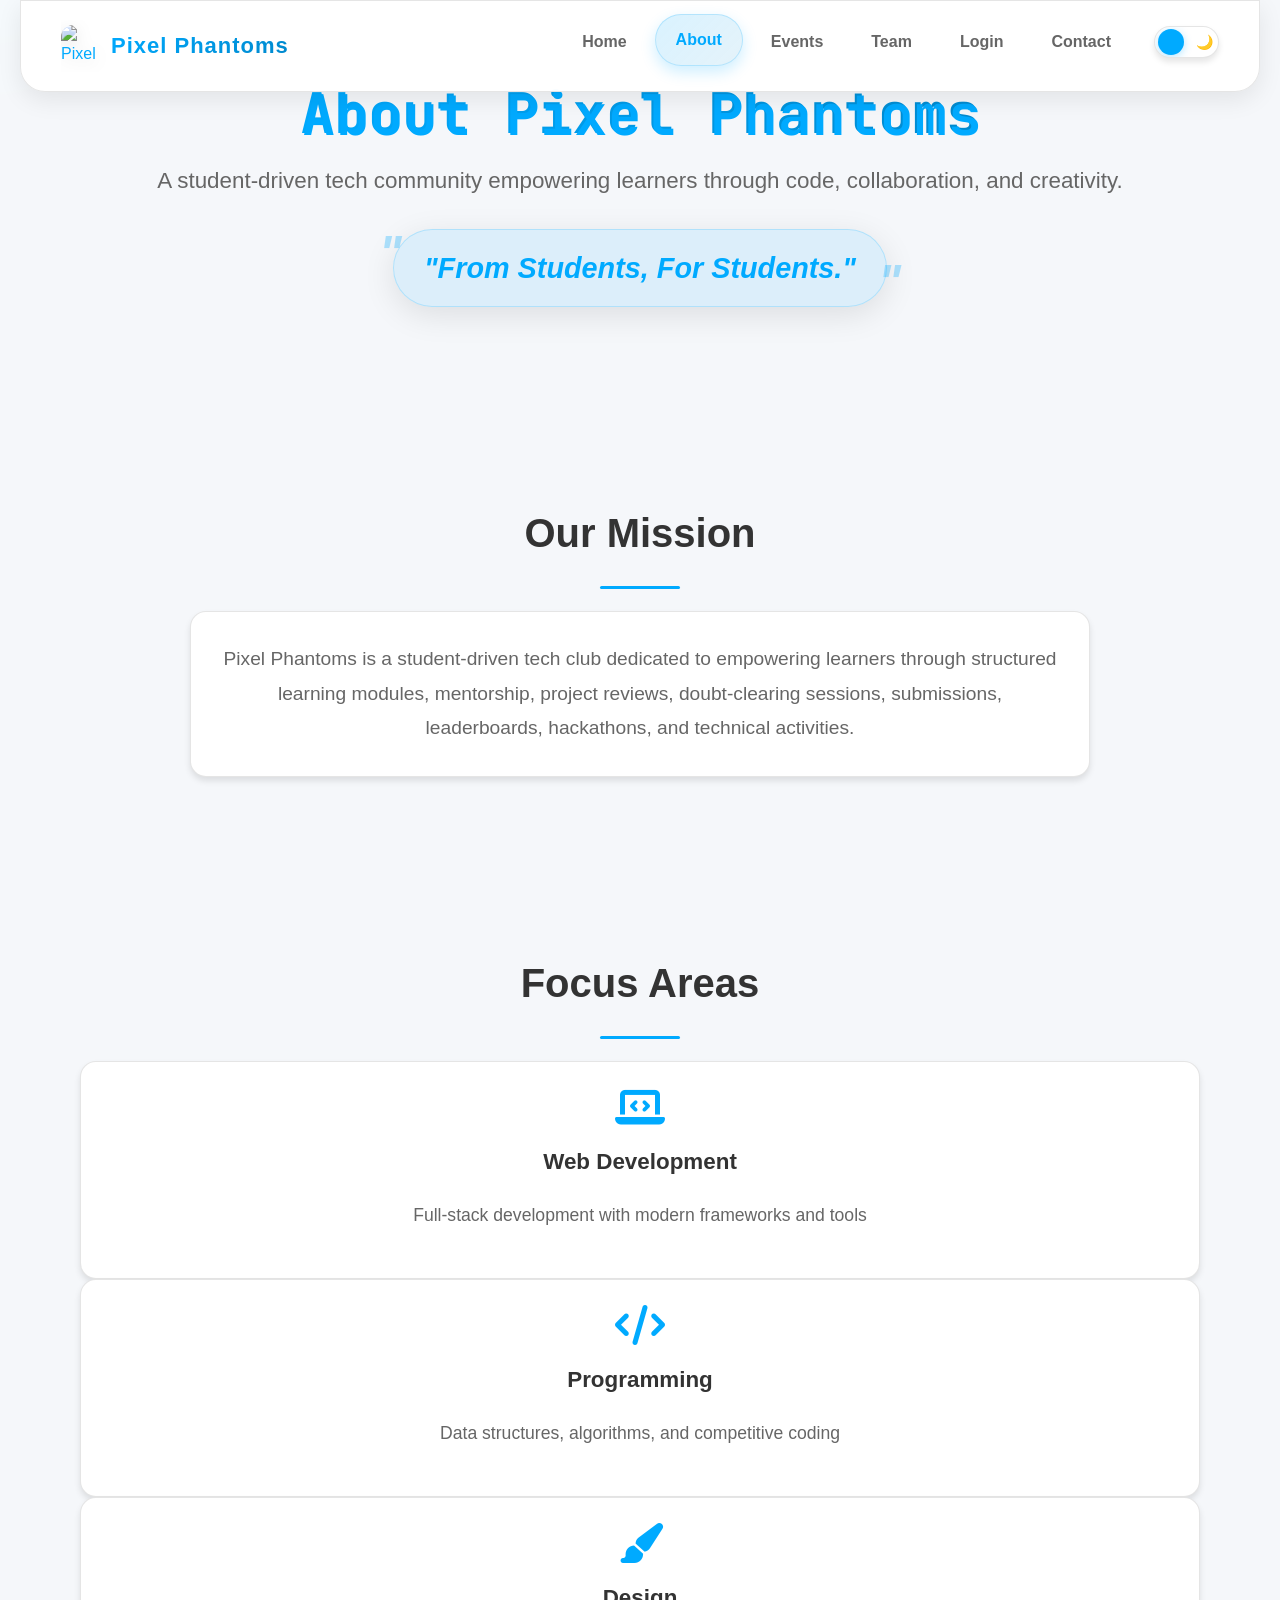
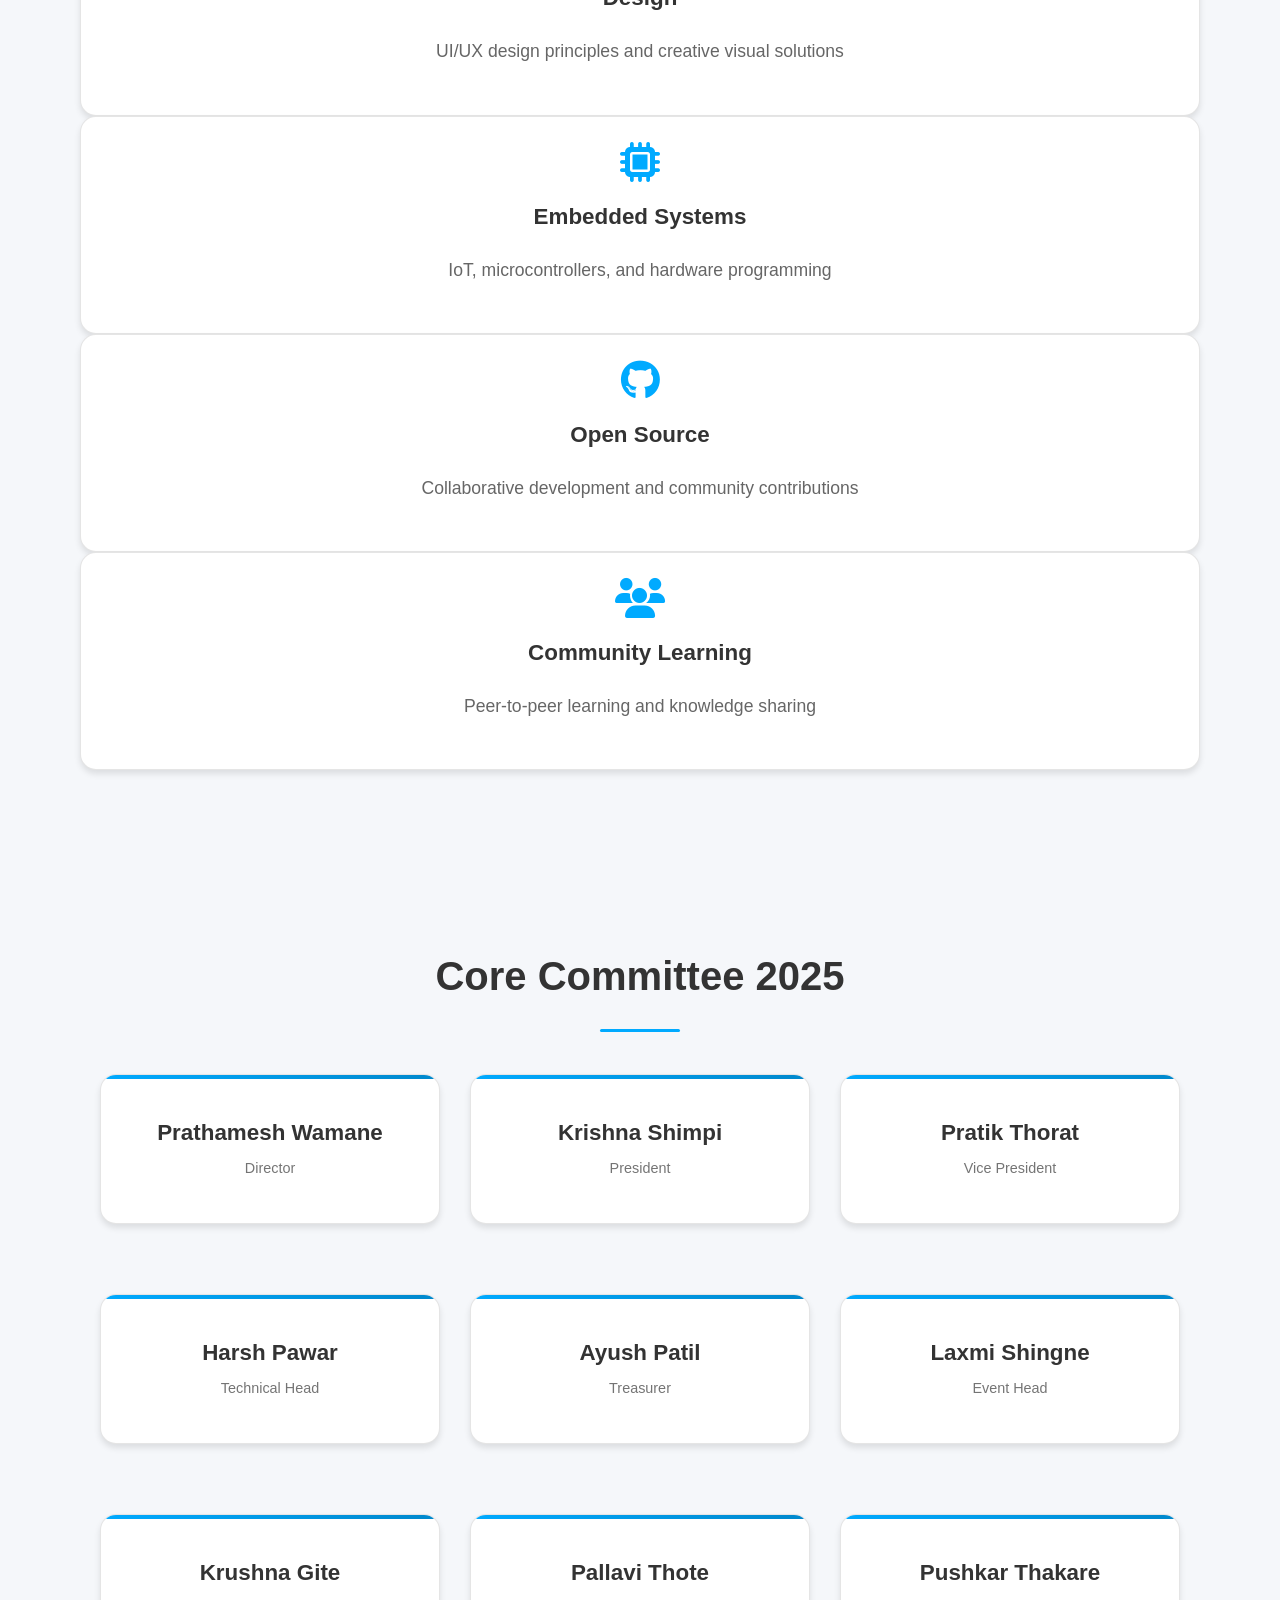
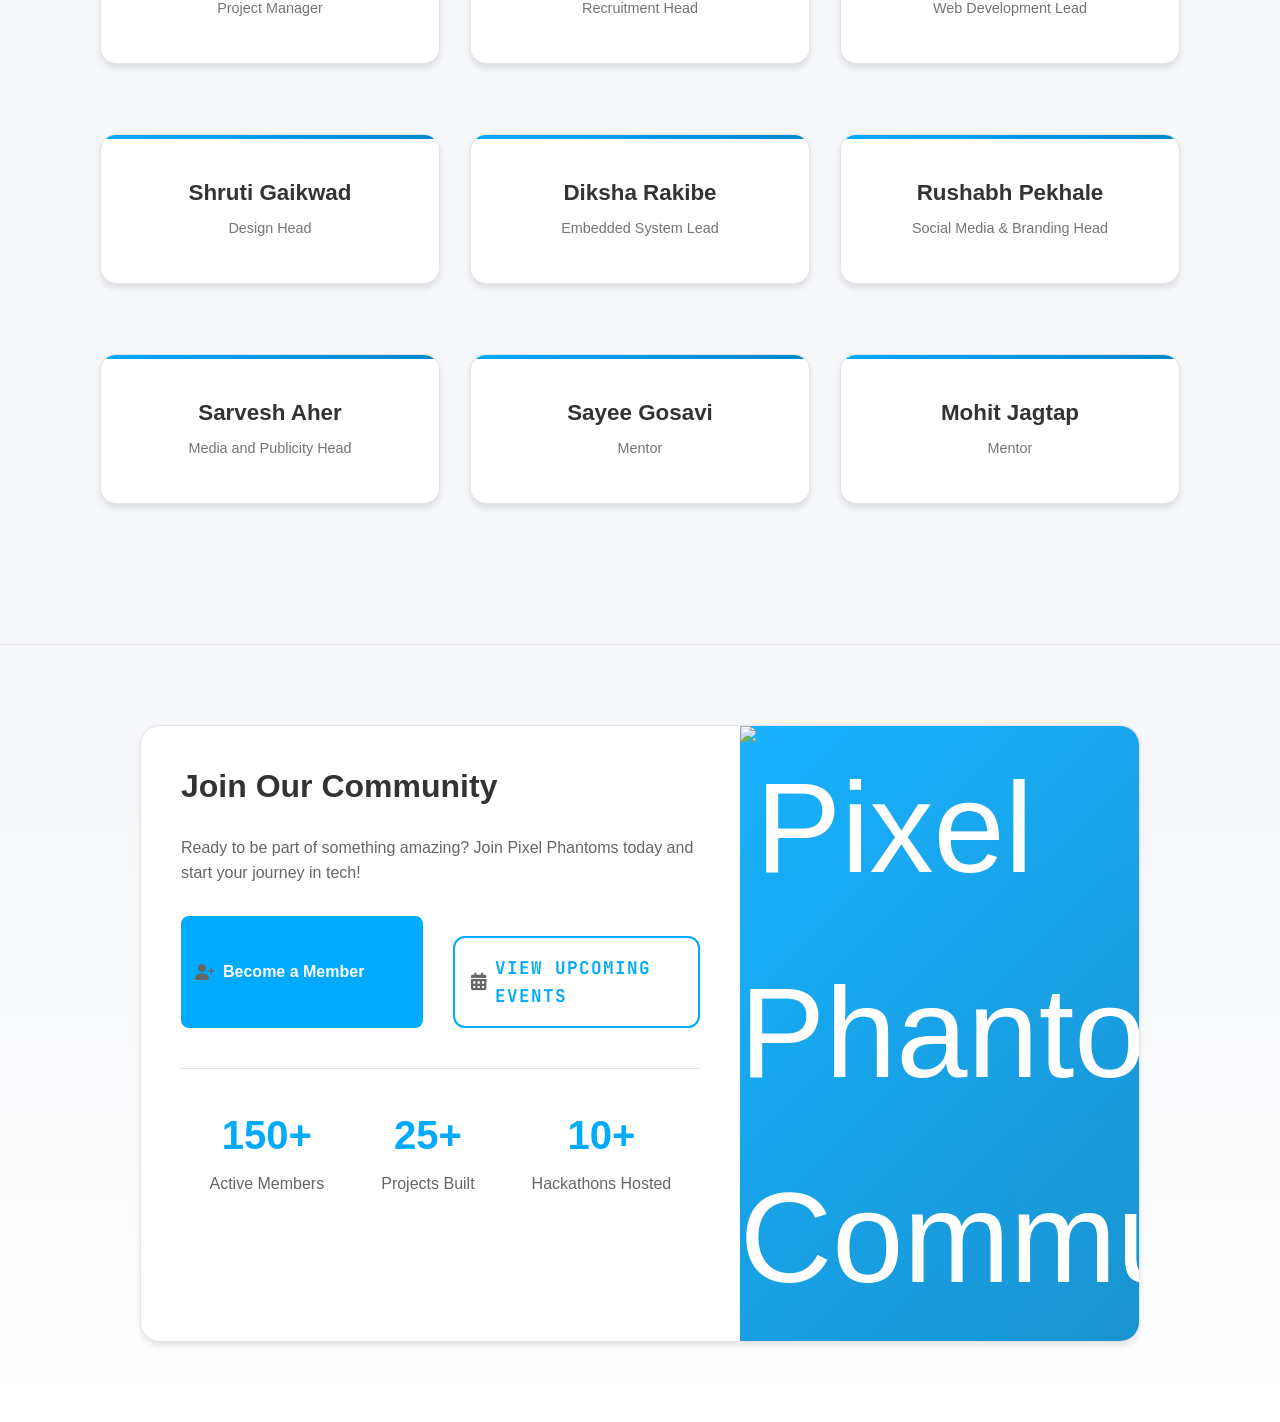
==== commit 02fc3819: "Merge branch 'main' into issue#367" ====
--- a/about.html
+++ b/about.html
@@ -62,233 +62,133 @@
       renderNavbar();
     </script>
 
-    <main id="main-content" tabindex="-1">
-      <!-- Hero Section -->
-      <section class="hero-section" role="banner">
-        <div class="hero-content">
-          <h1 class="hero-title">About Pixel Phantoms</h1>
-          <div class="hero-subtitle">
-            <div class="motto-banner">
-              <p class="motto-main">"From Students, For Students."</p>
-              <p class="motto-subtitle">A fully student-driven tech community focused on peer-to-peer learning and growth.</p>
-            </div>
-          </div>
-        </div>
-      </section>
-
-      <section class="who-we-are-section content-section" aria-labelledby="who-we-are-heading">
+    <main id="main-about" tabindex="-1">
+      <!-- Hero Section - Matching Events page style -->
+      <section class="hero events-hero">
+        <h1>About Pixel Phantoms</h1>
+        <p>A student-driven tech community empowering learners through code, collaboration, and creativity.</p>
+        <div class="about-motto">"From Students, For Students."</div>
+      </section>
+
+      <!-- Mission Section -->
+      <section class="content" id="mission-section">
         <div class="container">
-          <h2 class="section-title" id="who-we-are-heading">Who We Are</h2>
-          <div class="who-we-are-content">
-            <div class="definition-card">
-              <p class="definition-text">
-                Pixel Phantoms is a student-driven tech club focused on hands-on learning, collaboration, and real-world projects in web development, programming, design, embedded systems, and open source. We are a community-driven learning platform, not a company or paid program.
-              </p>
-            </div>
-            
-            <div class="who-is-this-for">
-              <h3 id="who-is-this-for-heading">
-                <i class="fas fa-user-graduate" aria-hidden="true"></i> Who is this for?
-              </h3>
-              <p class="audience-description">
-                Beginners to advanced students interested in building real projects together, collaborating with peers, and growing their technical skills in a supportive community environment.
-              </p>
-            </div>
-          </div>
-        </div>
-      </section>
-
-      <section class="what-we-do-section content-section" aria-labelledby="what-we-do-heading">
+          <h2 class="section-title">Our Mission</h2>
+          <div class="mission-description">
+            Pixel Phantoms is a student-driven tech club dedicated to empowering learners through
+            structured learning modules, mentorship, project reviews, doubt-clearing sessions,
+            submissions, leaderboards, hackathons, and technical activities.
+          </div>
+        </div>
+      </section>
+
+      <!-- Focus Areas Section - Using same grid layout as events -->
+      <section class="content" id="focus-section">
         <div class="container">
-          <h2 class="section-title" id="what-we-do-heading">What We Do</h2>
-          <div class="activities-grid">
-            <div class="activity-card" role="listitem" tabindex="0">
-              <div class="activity-icon">
-                <i class="fas fa-graduation-cap" aria-hidden="true"></i>
-              </div>
-              <h3>Structured Learning Modules</h3>
-              <p>Curated technical sessions and learning paths</p>
-            </div>
-            
-            <div class="activity-card" role="listitem" tabindex="0">
-              <div class="activity-icon">
-                <i class="fas fa-hands-helping" aria-hidden="true"></i>
-              </div>
-              <h3>Mentorship & Guidance</h3>
-              <p>One-on-one support from senior students and mentors</p>
-            </div>
-            
-            <div class="activity-card" role="listitem" tabindex="0">
-              <div class="activity-icon">
-                <i class="fas fa-code-review" aria-hidden="true"></i>
-              </div>
-              <h3>Project Reviews</h3>
-              <p>Detailed feedback and code review sessions</p>
-            </div>
-            
-            <div class="activity-card" role="listitem" tabindex="0">
-              <div class="activity-icon">
-                <i class="fas fa-question-circle" aria-hidden="true"></i>
-              </div>
-              <h3>Doubt-Clearing Sessions</h3>
-              <p>Regular sessions to resolve technical challenges</p>
-            </div>
-            
-            <div class="activity-card" role="listitem" tabindex="0">
-              <div class="activity-icon">
-                <i class="fas fa-tasks" aria-hidden="true"></i>
-              </div>
-              <h3>Submissions & Leaderboards</h3>
-              <p>Track progress and compete on coding challenges</p>
-            </div>
-            
-            <div class="activity-card" role="listitem" tabindex="0">
-              <div class="activity-icon">
-                <i class="fas fa-laptop-code" aria-hidden="true"></i>
-              </div>
-              <h3>Hackathons & Challenges</h3>
-              <p>Regular competitions to test and improve skills</p>
-            </div>
-            
-            <div class="activity-card" role="listitem" tabindex="0">
-              <div class="activity-icon">
-                <i class="fab fa-github" aria-hidden="true"></i>
-              </div>
-              <h3>Open Source Projects</h3>
-              <p>Collaborate on community-driven development</p>
-            </div>
-            
-            <div class="activity-card" role="listitem" tabindex="0">
-              <div class="activity-icon">
-                <i class="fas fa-users" aria-hidden="true"></i>
-              </div>
-              <h3>Community Activities</h3>
-              <p>Networking events, workshops, and tech talks</p>
-            </div>
-          </div>
-        </div>
-      </section>
-
-      <section class="focus-areas-section content-section" aria-labelledby="focus-areas-heading">
-        <div class="container">
-          <h2 class="section-title" id="focus-areas-heading">Our Focus Areas</h2>
-          <div class="focus-grid" role="list">
+          <h2 class="section-title">Focus Areas</h2>
+          <div class="focus-container" id="focus-container">
             <div class="focus-card" role="listitem" tabindex="0">
               <i class="fas fa-laptop-code icon" aria-hidden="true"></i>
-              <h4>Web Development</h4>
+              <h3>Web Development</h3>
               <p class="focus-card-desc">
                 Full-stack development with modern frameworks and tools
               </p>
             </div>
             <div class="focus-card" role="listitem" tabindex="0">
               <i class="fas fa-code icon" aria-hidden="true"></i>
-              <h4>Programming</h4>
+              <h3>Programming</h3>
               <p class="focus-card-desc">Data structures, algorithms, and competitive coding</p>
             </div>
             <div class="focus-card" role="listitem" tabindex="0">
               <i class="fas fa-paint-brush icon" aria-hidden="true"></i>
-              <h4>Design</h4>
+              <h3>Design</h3>
               <p class="focus-card-desc">
                 UI/UX design principles and creative visual solutions
               </p>
             </div>
             <div class="focus-card" role="listitem" tabindex="0">
               <i class="fas fa-microchip icon" aria-hidden="true"></i>
-              <h4>Embedded Systems</h4>
+              <h3>Embedded Systems</h3>
               <p class="focus-card-desc">IoT, microcontrollers, and hardware programming</p>
             </div>
             <div class="focus-card" role="listitem" tabindex="0">
               <i class="fab fa-github icon" aria-hidden="true"></i>
-              <h4>Open Source</h4>
+              <h3>Open Source</h3>
               <p class="focus-card-desc">
                 Collaborative development and community contributions
               </p>
             </div>
             <div class="focus-card" role="listitem" tabindex="0">
               <i class="fas fa-users icon" aria-hidden="true"></i>
-              <h4>Community Learning</h4>
+              <h3>Community Learning</h3>
               <p class="focus-card-desc">Peer-to-peer learning and knowledge sharing</p>
             </div>
           </div>
         </div>
       </section>
 
-      <section class="committee-section content-section" aria-labelledby="committee-heading">
+      <!-- Committee Section - Using same grid layout as events -->
+      <section class="content" id="committee-section">
         <div class="container">
-          <h2 class="section-title" id="committee-heading">Core Committee 2025</h2>
-
-          <div class="committee-grid" role="list">
-            <div class="member-card director" role="listitem">
+          <h2 class="section-title">Core Committee 2025</h2>
+          <div class="committee-container" id="committee-container">
+            <div class="member-card" role="listitem">
               <h3>Prathamesh Wamane</h3>
               <p class="member-role">Director</p>
             </div>
-
-            <div class="member-card president" role="listitem">
+            <div class="member-card" role="listitem">
               <h3>Krishna Shimpi</h3>
               <p class="member-role">President</p>
             </div>
-
-            <div class="member-card vp" role="listitem">
+            <div class="member-card" role="listitem">
               <h3>Pratik Thorat</h3>
               <p class="member-role">Vice President</p>
             </div>
-
-            <div class="member-card head" role="listitem">
+            <div class="member-card" role="listitem">
               <h3>Harsh Pawar</h3>
               <p class="member-role">Technical Head</p>
             </div>
-
-            <div class="member-card head" role="listitem">
+            <div class="member-card" role="listitem">
               <h3>Ayush Patil</h3>
               <p class="member-role">Treasurer</p>
             </div>
-
-            <div class="member-card head" role="listitem">
+            <div class="member-card" role="listitem">
               <h3>Laxmi Shingne</h3>
               <p class="member-role">Event Head</p>
             </div>
-
-            <div class="member-card head" role="listitem">
+            <div class="member-card" role="listitem">
               <h3>Krushna Gite</h3>
               <p class="member-role">Project Manager</p>
             </div>
-
-            <div class="member-card head" role="listitem">
+            <div class="member-card" role="listitem">
               <h3>Pallavi Thote</h3>
               <p class="member-role">Recruitment Head</p>
             </div>
-
-            <div class="member-card head" role="listitem">
+            <div class="member-card" role="listitem">
               <h3>Pushkar Thakare</h3>
               <p class="member-role">Web Development Lead</p>
             </div>
-
-            <div class="member-card head" role="listitem">
+            <div class="member-card" role="listitem">
               <h3>Shruti Gaikwad</h3>
               <p class="member-role">Design Head</p>
             </div>
-
-            <div class="member-card head" role="listitem">
+            <div class="member-card" role="listitem">
               <h3>Diksha Rakibe</h3>
               <p class="member-role">Embedded System Lead</p>
             </div>
-
-            <div class="member-card head" role="listitem">
+            <div class="member-card" role="listitem">
               <h3>Rushabh Pekhale</h3>
               <p class="member-role">Social Media & Branding Head</p>
             </div>
-
-            <div class="member-card head" role="listitem">
+            <div class="member-card" role="listitem">
               <h3>Sarvesh Aher</h3>
               <p class="member-role">Media and Publicity Head</p>
             </div>
-
-            <div class="member-card mentor" role="listitem">
+            <div class="member-card" role="listitem">
               <h3>Sayee Gosavi</h3>
               <p class="member-role">Mentor</p>
             </div>
-
-            <div class="member-card mentor" role="listitem">
+            <div class="member-card" role="listitem">
               <h3>Mohit Jagtap</h3>
               <p class="member-role">Mentor</p>
             </div>
--- a/css/about.css
+++ b/css/about.css
@@ -4,165 +4,44 @@
 .about-hero {
     padding: 80px 20px;
     text-align: center;
-    position: relative;
-    overflow: hidden;
-    margin-top: 80px;
-}
-
-.hero-section::before {
-    content: '';
-    position: absolute;
-    top: -50%;
-    left: -50%;
-    width: 200%;
-    height: 200%;
-    background: radial-gradient(circle, rgba(255,255,255,0.1) 0%, transparent 70%);
-    animation: pulse 4s infinite alternate;
-}
-
-@keyframes pulse {
-    0% { transform: scale(1); opacity: 0.3; }
-    100% { transform: scale(1.2); opacity: 0.6; }
-}
-
-.hero-content {
-    position: relative;
-    z-index: 2;
-    max-width: 900px;
-    margin: 0 auto;
-    animation: fadeInUp 1s ease-out;
-}
-
-@keyframes fadeInUp {
-    from {
-        opacity: 0;
-        transform: translateY(30px);
-    }
-    to {
-        opacity: 1;
-        transform: translateY(0);
-    }
-}
-
-.hero-title {
-    font-size: 3.5rem;
-    font-weight: 800;
-    color: white;
-    margin-bottom: 30px;
-    text-shadow: 0 4px 15px rgba(0, 0, 0, 0.2);
-    letter-spacing: 1px;
+    background: var(--bg-primary);
+}
+
+
+
+
+.about-motto {
+    margin-top: 30px;
+    font-size: 1.8rem;
+    font-weight: 600;
+    color: var(--accent-color);
+    font-style: italic;
     position: relative;
     display: inline-block;
-    animation: slideInDown 1s ease-out;
-}
-
-@keyframes slideInDown {
-    from {
-        opacity: 0;
-        transform: translateY(-50px);
-    }
-    to {
-        opacity: 1;
-        transform: translateY(0);
-    }
-}
-
-.hero-title::after {
-    content: '';
-    position: absolute;
-    bottom: -15px;
-    left: 50%;
-    transform: translateX(-50%);
-    width: 100px;
-    height: 4px;
-    background: rgba(255, 255, 255, 0.7);
-    border-radius: 2px;
-    animation: expandWidth 1s ease-out 0.5s forwards;
-    transform-origin: center;
-    transform: translateX(-50%) scaleX(0);
-}
-
-
-
-
-.motto-banner {
-    background: linear-gradient(135deg, rgba(255, 255, 255, 0.15), rgba(255, 255, 255, 0.05));
-    border: 2px solid rgba(255, 255, 255, 0.2);
-    border-radius: 20px;
-    padding: 40px 30px;
-    backdrop-filter: blur(15px);
-    box-shadow: 0 15px 35px rgba(0, 0, 0, 0.2);
-    max-width: 800px;
-    margin: 0 auto;
-    position: relative;
-    overflow: hidden;
-    animation: mottoBannerEnter 1s ease-out 0.5s both;
-}
-
-@keyframes mottoBannerEnter {
-    0% {
-        opacity: 0;
-        transform: translateY(30px) scale(0.95);
-    }
-    100% {
-        opacity: 1;
-        transform: translateY(0) scale(1);
-    }
-}
-
-.motto-banner::before {
-    content: '';
-    position: absolute;
-    top: 0;
-    left: 0;
-    right: 0;
-    height: 4px;
-    background: linear-gradient(90deg, #ff6b6b, #4ecdc4, #45b7d1, #96ceb4, #feca57, #ff9ff3, #54a0ff, #5f27cd);
-    animation: gradientShift 8s linear infinite;
-    background-size: 800% 100%;
-}
-
-@keyframes gradientShift {
-    0% { background-position: 0% 50%; }
-    50% { background-position: 100% 50%; }
-    100% { background-position: 0% 50%; }
-}
-
-.motto-main {
-    font-size: 2.2rem;
-    font-weight: 800;
-    color: white;
-    margin: 0 0 15px 0;
-    text-shadow: 0 2px 10px rgba(0, 0, 0, 0.3);
-    letter-spacing: 0.5px;
-    position: relative;
-}
-
-.motto-main::before,
-.motto-main::after {
+    padding: 15px 30px;
+    background: rgba(0, 170, 255, 0.1);
+    border-radius: 50px;
+    border: 1px solid rgba(0, 170, 255, 0.2);
+    box-shadow: 0 8px 32px rgba(0, 0, 0, 0.1);
+    font-family: var(--font-primary);
+}
+
+.about-motto::before,
+.about-motto::after {
     content: '"';
     position: absolute;
     font-size: 3rem;
-    color: rgba(255, 255, 255, 0.3);
-    font-weight: 900;
-}
-
-.motto-main::before {
-    left: -25px;
+    color: rgba(0, 170, 255, 0.3);
+}
+
+.about-motto::before {
+    left: -15px;
     top: -15px;
 }
 
-.motto-main::after {
-    right: -25px;
-    bottom: -25px;
-}
-
-.motto-subtitle {
-    font-size: 1.2rem;
-    color: rgba(255, 255, 255, 0.9);
-    margin: 0;
-    line-height: 1.6;
-    font-weight: 500;
+.about-motto::after {
+    right: -15px;
+    bottom: -15px;
 }
 
 /* ===== CONTENT SECTIONS ===== */
@@ -196,163 +75,48 @@
     height: 4px;
     background: var(--accent-color);
     border-radius: 2px;
-    animation: expandWidth 0.8s ease-out 0.3s forwards;
-    transform-origin: center;
-    transform: translateX(-50%) scaleX(0);
-}
-
-/* Who We Are Section */
-.who-we-are-section {
-    background: var(--bg-primary);
-}
-
-.who-we-are-content {
+}
+
+/* ===== MISSION SECTION ===== */
+.mission-description {
+    font-size: 1.2rem;
+    line-height: 1.8;
+    color: var(--text-secondary);
+    text-align: center;
+    padding: 30px;
+    background: var(--card-bg);
+    border-radius: 16px;
+    box-shadow: var(--shadow);
+    border: 1px solid var(--border-color);
     max-width: 900px;
     margin: 0 auto;
-}
-
-.definition-card {
-    background: linear-gradient(135deg, var(--card-bg), rgba(0, 170, 255, 0.05));
-    border-radius: 20px;
-    padding: 40px;
-    margin-bottom: 40px;
-    border: 2px solid var(--border-color);
-    box-shadow: 0 10px 30px rgba(0, 0, 0, 0.1);
+    transition: all 0.3s ease;
+    font-family: var(--font-primary);
+}
+
+.mission-description:hover {
+    box-shadow: 0 15px 30px rgba(0,0,0,0.15);
+    border-color: var(--accent-color);
+}
+
+.focus-areas {
+    text-align: center;
+}
+
+.focus-areas h3 {
+    font-size: 1.8rem;
+    margin: 40px 0 30px;
+    color: var(--text-primary);
     position: relative;
-    overflow: hidden;
-    animation: fadeInUp 0.8s ease-out 0.2s both;
-}
-
-.definition-card::before {
-    content: '';
-    position: absolute;
-    top: 0;
-    left: 0;
-    width: 100%;
-    height: 4px;
-    background: linear-gradient(90deg, var(--accent-color), #0088cc);
-    transform: scaleX(0);
-    transform-origin: left;
-    transition: transform 0.6s ease;
-}
-
-.definition-card:hover::before {
-    transform: scaleX(1);
-}
-
-.definition-text {
-    font-size: 1.3rem;
-    line-height: 1.8;
-    color: var(--text-primary);
-    margin: 0;
-    text-align: center;
-    font-weight: 500;
-}
-
-.who-is-this-for {
-    background: var(--card-bg);
-    border-radius: 15px;
-    padding: 30px;
-    border-left: 5px solid var(--accent-color);
-    animation: fadeInUp 0.8s ease-out 0.4s both;
-}
-
-.who-is-this-for h3 {
-    color: var(--accent-color);
-    font-size: 1.5rem;
-    margin: 0 0 15px 0;
-    display: flex;
-    align-items: center;
-    gap: 10px;
-}
-
-.who-is-this-for h3 i {
-    font-size: 1.3rem;
-}
-
-.audience-description {
-    font-size: 1.1rem;
-    line-height: 1.7;
-    color: var(--text-secondary);
-    margin: 0;
-}
-
-.what-we-do-section {
-    background: linear-gradient(to bottom, var(--bg-secondary), var(--bg-primary));
-}
-
-.activities-grid {
-    display: grid;
-    grid-template-columns: repeat(auto-fit, minmax(280px, 1fr));
-    gap: 25px;
-    margin-top: 40px;
-}
-
-.activity-card {
-    background: var(--card-bg);
-    border-radius: 15px;
-    padding: 30px 25px;
-    text-align: center;
-    border: 1px solid var(--border-color);
-    transition: all 0.3s ease;
-    cursor: pointer;
-    animation: fadeInUp 0.6s ease-out backwards;
-}
-
-.activity-card:nth-child(1) { animation-delay: 0.1s; }
-.activity-card:nth-child(2) { animation-delay: 0.2s; }
-.activity-card:nth-child(3) { animation-delay: 0.3s; }
-.activity-card:nth-child(4) { animation-delay: 0.4s; }
-.activity-card:nth-child(5) { animation-delay: 0.5s; }
-.activity-card:nth-child(6) { animation-delay: 0.6s; }
-.activity-card:nth-child(7) { animation-delay: 0.7s; }
-.activity-card:nth-child(8) { animation-delay: 0.8s; }
-
-.activity-card:hover {
-    transform: translateY(-8px);
-    border-color: var(--accent-color);
-    box-shadow: 0 15px 30px rgba(0, 170, 255, 0.15);
-}
-
-.activity-icon {
-    width: 60px;
-    height: 60px;
-    background: linear-gradient(135deg, var(--accent-color), #0088cc);
-    border-radius: 50%;
-    display: flex;
-    align-items: center;
-    justify-content: center;
-    margin: 0 auto 20px;
-    color: white;
-    font-size: 1.5rem;
-    transition: transform 0.3s ease;
-}
-
-.activity-card:hover .activity-icon {
-    transform: scale(1.1) rotate(5deg);
-}
-
-.activity-card h3 {
-    color: var(--text-primary);
-    font-size: 1.3rem;
-    margin: 0 0 10px 0;
-    transition: color 0.3s ease;
-}
-
-.activity-card:hover h3 {
-    color: var(--accent-color);
-}
-
-.activity-card p {
-    color: var(--text-secondary);
-    font-size: 0.95rem;
-    line-height: 1.5;
-    margin: 0;
-}
-
-/* Focus Areas Section */
-.focus-areas-section {
-    background: var(--bg-primary);
+    display: inline-block;
+    animation: fadeIn 1s ease-out 0.5s both;
+}
+
+@media (max-width: 992px) {
+    .focus-container {
+        grid-template-columns: repeat(2, 1fr);
+        gap: 70px 20px;
+    }
 }
 
 @media (max-width: 600px) {
@@ -370,54 +134,11 @@
     border: 1px solid var(--border-color);
     display: flex;
     flex-direction: column;
-    align-items: center;
-    justify-content: center;
-    
-    transition: all 0.4s cubic-bezier(0.34, 1.56, 0.64, 1);
-    cursor: pointer;
-    
-    animation: focus-card-enter 0.6s cubic-bezier(0.34, 1.56, 0.64, 1) backwards;
-}
-
-@keyframes focus-card-enter {
-    0% {
-        opacity: 0;
-        transform: translateY(30px) scale(0.95);
-    }
-    100% {
-        opacity: 1;
-        transform: translateY(0) scale(1);
-    }
-}
-
-.focus-card:nth-child(1) { animation-delay: 0.1s; }
-.focus-card:nth-child(2) { animation-delay: 0.2s; }
-.focus-card:nth-child(3) { animation-delay: 0.3s; }
-.focus-card:nth-child(4) { animation-delay: 0.4s; }
-.focus-card:nth-child(5) { animation-delay: 0.5s; }
-.focus-card:nth-child(6) { animation-delay: 0.6s; }
-
-/* Shimmer effect */
-.focus-card::before {
-    content: '';
-    position: absolute;
-    top: -50%;
-    left: -50%;
-    width: 200%;
-    height: 200%;
-    background: linear-gradient(
-        45deg,
-        transparent 30%,
-        rgba(0, 170, 255, 0.1) 50%,
-        transparent 70%
-    );
-    transform: translateX(-100%) translateY(-100%);
-    transition: transform 0.6s;
-    pointer-events: none;
-}
-
-.focus-card:hover::before {
-    transform: translateX(100%) translateY(100%);
+    height: 100%;
+    position: relative;
+    text-align: center;
+    z-index: 1;
+    margin-bottom: 0;
 }
 
 .focus-card:hover {
@@ -427,12 +148,33 @@
     z-index: 10;
 }
 
+.focus-card h3 {
+    margin: 0 0 10px 0;
+    color: var(--text-primary);
+    font-size: 1.4rem;
+    font-family: var(--font-heading);
+}
+
 .icon {
-    font-size: 3rem;
-    margin-bottom: 24px;
-    color: var(--text-secondary);
-    filter: drop-shadow(0 0 8px transparent);
-    transition: all 0.4s cubic-bezier(0.34, 1.56, 0.64, 1);
+    font-size: 2.5rem;
+    margin-bottom: 20px;
+    color: var(--accent-color);
+}
+
+.focus-card-desc {
+    margin-top: 15px;
+    color: var(--text-secondary);
+    line-height: 1.6;
+    flex-grow: 1;
+    max-height: 100px;
+    overflow-y: auto;
+    padding-right: 10px;
+    margin-right: -10px;
+    font-family: var(--font-primary);
+}
+
+.focus-card-desc::-webkit-scrollbar {
+    width: 6px;
 }
 
 .focus-card-desc::-webkit-scrollbar-thumb {
@@ -440,35 +182,60 @@
     border-radius: 3px;
 }
 
-/* Unique color per card */
-.focus-card:nth-child(1):hover .icon {
-    color: var(--neon-cyan);
-    filter: drop-shadow(0 0 12px var(--neon-cyan));
-}
-
-.focus-card:nth-child(2):hover .icon {
-    color: var(--neon-green);
-    filter: drop-shadow(0 0 12px var(--neon-green));
-}
-
-.focus-card:nth-child(3):hover .icon {
-    color: var(--neon-purple);
-    filter: drop-shadow(0 0 12px var(--neon-purple));
-}
-
-.focus-card:nth-child(4):hover .icon {
-    color: #ff0055;
-    filter: drop-shadow(0 0 12px #ff0055);
-}
-
-.focus-card:nth-child(5):hover .icon {
-    color: #ffbd2e;
-    filter: drop-shadow(0 0 12px #ffbd2e);
-}
-
-.focus-card:nth-child(6):hover .icon {
-    color: var(--neon-cyan);
-    filter: drop-shadow(0 0 12px var(--neon-cyan));
+.focus-card-desc::-webkit-scrollbar-thumb:hover {
+    background: var(--accent-color);
+}
+
+/* ===== COMMITTEE SECTION ===== */
+.committee-container {
+    display: grid;
+    grid-template-columns: repeat(3, 1fr);
+    gap: 70px 30px;
+    padding: 20px;
+    max-width: 1200px;
+    margin: 0 auto;
+    min-height: 400px;
+    isolation: isolate;
+    align-items: start;
+    grid-auto-rows: auto;
+}
+
+@media (max-width: 992px) {
+    .committee-container {
+        grid-template-columns: repeat(2, 1fr);
+        gap: 70px 20px;
+    }
+}
+
+@media (max-width: 600px) {
+    .committee-container {
+        grid-template-columns: 1fr;
+        gap: 70px 0;
+    }
+}
+
+.member-card {
+    background: var(--card-bg);
+    padding: 25px;
+    border-radius: 16px;
+    box-shadow: var(--shadow);
+    border: 1px solid var(--border-color);
+    display: flex;
+    flex-direction: column;
+    height: 100%;
+    position: relative;
+    text-align: center;
+    z-index: 1;
+    margin-bottom: 0;
+    min-height: 150px;
+    justify-content: center;
+}
+
+.member-card:hover {
+    transform: translateY(-8px);
+    box-shadow: 0 15px 30px rgba(0,0,0,0.15);
+    border-color: var(--accent-color);
+    z-index: 10;
 }
 
 .member-card h3 {
@@ -478,8 +245,15 @@
     font-family: var(--font-heading);
 }
 
-.focus-card:hover h4 {
-    color: var(--neon-cyan);
+.member-role {
+    color: var(--accent-color);
+    margin: 5px 0;
+    font-size: 0.95rem;
+    display: flex;
+    align-items: center;
+    justify-content: center;
+    gap: 8px;
+    font-family: var(--font-primary);
 }
 
 /* ===== JOIN SECTION ===== */
@@ -490,8 +264,16 @@
     margin-top: 0;
 }
 
-.focus-card:hover .focus-card-desc {
-    opacity: 1;
+.organize-container {
+    max-width: 1000px;
+    margin: 0 auto;
+    background: var(--card-bg);
+    border-radius: 20px;
+    border: 1px solid var(--border-color);
+    display: grid;
+    grid-template-columns: 1.5fr 1fr;
+    overflow: hidden;
+    box-shadow: var(--shadow);
 }
 
 .organize-content {
@@ -525,111 +307,103 @@
     object-fit: cover;
 }
 
-/* Member Cards with Enhanced Design */
-.member-card {
-    background: var(--card-bg);
-    padding: 30px 20px;
-    border-radius: 16px;
-    text-align: center;
-    border: 1px solid var(--border-color);
-    transition: all 0.4s cubic-bezier(0.175, 0.885, 0.32, 1.275);
-    box-shadow: 0 5px 15px rgba(0, 0, 0, 0.08);
-    position: relative;
-    overflow: hidden;
-    min-height: 150px;
+.join-buttons {
     display: flex;
-    flex-direction: column;
-    justify-content: center;
+    gap: 15px;
+    margin: 30px 0;
+}
+
+.btn-organize {
+    padding: 14px 24px;
+    background: var(--accent-color);
+    color: white;
+    border: none;
+    border-radius: 8px;
+    font-weight: bold;
+    font-size: 1rem;
+    cursor: pointer;
+    transition: 0.3s;
+    text-decoration: none;
+    display: inline-flex;
     align-items: center;
-    gap: 12px;
-    animation: fadeInUp 0.6s ease-out backwards;
+    gap: 8px;
+    font-family: var(--font-primary);
+}
+
+.btn-organize:hover {
+    background: #0088cc;
+}
+
+.btn-secondary {
+    padding: 14px 24px;
+    background: transparent;
+    color: var(--accent-color);
+    border: 2px solid var(--accent-color);
+    border-radius: 8px;
+    text-decoration: none;
+    font-weight: bold;
+    font-size: 1rem;
+    cursor: pointer;
+    transition: 0.3s;
+    display: inline-flex;
+    align-items: center;
+    gap: 8px;
+    font-family: var(--font-primary);
+}
+
+.btn-secondary:hover {
+    background: var(--accent-color);
+    color: white;
+}
+
+.join-stats {
+    display: flex;
+    justify-content: space-around;
+    margin-top: 40px;
+    padding-top: 40px;
+    border-top: 1px solid var(--border-color);
 }
 
 .stat-item {
     text-align: center;
 }
 
-.member-card:hover {
-    transform: translateY(-10px);
-    border-color: var(--accent-color);
-    box-shadow: 0 15px 35px rgba(0, 0, 0, 0.15);
-}
-
-.member-card:hover::before {
-    transform: scaleX(1);
-}
-
-/* Member Name Styling */
-.member-card h3 {
+.stat-item h4 {
+    font-size: 2.5rem;
+    color: var(--accent-color);
     margin: 0 0 10px 0;
     font-family: var(--font-heading);
 }
 
-/* Member Role Styling */
-.member-card p {
-    font-size: 1rem;
-    font-weight: 600;
+.stat-item p {
+    color: var(--text-secondary);
     margin: 0;
-    opacity: 0.9;
-    transition: all 0.3s ease;
-}
-
-.member-card:hover h3 {
-    color: var(--accent-color);
-    transform: scale(1.05);
-}
-
-@media (max-width: 1200px) {
-    .committee-grid {
-        grid-template-columns: repeat(auto-fill, minmax(220px, 1fr));
-    }
-}
-
-@media (max-width: 1024px) {
-    .activities-grid {
-        grid-template-columns: repeat(2, 1fr);
-    }
-    
-    .committee-grid {
-        grid-template-columns: repeat(auto-fill, minmax(200px, 1fr));
+    font-family: var(--font-primary);
+}
+
+/* ===== RESPONSIVE DESIGN ===== */
+@media (max-width: 768px) {
+    .join-buttons {
+        flex-direction: column;
+    }
+    
+    .join-stats {
+        flex-direction: column;
         gap: 20px;
-    }
-}
-
-@media (max-width: 992px) {
-    .hero-title {
-        font-size: 2.8rem;
-    }
-    
-    .motto-main {
-        font-size: 1.8rem;
-    }
-    
-    .motto-subtitle {
-        font-size: 1.1rem;
     }
     
     .organize-container {
         grid-template-columns: 1fr;
     }
     
-    .definition-text {
-        font-size: 1.1rem;
-    }
-    
-    .focus-grid {
-        grid-template-columns: repeat(2, 1fr);
-        gap: 24px;
-    }
-}
-
-@media (max-width: 768px) {
-    .hero-section {
-        padding: 70px 20px;
-    }
-    
-    .hero-title {
-        font-size: 2.3rem;
+    .organize-image {
+        display: none;
+    }
+}
+
+@media (max-width: 480px) {
+    .about-hero {
+        padding: 80px 20px;
     }
     
     .about-hero h1 {
@@ -643,211 +417,158 @@
         line-height: 1.2;
     }
     
-    .motto-banner {
-        padding: 30px 20px;
-    }
-    
-    .motto-main {
-        font-size: 1.5rem;
-    }
-    
-    .motto-subtitle {
-        font-size: 1rem;
-    }
-    
-    .content-section {
-        padding: 60px 20px;
+    .about-motto {
+        font-size: 1.3rem;
+        padding: 10px 20px;
     }
     
     .section-title {
         font-size: 2rem;
     }
     
-    .definition-card {
-        padding: 30px 20px;
-    }
-    
-    .definition-text {
+    .mission-description {
+        padding: 20px;
         font-size: 1rem;
     }
     
-    .activities-grid {
-        grid-template-columns: 1fr;
-        gap: 20px;
-    }
-    
-    .focus-grid {
-        grid-template-columns: repeat(2, 1fr);
-        gap: 20px;
-        padding: 0 15px;
-    }
-    
-    .focus-card {
-        padding: 30px 20px;
-    }
-    
-    .focus-card h4 {
-        font-size: 1.2rem;
-    }
-    
-    .focus-card-desc {
-        font-size: 0.85rem;
-    }
-    
-    .committee-grid {
-        grid-template-columns: repeat(auto-fill, minmax(200px, 1fr));
-        gap: 20px;
-    }
-    
-    .member-card {
-        padding: 25px 15px;
-        min-height: 140px;
-    }
-}
-
-@media (max-width: 600px) {
-    .committee-grid {
-        grid-template-columns: repeat(2, 1fr);
-        gap: 15px;
-    }
-    
-    .member-card {
-        padding: 20px 10px;
-        min-height: 130px;
-    }
-    
-    .member-card h3 {
-        font-size: 1.1rem;
-    }
-    
-    .member-card p {
-        font-size: 0.9rem;
-    }
-}
-
-@media (max-width: 480px) {
-    .hero-section {
-        padding: 50px 15px;
-    }
-    
-    .hero-title {
-        font-size: 2rem;
-    }
-    
-    .motto-banner {
-        padding: 25px 15px;
-    }
-    
-    .motto-main {
-        font-size: 1.3rem;
-    }
-    
-    .motto-subtitle {
-        font-size: 0.9rem;
-    }
-    
-    .section-title {
-        font-size: 1.8rem;
-    }
-    
-    .focus-grid {
-        grid-template-columns: 1fr;
-        gap: 16px;
-        padding: 0 10px;
-    }
-    
-    .focus-card {
-        padding: 30px 20px;
-    }
-    
-    .icon {
-        font-size: 2.5rem;
-        margin-bottom: 20px;
-    }
-    
-    .focus-card h4 {
-        font-size: 1.2rem;
-    }
-    
-    .focus-card-desc {
-        font-size: 0.85rem;
-    }
-    
-    .committee-grid {
-        grid-template-columns: 1fr;
-        gap: 15px;
-    }
-    
-    .member-card {
-        padding: 25px 15px;
-        min-height: 120px;
-    }
-    
-    .who-is-this-for {
-        padding: 20px;
-    }
-    
-    .who-is-this-for h3 {
-        font-size: 1.3rem;
-    }
-    
-    .audience-description {
-        font-size: 1rem;
-    }
-}
-
-/* Accessibility enhancements */
-@media (prefers-reduced-motion: reduce) {
-    * {
-        animation-duration: 0.01ms !important;
-        animation-iteration-count: 1 !important;
-        transition-duration: 0.01ms !important;
-    }
-    
-    .hero-section::before,
-    .motto-banner,
-    .focus-card,
-    .activity-card,
-    .member-card {
-        animation: none !important;
-        transition: none !important;
-    }
-}
-
-/* High contrast mode support */
-@media (prefers-contrast: high) {
-    .hero-section {
-        background: var(--accent-color);
-    }
-    
-    .motto-banner {
-        background: white;
-        border: 3px solid black;
-    }
-    
-    .motto-main {
-        color: black;
-    }
-    
-    .motto-subtitle {
-        color: black;
-    }
-    
-    .definition-card,
-    .activity-card,
     .focus-card,
     .member-card {
-        border: 2px solid black;
-    }
-}
-
-/* Focus indicators for keyboard navigation */
+        padding: 20px 15px;
+    }
+    
+    .icon {
+        font-size: 2rem;
+    }
+}
+
+/* ===== ACCESSIBILITY ===== */
 *:focus-visible {
-    outline: 3px solid var(--accent-color);
-    outline-offset: 3px;
-}
-
-footer {
-    all: unset;
-    display: block;
+    outline: 2px solid var(--accent-color);
+    outline-offset: 2px;
+}
+
+@media (prefers-reduced-motion: reduce) {
+    .focus-card,
+    .member-card,
+    .mission-description,
+    .btn-organize,
+    .btn-secondary {
+        transition: none;
+    }
+    
+    .focus-card:hover,
+    .member-card:hover,
+    .mission-description:hover,
+    .btn-organize:hover,
+    .btn-secondary:hover {
+        transform: none;
+    }
+}
+
+/* ===== CONSISTENT TEXT STYLES TO MATCH EVENTS PAGE ===== */
+body {
+    color: var(--text-primary);
+    font-family: var(--font-primary);
+    line-height: 1.6;
+    -webkit-font-smoothing: antialiased;
+    -moz-osx-font-smoothing: grayscale;
+}
+
+h1, h2, h3, h4, h5, h6 {
+    color: var(--text-primary);
+    font-family: var(--font-heading);
+    font-weight: 600;
+    line-height: 1.3;
+    margin-top: 0;
+}
+
+p, li, span, a, button, input, textarea, label, div {
+    font-family: var(--font-primary);
+}
+
+a {
+    color: var(--accent-color);
+    text-decoration: none;
+    transition: color 0.2s ease;
+}
+
+a:hover {
+    color: var(--accent-secondary);
+}
+
+/* Ensure all text in about page matches events page styling */
+.about-content,
+.about-section,
+.about-description,
+.about-info {
+    color: var(--text-secondary);
+    font-family: var(--font-primary);
+    line-height: 1.6;
+}
+
+/* Card text consistency */
+.focus-card p,
+.member-card p,
+.event-card p {
+    color: var(--text-secondary);
+    font-family: var(--font-primary);
+    line-height: 1.6;
+}
+
+/* Button text consistency */
+.btn-organize,
+.btn-secondary,
+.btn-event,
+.btn-primary,
+.btn-register {
+    font-family: var(--font-primary);
+    font-weight: 600;
+}
+
+/* Form elements consistency */
+input, textarea, select {
+    font-family: var(--font-primary);
+    color: var(--text-primary);
+}
+
+input::placeholder,
+textarea::placeholder {
+    color: var(--text-secondary);
+    opacity: 0.7;
+    font-family: var(--font-primary);
+}
+
+/* List items consistency */
+ul, ol {
+    color: var(--text-secondary);
+    font-family: var(--font-primary);
+}
+
+li {
+    margin-bottom: 8px;
+}
+
+/* Quote and emphasis text */
+em, i, blockquote {
+    color: var(--text-secondary);
+    font-family: var(--font-primary);
+}
+
+/* Strong and bold text */
+strong, b {
+    color: var(--text-primary);
+    font-family: var(--font-heading);
+}
+
+/* Code and preformatted text */
+code, pre {
+    font-family: var(--font-mono);
+    color: var(--text-primary);
+}
+
+/* Small text */
+small {
+    color: var(--text-secondary);
+    font-family: var(--font-primary);
+    font-size: 0.9rem;
 }
--- a/css/home-gsap.css
+++ b/css/home-gsap.css
@@ -105,11 +105,12 @@
     /* UPDATED: Uses theme variables for gradient */
     background: radial-gradient(circle at center, var(--bg-secondary) 0%, var(--bg-primary) 100%);
     border-bottom: 1px solid var(--border-color); /* UPDATED */
-    padding-top: 60px;
+    padding-top: 0; /* Removed - main element now has padding */
     padding-bottom: 40px;
     overflow-x: hidden;
     width: 100%;
     max-width: 100vw;
+    margin-top: 0;
 }
 
 .grid-overlay {
@@ -262,7 +263,7 @@
     position: absolute;
     bottom: 0; left: 0; right: 0;
     /* UPDATED: Uses card-bg with transparency for readability */
-    background: linear-gradient(to top, var(--card-bg) 20%, rgba(0,0,0,0) 80%, transparent 100%); 
+    background: linear-gradient(to top, var(--card-bg) 20%, rgba(205, 16, 16, 0) 80%, transparent 100%); 
     padding: 40px;
     display: flex;
     flex-direction: column;
@@ -300,7 +301,7 @@
 }
 
 .btn-hollow {
-    background: rgba(0,0,0,0.6);
+    background: rgba(0, 0, 0, 0.6);
     border: 1px solid var(--text-primary); /* UPDATED */
     color: var(--text-primary); /* UPDATED */
     padding: 10px 25px;
@@ -906,6 +907,13 @@
 .rookie .league-icon { color: #00aaff; background: rgba(0, 170, 255, 0.1); }
 
 /* Footer */
+
+footer {
+    all: unset;
+    display: block;
+}
+
+
 .lb-footer {
     margin-top: 30px;
     text-align: center;
@@ -987,6 +995,11 @@
     backdrop-filter: blur(5px);
 }
 
+#modal-name , #modal-id {
+    color: white;
+    
+}
+
 .modal-overlay.active {
     opacity: 1;
     visibility: visible;
@@ -1010,23 +1023,29 @@
 .modal-overlay.active .modal-container {
     transform: scale(1);
 }
-
+.light-mode .close-modal {
+    color: #ffffffb1;
+}
 .close-modal {
     position: absolute;
     top: 15px;
     right: 20px;
     background: none;
     border: none;
-    color: var(--text-dim);
+    color: white;
     font-size: 2rem;
     cursor: pointer;
     z-index: 10;
 }
-
+.light-mode .close-modal:hover {
+    color: #ffffff75;
+}
 .close-modal:hover {
-    color: var(--neon-cyan);
-}
-
+    color: red;
+}
+.light-mode .modal-header{
+    color: #ffffff;
+}
 .modal-header {
     text-align: center;
     margin-bottom: 25px;
@@ -1041,6 +1060,9 @@
     border: 3px solid var(--neon-cyan);
 }
 
+.light-mode .modal-subtitle {
+    color: #ffffffc5;
+}
 .modal-subtitle {
     color: var(--text-dim);
     font-size: 0.9rem;
@@ -1053,7 +1075,6 @@
     border-radius: 20px;
     font-weight: bold;
     font-size: 0.9rem;
-    background: var(--bg-primary);
     color: var(--neon-cyan);
     border: 1px solid var(--neon-cyan);
 }
@@ -1065,6 +1086,18 @@
     background: rgba(0,0,0,0.2);
     padding: 15px;
     border-radius: 12px;
+    color: white;
+}
+
+/* Light mode – improve stat visibility */
+.light-mode .modal-stats-row {
+    background: #f3f4f6;
+}
+.light-mode .modal-stats-row .stat-label {
+    color: #1f2937;
+}
+.light-mode .modal-stats-row .stat-number {
+    color: #000000;
 }
 
 .modal-stat {
@@ -1193,23 +1226,27 @@
 
 .primary-btn {
     background: var(--neon-cyan);
-    color: #000;
+    color: #ffffff;
 }
 
 .primary-btn:hover {
+    color:#000;
     background: #00d0ff;
     box-shadow: 0 0 15px var(--neon-cyan);
 }
 
+.light-mode .secondary-btn {
+    color: #ffff;
+}
 .secondary-btn {
     background: transparent;
-    border: 1px solid var(--text-dim);
-    color: var(--text-main);
+    border: 1px solid #00d0ff;
+    color: white;
 }
 
 .secondary-btn:hover {
     border-color: var(--neon-cyan);
-    color: var(--neon-cyan);
+    color: #00d0ff;
 }
 
 /* Responsive fixes for modal */
@@ -1261,13 +1298,13 @@
     /* Enhanced Hero Section Mobile Responsiveness */
     .hero-section {
         min-height: 100vh;
-        padding: 80px 15px 40px;
+        padding: 0 15px 40px; /* Top padding handled by main */
     }
     
     .hero-content {
         padding: 0 15px;
         max-width: 100%;
-        margin-top: -30px;
+        margin-top: 0;
     }
     
     .terminal-box {
@@ -1286,12 +1323,12 @@
     /* Extra Small Mobile Devices */
     .hero-section {
         min-height: 100vh;
-        padding: 60px 10px 30px;
+        padding: 0 10px 30px; /* Top padding handled by main */
     }
     
     .hero-content {
         padding: 0 10px;
-        margin-top: -40px;
+        margin-top: 0;
     }
     
     .hero-glitch {
@@ -1339,11 +1376,11 @@
 @media (max-width: 375px) {
     /* iPhone SE and smaller devices */
     .hero-section {
-        padding: 50px 8px 25px;
+        padding: 0 8px 25px; /* Top padding handled by main */
     }
     
     .hero-content {
-        margin-top: -50px;
+        margin-top: 0;
     }
     
     .hero-glitch {
--- a/css/cursor-effect.css
+++ b/css/cursor-effect.css
@@ -1,49 +1,64 @@
 /* Provides a glowing cursor follow effect for desktop users */
 
+/* Provides a subtle constant cursor aura for desktop users */
+
 #cursor-highlight {
-    position: fixed;
-    top: 0;
-    left: 0;
-    width: 300px;
-    height: 300px;
-    background: radial-gradient(circle, var(--accent-color, #00aaff) 0%, transparent 70%);
-    opacity: 0.1;
-    border-radius: 50%;
-    pointer-events: none;
-    z-index: 999;
-    transform: translate(-50%, -50%);
-    mix-blend-mode: screen;
-    transition: opacity 0.3s ease;
-    will-change: transform;
+  position: fixed;
+  top: 0;
+  left: 0;
+
+  width: 220px;
+  height: 220px;
+
+  background:
+  radial-gradient(
+    circle,
+    rgba(0, 0, 0, 0.08) 0%,
+    transparent 55%
+  ),
+  radial-gradient(
+    circle,
+    rgba(0, 170, 255, 0.45) 0%,
+    rgba(0, 170, 255, 0.25) 35%,
+    transparent 75%
+  );
+
+  opacity: 1;
+  border-radius: 50%;
+  pointer-events: none;
+  z-index: 999;
+
+  transform: translate(-50%, -50%);
+  will-change: transform;
+  transition: transform 110ms ease-out;
 }
 
 /* Hide on touch devices */
 @media (pointer: coarse) {
-    #cursor-highlight {
-        display: none;
-    }
+  #cursor-highlight {
+    display: none;
+  }
 }
 
 /* Hide on mobile viewports */
 @media (max-width: 768px) {
-    #cursor-highlight {
-        display: none;
-    }
+  #cursor-highlight {
+    display: none;
+  }
 }
 
 /* Respect reduced motion preference */
 @media (prefers-reduced-motion: reduce) {
-    #cursor-highlight {
-        transition: none;
-    }
+  #cursor-highlight {
+    transition: none;
+  }
 }
 
-/* Dark theme specific adjustments */
-[data-theme="dark"] #cursor-highlight {
-    opacity: 0.15;
+/* Improve visibility on light backgrounds */
+[data-theme='light'] #cursor-highlight {
+  mix-blend-mode: multiply;
+  opacity: 0.35;
 }
 
-/* Light theme specific adjustments */
-[data-theme="light"] #cursor-highlight {
-    opacity: 0.08;
-}
+
+
--- a/css/login.css
+++ b/css/login.css
@@ -0,0 +1,616 @@
+/* ================= LOGIN PAGE SPECIFIC STYLES ================= */
+
+/* Prevent horizontal scroll on login page */
+* {
+    box-sizing: border-box;
+}
+
+body {
+    overflow-x: hidden;
+    max-width: 100vw;
+    min-height: 100vh;
+}
+
+/* Login page specific main content adjustments */
+.main-content {
+    overflow-x: hidden;
+    max-width: 100vw;
+    width: 100%;
+    padding-top: 0 !important; /* Remove default padding for login page */
+    position: relative;
+    z-index: 1;
+    display: block;
+}
+
+/* --- DYNAMIC BACKGROUND: CYBER RAIN CANVAS --- */
+#cyber-rain-canvas {
+    position: fixed;
+    top: 0;
+    left: 0;
+    width: 100%;
+    height: 100%;
+    z-index: -10;
+    opacity: 0.05; /* Much more subtle */
+    overflow: hidden;
+    pointer-events: none;
+}
+
+/* --- HACKER STATS OVERLAY --- */
+#hacker-stats-overlay {
+    display: none; /* Hide the stats overlay */
+}
+
+.hacker-stat-line {
+    display: flex;
+    justify-content: space-between;
+    border-bottom: 1px dashed rgba(0, 170, 255, 0.05); 
+    padding-bottom: 3px;
+    margin-bottom: 5px;
+}
+.hacker-stat-line span:last-child {
+    color: #ff0055;
+    font-weight: bold;
+}
+.hacker-status-ok { color: #00ff88 !important; }
+.hacker-status-warn { color: #ffbd2e !important; }
+
+/* --- STATIC NOISE OVERLAY --- */
+.static-overlay {
+    display: none; /* Hide static overlay */
+}
+
+/* --- HERO OVERRIDES --- */
+.login-hero {
+    display: none !important; /* Hide the hero section completely */
+    visibility: hidden !important;
+    height: 0 !important;
+    min-height: 0 !important;
+    max-height: 0 !important;
+    padding: 0 !important;
+    margin: 0 !important;
+    opacity: 0 !important;
+    overflow: hidden !important;
+}
+
+/* Terminal Box in Hero - Hidden */
+.login-hero .terminal-box,
+.login-hero *,
+.console-text.login-text {
+    display: none !important;
+    visibility: hidden !important;
+    opacity: 0 !important;
+}
+
+/* --- LOGIN FORM SECTION --- */
+.login-section {
+    padding: 100px 20px 80px; /* Top padding for navbar clearance */
+    background: var(--bg-primary);
+    min-height: 100vh; /* Full viewport height */
+    position: relative;
+    z-index: 1;
+    display: flex;
+    align-items: center;
+    justify-content: center;
+}
+
+.login-container {
+    display: flex;
+    justify-content: center;
+    max-width: 550px;
+    margin: 0 auto; /* Center horizontally, no negative margin */
+    position: relative;
+    z-index: 100;
+    width: 100%;
+    padding: 0 20px;
+    box-sizing: border-box;
+}
+
+.login-card {
+    background: var(--card-bg);
+    padding: 45px 40px;
+    border-radius: 20px;
+    /* Enhanced Border and Glow for 'Robust' feel */
+    border: 2px solid var(--accent-color); 
+    box-shadow: 0 0 25px rgba(0, 170, 255, 0.35), 0 15px 40px rgba(0, 0, 0, 0.5);
+    width: 100%;
+    position: relative;
+    z-index: 101; /* Ensure card is visible */
+    overflow: visible;
+    animation: card-pulse 5s infinite alternate;
+    min-height: 520px; /* Increased minimum height for all forms */
+    box-sizing: border-box;
+    display: flex;
+    flex-direction: column;
+}
+
+/* --- STEP/VIEW TRANSITIONS (Refined) --- */
+/* Form container must be relative for absolute children */
+#auth-form {
+    position: relative;
+    min-height: 350px; /* Set height to prevent card collapse during transition */
+    overflow: visible;
+}
+
+.auth-view {
+    position: absolute;
+    top: 0;
+    left: 0;
+    width: 100%;
+    /* Padding compensation for absolute positioning */
+    padding: 10px 0; 
+    opacity: 0;
+    transform: translateX(100%);
+    transition: opacity 0.4s ease-in-out, transform 0.4s ease-in-out; 
+    visibility: hidden;
+    box-sizing: border-box;
+}
+
+.auth-view.active {
+    position: relative; /* Take up height space when active */
+    opacity: 1;
+    transform: translateX(0);
+    visibility: visible;
+    transition: opacity 0.4s 0.2s, transform 0.4s 0.2s; /* Delay opacity/transform on entry */
+    overflow: visible;
+}
+
+/* Tab Navigation Style */
+.auth-tabs {
+    display: flex;
+    margin-bottom: 24px;
+    border-bottom: 2px solid var(--border-color);
+    gap: 5px;
+}
+.tab-btn {
+    flex: 1;
+    background: transparent;
+    border: none;
+    border-bottom: 3px solid transparent;
+    padding: 12px 0;
+    color: var(--text-secondary);
+    font-family: 'JetBrains Mono', monospace;
+    font-size: 0.92rem;
+    cursor: pointer;
+    transition: all 0.3s ease;
+    text-transform: uppercase;
+    letter-spacing: 1.2px;
+    position: relative;
+}
+.tab-btn:hover {
+    color: var(--text-primary);
+    background: rgba(0, 170, 255, 0.05);
+}
+.tab-btn.active {
+    border-bottom: 3px solid var(--accent-color);
+    color: var(--accent-color);
+    font-weight: 700;
+    background: rgba(0, 170, 255, 0.08);
+}
+
+
+.form-title {
+    font-size: 1.85rem;
+    text-align: center;
+    color: var(--text-primary);
+    margin: 0 0 8px 0;
+    font-weight: 800;
+    letter-spacing: 1px;
+    line-height: 1.2;
+}
+
+.form-desc {
+    font-size: 0.92rem;
+    color: var(--text-secondary);
+    text-align: center;
+    margin-bottom: 32px;
+    line-height: 1.5;
+    padding: 0 10px;
+}
+
+
+/* Input groups within active forms */
+.input-group {
+    margin-bottom: 22px;
+    position: relative;
+    width: 100%;
+}
+
+.input-group label {
+    display: flex;
+    align-items: center;
+    justify-content: center;
+    color: var(--text-primary);
+    font-size: 0.88rem;
+    font-weight: 600;
+    text-transform: uppercase;
+    letter-spacing: 0.8px;
+    line-height: 1.4;
+}
+
+.input-group label i {
+    margin-left: 10px;
+    margin-right: 10px;
+    color: var(--accent-color);
+    font-size: 1.1rem;
+    width: 20px;
+    text-align: center;
+    flex-shrink: 0;
+}
+
+.input-group input {
+    width: 100%;
+    max-width: 100%;
+    padding: 12px 16px;
+    background: var(--bg-secondary);
+    border: none;
+    border-radius:10px;
+    color: var(--text-primary);
+    font-family: 'JetBrains Mono', monospace;
+    font-size: 0.98rem;
+    transition: all 0.3s ease;
+    box-sizing: border-box;
+    margin: 5px 5px 5px 10px; /* remove unwanted offset/grey shadow */
+    line-height: 1.5;
+}
+
+.input-group input:focus {
+    outline: none;
+    border-color: var(--accent-color);
+    box-shadow: 0 0 15px rgba(0, 170, 255, 0.4);
+    background: rgba(0, 170, 255, 0.05);
+    transform: translateY(-1px);
+}
+
+.input-group input::placeholder {
+    color: var(--text-secondary);
+    opacity: 0.6;
+}
+
+.error-message {
+    color: #ff0055;
+    font-size: 0.8rem;
+    margin-top: 5px;
+    display: none;
+}
+
+.error-message.show {
+    display: block;
+}
+
+/* Options Row */
+.options-row {
+    display: flex;
+    justify-content: space-between;
+    align-items: center;
+    margin: 18px 0 20px 0;
+    font-size: 0.87rem;
+    gap: 15px;
+}
+
+.checkbox-container {
+    display: flex;
+    align-items: center;
+    cursor: pointer;
+    color: var(--text-secondary);
+    transition: color 0.3s;
+    user-select: none;
+}
+
+.checkbox-container:hover {
+    color: var(--text-primary);
+}
+
+.checkbox-container input[type="checkbox"] {
+    width: 18px;
+    height: 18px;
+    margin-right: 10px;
+    cursor: pointer;
+    accent-color: var(--accent-color);
+}
+
+.forgot-link {
+    color: var(--accent-color);
+    text-decoration: none;
+    transition: all 0.3s;
+}
+
+.forgot-link:hover {
+    text-decoration: underline;
+    color: var(--text-primary);
+}
+
+/* Verification State */
+.verification-display {
+    padding: 40px 20px;
+    background: var(--bg-primary);
+    border-radius: 10px;
+    border: 1px dashed var(--accent-color);
+    width: 100%;
+    box-sizing: border-box;
+    margin: 20px 0;
+    text-align: center;
+}
+.verification-icon {
+    font-size: 4rem;
+    color: var(--accent-color);
+    margin-bottom: 15px;
+}
+.verification-icon.success-icon { color: #00ff88; }
+.verification-icon.fail-icon { color: #ff0055; animation: shake 0.5s; }
+
+/* Glitch/Shake effect for failed login */
+@keyframes shake {
+    0%, 100% { transform: translateX(0); }
+    10%, 30%, 50%, 70%, 90% { transform: translateX(-5px); }
+    20%, 40%, 60%, 80% { transform: translateX(5px); }
+}
+
+/* Button styles */
+.btn-primary {
+    width: 100%;
+    padding: 16px;
+    background: var(--accent-color);
+    color: #000;
+    border: none;
+    border-radius: 12px;
+    font-weight: bold;
+    font-size: 1.1rem;
+    cursor: pointer;
+    transition: all 0.3s;
+    margin-top: 20px;
+    text-transform: uppercase;
+    letter-spacing: 1px;
+    font-family: 'JetBrains Mono', monospace;
+    display: flex;
+    align-items: center;
+    justify-content: center;
+    gap: 10px;
+}
+
+.btn-primary:hover {
+    background: var(--text-primary);
+    color: var(--bg-primary);
+    box-shadow: 0 0 20px rgba(0, 170, 255, 0.5);
+    transform: translateY(-2px);
+}
+
+.btn-primary:active {
+    transform: translateY(0);
+}
+
+.btn-secondary {
+    width: 100%;
+    padding: 16px;
+    background: var(--bg-secondary);
+    color: var(--accent-color);
+    border: 2px solid var(--accent-color);
+    border-radius: 12px;
+    font-weight: bold;
+    font-size: 1.1rem;
+    cursor: pointer;
+    transition: all 0.3s;
+    margin-top: 20px;
+    text-transform: uppercase;
+    letter-spacing: 1px;
+    font-family: 'JetBrains Mono', monospace;
+}
+
+.btn-secondary:hover {
+    background: var(--accent-color);
+    color: #000;
+    transform: translateY(-2px);
+}
+
+/* System Status Bar */
+.system-status-bar {
+    display: flex;
+    align-items: center;
+    justify-content: space-between;
+    padding: 14px 18px;
+    background: var(--bg-primary);
+    border-radius: 10px;
+    margin-bottom: 24px;
+    border: 1px solid var(--border-color);
+    gap: 12px;
+}
+
+.status-indicator {
+    width: 12px;
+    height: 12px;
+    background: #00ff88;
+    border-radius: 50%;
+    animation: pulse 2s infinite;
+    flex-shrink: 0;
+}
+
+.status-value {
+    color: var(--accent-color);
+    font-family: 'JetBrains Mono', monospace;
+    font-size: 0.92rem;
+    font-weight: 600;
+    letter-spacing: 0.5px;
+    flex-grow: 1;
+    text-align: right;
+}
+
+@keyframes pulse {
+    0%, 100% { opacity: 1; }
+    50% { opacity: 0.5; }
+}
+
+@keyframes card-pulse {
+    0% { box-shadow: 0 0 20px rgba(0, 170, 255, 0.3), 0 15px 40px rgba(0, 0, 0, 0.5); }
+    100% { box-shadow: 0 0 30px rgba(0, 170, 255, 0.5), 0 15px 40px rgba(0, 0, 0, 0.5); }
+}
+
+@keyframes flicker {
+    0%, 100% { opacity: 0.03; }
+    50% { opacity: 0.05; }
+}
+
+/* Responsive */
+@media (max-width: 768px) {
+    .login-section {
+        padding: 90px 15px 60px;
+        min-height: 100vh;
+    }
+    
+    .login-container {
+        margin: 0 auto;
+        max-width: 90%;
+        padding: 0 10px;
+    }
+    
+    .login-card {
+        padding: 30px 25px;
+        min-height: 450px;
+    }
+}
+
+@media (max-width: 600px) {
+    .login-section {
+        padding: 80px 10px 50px;
+        min-height: 100vh;
+    }
+    
+    .login-container {
+        margin: 0 auto;
+        max-width: 95%;
+        padding: 0 5px;
+    }
+    
+    .login-card {
+        padding: 25px 20px;
+        min-height: 420px;
+    }
+    
+    #auth-form {
+        min-height: 300px;
+    }
+    
+    .form-title {
+        font-size: 1.4rem;
+    }
+    
+    .form-desc {
+        font-size: 0.85rem;
+        margin-bottom: 20px;
+    }
+    
+    .btn-primary,
+    .btn-secondary {
+        font-size: 0.95rem;
+        padding: 14px;
+    }
+    
+    .options-row {
+        flex-direction: column;
+        gap: 10px;
+        align-items: flex-start;
+    }
+}
+
+@media (max-width: 480px) {
+    .login-section {
+        padding: 70px 8px 40px;
+        min-height: 100vh;
+    }
+    
+    .login-container {
+        margin: 0 auto;
+        padding: 0;
+        max-width: 98%;
+    }
+    
+    .login-card {
+        padding: 20px 15px;
+        min-height: 400px;
+    }
+    
+    #auth-form {
+        min-height: 280px;
+    }
+    
+    .form-title {
+        font-size: 1.3rem;
+    }
+    
+    .auth-tabs {
+        font-size: 0.8rem;
+    }
+    
+    .tab-btn {
+        font-size: 0.75rem;
+        padding: 8px 0;
+    }
+    
+    .input-group {
+        margin-bottom: 15px;
+    }
+    
+    .input-group label {
+        font-size: 0.85rem;
+        margin-bottom: 6px;
+    }
+    
+    .input-group input {
+        padding: 10px 12px;
+        font-size: 0.9rem;
+    }
+}
+
+/* Updated Login Card Size */
+.login-container {
+    max-width: 450px; /* Reduced from 550px */
+}
+
+.login-card {
+    padding: 30px 25px; /* Reduced padding for density */
+    min-height: 480px; /* Compact height */
+}
+
+/* Role Selector Styles */
+.role-selector {
+    display: flex;
+    background: var(--bg-primary);
+    border: 1px solid var(--border-color);
+    border-radius: 8px;
+    margin-bottom: 20px;
+    padding: 4px;
+}
+
+.role-btn {
+    flex: 1;
+    background: transparent;
+    border: none;
+    color: var(--text-secondary);
+    padding: 8px;
+    font-family: 'JetBrains Mono', monospace;
+    font-size: 0.75rem;
+    cursor: pointer;
+    transition: all 0.3s;
+    border-radius: 6px;
+}
+
+.role-btn.active {
+    background: var(--accent-color);
+    color: #000;
+    font-weight: bold;
+    box-shadow: 0 0 10px rgba(0, 170, 255, 0.3);
+}
+
+.form-title {
+    font-size: 1.5rem; /* Smaller title */
+}
+
+.form-desc {
+    margin-bottom: 20px;
+    font-size: 0.85rem;
+}
+
+/* Responsive adjust for mobile */
+@media (max-width: 480px) {
+    .role-selector {
+        flex-direction: column;
+    }
+}
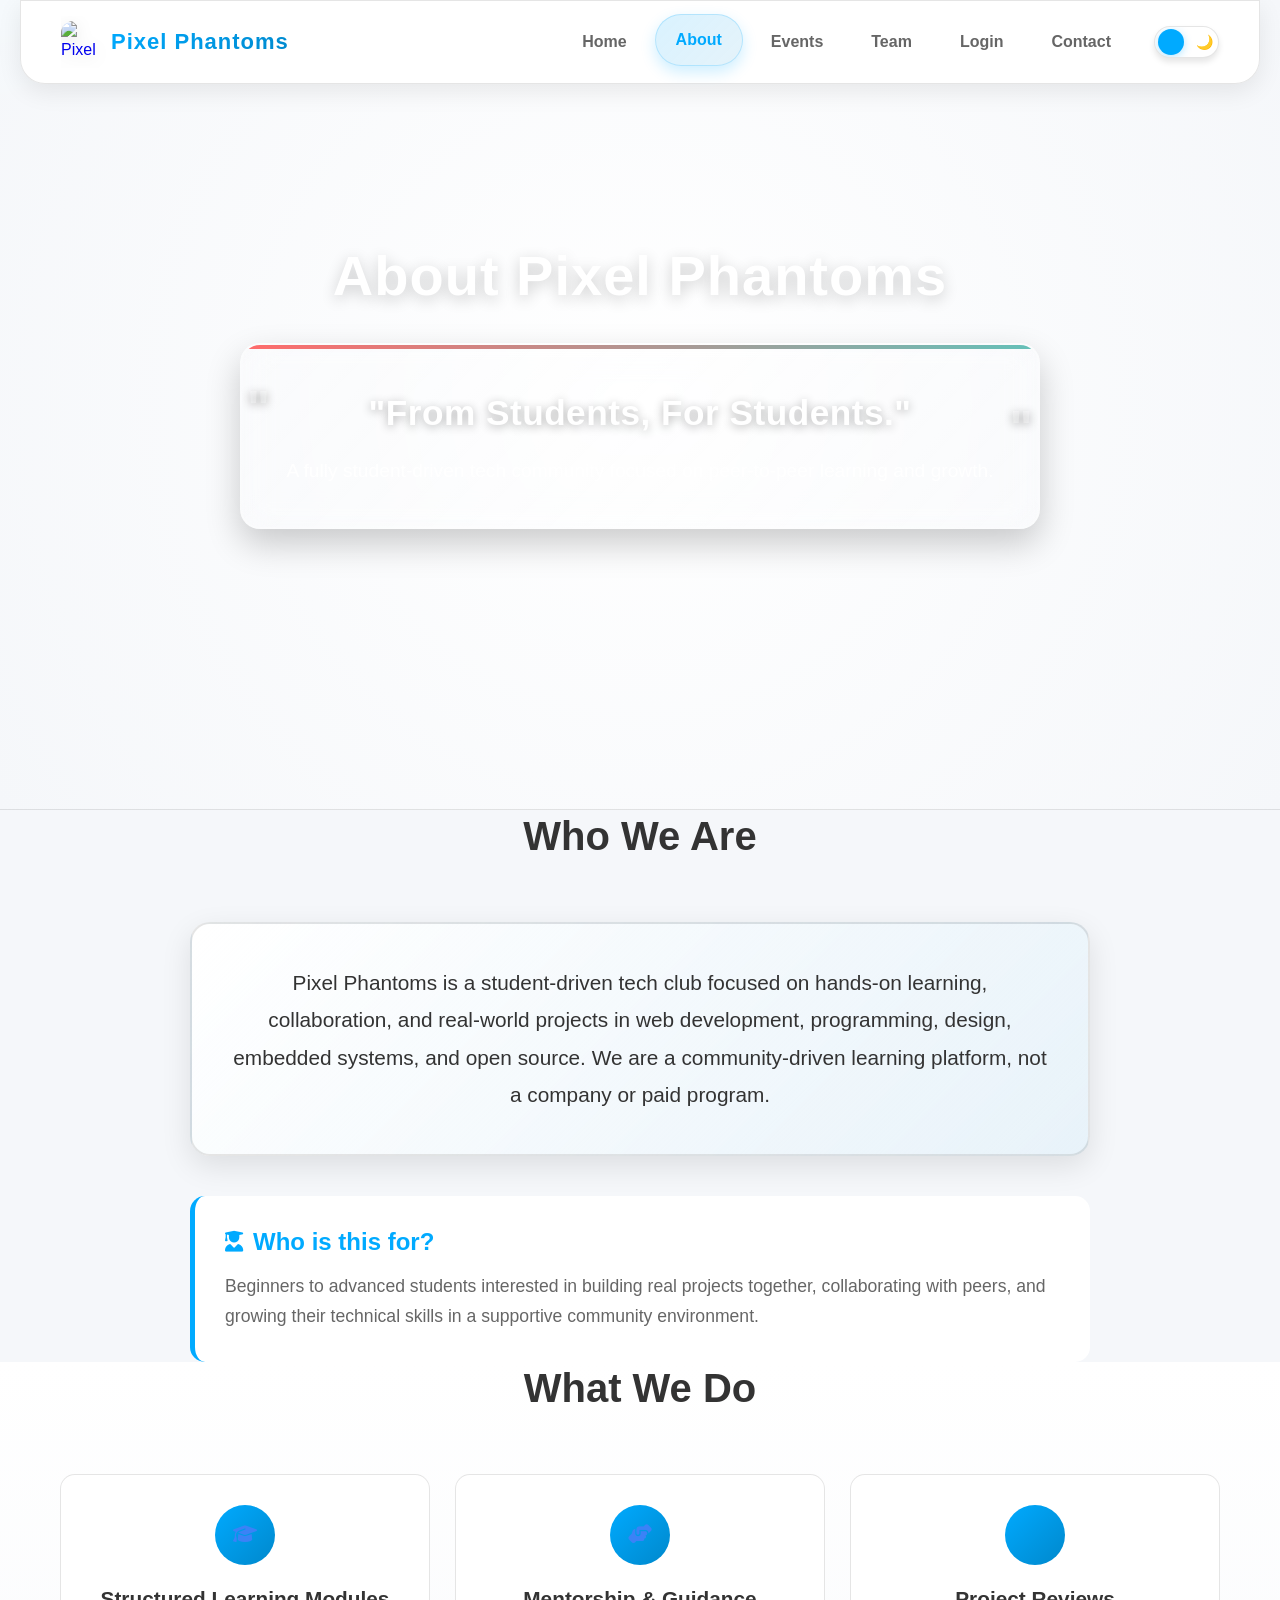
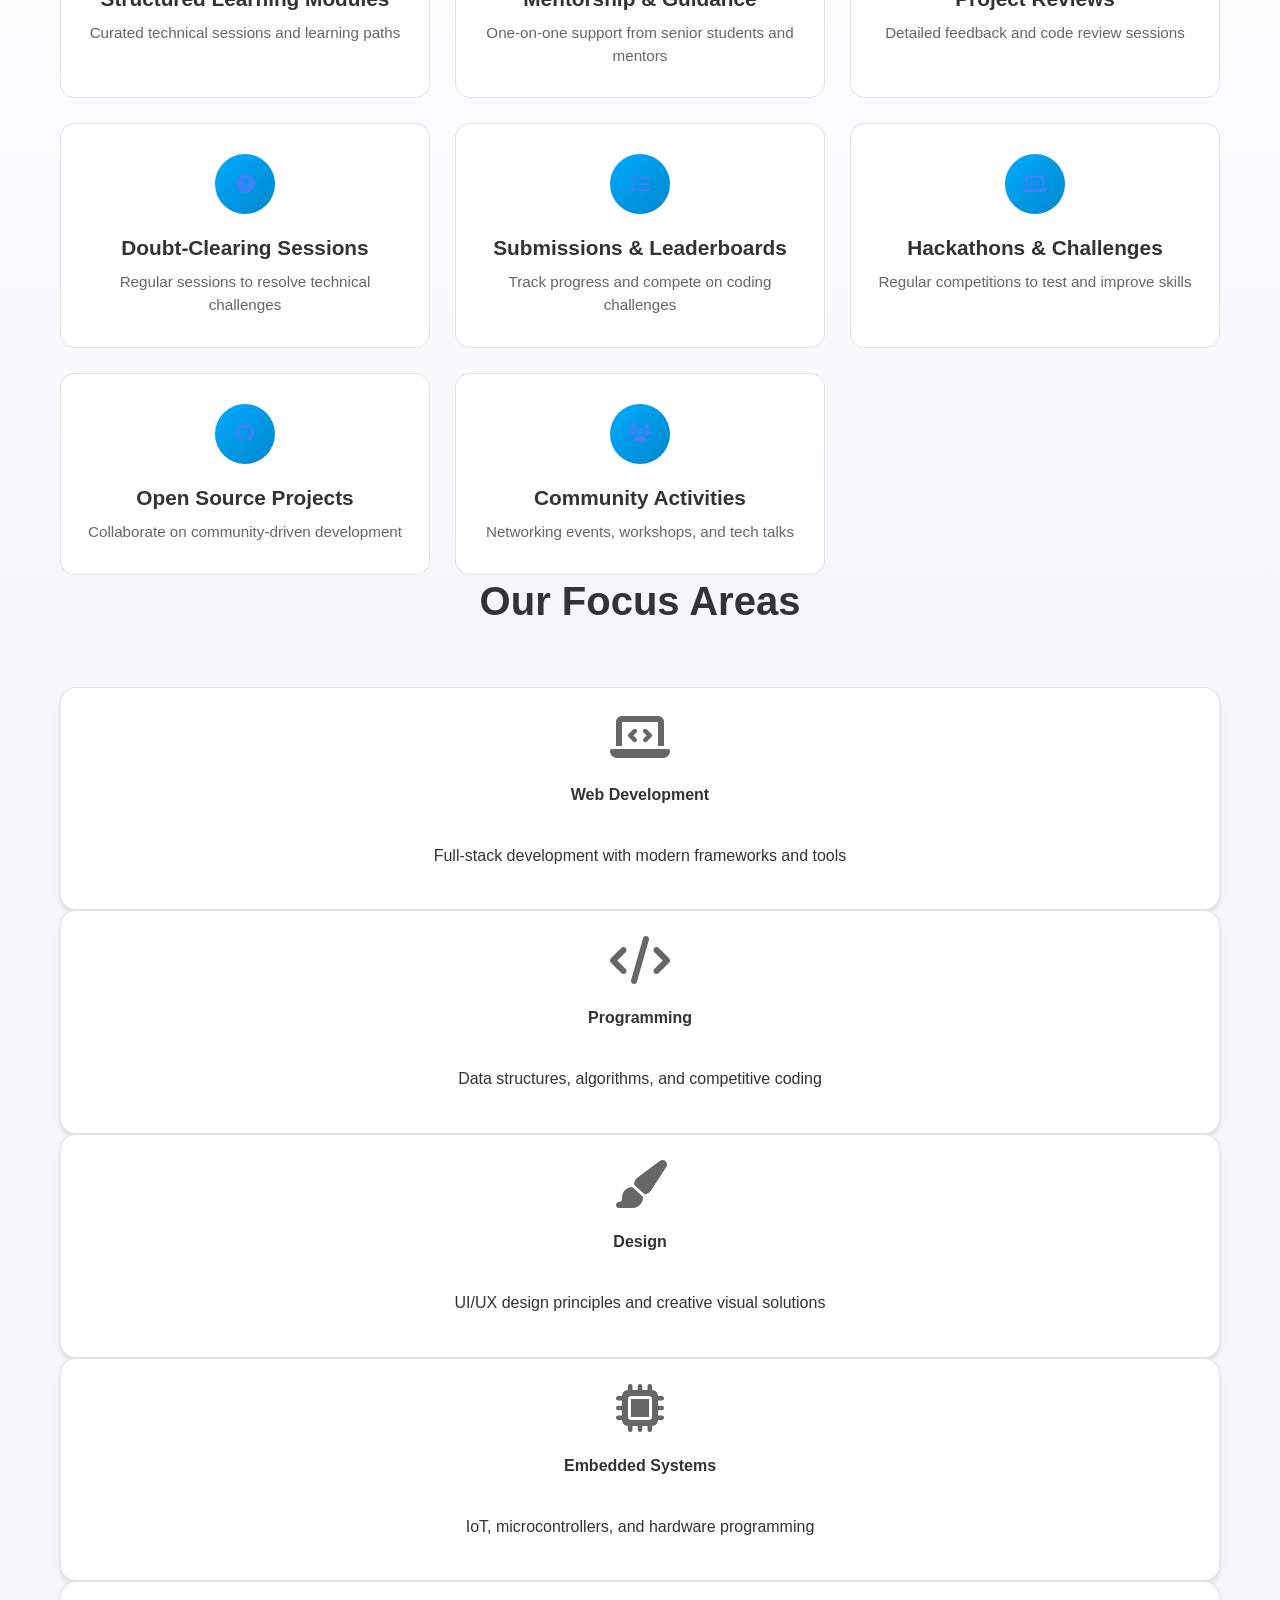
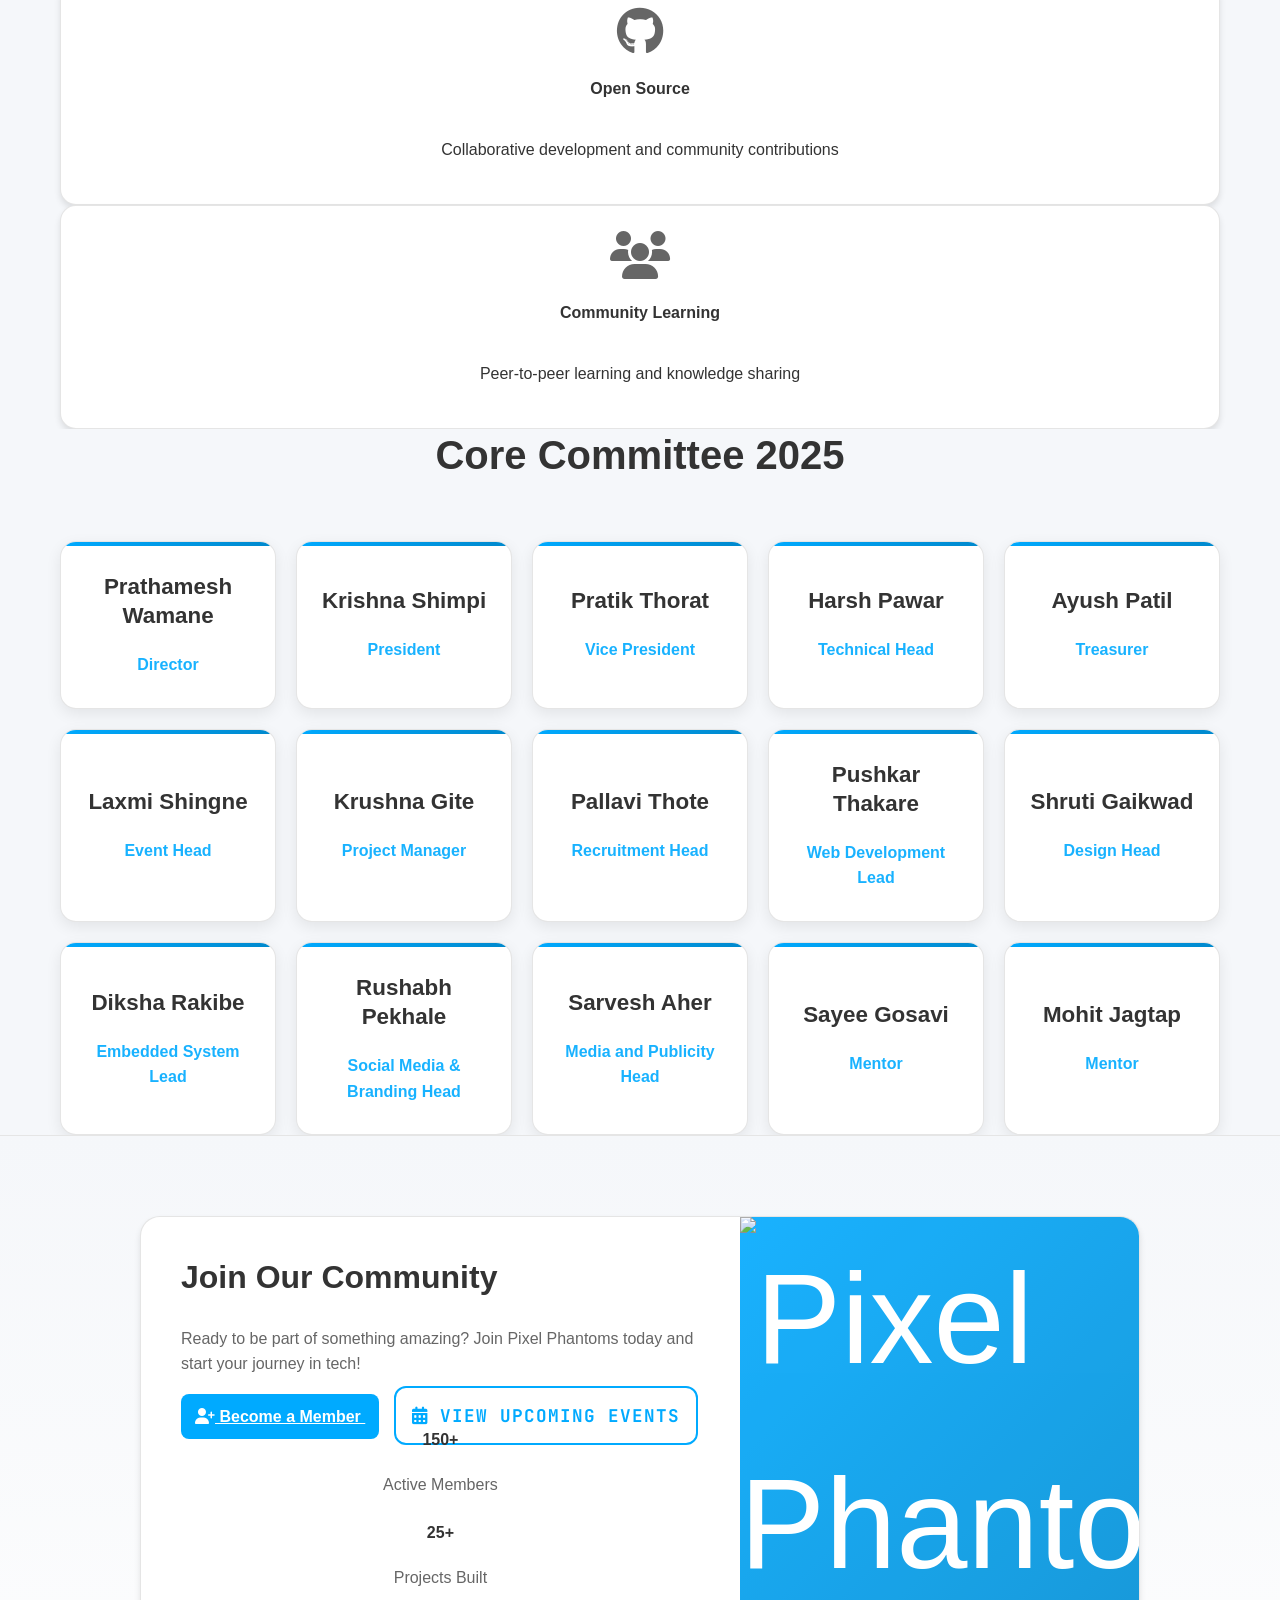
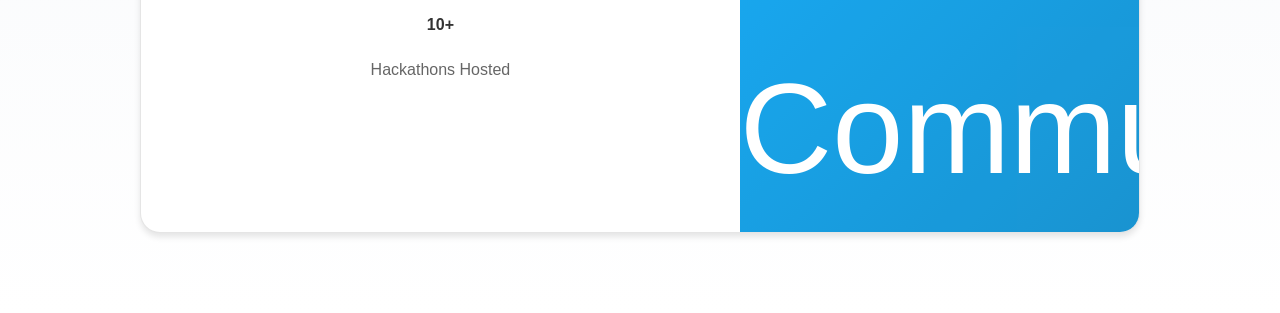
==== commit 4bd90908: "Merge branch 'main' into fix/added-favicon-logo-all-pages" ====
--- a/about.html
+++ b/about.html
@@ -29,11 +29,38 @@
     <link rel="stylesheet" href="css/events.css" />
     <style>
       /* Minimal modal styles that reuse login.css form classes */
-      #register-modal { position: fixed; inset: 0; display: none; align-items: center; justify-content: center; background: rgba(0,0,0,0.6); z-index: 9999; }
-      #register-modal.show { display: flex; }
-      #register-modal .modal-dialog { max-width: 560px; width: 100%; padding: 20px; border-radius: 14px; position: relative; }
-      #register-modal .modal-close { position: absolute; top: 12px; right: 12px; background: transparent; border: none; color: var(--text-primary); font-size: 1.4rem; cursor: pointer; }
-      #register-modal .register-form .input-group { margin-bottom: 12px; }
+      #register-modal {
+        position: fixed;
+        inset: 0;
+        display: none;
+        align-items: center;
+        justify-content: center;
+        background: rgba(0, 0, 0, 0.6);
+        z-index: 9999;
+      }
+      #register-modal.show {
+        display: flex;
+      }
+      #register-modal .modal-dialog {
+        max-width: 560px;
+        width: 100%;
+        padding: 20px;
+        border-radius: 14px;
+        position: relative;
+      }
+      #register-modal .modal-close {
+        position: absolute;
+        top: 12px;
+        right: 12px;
+        background: transparent;
+        border: none;
+        color: var(--text-primary);
+        font-size: 1.4rem;
+        cursor: pointer;
+      }
+      #register-modal .register-form .input-group {
+        margin-bottom: 12px;
+      }
     </style>
     <link
       href="https://fonts.googleapis.com/css2?family=JetBrains+Mono:wght@400;700;800&display=swap"
@@ -49,7 +76,7 @@
     <div id="scroll-progress-container">
       <div id="scroll-progress-bar"></div>
     </div>
-    
+
     <!-- SKIP TO CONTENT LINK (ACCESSIBILITY) -->
     <a href="#main-about" class="skip-to-content" id="skip-link">
       <i class="fas fa-forward"></i> Skip to Main Content
@@ -62,133 +89,233 @@
       renderNavbar();
     </script>
 
-    <main id="main-about" tabindex="-1">
-      <!-- Hero Section - Matching Events page style -->
-      <section class="hero events-hero">
-        <h1>About Pixel Phantoms</h1>
-        <p>A student-driven tech community empowering learners through code, collaboration, and creativity.</p>
-        <div class="about-motto">"From Students, For Students."</div>
-      </section>
-
-      <!-- Mission Section -->
-      <section class="content" id="mission-section">
+    <main id="main-content" tabindex="-1">
+      <!-- Hero Section -->
+      <section class="hero-section" role="banner">
+        <div class="hero-content">
+          <h1 class="hero-title">About Pixel Phantoms</h1>
+          <div class="hero-subtitle">
+            <div class="motto-banner">
+              <p class="motto-main">"From Students, For Students."</p>
+              <p class="motto-subtitle">A fully student-driven tech community focused on peer-to-peer learning and growth.</p>
+            </div>
+          </div>
+        </div>
+      </section>
+
+      <section class="who-we-are-section content-section" aria-labelledby="who-we-are-heading">
         <div class="container">
-          <h2 class="section-title">Our Mission</h2>
-          <div class="mission-description">
-            Pixel Phantoms is a student-driven tech club dedicated to empowering learners through
-            structured learning modules, mentorship, project reviews, doubt-clearing sessions,
-            submissions, leaderboards, hackathons, and technical activities.
-          </div>
-        </div>
-      </section>
-
-      <!-- Focus Areas Section - Using same grid layout as events -->
-      <section class="content" id="focus-section">
+          <h2 class="section-title" id="who-we-are-heading">Who We Are</h2>
+          <div class="who-we-are-content">
+            <div class="definition-card">
+              <p class="definition-text">
+                Pixel Phantoms is a student-driven tech club focused on hands-on learning, collaboration, and real-world projects in web development, programming, design, embedded systems, and open source. We are a community-driven learning platform, not a company or paid program.
+              </p>
+            </div>
+            
+            <div class="who-is-this-for">
+              <h3 id="who-is-this-for-heading">
+                <i class="fas fa-user-graduate" aria-hidden="true"></i> Who is this for?
+              </h3>
+              <p class="audience-description">
+                Beginners to advanced students interested in building real projects together, collaborating with peers, and growing their technical skills in a supportive community environment.
+              </p>
+            </div>
+          </div>
+        </div>
+      </section>
+
+      <section class="what-we-do-section content-section" aria-labelledby="what-we-do-heading">
         <div class="container">
-          <h2 class="section-title">Focus Areas</h2>
-          <div class="focus-container" id="focus-container">
+          <h2 class="section-title" id="what-we-do-heading">What We Do</h2>
+          <div class="activities-grid">
+            <div class="activity-card" role="listitem" tabindex="0">
+              <div class="activity-icon">
+                <i class="fas fa-graduation-cap" aria-hidden="true"></i>
+              </div>
+              <h3>Structured Learning Modules</h3>
+              <p>Curated technical sessions and learning paths</p>
+            </div>
+            
+            <div class="activity-card" role="listitem" tabindex="0">
+              <div class="activity-icon">
+                <i class="fas fa-hands-helping" aria-hidden="true"></i>
+              </div>
+              <h3>Mentorship & Guidance</h3>
+              <p>One-on-one support from senior students and mentors</p>
+            </div>
+            
+            <div class="activity-card" role="listitem" tabindex="0">
+              <div class="activity-icon">
+                <i class="fas fa-code-review" aria-hidden="true"></i>
+              </div>
+              <h3>Project Reviews</h3>
+              <p>Detailed feedback and code review sessions</p>
+            </div>
+            
+            <div class="activity-card" role="listitem" tabindex="0">
+              <div class="activity-icon">
+                <i class="fas fa-question-circle" aria-hidden="true"></i>
+              </div>
+              <h3>Doubt-Clearing Sessions</h3>
+              <p>Regular sessions to resolve technical challenges</p>
+            </div>
+            
+            <div class="activity-card" role="listitem" tabindex="0">
+              <div class="activity-icon">
+                <i class="fas fa-tasks" aria-hidden="true"></i>
+              </div>
+              <h3>Submissions & Leaderboards</h3>
+              <p>Track progress and compete on coding challenges</p>
+            </div>
+            
+            <div class="activity-card" role="listitem" tabindex="0">
+              <div class="activity-icon">
+                <i class="fas fa-laptop-code" aria-hidden="true"></i>
+              </div>
+              <h3>Hackathons & Challenges</h3>
+              <p>Regular competitions to test and improve skills</p>
+            </div>
+            
+            <div class="activity-card" role="listitem" tabindex="0">
+              <div class="activity-icon">
+                <i class="fab fa-github" aria-hidden="true"></i>
+              </div>
+              <h3>Open Source Projects</h3>
+              <p>Collaborate on community-driven development</p>
+            </div>
+            
+            <div class="activity-card" role="listitem" tabindex="0">
+              <div class="activity-icon">
+                <i class="fas fa-users" aria-hidden="true"></i>
+              </div>
+              <h3>Community Activities</h3>
+              <p>Networking events, workshops, and tech talks</p>
+            </div>
+          </div>
+        </div>
+      </section>
+
+      <section class="focus-areas-section content-section" aria-labelledby="focus-areas-heading">
+        <div class="container">
+          <h2 class="section-title" id="focus-areas-heading">Our Focus Areas</h2>
+          <div class="focus-grid" role="list">
             <div class="focus-card" role="listitem" tabindex="0">
               <i class="fas fa-laptop-code icon" aria-hidden="true"></i>
-              <h3>Web Development</h3>
+              <h4>Web Development</h4>
               <p class="focus-card-desc">
                 Full-stack development with modern frameworks and tools
               </p>
             </div>
             <div class="focus-card" role="listitem" tabindex="0">
               <i class="fas fa-code icon" aria-hidden="true"></i>
-              <h3>Programming</h3>
+              <h4>Programming</h4>
               <p class="focus-card-desc">Data structures, algorithms, and competitive coding</p>
             </div>
             <div class="focus-card" role="listitem" tabindex="0">
               <i class="fas fa-paint-brush icon" aria-hidden="true"></i>
-              <h3>Design</h3>
+              <h4>Design</h4>
               <p class="focus-card-desc">
                 UI/UX design principles and creative visual solutions
               </p>
             </div>
             <div class="focus-card" role="listitem" tabindex="0">
               <i class="fas fa-microchip icon" aria-hidden="true"></i>
-              <h3>Embedded Systems</h3>
+              <h4>Embedded Systems</h4>
               <p class="focus-card-desc">IoT, microcontrollers, and hardware programming</p>
             </div>
             <div class="focus-card" role="listitem" tabindex="0">
               <i class="fab fa-github icon" aria-hidden="true"></i>
-              <h3>Open Source</h3>
+              <h4>Open Source</h4>
               <p class="focus-card-desc">
                 Collaborative development and community contributions
               </p>
             </div>
             <div class="focus-card" role="listitem" tabindex="0">
               <i class="fas fa-users icon" aria-hidden="true"></i>
-              <h3>Community Learning</h3>
+              <h4>Community Learning</h4>
               <p class="focus-card-desc">Peer-to-peer learning and knowledge sharing</p>
             </div>
           </div>
         </div>
       </section>
 
-      <!-- Committee Section - Using same grid layout as events -->
-      <section class="content" id="committee-section">
+      <section class="committee-section content-section" aria-labelledby="committee-heading">
         <div class="container">
-          <h2 class="section-title">Core Committee 2025</h2>
-          <div class="committee-container" id="committee-container">
-            <div class="member-card" role="listitem">
+          <h2 class="section-title" id="committee-heading">Core Committee 2025</h2>
+
+          <div class="committee-grid" role="list">
+            <div class="member-card director" role="listitem">
               <h3>Prathamesh Wamane</h3>
               <p class="member-role">Director</p>
             </div>
-            <div class="member-card" role="listitem">
+
+            <div class="member-card president" role="listitem">
               <h3>Krishna Shimpi</h3>
               <p class="member-role">President</p>
             </div>
-            <div class="member-card" role="listitem">
+
+            <div class="member-card vp" role="listitem">
               <h3>Pratik Thorat</h3>
               <p class="member-role">Vice President</p>
             </div>
-            <div class="member-card" role="listitem">
+
+            <div class="member-card head" role="listitem">
               <h3>Harsh Pawar</h3>
               <p class="member-role">Technical Head</p>
             </div>
-            <div class="member-card" role="listitem">
+
+            <div class="member-card head" role="listitem">
               <h3>Ayush Patil</h3>
               <p class="member-role">Treasurer</p>
             </div>
-            <div class="member-card" role="listitem">
+
+            <div class="member-card head" role="listitem">
               <h3>Laxmi Shingne</h3>
               <p class="member-role">Event Head</p>
             </div>
-            <div class="member-card" role="listitem">
+
+            <div class="member-card head" role="listitem">
               <h3>Krushna Gite</h3>
               <p class="member-role">Project Manager</p>
             </div>
-            <div class="member-card" role="listitem">
+
+            <div class="member-card head" role="listitem">
               <h3>Pallavi Thote</h3>
               <p class="member-role">Recruitment Head</p>
             </div>
-            <div class="member-card" role="listitem">
+
+            <div class="member-card head" role="listitem">
               <h3>Pushkar Thakare</h3>
               <p class="member-role">Web Development Lead</p>
             </div>
-            <div class="member-card" role="listitem">
+
+            <div class="member-card head" role="listitem">
               <h3>Shruti Gaikwad</h3>
               <p class="member-role">Design Head</p>
             </div>
-            <div class="member-card" role="listitem">
+
+            <div class="member-card head" role="listitem">
               <h3>Diksha Rakibe</h3>
               <p class="member-role">Embedded System Lead</p>
             </div>
-            <div class="member-card" role="listitem">
+
+            <div class="member-card head" role="listitem">
               <h3>Rushabh Pekhale</h3>
               <p class="member-role">Social Media & Branding Head</p>
             </div>
-            <div class="member-card" role="listitem">
+
+            <div class="member-card head" role="listitem">
               <h3>Sarvesh Aher</h3>
               <p class="member-role">Media and Publicity Head</p>
             </div>
-            <div class="member-card" role="listitem">
+
+            <div class="member-card mentor" role="listitem">
               <h3>Sayee Gosavi</h3>
               <p class="member-role">Mentor</p>
             </div>
-            <div class="member-card" role="listitem">
+
+            <div class="member-card mentor" role="listitem">
               <h3>Mohit Jagtap</h3>
               <p class="member-role">Mentor</p>
             </div>
@@ -201,9 +328,12 @@
         <div class="organize-container">
           <div class="organize-content">
             <h2>Join Our Community</h2>
-            <p>Ready to be part of something amazing? Join Pixel Phantoms today and start your journey in tech!</p>
+            <p>
+              Ready to be part of something amazing? Join Pixel Phantoms today and start your
+              journey in tech!
+            </p>
             <div class="join-buttons">
-              <a href="pages/join-us.html" class="btn-organize" style="margin-right: 15px;">
+              <a href="pages/join-us.html" class="btn-organize" style="margin-right: 15px">
                 <i class="fas fa-user-plus"></i> Become a Member
               </a>
               <a href="events.html" class="btn-secondary">
@@ -226,7 +356,11 @@
             </div>
           </div>
           <div class="organize-image">
-            <img src="https://picsum.photos/seed/community/400/500" alt="Pixel Phantoms Community" loading="lazy" />
+            <img
+              src="https://picsum.photos/seed/community/400/500"
+              alt="Pixel Phantoms Community"
+              loading="lazy"
+            />
           </div>
         </div>
       </section>
@@ -235,26 +369,35 @@
     <div id="footer-placeholder"></div>
     <script src="js/footer.js"></script>
     <script>
-      renderFooter('');
+      const basePath = '';
+      document.addEventListener('DOMContentLoaded', () => {
+        if (typeof renderFooter === 'function') {
+          renderFooter(basePath);
+        } else {
+          console.error(
+            'renderFooter function not found. Make sure footer.js is loaded correctly.'
+          );
+        }
+      });
     </script>
 
     <script src="js/theme.js"></script>
     <script src="js/cursor-effect.js"></script>
     <script src="js/back-to-top.js"></script>
     <script src="js/scroll-progress.js"></script>
-    
+
     <script>
       // Add hover effects to cards
-      document.addEventListener('DOMContentLoaded', function() {
+      document.addEventListener('DOMContentLoaded', function () {
         const cards = document.querySelectorAll('.focus-card, .member-card');
         cards.forEach(card => {
-          card.addEventListener('mouseenter', function() {
+          card.addEventListener('mouseenter', function () {
             this.style.transform = 'translateY(-8px)';
             this.style.boxShadow = '0 15px 30px rgba(0,0,0,0.15)';
             this.style.borderColor = 'var(--accent-color)';
           });
-          
-          card.addEventListener('mouseleave', function() {
+
+          card.addEventListener('mouseleave', function () {
             this.style.transform = 'translateY(0)';
             this.style.boxShadow = '';
             this.style.borderColor = '';
@@ -263,4 +406,4 @@
       });
     </script>
   </body>
-</html>+</html>
--- a/css/style.css
+++ b/css/style.css
@@ -1,86 +1,88 @@
 /* CSS VARIABLES FOR THEMES */
 :root {
-    /* Light theme variables */
-    --bg-primary: #f5f7fa;
-    --bg-secondary: #ffffff;
-    --bg-navbar: rgba(255, 255, 255, 0.95);
-    --bg-navbar-scrolled: rgba(255, 255, 255, 0.98);
-    --text-primary: #333333;
-    --text-secondary: #666666;
-    --accent-color: #00aaff;
-    --border-color: rgba(0, 0, 0, 0.1);
-    --card-bg: #ffffff;
-    --input-bg: #ffffff;
-    --shadow: 0 4px 6px rgba(0, 0, 0, 0.1);
-    --nav-shadow: 0 8px 25px rgba(0, 0, 0, 0.08);
-  
-    /* Footer Light Theme Variables */
-    --footer-bg: #1a1a2e;
-    --footer-bg-secondary: #16213e;
-    --footer-text: #e6e6e6;
-    --footer-text-secondary: #a0aec0;
-    --footer-heading: #ffffff;
-    --footer-link: #cbd5e0;
-    --footer-link-hover: #ffffff;
-    --footer-border: #2d3748;
-    --social-bg: #2d3748;
-    --social-bg-hover: #4a5568;
-    --social-icon: #cbd5e0;
-    --social-icon-hover: #ffffff;
-    --social-border: #4a5568;
-    --footer-input-bg: #2d3748;
-    --input-border: #4a5568;
-    --input-text: #e2e8f0;
-    --input-placeholder: #718096;
-    --accent-primary: #667eea;
-    --accent-secondary: #764ba2;
-  
-    /* Font Variables for Consistency */
-    --font-primary: 'Segoe UI', Tahoma, Geneva, Verdana, sans-serif;
-    --font-heading: 'Segoe UI', Tahoma, Geneva, Verdana, sans-serif;
-    --font-mono: 'Courier New', monospace;
-    --font-hud: 'JetBrains Mono', monospace;
-  
-    /* Shared UI Tokens for Consistency */
-    --spacing-xs: 4px;
-    --spacing-sm: 8px;
-    --spacing-md: 16px;
-    --spacing-lg: 20px;
-    --spacing-xl: 30px;
-    --spacing-xxl: 40px;
-  
-    --shadow-hover: 0 8px 25px rgba(0, 170, 255, 0.2);
-    --shadow-hover-strong: 0 12px 30px rgba(0, 170, 255, 0.3);
-  
-    --hover-transform: translateY(-5px);
-    --hover-transform-strong: translateY(-8px) scale(1.02);
-  
-    --border-radius-sm: 8px;
-    --border-radius-md: 12px;
-    --border-radius-lg: 16px;
-    --border-radius-xl: 20px;
-  }
-  :root .hack-main-card h3 {
+  /* Light theme variables */
+  --bg-primary: #f5f7fa;
+  --bg-secondary: #ffffff;
+  --bg-navbar: rgba(255, 255, 255, 0.95);
+  --bg-navbar-scrolled: rgba(255, 255, 255, 0.98);
+  --text-primary: #333333;
+  --text-secondary: #666666;
+  --accent-color: #00aaff;
+  --border-color: rgba(0, 0, 0, 0.1);
+  --card-bg: #ffffff;
+  --input-bg: #ffffff;
+  --shadow: 0 4px 6px rgba(0, 0, 0, 0.1);
+  --nav-shadow: 0 8px 25px rgba(0, 0, 0, 0.08);
+
+  /* Footer Light Theme Variables */
+  --footer-bg: #1a1a2e;
+  --footer-bg-secondary: #16213e;
+  --footer-text: #e6e6e6;
+  --footer-text-secondary: #a0aec0;
+  --footer-heading: #ffffff;
+  --footer-link: #cbd5e0;
+  --footer-link-hover: #ffffff;
+  --footer-border: #2d3748;
+  --social-bg: #2d3748;
+  --social-bg-hover: #4a5568;
+  --social-icon: #cbd5e0;
+  --social-icon-hover: #ffffff;
+  --social-border: #4a5568;
+  --footer-input-bg: #2d3748;
+  --input-border: #4a5568;
+  --input-text: #e2e8f0;
+  --input-placeholder: #718096;
+  --accent-primary: #667eea;
+  --accent-secondary: #764ba2;
+
+  /* Font Variables for Consistency */
+  --font-primary: 'Segoe UI', Tahoma, Geneva, Verdana, sans-serif;
+  --font-heading: 'Segoe UI', Tahoma, Geneva, Verdana, sans-serif;
+  --font-mono: 'Courier New', monospace;
+  --font-hud: 'JetBrains Mono', monospace;
+
+  /* Shared UI Tokens for Consistency */
+  --spacing-xs: 4px;
+  --spacing-sm: 8px;
+  --spacing-md: 16px;
+  --spacing-lg: 20px;
+  --spacing-xl: 30px;
+  --spacing-xxl: 40px;
+
+  --shadow-hover: 0 8px 25px rgba(0, 170, 255, 0.2);
+  --shadow-hover-strong: 0 12px 30px rgba(0, 170, 255, 0.3);
+
+  --hover-transform: translateY(-5px);
+  --hover-transform-strong: translateY(-8px) scale(1.02);
+
+  --border-radius-sm: 8px;
+  --border-radius-md: 12px;
+  --border-radius-lg: 16px;
+  --border-radius-xl: 20px;
+}
+:root .hack-main-card h3 {
   --text-primary: rgb(255, 250, 250);
-  }
-.hack-main-card h3 ,#home-event-desc{
-      background: rgba(0, 0, 0, 0.248); /* dark glass */
+}
+.hack-main-card h3,
+#home-event-desc {
+  background: rgba(0, 0, 0, 0.248); /* dark glass */
   backdrop-filter: blur(2px);
   -webkit-backdrop-filter: blur(2px);
   border-radius: 10px;
   padding-left: 20px;
   padding-right: 20px;
-  text-shadow: 0 1px 2px rgba(0,0,0,0.4);
+  text-shadow: 0 1px 2px rgba(0, 0, 0, 0.4);
 }
 
 :root .btn-hollow {
-    --text-primary: white;
-}
+  --text-primary: white;
+}
+
 :root .btn-hollow:hover {
     --text-primary: #00aaff;
 }
 
-  [data-theme="dark"] {
+[data-theme="dark"] {
     /* Dark theme variables */
     --bg-primary: #0d0f14;
     --bg-secondary: #13161d;
@@ -94,7 +96,7 @@
     --input-bg: #1a1d25;
     --shadow: 0 4px 6px rgba(0, 0, 0, 0.3);
     --nav-shadow: 0 8px 25px rgba(0, 0, 0, 0.2);
-    
+
     /* Footer Dark Theme Variables */
     --footer-bg: #0f1419;
     --footer-bg-secondary: #1a202c;
@@ -115,13 +117,13 @@
     --input-placeholder: #718096;
     --accent-primary: #00aaff;
     --accent-secondary: #0088cc;
-    
+
     /* Neon colors for dark theme */
     --neon-green: #0aff9d;
     --neon-cyan: #00aaff;
     --neon-purple: #bc13fe;
     --neon-red: #ff003c;
-    
+
     /* Stats Widget Variables for Dark Theme */
     --panel-bg: rgba(26, 29, 37, 0.85);
     --panel-border: 1px solid rgba(255, 255, 255, 0.1);
@@ -129,7 +131,7 @@
     --text-dim: #bbbbbb;
     --font-hud: 'JetBrains Mono', monospace;
     --font-mono: 'JetBrains Mono', monospace;
-  
+
     /* Shared UI Tokens for Consistency */
     --spacing-xs: 4px;
     --spacing-sm: 8px;
@@ -137,1328 +139,2832 @@
     --spacing-lg: 20px;
     --spacing-xl: 30px;
     --spacing-xxl: 40px;
-  
+
     --shadow-hover: 0 8px 25px rgba(0, 170, 255, 0.2);
     --shadow-hover-strong: 0 12px 30px rgba(0, 170, 255, 0.3);
-  
+
     --hover-transform: translateY(-5px);
     --hover-transform-strong: translateY(-8px) scale(1.02);
-  
+
     --border-radius-sm: 8px;
     --border-radius-md: 12px;
     --border-radius-lg: 16px;
     --border-radius-xl: 20px;
-  }
-[data-theme="dark"] .hack-main-card h3{
-    --text-primary:#ffffff;
-  }
-  /* Light mode */
+}
+
+[data-theme="dark"] .hack-main-card h3 {
+    --text-primary: #ffffff;
+}
+
+/* Light mode */
 #home-event-desc {
-  --text-primary: rgb(255, 255, 255);
-  color: var(--text-primary);
-}
+    --text-primary: rgb(255, 255, 255);
+    color: var(--text-primary);
+}
+
 /* Dark mode */
 [data-theme="dark"] #home-event-desc {
-  --text-primary: #ffffff;
+    --text-primary: #ffffff;
 }
 
 /*========================*/
-  /* GENERAL */
-  html {
-      overflow-x: hidden;
-      width: 100%;
-  }
-  
-  body {
-      margin: 0;
-      padding: 0;
-      font-family: var(--font-primary);
-      background: var(--bg-primary);
-      color: var(--text-primary);
-      transition: background-color 0.3s ease, color 0.3s ease;
-      display: flex;
-      flex-direction: column;
-      min-height: 100vh;
-      line-height: 1.6;
-      overflow-x: hidden;
-      width: 100%;
-      position: relative;
-      -webkit-font-smoothing: antialiased;
-      -moz-osx-font-smoothing: grayscale;
-  }
-  
-  /* Global layout container */
-  .container {
+/* GENERAL */
+html {
+    overflow-x: hidden;
+    width: 100%;
+}
+
+body {
+    margin: 0;
+    padding: 0;
+    font-family: var(--font-primary);
+    background: var(--bg-primary);
+    color: var(--text-primary);
+    transition: background-color 0.3s ease, color 0.3s ease;
+    display: flex;
+    flex-direction: column;
+    min-height: 100vh;
+    line-height: 1.6;
+    overflow-x: hidden;
+    width: 100%;
+    position: relative;
+    -webkit-font-smoothing: antialiased;
+    -moz-osx-font-smoothing: grayscale;
+}
+
+/* Global layout container */
+.container {
     max-width: 1200px;
     margin-left: auto;
     margin-right: auto;
     padding-left: 24px;
     padding-right: 24px;
     box-sizing: border-box;
-  }
-  
-  /* Ensure all headings use consistent fonts */
-  h1, h2, h3, h4, h5, h6 {
-      font-family: var(--font-heading);
-      font-weight: 600;
-      line-height: 1.3;
-      margin-top: 0;
-  }
-  
-  /* Prevent body scroll when mobile menu is open */
-  body.mobile-menu-open {
-      overflow: hidden;
-      position: fixed;
-      width: 100%;
-      height: 100%;
-  }
-  
-  /* MAIN CONTENT WRAPPER */
-  .main-content {
-      flex: 1;
-      padding-top: 80px; /* Account for fixed navbar */
-  }
-  
-  /* NAVBAR - UPDATED WITH CURVED DESIGN AND ANIMATIONS */
+}
+
+/* Ensure all headings use consistent fonts */
+h1,
+h2,
+h3,
+h4,
+h5,
+h6 {
+    font-family: var(--font-heading);
+    font-weight: 600;
+    line-height: 1.3;
+    margin-top: 0;
+}
+
+/* Prevent body scroll when mobile menu is open */
+body.mobile-menu-open {
+  overflow: hidden;
+  position: fixed;
+  width: 100%;
+  height: 100%;
+}
+
+/* MAIN CONTENT WRAPPER */
+.main-content {
+  flex: 1;
+  padding-top: 80px; /* Account for fixed navbar */
+}
+
+/* NAVBAR - UPDATED WITH CURVED DESIGN AND ANIMATIONS */
+.navbar {
+  display: flex;
+  justify-content: space-between;
+  align-items: center;
+  background: var(--bg-navbar);
+  padding: 15px 40px;
+  position: fixed;
+  top: 0;
+  left: 0;
+  right: 0;
+  z-index: 1000;
+  transition: all 0.3s cubic-bezier(0.4, 0, 0.2, 1);
+  backdrop-filter: blur(15px);
+  -webkit-backdrop-filter: blur(15px);
+  border-bottom-left-radius: 25px;
+  border-bottom-right-radius: 25px;
+  box-shadow: var(--nav-shadow);
+  border: 1px solid var(--border-color);
+  margin: 0 20px;
+  width: calc(100% - 40px);
+  box-sizing: border-box;
+  transform: translateY(0);
+}
+
+/* Navbar scroll effect */
+.navbar.scrolled {
+  background: var(--bg-navbar-scrolled);
+  padding: 12px 40px;
+  border-bottom-left-radius: 20px;
+  border-bottom-right-radius: 20px;
+  box-shadow: 0 10px 30px rgba(0, 0, 0, 0.15);
+  transform: translateY(0);
+}
+
+/* Logo with animation */
+.logo {
+  display: flex;
+  align-items: center;
+  gap: 12px;
+  position: relative;
+  overflow: hidden;
+  padding: 5px 0;
+}
+
+.logo-link {
+  display: flex;
+  align-items: center;
+  gap: 8px;
+  text-decoration: none;
+}
+
+.logo::before {
+  content: '';
+  position: absolute;
+  bottom: 0;
+  left: 0;
+  width: 0;
+  height: 2px;
+  background: linear-gradient(90deg, var(--accent-color), #0088cc);
+  transition: width 0.3s ease;
+}
+
+.logo:hover::before {
+  width: 100%;
+}
+
+.logo img {
+  width: 42px;
+  height: 42px;
+  border-radius: 12px;
+  transition: all 0.3s cubic-bezier(0.4, 0, 0.2, 1);
+  filter: drop-shadow(0 4px 8px rgba(0, 0, 0, 0.1));
+}
+
+.logo:hover img {
+  transform: scale(1.1) rotate(5deg);
+  filter: drop-shadow(0 6px 12px rgba(0, 170, 255, 0.3));
+}
+
+.logo span {
+  font-size: 22px;
+  font-weight: 700;
+  letter-spacing: 1px;
+  background: linear-gradient(135deg, var(--accent-color), #0088cc);
+  -webkit-background-clip: text;
+  -webkit-text-fill-color: transparent;
+  background-clip: text;
+  transition: all 0.2s ease;
+  font-family: var(--font-heading);
+}
+
+.logo:hover span {
+  letter-spacing: 1.2px;
+}
+
+/* Navigation Links with Curved Design */
+.nav-links {
+  display: flex;
+  list-style: none;
+  gap: 8px;
+  align-items: center;
+  margin: 0;
+  padding: 0;
+  position: relative;
+}
+
+.nav-links li {
+  position: relative;
+}
+
+.nav-links a {
+  color: var(--text-secondary);
+  text-decoration: none;
+  font-size: 16px;
+  font-weight: 600;
+  transition: all 0.3s cubic-bezier(0.4, 0, 0.2, 1);
+  padding: 12px 20px;
+  border-radius: 50px;
+  position: relative;
+  overflow: hidden;
+  display: flex;
+  align-items: center;
+  gap: 8px;
+  font-family: var(--font-primary);
+}
+
+.nav-links a::before {
+  content: '';
+  position: absolute;
+  top: 0;
+  left: -100%;
+  width: 100%;
+  height: 100%;
+  background: linear-gradient(90deg, transparent, rgba(0, 170, 255, 0.1), transparent);
+  transition: left 0.6s ease;
+}
+
+.nav-links a:hover::before {
+  left: 100%;
+}
+
+.nav-links a:hover,
+.nav-links .active {
+  color: var(--accent-color);
+  background: rgba(0, 170, 255, 0.08);
+  transform: translateY(-2px);
+  box-shadow: 0 6px 15px rgba(0, 170, 255, 0.2);
+}
+
+.nav-links .active {
+  background: linear-gradient(135deg, rgba(0, 170, 255, 0.15), rgba(0, 136, 204, 0.1));
+  border: 1px solid rgba(0, 170, 255, 0.2);
+}
+
+/* Navbar Icons */
+.nav-icon {
+  font-size: 18px;
+  transition: transform 0.2s ease;
+}
+
+.nav-links a:hover .nav-icon {
+  transform: scale(1.2) rotate(10deg);
+}
+
+/* HAMBURGER BUTTON */
+.hamburger {
+  display: none; /* shown only on small screens */
+  align-items: center;
+  justify-content: center;
+  flex-direction: column;
+  gap: 6px;
+  width: 48px;
+  height: 40px;
+  background: var(--card-bg);
+  border-radius: 10px;
+  border: 1px solid var(--border-color);
+  cursor: pointer;
+  padding: 6px;
+  box-shadow: var(--shadow);
+}
+
+.hamburger .bar {
+  display: block;
+  width: 24px;
+  height: 3px;
+  background: var(--text-secondary);
+  border-radius: 2px;
+  transition:
+    transform 0.28s cubic-bezier(0.4, 0, 0.2, 1),
+    opacity 0.1s ease;
+  transform-origin: center;
+}
+
+/* Open state: animate into an X */
+.hamburger.open .bar:nth-child(1) {
+  transform: translateY(9px) rotate(45deg);
+}
+.hamburger.open .bar:nth-child(2) {
+  opacity: 0;
+  transform: scaleX(0);
+}
+.hamburger.open .bar:nth-child(3) {
+  transform: translateY(-9px) rotate(-45deg);
+}
+
+/* MOBILE RESPONSIVE NAV */
+@media (max-width: 768px) {
   .navbar {
-      display: flex;
-      justify-content: space-between;
-      align-items: center;
-      background: var(--bg-navbar);
-      padding: 15px 40px;
-      position: fixed;
-      top: 0;
-      left: 0;
-      right: 0;
-      z-index: 1000;
-      transition: all 0.3s cubic-bezier(0.4, 0, 0.2, 1);
-      backdrop-filter: blur(15px);
-      -webkit-backdrop-filter: blur(15px);
-      border-bottom-left-radius: 25px;
-      border-bottom-right-radius: 25px;
-      box-shadow: var(--nav-shadow);
-      border: 1px solid var(--border-color);
-      margin: 0 20px;
-      width: calc(100% - 40px);
-      box-sizing: border-box;
-      transform: translateY(0);
-  }
-  
-  /* Navbar scroll effect */
+    padding: 12px 18px;
+  }
+
+  /* Show hamburger, hide large horizontal layout */
+  .hamburger {
+    display: flex;
+  }
+
+  /* Enhanced mobile nav-links with scroll prevention */
+  .nav-links {
+    position: fixed;
+    top: 80px;
+    left: 10px;
+    right: 10px;
+    background: var(--bg-navbar);
+    flex-direction: column;
+    gap: 12px;
+    padding: 20px;
+    border-radius: 16px;
+    box-shadow: 0 15px 40px rgba(0, 0, 0, 0.25);
+    transform-origin: top center;
+    transform: translateY(-10px) scaleY(0.9);
+    opacity: 0;
+    pointer-events: none;
+    transition: all 0.25s cubic-bezier(0.4, 0, 0.2, 1);
+    z-index: 999;
+    max-height: 0;
+    border: 1px solid var(--border-color);
+    backdrop-filter: blur(20px);
+    -webkit-backdrop-filter: blur(20px);
+    overflow: hidden;
+  }
+
+  .nav-links.open {
+    max-height: calc(100vh - 100px);
+    overflow-y: auto;
+    overscroll-behavior: contain;
+    -webkit-overflow-scrolling: touch;
+    transform: translateY(0) scaleY(1);
+    opacity: 1;
+    pointer-events: auto;
+    animation: slideDownFade 0.3s ease-out forwards;
+  }
+
+  /* Animation for mobile menu */
+  @keyframes slideDownFade {
+    from {
+      opacity: 0;
+      transform: translateY(-20px) scaleY(0.95);
+    }
+    to {
+      opacity: 1;
+      transform: translateY(0) scaleY(1);
+    }
+  }
+
+  /* Scrollbar styling for mobile menu */
+  .nav-links::-webkit-scrollbar {
+    width: 4px;
+  }
+
+  .nav-links::-webkit-scrollbar-thumb {
+    background: var(--accent-color);
+    border-radius: 2px;
+    opacity: 0.5;
+  }
+
+  .nav-links::-webkit-scrollbar-track {
+    background: transparent;
+  }
+
+  .nav-links li {
+    width: 100%;
+  }
+
+  .nav-links a {
+    display: block;
+    padding: 12px 16px;
+    font-size: 18px;
+    border-radius: 8px;
+    font-family: var(--font-primary);
+  }
+
+  /* Keep theme toggle aligned in mobile menu */
+  .theme-toggle {
+    justify-content: flex-start;
+    margin-left: 0;
+  }
+
+  .container {
+    padding-left: 16px;
+    padding-right: 16px;
+  }
+}
+
+/* THEME TOGGLE - ENHANCED */
+.theme-toggle {
+  display: flex;
+  align-items: center;
+  margin-left: 15px;
+}
+
+.theme-switch {
+  display: none;
+}
+
+.theme-label {
+  position: relative;
+  display: flex;
+  align-items: center;
+  justify-content: space-between;
+  width: 65px;
+  height: 32px;
+  background: var(--card-bg);
+  border-radius: 50px;
+  cursor: pointer;
+  border: 1px solid var(--border-color);
+  transition: all 0.3s cubic-bezier(0.4, 0, 0.2, 1);
+  box-shadow: var(--shadow);
+  padding: 0 5px;
+  overflow: hidden;
+  /* Safari-specific hardware acceleration */
+  -webkit-transform: translateZ(0);
+  transform: translateZ(0);
+  /* Prevent tap highlight on iOS */
+  -webkit-tap-highlight-color: transparent;
+}
+
+.theme-label::before {
+  content: '';
+  position: absolute;
+  top: 0;
+  left: 0;
+  width: 100%;
+  height: 100%;
+  background: linear-gradient(135deg, var(--accent-color), #0088cc);
+  opacity: 0;
+  transition: opacity 0.2s ease;
+  /* Safari prefix */
+  -webkit-transition: opacity 0.2s ease;
+}
+
+.theme-label:hover::before {
+  opacity: 0.1;
+}
+
+.toggle-thumb {
+  position: absolute;
+  width: 26px;
+  height: 26px;
+  background: var(--accent-color);
+  border-radius: 50%;
+  left: 3px;
+  /* Enhanced cross-browser transition with Safari prefixes */
+  transition: transform 0.3s cubic-bezier(0.68, -0.55, 0.27, 1.55);
+  -webkit-transition: transform 0.3s cubic-bezier(0.68, -0.55, 0.27, 1.55);
+  -moz-transition: transform 0.3s cubic-bezier(0.68, -0.55, 0.27, 1.55);
+  -o-transition: transform 0.3s cubic-bezier(0.68, -0.55, 0.27, 1.55);
+  z-index: 2;
+  box-shadow: 0 2px 8px rgba(0, 170, 255, 0.3);
+  /* Hardware acceleration for smooth animation on Safari */
+  -webkit-transform: translateZ(0);
+  transform: translateZ(0);
+  /* Prevent flickering on Safari */
+  -webkit-backface-visibility: hidden;
+  backface-visibility: hidden;
+  -webkit-perspective: 1000;
+  perspective: 1000;
+}
+
+.sun-icon,
+.moon-icon {
+  position: relative;
+  font-size: 14px;
+  /* Enhanced cross-browser transitions */
+  transition: all 0.3s ease;
+  -webkit-transition: all 0.3s ease;
+  -moz-transition: all 0.3s ease;
+  -o-transition: all 0.3s ease;
+  z-index: 1;
+  /* Prevent flickering */
+  -webkit-backface-visibility: hidden;
+  backface-visibility: hidden;
+}
+
+.sun-icon {
+  color: #ffa500;
+  opacity: 0;
+  transform: scale(0.8);
+  -webkit-transform: scale(0.8);
+}
+
+.moon-icon {
+  color: #e2e8f0;
+  opacity: 1;
+  transform: scale(1);
+  -webkit-transform: scale(1);
+}
+
+/* Checked state - enhanced for Safari */
+.theme-switch:checked + .theme-label .toggle-thumb {
+  transform: translateX(33px);
+  -webkit-transform: translateX(33px);
+  -moz-transform: translateX(33px);
+  -ms-transform: translateX(33px);
+}
+
+.theme-switch:checked + .theme-label .sun-icon {
+  opacity: 1;
+  transform: scale(1) rotate(360deg);
+  -webkit-transform: scale(1) rotate(360deg);
+  -moz-transform: scale(1) rotate(360deg);
+  -ms-transform: scale(1) rotate(360deg);
+}
+
+.theme-switch:checked + .theme-label .moon-icon {
+  opacity: 0;
+  transform: scale(0.8) rotate(-360deg);
+  -webkit-transform: scale(0.8) rotate(-360deg);
+  -moz-transform: scale(0.8) rotate(-360deg);
+  -ms-transform: scale(0.8) rotate(-360deg);
+}
+
+/* Safari-specific fixes for smoother animations */
+@media not all and (min-resolution: 0.001dpcm) {
+  @supports (-webkit-appearance: none) {
+    /* Safari-only styles */
+    .toggle-thumb {
+      -webkit-transition-timing-function: cubic-bezier(0.68, -0.55, 0.27, 1.55);
+    }
+
+    .theme-label {
+      -webkit-transition-property: background, border-color, box-shadow;
+      transition-property: background, border-color, box-shadow;
+    }
+  }
+}
+
+/* iOS specific fixes */
+@supports (-webkit-touch-callout: none) {
+  .theme-label {
+    /* iOS tap highlight removal */
+    -webkit-tap-highlight-color: transparent;
+    /* Prevent text selection */
+    -webkit-user-select: none;
+    user-select: none;
+  }
+
+  .toggle-thumb {
+    /* iOS animation smoothing */
+    -webkit-transform: translate3d(0, 0, 0);
+    transform: translate3d(0, 0, 0);
+  }
+}
+
+/* HERO SECTION - ADJUSTED FOR FIXED NAVBAR */
+.hero {
+  text-align: center;
+  padding: 180px 20px 120px;
+  background: var(--bg-primary);
+  margin-top: 0;
+}
+
+.hero h1 {
+  font-size: 3.5rem;
+  margin-bottom: 1rem;
+  font-weight: 700;
+  background: linear-gradient(135deg, var(--accent-color), #0088cc);
+  -webkit-background-clip: text;
+  -webkit-text-fill-color: transparent;
+  background-clip: text;
+  font-family: var(--font-heading);
+  line-height: 1.2;
+}
+
+.hero p {
+  font-size: 1.4rem;
+  color: var(--text-secondary);
+  margin: 0;
+  font-family: var(--font-primary);
+}
+
+/* Hero Buttons */
+.hero-buttons {
+  margin-top: 30px;
+  display: flex;
+  gap: 15px;
+  justify-content: center;
+}
+
+.btn-primary,
+.btn-secondary {
+  padding: 12px 30px;
+  border-radius: 50px;
+  text-decoration: none;
+  font-weight: 600;
+  transition:
+    transform 0.2s ease,
+    box-shadow 0.2s ease;
+  font-family: var(--font-primary);
+}
+
+.btn-primary {
+  background: var(--accent-color);
+  color: white;
+  box-shadow: 0 4px 15px rgba(0, 170, 255, 0.3);
+}
+
+.btn-secondary {
+  background: transparent;
+  border: 2px solid var(--accent-color);
+  color: var(--accent-color);
+}
+
+.btn-primary:hover,
+.btn-secondary:hover {
+  transform: translateY(-3px);
+  box-shadow: 0 6px 20px rgba(0, 170, 255, 0.4);
+}
+
+.btn-secondary:hover {
+  background: var(--accent-color);
+  color: white;
+}
+
+/* CONTENT SECTION */
+.content {
+  max-width: 1200px;
+  margin: 60px auto;
+  padding: 0 20px;
+}
+
+.content h2 {
+  font-size: 2.5rem;
+  margin-bottom: 2rem;
+  text-align: center;
+  color: var(--text-primary);
+  position: relative;
+  font-family: var(--font-heading);
+}
+
+.content h2::after {
+  content: '';
+  position: absolute;
+  bottom: -10px;
+  left: 50%;
+  transform: translateX(-50%);
+  width: 80px;
+  height: 3px;
+  background: var(--accent-color);
+  border-radius: 2px;
+}
+
+.content p {
+  font-size: 1.1rem;
+  line-height: 1.8;
+  color: var(--text-secondary);
+  margin-bottom: 1.5rem;
+  text-align: center;
+  font-family: var(--font-primary);
+}
+
+/* CONTACT FORM */
+.contact-box {
+  background: var(--card-bg);
+  padding: 30px 40px;
+  border-radius: 12px;
+  box-shadow: var(--shadow);
+  max-width: 800px;
+  margin: 0 auto;
+  border: 1px solid var(--border-color);
+  height: auto;
+  min-height: 400px;
+}
+
+.contact-box form {
+  display: flex;
+  flex-direction: column;
+  gap: 16px;
+  height: 100%;
+}
+
+.contact-box label {
+  font-weight: 600;
+  color: var(--text-primary);
+  margin-bottom: 5px;
+  font-size: 1rem;
+  font-family: var(--font-primary);
+}
+
+.contact-box input,
+.contact-box textarea {
+  padding: 12px 16px;
+  border: 2px solid var(--border-color);
+  border-radius: 8px;
+  background: var(--input-bg);
+  color: var(--text-primary);
+  transition: all 0.2s ease;
+  font-size: 1rem;
+  font-family: var(--font-primary);
+  width: 100%;
+  box-sizing: border-box;
+}
+
+.contact-box input:focus,
+.contact-box textarea:focus {
+  outline: none;
+  border-color: var(--accent-color);
+  box-shadow: 0 0 0 3px rgba(0, 170, 255, 0.1);
+  transform: translateY(-2px);
+}
+
+.contact-box textarea {
+  min-height: 100px;
+  resize: vertical;
+}
+
+.contact-box button {
+  padding: 14px 32px;
+  background: var(--accent-color);
+  color: white;
+  border: none;
+  font-size: 1.1rem;
+  font-weight: 600;
+  border-radius: 8px;
+  cursor: pointer;
+  transition: all 0.2s ease;
+  margin-top: 10px;
+  width: 100%;
+  font-family: var(--font-primary);
+}
+
+.contact-box button:hover {
+  background: #0088cc;
+  transform: translateY(-2px);
+  box-shadow: 0 6px 20px rgba(0, 170, 255, 0.3);
+}
+
+/* COMMITTEE GRID */
+.committee-grid {
+  display: grid;
+  grid-template-columns: repeat(5, 1fr);
+  grid-template-rows: repeat(3, auto);
+  gap: 20px;
+  margin-top: 40px;
+}
+
+.member-card {
+  background: var(--card-bg);
+  padding: 25px 20px;
+  border-radius: 12px;
+  text-align: center;
+  border: 1px solid var(--border-color);
+  transition: all 0.2s ease;
+  box-shadow: var(--shadow);
+  position: relative;
+  overflow: hidden;
+  min-height: 120px;
+  display: flex;
+  flex-direction: column;
+  justify-content: center;
+  align-items: center;
+}
+
+.member-card::before {
+  content: '';
+  position: absolute;
+  top: 0;
+  left: 0;
+  right: 0;
+  height: 4px;
+  background: linear-gradient(135deg, var(--accent-color), #0088cc);
+}
+
+.member-card:hover {
+  transform: translateY(-8px);
+  border-color: var(--accent-color);
+  box-shadow: 0 12px 30px rgba(0, 0, 0, 0.15);
+}
+
+.member-card h3 {
+  margin: 0 0 8px 0;
+  color: var(--text-primary);
+  font-size: 1.1rem;
+  font-weight: 600;
+  line-height: 1.3;
+  font-family: var(--font-heading);
+}
+
+.member-card p {
+  color: var(--accent-color);
+  font-size: 0.9rem;
+  font-weight: 500;
+  margin: 0;
+  opacity: 0.9;
+  font-family: var(--font-primary);
+}
+
+/* PROJECT LEAD CARD */
+.project-lead-card {
+  background: var(--card-bg);
+  border: 1px solid var(--border-color);
+  border-radius: 20px;
+  padding: 30px;
+  text-align: center;
+  box-shadow: var(--shadow);
+  transition:
+    transform 0.35s ease,
+    box-shadow 0.35s ease,
+    border-color 0.35s ease;
+  cursor: pointer;
+}
+
+.project-lead-card:hover {
+  transform: translateY(-12px) scale(1.03);
+  box-shadow: 0 18px 40px rgba(0, 170, 255, 0.22);
+  border-color: var(--accent-color);
+}
+
+.project-lead-card img {
+  width: 100px;
+  height: 100px;
+  border-radius: 50%;
+  transition: transform 0.35s ease;
+}
+
+.project-lead-card:hover img {
+  transform: scale(1.08);
+}
+
+/* Features Grid (For the new section) */
+.features-grid {
+  display: grid;
+  grid-template-columns: repeat(auto-fit, minmax(250px, 1fr));
+  gap: 30px;
+  margin-top: 40px;
+}
+
+.feature-card {
+  background: var(--card-bg);
+  padding: 30px;
+  border-radius: 15px;
+  text-align: center;
+  border: 1px solid var(--border-color);
+  box-shadow: var(--shadow);
+  transition: transform 0.2s ease;
+}
+
+.feature-card:hover {
+  transform: translateY(-10px);
+  border-color: var(--accent-color);
+}
+
+.feature-icon {
+  font-size: 2.5rem;
+  color: var(--accent-color);
+  margin-bottom: 20px;
+}
+
+/* HACKATHON LAYOUT */
+.hackathon-layout {
+  display: grid;
+  grid-template-columns: 1fr 1fr;
+}
+
+/* Lift-up hover effect for seminar cards */
+.seminar-card.reveal-card {
+  transition:
+    transform 0.2s ease,
+    box-shadow 0.2s ease,
+    border-color 0.2s ease;
+  cursor: pointer;
+}
+
+.seminar-card.reveal-card:hover {
+  transform: translateY(-12px) scale(1.03);
+  box-shadow: 0 15px 30px rgba(0, 170, 255, 0.25);
+  border-color: var(--accent-color);
+}
+
+/* Optional: image lift inside card */
+.seminar-card.reveal-card img {
+  transition: transform 0.2s ease;
+}
+
+.seminar-card.reveal-card:hover img {
+  transform: scale(1.05);
+}
+
+/* Reminder button active state */
+.btn-sm.reminder-active {
+    background-color: #00ff88;
+    color: #000;
+    cursor: default;
+}
+
+/* ================================
+   8. LEADERBOARD PREVIEW 
+   ================================ */
+.leaderboard-preview {
+  padding: 100px 0;
+  background: var(--bg-primary);
+  border-top: 1px solid var(--border-color);
+  position: relative;
+  overflow: hidden;
+}
+
+/* Background aesthetic element */
+.leaderboard-preview::before {
+  content: '';
+  position: absolute;
+  top: -50%;
+  left: -50%;
+  width: 200%;
+  height: 200%;
+  background: radial-gradient(circle, rgba(0, 170, 255, 0.03) 0%, transparent 60%);
+  animation: rotateHero 30s linear infinite;
+  z-index: 0;
+  pointer-events: none;
+}
+
+.lb-layout {
+  display: grid;
+  grid-template-columns: 1.5fr 1fr; /* Leaderboard gets more space */
+  gap: 40px;
+  margin-top: 50px;
+  position: relative;
+  z-index: 2;
+  max-width: 1200px;
+  margin-left: auto;
+  margin-right: auto;
+  padding: 0 20px;
+}
+
+/* --- LEFT: LEADERBOARD TABLE --- */
+.lb-main {
+  background: var(--card-bg);
+  border: 1px solid var(--border-color);
+  border-radius: 16px;
+  overflow: hidden;
+  box-shadow: 0 10px 40px rgba(0, 0, 0, 0.2);
+  backdrop-filter: blur(10px);
+}
+
+.lb-header {
+  display: grid;
+  grid-template-columns: 0.5fr 2fr 1fr;
+  padding: 20px 30px;
+  background: rgba(0, 0, 0, 0.2);
+  color: var(--text-secondary);
+  font-size: 0.85rem;
+  font-weight: 800;
+  letter-spacing: 1.5px;
+  border-bottom: 1px solid var(--border-color);
+  font-family: var(--font-primary);
+}
+
+.text-right {
+  text-align: right;
+}
+
+.lb-row {
+  display: grid;
+  grid-template-columns: 0.5fr 2fr 1fr;
+  padding: 25px 30px;
+  align-items: center;
+  border-bottom: 1px solid var(--border-color);
+  transition: all 0.3s cubic-bezier(0.25, 0.8, 0.25, 1);
+  position: relative;
+  cursor: pointer;
+  /* Add tap target size for touch devices */
+  min-height: 60px;
+  -webkit-tap-highlight-color: transparent;
+  -webkit-touch-callout: none;
+  -webkit-user-select: none;
+  user-select: none;
+}
+
+/* Hover effect for desktop */
+.lb-row:hover {
+  background: rgba(0, 170, 255, 0.05);
+  transform: scale(1.01);
+  z-index: 5;
+  box-shadow: 0 5px 20px rgba(0, 0, 0, 0.1);
+}
+
+/* TOUCH-FRIENDLY FIX: Active state for touch devices */
+.lb-row:active {
+  background: rgba(0, 170, 255, 0.08);
+  transform: scale(0.99);
+  transition:
+    transform 0.1s ease,
+    background 0.1s ease;
+}
+
+/* Enhanced for devices that support hover (desktop) */
+@media (hover: hover) and (pointer: fine) {
+  .lb-row:hover {
+    background: rgba(0, 170, 255, 0.05);
+    transform: scale(1.01);
+    z-index: 5;
+    box-shadow: 0 5px 20px rgba(0, 0, 0, 0.1);
+  }
+}
+
+/* Touch device specific styles */
+@media (hover: none) and (pointer: coarse) {
+  .lb-row {
+    /* Larger tap targets */
+    padding: 20px 30px;
+    min-height: 70px;
+  }
+
+  .lb-row:active {
+    background: rgba(0, 170, 255, 0.1);
+    transform: scale(0.98);
+  }
+
+  /* Add visual feedback for touch */
+  .lb-row.touch-active {
+    background: rgba(0, 170, 255, 0.12);
+    box-shadow: inset 0 0 0 2px rgba(0, 170, 255, 0.2);
+  }
+}
+
+.lb-rank-badge {
+  font-size: 1.5rem;
+  font-weight: 800;
+  color: var(--text-secondary);
+  width: 40px;
+  height: 40px;
+  display: flex;
+  align-items: center;
+  justify-content: center;
+  border-radius: 50%;
+  background: rgba(255, 255, 255, 0.05);
+  font-family: var(--font-heading);
+}
+
+/* Rank specific glows */
+.rank-1 .lb-rank-badge {
+  color: #ffd700;
+  background: rgba(255, 215, 0, 0.1);
+  box-shadow: 0 0 15px rgba(255, 215, 0, 0.3);
+}
+.rank-2 .lb-rank-badge {
+  color: #c0c0c0;
+  background: rgba(192, 192, 192, 0.1);
+  box-shadow: 0 0 15px rgba(192, 192, 192, 0.3);
+}
+.rank-3 .lb-rank-badge {
+  color: #cd7f32;
+  background: rgba(205, 127, 50, 0.1);
+  box-shadow: 0 0 15px rgba(205, 127, 50, 0.3);
+}
+
+.lb-user-info {
+  display: flex;
+  flex-direction: column;
+}
+
+.lb-username {
+  font-size: 1.2rem;
+  font-weight: 700;
+  color: var(--text-primary);
+  font-family: var(--font-heading);
+}
+
+.lb-stats {
+  font-size: 0.75rem;
+  color: var(--text-secondary);
+  margin-top: 4px;
+  font-family: var(--font-primary);
+}
+
+.lb-league-tag {
+  font-size: 0.75rem;
+  text-transform: uppercase;
+  letter-spacing: 1px;
+  margin-top: 4px;
+  font-weight: 600;
+  display: inline-block;
+  font-family: var(--font-primary);
+}
+
+.lb-xp-val {
+  text-align: right;
+  font-family: var(--font-mono);
+  font-weight: bold;
+  font-size: 1.1rem;
+  color: var(--accent-color);
+}
+
+.lb-loader {
+  padding: 40px;
+  text-align: center;
+  color: var(--text-secondary);
+  animation: blink 1.5s infinite;
+  font-family: var(--font-primary);
+}
+
+.lb-footer-enhanced {
+  padding: 15px 30px;
+  background: rgba(0, 0, 0, 0.1);
+  border-top: 1px solid var(--border-color);
+  font-size: 0.7rem;
+  color: var(--text-secondary);
+  font-family: var(--font-primary);
+}
+
+.lb-scoring-info {
+  display: flex;
+  justify-content: space-between;
+  flex-wrap: wrap;
+  gap: 10px;
+}
+
+.scoring-item {
+  background: rgba(0, 170, 255, 0.1);
+  padding: 3px 8px;
+  border-radius: 4px;
+  border: 1px solid rgba(0, 170, 255, 0.2);
+  font-family: var(--font-primary);
+}
+
+/* --- RIGHT: LEAGUE SYSTEM CARDS --- */
+.league-system {
+  display: flex;
+  flex-direction: column;
+  gap: 15px;
+}
+
+.sys-header {
+  margin: 0 0 15px;
+  font-size: 1rem;
+  color: var(--text-secondary);
+  letter-spacing: 2px;
+  font-family: var(--font-primary);
+}
+
+.league-card {
+  display: flex;
+  align-items: center;
+  gap: 20px;
+  background: var(--card-bg);
+  padding: 20px;
+  border-radius: 12px;
+  border: 1px solid var(--border-color);
+  transition: transform 0.3s;
+  position: relative;
+  overflow: hidden;
+  cursor: pointer;
+}
+
+/* Touch-friendly league cards */
+.league-card:active {
+  transform: translateX(5px);
+  background: var(--bg-secondary);
+  transition:
+    transform 0.1s ease,
+    background 0.1s ease;
+}
+
+@media (hover: hover) and (pointer: fine) {
+  .league-card:hover {
+    transform: translateX(10px);
+  }
+}
+
+@media (hover: none) and (pointer: coarse) {
+  .league-card {
+    padding: 18px;
+    min-height: 70px;
+  }
+
+  .league-card:active {
+    transform: translateX(8px) scale(0.98);
+    box-shadow: 0 5px 15px rgba(0, 0, 0, 0.1);
+  }
+}
+
+.league-icon {
+  width: 50px;
+  height: 50px;
+  border-radius: 12px;
+  display: flex;
+  align-items: center;
+  justify-content: center;
+  font-size: 1.5rem;
+  background: var(--bg-primary);
+  flex-shrink: 0;
+}
+
+.league-info h4 {
+  margin: 0 0 5px;
+  color: var(--text-primary);
+  font-size: 1rem;
+  font-family: var(--font-heading);
+}
+.league-info p {
+  margin: 0;
+  color: var(--text-secondary);
+  font-size: 0.85rem;
+  font-family: var(--font-primary);
+}
+.xp-req {
+  font-size: 0.75rem;
+  opacity: 0.7;
+  margin-left: 10px;
+  border: 1px solid var(--border-color);
+  padding: 2px 6px;
+  border-radius: 4px;
+  font-family: var(--font-primary);
+}
+
+/* League Colors */
+.gold {
+  border-left: 4px solid #ffd700;
+}
+.gold .league-icon {
+  color: #ffd700;
+  background: rgba(255, 215, 0, 0.1);
+}
+
+.silver {
+  border-left: 4px solid #c0c0c0;
+}
+.silver .league-icon {
+  color: #c0c0c0;
+  background: rgba(192, 192, 192, 0.1);
+}
+
+.bronze {
+  border-left: 4px solid #cd7f32;
+}
+.bronze .league-icon {
+  color: #cd7f32;
+  background: rgba(205, 127, 50, 0.1);
+}
+
+.rookie {
+  border-left: 4px solid #00aaff;
+}
+.rookie .league-icon {
+  color: #00aaff;
+  background: rgba(0, 170, 255, 0.1);
+}
+
+/* Footer */
+.lb-footer {
+  margin-top: 30px;
+  text-align: center;
+  color: var(--text-secondary);
+  font-size: 0.9rem;
+  opacity: 0.7;
+  font-family: var(--font-primary);
+}
+
+/* NEW COMPREHENSIVE FOOTER STYLES - FIXED WIDTH */
+.site-footer {
+  background: linear-gradient(135deg, var(--footer-bg) 0%, var(--footer-bg-secondary) 100%);
+  color: var(--footer-text);
+  padding: 4rem 0 0;
+  margin-top: auto;
+  border-top: 1px solid var(--footer-border);
+  width: 100%;
+  box-sizing: border-box;
+  position: relative;
+  overflow: hidden;
+  font-family: var(--font-primary);
+}
+
+.site-footer::before {
+  content: '';
+  position: absolute;
+  top: 0;
+  left: 0;
+  right: 0;
+  height: 2px;
+  background: linear-gradient(90deg, var(--accent-primary), var(--accent-secondary));
+  animation: shimmer 3s ease-in-out infinite;
+}
+
+.footer-container {
+  max-width: 100%;
+  margin: 0;
+  padding: 0;
+  width: 100%;
+  box-sizing: border-box;
+}
+
+/* Footer Content Layout */
+.footer-content {
+  display: grid;
+  grid-template-columns: 1.5fr 2fr 1.5fr;
+  gap: 3rem;
+  margin-bottom: 2rem;
+  max-width: 1200px;
+  margin: 0 auto 2rem;
+  padding: 0 2rem;
+  animation: slideUpFade 0.8s ease-out;
+  box-sizing: border-box;
+}
+
+/* Brand Section */
+.footer-brand {
+  display: flex;
+  flex-direction: column;
+  gap: 1.5rem;
+  animation: slideInLeft 0.8s ease-out 0.2s both;
+}
+
+.footer-logo {
+  display: flex;
+  align-items: center;
+  gap: 0.75rem;
+  margin-bottom: 0.5rem;
+}
+
+.footer-logo img {
+  margin-top: 15px;
+  width: 45px;
+  height: 45px;
+  border-radius: 10px;
+  animation: float 3s ease-in-out infinite;
+  transition: transform 0.2s ease;
+}
+
+.footer-logo:hover img {
+  transform: scale(1.1) rotate(5deg);
+}
+
+.brand-name {
+  font-size: 1.6rem;
+  font-weight: 700;
+  background: linear-gradient(135deg, var(--accent-primary) 0%, var(--accent-secondary) 100%);
+  -webkit-background-clip: text;
+  -webkit-text-fill-color: transparent;
+  background-clip: text;
+  animation: colorShift 4s ease-in-out infinite;
+  font-family: var(--font-heading);
+}
+
+.footer-description {
+  line-height: 1.6;
+  color: var(--footer-text-secondary);
+  margin: 0;
+  font-size: 0.95rem;
+  font-family: var(--font-primary);
+}
+
+.social-links {
+  display: flex;
+  gap: 1rem;
+}
+
+.social-link {
+  display: flex;
+  align-items: center;
+  justify-content: center;
+  width: 44px;
+  height: 44px;
+  background: var(--social-bg);
+  border-radius: 12px;
+  color: var(--social-icon);
+  text-decoration: none;
+  transition: all 0.3s cubic-bezier(0.4, 0, 0.2, 1);
+  border: 1px solid var(--social-border);
+  position: relative;
+  overflow: hidden;
+}
+
+.social-link::before {
+  content: '';
+  position: absolute;
+  top: 0;
+  left: -100%;
+  width: 100%;
+  height: 100%;
+  background: linear-gradient(90deg, transparent, rgba(255, 255, 255, 0.2), transparent);
+  transition: left 0.5s;
+}
+
+.social-link:hover::before {
+  left: 100%;
+}
+
+.social-link:hover {
+  background: var(--social-bg-hover);
+  color: var(--social-icon-hover);
+  transform: translateY(-3px) scale(1.1);
+  box-shadow: 0 8px 20px rgba(0, 0, 0, 0.3);
+}
+
+/* Link Groups */
+.footer-links {
+  display: grid;
+  grid-template-columns: repeat(3, 1fr);
+  gap: 2rem;
+  animation: slideUpFade 0.8s ease-out 0.4s both;
+}
+
+.footer-links-grid {
+  display: grid;
+  grid-template-columns: repeat(3, 1fr);
+  gap: 2rem;
+  animation: slideUpFade 0.8s ease-out 0.4s both;
+}
+
+.link-group-title {
+  font-size: 1.1rem;
+  font-weight: 600;
+  margin-bottom: 1rem;
+  color: var(--footer-heading);
+  position: relative;
+  padding-bottom: 0.5rem;
+  font-family: var(--font-heading);
+}
+
+.link-group-title::after {
+  content: '';
+  position: absolute;
+  bottom: 0;
+  left: 0;
+  width: 30px;
+  height: 2px;
+  background: var(--accent-primary);
+  transition: width 0.2s ease;
+}
+
+.link-group:hover .link-group-title::after {
+  width: 50px;
+}
+
+.link-list {
+  list-style: none;
+  padding: 0;
+  margin: 0;
+}
+
+.link-list li {
+  margin-bottom: 0.4rem;
+  transform: translateX(0);
+  transition: transform 0.2s ease;
+}
+
+.link-list li:hover {
+  transform: translateX(5px);
+}
+
+.link-list a {
+  color: var(--footer-link);
+  text-decoration: none;
+  transition: all 0.2s ease;
+  font-size: 0.95rem;
+  display: block;
+  padding: 0.15rem 0;
+  position: relative;
+  font-family: var(--font-primary);
+}
+
+.link-list a::before {
+  content: '';
+  position: absolute;
+  bottom: 0;
+  left: 0;
+  width: 0;
+  height: 1px;
+  background: var(--accent-primary);
+  transition: width 0.2s ease;
+}
+
+.link-list a:hover {
+  color: var(--footer-link-hover);
+  padding-left: 0.5rem;
+}
+
+.link-list a:hover::before {
+  width: 100%;
+}
+
+/* Newsletter Section */
+.footer-newsletter {
+  display: flex;
+  flex-direction: column;
+  gap: 1rem;
+  animation: slideInRight 0.8s ease-out 0.6s both;
+}
+
+.newsletter-title {
+  font-size: 1.2rem;
+  font-weight: 600;
+  margin-bottom: 0.3rem;
+  color: var(--footer-heading);
+  font-family: var(--font-heading);
+}
+
+.newsletter-description {
+  font-size: 0.85rem;
+  color: var(--footer-text-secondary);
+  line-height: 1.4;
+  margin: 0;
+  font-family: var(--font-primary);
+}
+
+.newsletter-form {
+  display: flex;
+  flex-direction: column;
+  gap: 0.75rem;
+}
+
+.input-group {
+  display: flex;
+  background: var(--input-bg);
+  border-radius: 10px;
+  overflow: hidden;
+  border: 1px solid var(--input-border);
+  transition: all 0.2s ease;
+  position: relative;
+}
+
+.input-group:focus-within {
+  border-color: var(--accent-primary);
+  box-shadow: 0 0 0 3px rgba(102, 126, 234, 0.1);
+  transform: translateY(-2px);
+}
+
+.newsletter-input {
+  flex: 1;
+  padding: 0.85rem 1rem;
+  background: transparent;
+  border: none;
+  color: var(--input-text);
+  font-size: 0.95rem;
+  outline: none;
+  transition: all 0.2s ease;
+  font-family: var(--font-primary);
+}
+
+.newsletter-input::placeholder {
+  color: var(--input-placeholder);
+  transition: color 0.2s ease;
+}
+
+.newsletter-input:focus::placeholder {
+  color: transparent;
+}
+
+.newsletter-btn {
+  padding: 0.85rem 1.5rem;
+  background: linear-gradient(135deg, var(--accent-primary) 0%, var(--accent-secondary) 100%);
+  border: none;
+  color: white;
+  cursor: pointer;
+  transition: all 0.3s cubic-bezier(0.4, 0, 0.2, 1);
+  display: flex;
+  align-items: center;
+  justify-content: center;
+  font-weight: 600;
+  position: relative;
+  overflow: hidden;
+  font-family: var(--font-primary);
+}
+
+.newsletter-btn::before {
+  content: '';
+  position: absolute;
+  top: 0;
+  left: -100%;
+  width: 100%;
+  height: 100%;
+  background: linear-gradient(90deg, transparent, rgba(255, 255, 255, 0.3), transparent);
+  transition: left 0.5s;
+}
+
+.newsletter-btn:hover::before {
+  left: 100%;
+}
+
+.newsletter-btn:hover {
+  transform: translateX(3px);
+  box-shadow: 0 6px 20px rgba(102, 126, 234, 0.4);
+}
+
+.newsletter-note {
+  font-size: 0.75rem;
+  color: var(--footer-text-secondary);
+  margin: 0;
+  line-height: 1.4;
+  font-family: var(--font-primary);
+}
+
+/* Footer Bottom - FIXED */
+.footer-bottom {
+  border-top: 1px solid var(--footer-border);
+  padding: 1.5rem 0;
+  width: 100%;
+  background: rgba(0, 0, 0, 0.2);
+  animation: fadeIn 0.8s ease-out 0.8s both;
+  box-sizing: border-box;
+}
+
+.footer-bottom-content {
+  display: flex;
+  justify-content: space-between;
+  align-items: center;
+  flex-wrap: wrap;
+  gap: 1rem;
+  max-width: 100%;
+  margin-left: 0;
+  margin-right: 0;
+  padding: 0 2rem;
+  box-sizing: border-box;
+}
+
+.copyright {
+  font-size: 0.9rem;
+  color: var(--footer-text-secondary);
+  margin: 0;
+  font-family: var(--font-primary);
+}
+
+.footer-bottom-links {
+  display: flex;
+  align-items: center;
+  gap: 0.5rem;
+}
+
+.bottom-link {
+  color: var(--footer-link);
+  text-decoration: none;
+  font-size: 0.9rem;
+  transition: all 0.2s ease;
+  position: relative;
+  padding: 0.3rem 0;
+  font-family: var(--font-primary);
+}
+
+.bottom-link::after {
+  content: '';
+  position: absolute;
+  bottom: 0;
+  left: 0;
+  width: 0;
+  height: 1px;
+  background: var(--accent-primary);
+  transition: width 0.2s ease;
+}
+
+.bottom-link:hover {
+  color: var(--footer-link-hover);
+}
+
+.bottom-link:hover::after {
+  width: 100%;
+}
+
+.separator {
+  color: var(--footer-text-secondary);
+  font-size: 0.9rem;
+  font-family: var(--font-primary);
+}
+
+/* =========================================
+     TOUCH DEVICE SPECIFIC STYLES
+     ========================================= */
+@media (hover: none) and (pointer: coarse) {
+  /* Larger tap targets */
+  .btn-cyber,
+  .btn-primary,
+  .btn-secondary,
+  .btn-hollow,
+  .social-link,
+  .link-list a,
+  .bottom-link {
+    min-height: 44px;
+    min-width: 44px;
+    display: flex;
+    align-items: center;
+    justify-content: center;
+  }
+
+  /* Disable hover effects on touch */
+  .seminar-card.reveal-card:hover,
+  .project-lead-card:hover,
+  .feature-card:hover,
+  .member-card:hover {
+    transform: none !important;
+  }
+
+  /* Active states instead */
+  .seminar-card.reveal-card:active,
+  .project-lead-card:active,
+  .feature-card:active,
+  .member-card:active {
+    transform: scale(0.98) !important;
+    opacity: 0.9;
+    transition:
+      transform 0.1s ease,
+      opacity 0.1s ease;
+  }
+
+  /* Navbar touch improvements */
+  .nav-links a {
+    padding: 14px 20px;
+    min-height: 44px;
+  }
+
+  /* Footer links touch optimization */
+  .link-list a,
+  .bottom-link {
+    padding: 8px 0;
+    min-height: 44px;
+    display: flex;
+    align-items: center;
+  }
+}
+
+/* Prevent text selection on interactive elements */
+.lb-row,
+.seminar-card,
+.btn-primary,
+.btn-secondary,
+.nav-links a,
+.hamburger,
+.theme-label,
+.social-link {
+  -webkit-tap-highlight-color: transparent;
+  -webkit-touch-callout: none;
+  -webkit-user-select: none;
+  user-select: none;
+}
+
+/* Better focus for keyboard navigation */
+.lb-row:focus-visible,
+.btn-primary:focus-visible,
+.btn-secondary:focus-visible,
+.nav-links a:focus-visible,
+.theme-label:focus-visible {
+  outline: 2px solid var(--accent-color);
+  outline-offset: 2px;
+}
+
+/* Animation for touch feedback */
+@keyframes touch-ripple {
+  0% {
+    transform: scale(0.8);
+    opacity: 0.5;
+  }
+  100% {
+    transform: scale(1.2);
+    opacity: 0;
+  }
+}
+
+.touch-ripple {
+  position: absolute;
+  border-radius: 50%;
+  background: rgba(0, 170, 255, 0.3);
+  transform: scale(0);
+  animation: touch-ripple 0.6s linear;
+  pointer-events: none;
+}
+
+/* Animation for touch devices */
+@keyframes touch-pulse {
+  0% {
+    transform: scale(1);
+  }
+  50% {
+    transform: scale(0.98);
+  }
+  100% {
+    transform: scale(1);
+  }
+}
+
+.lb-row.touch-feedback {
+  animation: touch-pulse 0.3s ease;
+}
+
+/* ANIMATIONS */
+@keyframes slideUpFade {
+  from {
+    opacity: 0;
+    transform: translateY(30px);
+  }
+  to {
+    opacity: 1;
+    transform: translateY(0);
+  }
+}
+
+@keyframes slideInLeft {
+  from {
+    opacity: 0;
+    transform: translateX(-40px);
+  }
+  to {
+    opacity: 1;
+    transform: translateX(0);
+  }
+}
+
+@keyframes slideInRight {
+  from {
+    opacity: 0;
+    transform: translateX(40px);
+  }
+  to {
+    opacity: 1;
+    transform: translateX(0);
+  }
+}
+
+@keyframes fadeIn {
+  from {
+    opacity: 0;
+  }
+  to {
+    opacity: 1;
+  }
+}
+
+@keyframes float {
+  0%,
+  100% {
+    transform: translateY(0);
+  }
+  50% {
+    transform: translateY(-4px);
+  }
+}
+
+@keyframes colorShift {
+  0%,
+  100% {
+    filter: hue-rotate(0deg);
+  }
+  50% {
+    filter: hue-rotate(10deg);
+  }
+}
+
+@keyframes shimmer {
+  0%,
+  100% {
+    opacity: 1;
+  }
+  50% {
+    opacity: 0.7;
+  }
+}
+
+@keyframes pulse {
+  0% {
+    transform: scale(1);
+  }
+  50% {
+    transform: scale(1.05);
+  }
+  100% {
+    transform: scale(1);
+  }
+}
+
+@keyframes rotateHero {
+  0% {
+    transform: rotate(0deg);
+  }
+  100% {
+    transform: rotate(360deg);
+  }
+}
+
+@keyframes blink {
+  0%,
+  100% {
+    opacity: 1;
+  }
+  50% {
+    opacity: 0.5;
+  }
+}
+
+/* Navbar specific animations */
+@keyframes navSlideDown {
+  from {
+    transform: translateY(-100%);
+    opacity: 0;
+  }
+  to {
+    transform: translateY(0);
+    opacity: 1;
+  }
+}
+
+@keyframes navItemFadeIn {
+  from {
+    opacity: 0;
+    transform: translateY(-10px);
+  }
+  to {
+    opacity: 1;
+    transform: translateY(0);
+  }
+}
+
+/* Hover effects for entire footer sections */
+.footer-brand:hover,
+.footer-links:hover,
+.footer-newsletter:hover {
+  transform: translateY(-2px);
+  transition: transform 0.2s ease;
+}
+
+/* RESPONSIVE DESIGN */
+@media (max-width: 1200px) {
+  .committee-grid {
+    grid-template-columns: repeat(4, 1fr);
+    grid-template-rows: repeat(4, auto);
+  }
+}
+
+@media (max-width: 1024px) {
+  .site-footer {
+    padding: 2rem 0 0;
+  }
+  .footer-content {
+    grid-template-columns: 1fr 1fr;
+    gap: 1.5rem;
+    padding: 0 2rem;
+    margin-bottom: 1.2rem;
+  }
+
+  .footer-links-grid {
+    grid-template-columns: 1fr 1fr 1fr;
+    gap: 2rem;
+  }
+
+  .footer-newsletter {
+    grid-column: 1 / -1;
+  }
+
+  .committee-grid {
+    grid-template-columns: repeat(3, 1fr);
+    grid-template-rows: repeat(5, auto);
+  }
+
+  .contact-box {
+    max-width: 700px;
+    padding: 25px 35px;
+  }
+
+  .navbar {
+    padding: 15px 30px;
+    margin: 0 15px;
+    width: calc(100% - 30px);
+  }
+
+  .lb-layout {
+    grid-template-columns: 1fr;
+    gap: 30px;
+  }
+}
+
+@media (max-width: 768px) {
+  .navbar {
+    flex-direction: column;
+    gap: 15px;
+    padding: 12px 18px;
+    margin: 0 10px;
+    width: calc(100% - 20px);
+    border-bottom-left-radius: 20px;
+    border-bottom-right-radius: 20px;
+  }
+
   .navbar.scrolled {
-      background: var(--bg-navbar-scrolled);
-      padding: 12px 40px;
-      border-bottom-left-radius: 20px;
-      border-bottom-right-radius: 20px;
-      box-shadow: 0 10px 30px rgba(0, 0, 0, 0.15);
-      transform: translateY(0);
-  }
-  
-  /* Logo with animation */
+    padding: 10px 18px;
+    border-bottom-left-radius: 15px;
+    border-bottom-right-radius: 15px;
+  }
+
+  .hero {
+    padding: 160px 20px 100px;
+  }
+
+  .hero h1 {
+    font-size: 2.5rem;
+  }
+
+  .hero p {
+    font-size: 1.2rem;
+  }
+
+  .content h2 {
+    font-size: 2rem;
+  }
+
+  .contact-box {
+    max-width: 600px;
+    padding: 20px 30px;
+    margin: 0 20px;
+  }
+
+  .committee-grid {
+    grid-template-columns: repeat(2, 1fr);
+    grid-template-rows: repeat(8, auto);
+    gap: 15px;
+  }
+
+  .footer-content {
+    grid-template-columns: 1fr;
+    gap: 1.5rem;
+    padding: 0 1rem;
+  }
+
+  .footer-links {
+    grid-template-columns: 1fr;
+    gap: 1.5rem;
+  }
+
+  .footer-bottom-content {
+    flex-direction: column;
+    text-align: center;
+    padding: 0 1rem;
+  }
+
+  .footer-brand {
+    text-align: center;
+    align-items: center;
+  }
+
+  .footer-logo {
+    justify-content: center;
+  }
+
+  .lb-header {
+    grid-template-columns: 40px 1fr 100px;
+    font-size: 0.7rem;
+    padding: 15px 20px;
+  }
+
+  .lb-row {
+    grid-template-columns: 40px 1fr 100px;
+    padding: 15px 20px;
+  }
+
+  .lb-username {
+    font-size: 1rem;
+  }
+
+  .lb-xp-val {
+    font-size: 1rem;
+  }
+
+  .site-footer {
+    padding: 1.5rem 0 0;
+  }
+
+  .link-group-title {
+    margin-bottom: 0.8rem;
+    font-size: 1rem;
+  }
+}
+
+@media (max-width: 480px) {
+  .site-footer {
+    padding: 1rem 0 0;
+  }
+
+  .footer-content {
+    grid-template-columns: 1fr;
+    padding: 0 1rem;
+    gap: 2rem;
+  }
+
+  .footer-links-grid {
+    grid-template-columns: 1fr;
+    gap: 2rem;
+  }
+
+  .footer-bottom-content {
+    padding: 0 1rem;
+    flex-direction: column;
+    text-align: center;
+    gap: 1rem;
+  }
+
+  .copyright,
+  .bottom-link {
+    font-size: 0.8rem; /* Reduced font size */
+  }
+
+  .brand-name {
+    font-size: 1.3rem;
+  }
+
+  .footer-description {
+    font-size: 0.85rem;
+    line-height: 1.3;
+  }
+
+  .social-links {
+    justify-content: center;
+    gap: 0.75rem;
+  }
+
+  .social-link {
+    width: 38px;
+    height: 38px;
+    font-size: 0.9rem;
+  }
+
+  .input-group {
+    flex-direction: column;
+  }
+
+  .newsletter-btn {
+    border-radius: 0 0 10px 10px;
+    padding: 0.75rem 0.85rem;
+  }
+
+  .hero {
+    padding: 140px 20px 80px;
+  }
+
+  .hero h1 {
+    font-size: 2rem;
+  }
+
+  .hero p {
+    font-size: 1.1rem;
+  }
+
+  .committee-grid {
+    grid-template-columns: 1fr;
+    grid-template-rows: repeat(15, auto);
+  }
+
+  .member-card {
+    padding: 20px 15px;
+    min-height: 100px;
+  }
+
+  .contact-box {
+    padding: 20px;
+    margin: 0 15px;
+  }
+
+  .contact-box input,
+  .contact-box textarea {
+    padding: 10px 14px;
+  }
+
+  .contact-box button {
+    padding: 12px 24px;
+  }
+
+  .navbar {
+    padding: 10px 15px;
+    margin: 0 5px;
+    width: calc(100% - 10px);
+    border-bottom-left-radius: 15px;
+    border-bottom-right-radius: 15px;
+  }
+
+  .logo img {
+    width: 35px;
+    height: 35px;
+  }
+
+  .logo span {
+    font-size: 18px;
+  }
+
+  .theme-label {
+    width: 55px;
+    height: 28px;
+  }
+
+  .toggle-thumb {
+    width: 22px;
+    height: 22px;
+  }
+
+  /* Apple-style Dynamic Island Navbar - Fix for mobile */
+  .nav-links {
+    top: 70px;
+    left: 8px;
+    right: 8px;
+    max-height: calc(100vh - 120px);
+  }
+
+  .hero-buttons {
+    flex-direction: column;
+    align-items: center;
+  }
+
+  .btn-primary,
+  .btn-secondary {
+    width: 100%;
+    max-width: 280px;
+  }
+}
+
+/* Apple-style Dynamic Island Navbar */
+@media (max-width: 480px) {
+  .navbar {
+    padding: 8px;
+    margin: 10px auto;
+    width: calc(100% - 20px);
+    max-width: 380px;
+    border-radius: 40px;
+    background: rgba(0, 0, 0, 0.85);
+    backdrop-filter: blur(20px);
+    -webkit-backdrop-filter: blur(20px);
+    border: 1px solid rgba(255, 255, 255, 0.1);
+    box-shadow:
+      0 20px 60px rgba(0, 0, 0, 0.3),
+      0 0 1px rgba(255, 255, 255, 0.5) inset;
+  }
+
+  .navbar.scrolled {
+    padding: 6px;
+    border-radius: 35px;
+    box-shadow:
+      0 25px 70px rgba(0, 0, 0, 0.4),
+      0 0 1px rgba(255, 255, 255, 0.5) inset;
+  }
+
   .logo {
-      display: flex;
-      align-items: center;
-      gap: 12px;
-      position: relative;
-      overflow: hidden;
-      padding: 5px 0;
-  }
-  
-  .logo-link {
-      display: flex;
-      align-items: center;
-      gap: 8px;
-      text-decoration: none;
-  }
-  
-  .logo::before {
-      content: '';
-      position: absolute;
-      bottom: 0;
-      left: 0;
-      width: 0;
-      height: 2px;
-      background: linear-gradient(90deg, var(--accent-color), #0088cc);
-      transition: width 0.3s ease;
-  }
-  
-  .logo:hover::before {
-      width: 100%;
-  }
-  
-  .logo img {
-      width: 42px;
-      height: 42px;
-      border-radius: 12px;
-      transition: all 0.3s cubic-bezier(0.4, 0, 0.2, 1);
-      filter: drop-shadow(0 4px 8px rgba(0, 0, 0, 0.1));
-  }
-  
-  .logo:hover img {
-      transform: scale(1.1) rotate(5deg);
-      filter: drop-shadow(0 6px 12px rgba(0, 170, 255, 0.3));
-  }
-  
-  .logo span {
-      font-size: 22px;
-      font-weight: 700;
-      letter-spacing: 1px;
-      background: linear-gradient(135deg, var(--accent-color), #0088cc);
-      -webkit-background-clip: text;
-      -webkit-text-fill-color: transparent;
-      background-clip: text;
-      transition: all 0.2s ease;
-      font-family: var(--font-heading);
-  }
-  
-  .logo:hover span {
-      letter-spacing: 1.2px;
-  }
-  
-  /* Navigation Links with Curved Design */
-  .nav-links {
-      display: flex;
-      list-style: none;
-      gap: 8px;
-      align-items: center;
-      margin: 0;
-      padding: 0;
-      position: relative;
-  }
-  
-  .nav-links li {
-      position: relative;
-  }
-  
+    padding: 4px 8px;
+    border-radius: 25px;
+    background: rgba(255, 255, 255, 0.05);
+  }
+
   .nav-links a {
-      color: var(--text-secondary);
-      text-decoration: none;
-      font-size: 16px;
-      font-weight: 600;
-      transition: all 0.3s cubic-bezier(0.4, 0, 0.2, 1);
-      padding: 12px 20px;
-      border-radius: 50px;
-      position: relative;
-      overflow: hidden;
-      display: flex;
-      align-items: center;
-      gap: 8px;
-      font-family: var(--font-primary);
-  }
-  
-  .nav-links a::before {
-      content: '';
-      position: absolute;
-      top: 0;
-      left: -100%;
-      width: 100%;
-      height: 100%;
-      background: linear-gradient(90deg, transparent, rgba(0, 170, 255, 0.1), transparent);
-      transition: left 0.6s ease;
-  }
-  
-  .nav-links a:hover::before {
-      left: 100%;
-  }
-  
+    padding: 6px 10px;
+    font-size: 13px;
+    border-radius: 20px;
+    background: rgba(255, 255, 255, 0.05);
+  }
+
   .nav-links a:hover,
   .nav-links .active {
-      color: var(--accent-color);
-      background: rgba(0, 170, 255, 0.08);
-      transform: translateY(-2px);
-      box-shadow: 0 6px 15px rgba(0, 170, 255, 0.2);
-  }
-  
-  .nav-links .active {
-      background: linear-gradient(135deg, rgba(0, 170, 255, 0.15), rgba(0, 136, 204, 0.1));
-      border: 1px solid rgba(0, 170, 255, 0.2);
-  }
-  
-  /* Navbar Icons */
-  .nav-icon {
-      font-size: 18px;
-      transition: transform 0.2s ease;
-  }
-  
-  .nav-links a:hover .nav-icon {
-      transform: scale(1.2) rotate(10deg);
-  }
-  
-  /* HAMBURGER BUTTON */
-  .hamburger {
-      display: none; /* shown only on small screens */
-      align-items: center;
-      justify-content: center;
-      flex-direction: column;
-      gap: 6px;
-      width: 48px;
-      height: 40px;
-      background: var(--card-bg);
-      border-radius: 10px;
-      border: 1px solid var(--border-color);
-      cursor: pointer;
-      padding: 6px;
-      box-shadow: var(--shadow);
-  }
-  
-  .hamburger .bar {
-      display: block;
-      width: 24px;
-      height: 3px;
-      background: var(--text-secondary);
-      border-radius: 2px;
-      transition: transform 0.28s cubic-bezier(0.4,0,0.2,1), opacity 0.1s ease;
-      transform-origin: center;
-  }
-  
-  /* Open state: animate into an X */
-  .hamburger.open .bar:nth-child(1) {
-      transform: translateY(9px) rotate(45deg);
-  }
-  .hamburger.open .bar:nth-child(2) {
-      opacity: 0;
-      transform: scaleX(0);
-  }
-  .hamburger.open .bar:nth-child(3) {
-      transform: translateY(-9px) rotate(-45deg);
-  }
-  
-  /* MOBILE RESPONSIVE NAV */
-  @media (max-width: 768px) {
-      .navbar {
-          padding: 12px 18px;
-      }
-
-      /* Show hamburger, hide large horizontal layout */
-      .hamburger {
-          display: flex;
-      }
-
-      /* Enhanced mobile nav-links with scroll prevention */
-      .nav-links {
-          position: fixed;
-          top: 80px;
-          left: 10px;
-          right: 10px;
-          background: var(--bg-navbar);
-          flex-direction: column;
-          gap: 12px;
-          padding: 20px;
-          border-radius: 16px;
-          box-shadow: 0 15px 40px rgba(0, 0, 0, 0.25);
-          transform-origin: top center;
-          transform: translateY(-10px) scaleY(0.9);
-          opacity: 0;
-          pointer-events: none;
-          transition: all 0.25s cubic-bezier(0.4, 0, 0.2, 1);
-          z-index: 999;
-          max-height: 0;
-          border: 1px solid var(--border-color);
-          backdrop-filter: blur(20px);
-          -webkit-backdrop-filter: blur(20px);
-          overflow: hidden;
-      }
-
-      .nav-links.open {
-          max-height: calc(100vh - 100px);
-          overflow-y: auto;
-          overscroll-behavior: contain;
-          -webkit-overflow-scrolling: touch;
-          transform: translateY(0) scaleY(1);
-          opacity: 1;
-          pointer-events: auto;
-          animation: slideDownFade 0.3s ease-out forwards;
-      }
-
-      /* Animation for mobile menu */
-      @keyframes slideDownFade {
-          from {
-              opacity: 0;
-              transform: translateY(-20px) scaleY(0.95);
-          }
-          to {
-              opacity: 1;
-              transform: translateY(0) scaleY(1);
-          }
-      }
-
-      /* Scrollbar styling for mobile menu */
-      .nav-links::-webkit-scrollbar {
-          width: 4px;
-      }
-      
-      .nav-links::-webkit-scrollbar-thumb {
-          background: var(--accent-color);
-          border-radius: 2px;
-          opacity: 0.5;
-      }
-      
-      .nav-links::-webkit-scrollbar-track {
-          background: transparent;
-      }
-
-      .nav-links li {
-          width: 100%;
-      }
-
-      .nav-links a {
-          display: block;
-          padding: 12px 16px;
-          font-size: 18px;
-          border-radius: 8px;
-          font-family: var(--font-primary);
-      }
-
-      /* Keep theme toggle aligned in mobile menu */
-      .theme-toggle { 
-          justify-content: flex-start; 
-          margin-left: 0;
-      }
-      
-      .container {
-          padding-left: 16px;
-          padding-right: 16px;
-      }
-  }
-  
-  /* THEME TOGGLE - ENHANCED */
-  .theme-toggle {
-      display: flex;
-      align-items: center;
-      margin-left: 15px;
-  }
-  
-  .theme-switch {
-      display: none;
-  }
-  
-  .theme-label {
-      position: relative;
-      display: flex;
-      align-items: center;
-      justify-content: space-between;
-      width: 65px;
-      height: 32px;
-      background: var(--card-bg);
-      border-radius: 50px;
-      cursor: pointer;
-      border: 1px solid var(--border-color);
-      transition: all 0.3s cubic-bezier(0.4, 0, 0.2, 1);
-      box-shadow: var(--shadow);
-      padding: 0 5px;
-      overflow: hidden;
-      /* Safari-specific hardware acceleration */
-      -webkit-transform: translateZ(0);
-      transform: translateZ(0);
-      /* Prevent tap highlight on iOS */
-      -webkit-tap-highlight-color: transparent;
-  }
-  
-  .theme-label::before {
-      content: '';
-      position: absolute;
-      top: 0;
-      left: 0;
-      width: 100%;
-      height: 100%;
-      background: linear-gradient(135deg, var(--accent-color), #0088cc);
-      opacity: 0;
-      transition: opacity 0.2s ease;
-      /* Safari prefix */
-      -webkit-transition: opacity 0.2s ease;
-  }
-  
-  .theme-label:hover::before {
-      opacity: 0.1;
-  }
-  
-  .toggle-thumb {
-      position: absolute;
-      width: 26px;
-      height: 26px;
-      background: var(--accent-color);
-      border-radius: 50%;
-      left: 3px;
-      /* Enhanced cross-browser transition with Safari prefixes */
-      transition: transform 0.3s cubic-bezier(0.68, -0.55, 0.27, 1.55);
-      -webkit-transition: transform 0.3s cubic-bezier(0.68, -0.55, 0.27, 1.55);
-      -moz-transition: transform 0.3s cubic-bezier(0.68, -0.55, 0.27, 1.55);
-      -o-transition: transform 0.3s cubic-bezier(0.68, -0.55, 0.27, 1.55);
-      z-index: 2;
-      box-shadow: 0 2px 8px rgba(0, 170, 255, 0.3);
-      /* Hardware acceleration for smooth animation on Safari */
-      -webkit-transform: translateZ(0);
-      transform: translateZ(0);
-      /* Prevent flickering on Safari */
-      -webkit-backface-visibility: hidden;
-      backface-visibility: hidden;
-      -webkit-perspective: 1000;
-      perspective: 1000;
-  }
-  
-  .sun-icon, .moon-icon {
-      position: relative;
-      font-size: 14px;
-      /* Enhanced cross-browser transitions */
-      transition: all 0.3s ease;
-      -webkit-transition: all 0.3s ease;
-      -moz-transition: all 0.3s ease;
-      -o-transition: all 0.3s ease;
-      z-index: 1;
-      /* Prevent flickering */
-      -webkit-backface-visibility: hidden;
-      backface-visibility: hidden;
-  }
-  
-  .sun-icon {
-      color: #ffa500;
-      opacity: 0;
-      transform: scale(0.8);
-      -webkit-transform: scale(0.8);
-  }
-  
+    background: rgba(255, 255, 255, 0.15);
+    transform: scale(1.05);
+  }
+}
+
+/* Reduced motion support */
+@media (prefers-reduced-motion: reduce) {
+  * {
+    animation-duration: 0.01ms !important;
+    animation-iteration-count: 1 !important;
+    transition-duration: 0.01ms !important;
+  }
+
+  /* Specifically target theme toggle for reduced motion */
+  .theme-label,
+  .toggle-thumb,
+  .sun-icon,
   .moon-icon {
-      color: #e2e8f0;
-      opacity: 1;
-      transform: scale(1);
-      -webkit-transform: scale(1);
-  }
-  
-  /* Checked state - enhanced for Safari */
+    transition: none !important;
+    -webkit-transition: none !important;
+    -moz-transition: none !important;
+    -o-transition: none !important;
+    animation: none !important;
+  }
+
   .theme-switch:checked + .theme-label .toggle-thumb {
-      transform: translateX(33px);
-      -webkit-transform: translateX(33px);
-      -moz-transform: translateX(33px);
-      -ms-transform: translateX(33px);
-  }
-  
-  .theme-switch:checked + .theme-label .sun-icon {
-      opacity: 1;
-      transform: scale(1) rotate(360deg);
-      -webkit-transform: scale(1) rotate(360deg);
-      -moz-transform: scale(1) rotate(360deg);
-      -ms-transform: scale(1) rotate(360deg);
-  }
-  
-  .theme-switch:checked + .theme-label .moon-icon {
-      opacity: 0;
-      transform: scale(0.8) rotate(-360deg);
-      -webkit-transform: scale(0.8) rotate(-360deg);
-      -moz-transform: scale(0.8) rotate(-360deg);
-      -ms-transform: scale(0.8) rotate(-360deg);
-  }
-  
-  /* Safari-specific fixes for smoother animations */
-  @media not all and (min-resolution:.001dpcm) { 
-      @supports (-webkit-appearance:none) {
-          /* Safari-only styles */
-          .toggle-thumb {
-              -webkit-transition-timing-function: cubic-bezier(0.68, -0.55, 0.27, 1.55);
-          }
-          
-          .theme-label {
-              -webkit-transition-property: background, border-color, box-shadow;
-              transition-property: background, border-color, box-shadow;
-          }
-      }
-  }
-  
-  /* iOS specific fixes */
-  @supports (-webkit-touch-callout: none) {
-      .theme-label {
-          /* iOS tap highlight removal */
-          -webkit-tap-highlight-color: transparent;
-          /* Prevent text selection */
-          -webkit-user-select: none;
-          user-select: none;
-      }
-      
-      .toggle-thumb {
-          /* iOS animation smoothing */
-          -webkit-transform: translate3d(0, 0, 0);
-          transform: translate3d(0, 0, 0);
-      }
-  }
-  
-  /* HERO SECTION - ADJUSTED FOR FIXED NAVBAR */
-  .hero {
-      text-align: center;
-      padding: 180px 20px 120px;
-      background: var(--bg-primary);
-      margin-top: 0;
-  }
-  
-  .hero h1 {
-      font-size: 3.5rem;
-      margin-bottom: 1rem;
-      font-weight: 700;
-      background: linear-gradient(135deg, var(--accent-color), #0088cc);
-      -webkit-background-clip: text;
-      -webkit-text-fill-color: transparent;
-      background-clip: text;
-      font-family: var(--font-heading);
-      line-height: 1.2;
-  }
-  
-  .hero p {
-      font-size: 1.4rem;
-      color: var(--text-secondary);
-      margin: 0;
+    transition: none !important;
+    -webkit-transition: none !important;
+  }
+
+  .leaderboard-preview::before {
+    animation: none !important;
+  }
+
+  .footer-logo img {
+    animation: none !important;
+  }
+
+  .brand-name {
+    animation: none !important;
+  }
+}
+
+/* =========================================
+     ACCESSIBILITY: SKIP TO CONTENT LINK
+     ========================================= */
+
+.skip-to-content {
+  position: absolute;
+  top: -100px;
+  left: 50%;
+  transform: translateX(-50%);
+  background: var(--accent-color);
+  color: white;
+  padding: 12px 24px;
+  border-radius: 0 0 8px 8px;
+  text-decoration: none;
+  font-weight: 600;
+  font-size: 0.9rem;
+  z-index: 1001;
+  transition:
+    top 0.3s ease-in-out,
+    background-color 0.3s ease;
+  box-shadow: 0 4px 12px rgba(0, 170, 255, 0.3);
+  border: none;
+  outline: none;
+  font-family: var(--font-primary);
+}
+
+.skip-to-content:focus {
+  top: 80px;
+  outline: 3px solid var(--accent-color);
+  outline-offset: 2px;
+}
+
+.skip-to-content:hover {
+  background: #0088cc;
+}
+
+/* Ensure focus is visible for keyboard navigation */
+*:focus {
+  outline: 2px solid var(--accent-color);
+  outline-offset: 2px;
+}
+
+/* Remove outline for mouse users but keep for keyboard */
+*:focus:not(:focus-visible) {
+  outline: none;
+}
+
+*:focus-visible {
+  outline: 3px solid var(--accent-color);
+  outline-offset: 2px;
+}
+
+/* Main content area should be focusable for skip link */
+main:focus {
+  outline: none;
+}
+
+/* Enhanced skip link visibility */
+.skip-to-content.visible {
+  top: 80px !important;
+  opacity: 1 !important;
+  transform: translateX(-50%) scale(1.05) !important;
+}
+
+/* Screen reader only class */
+.sr-only {
+  position: absolute;
+  width: 1px;
+  height: 1px;
+  padding: 0;
+  margin: -1px;
+  overflow: hidden;
+  clip: rect(0, 0, 0, 0);
+  white-space: nowrap;
+  border: 0;
+}
+
+/* High contrast mode support */
+@media (prefers-contrast: high) {
+  .skip-to-content {
+    border: 3px solid #000;
+    background: #fff;
+    color: #000;
+  }
+
+  .skip-to-content:focus {
+    outline: 3px solid #000;
+    outline-offset: 3px;
+  }
+}
+
+/* Reduced motion support */
+@media (prefers-reduced-motion: reduce) {
+  .skip-to-content {
+    transition: none;
+  }
+
+  main {
+    scroll-behavior: auto;
+  }
+}
+
+/* ===========================
+     Feedback widget (themed)
+     =========================== */
+#feedback-widget {
+  position: fixed !important;
+  bottom: 30px !important;
+  right: 30px !important;
+  z-index: 999999 !important;
+}
+
+#feedback-toggle {
+  width: 54px;
+  height: 54px;
+  border-radius: 50%;
+  border: none;
+  background: linear-gradient(180deg, #007bff, #0056b3);
+  color: white;
+  display: flex;
+  align-items: center;
+  justify-content: center;
+  box-shadow: 0 8px 24px rgba(0, 0, 0, 0.35);
+  cursor: pointer;
+  transition: all 0.3s ease;
+}
+
+#feedback-toggle:hover {
+  transform: scale(1.1);
+  box-shadow: 0 12px 30px rgba(0, 0, 0, 0.4);
+}
+
+#feedback-toggle:focus {
+  outline: 3px solid rgba(0, 170, 255, 0.18);
+  transform: scale(1.1);
+}
+
+@media (max-width: 320px) {
+  .site-footer {
+    padding: 0.75rem 0 0;
+  }
+
+  .footer-content {
+    gap: 1rem;
+  }
+
+  .footer-description {
+    font-size: 0.8rem;
+  }
+
+  .social-link {
+    width: 34px;
+    height: 34px;
+  }
+}
+
+#feedback-toggle:active {
+  transform: scale(0.98);
+}
+
+#feedback-panel {
+  width: 360px;
+  max-width: calc(100vw - 40px);
+  background: var(--card-bg);
+  color: var(--text-primary);
+  box-shadow: 0 30px 60px rgba(0, 0, 0, 0.45);
+  border-radius: 12px;
+  padding: 12px;
+  transform-origin: bottom right !important;
+  transform: translateY(8px) scale(0.98);
+  opacity: 0;
+  pointer-events: none;
+  transition:
+    transform 0.2s ease,
+    opacity 0.2s ease;
+  margin-bottom: 8px;
+  border: 1px solid var(--border-color);
+  position: absolute;
+  bottom: 70px;
+  right: 0;
+}
+
+#feedback-widget.open #feedback-panel {
+  transform: none;
+  opacity: 1;
+  pointer-events: auto;
+}
+
+/* Header */
+.ff-header {
+  display: flex;
+  align-items: center;
+  justify-content: space-between;
+  margin-bottom: 8px;
+}
+
+.ff-header h3 {
+  margin: 0;
+  font-size: 16px;
+  letter-spacing: 0.4px;
+  color: var(--accent-color);
+  font-family: var(--font-heading);
+}
+
+.ff-close {
+  background: transparent;
+  border: none;
+  color: var(--text-secondary);
+  font-size: 20px;
+  cursor: pointer;
+  width: 30px;
+  height: 30px;
+  display: flex;
+  align-items: center;
+  justify-content: center;
+  border-radius: 50%;
+  transition: all 0.2s ease;
+}
+
+.ff-close:hover {
+  background: rgba(0, 0, 0, 0.1);
+  color: var(--text-primary);
+}
+
+/* Form */
+#feedback-form label {
+  display: block;
+  font-size: 12px;
+  margin: 8px 0 4px;
+  color: var(--text-secondary);
+  font-family: var(--font-primary);
+}
+
+#feedback-form input,
+#feedback-form textarea {
+  width: 100%;
+  padding: 9px 10px;
+  border-radius: 8px;
+  border: 1px solid var(--input-border);
+  background: var(--input-bg);
+  color: var(--input-text);
+  font-size: 13px;
+  box-sizing: border-box;
+  transition: all 0.2s ease;
+  font-family: var(--font-primary);
+}
+
+#feedback-form input:focus,
+#feedback-form textarea:focus {
+  outline: none;
+  border-color: var(--accent-color);
+  box-shadow: 0 0 0 3px rgba(0, 170, 255, 0.1);
+}
+
+#feedback-form textarea {
+  resize: vertical;
+  min-height: 84px;
+}
+
+/* Rating stars */
+.ff-rating {
+  margin: 10px 0;
+  display: flex;
+  align-items: center;
+  gap: 10px;
+}
+
+.rating-label {
+  font-size: 12px;
+  color: var(--text-secondary);
+  font-family: var(--font-primary);
+}
+
+#star-rating {
+  display: flex;
+  gap: 5px;
+}
+
+#star-rating .star {
+  background: transparent;
+  border: none;
+  font-size: 20px;
+  color: rgba(255, 255, 255, 0.14);
+  cursor: pointer;
+  padding: 4px;
+  border-radius: 4px;
+  transition: all 0.2s ease;
+}
+
+#star-rating .star:hover,
+#star-rating .star.selected {
+  color: #ffd166;
+  text-shadow: 0 1px 0 rgba(0, 0, 0, 0.5);
+  transform: scale(1.2);
+}
+
+/* Buttons */
+.ff-actions {
+  display: flex;
+  gap: 8px;
+  margin-top: 10px;
+  align-items: center;
+}
+
+.btn-cyber.small {
+  padding: 8px 12px;
+  font-size: 14px;
+  border-radius: 8px;
+  background: var(--accent-color);
+  color: #fff;
+  border: none;
+  cursor: pointer;
+  transition: all 0.2s ease;
+  font-family: var(--font-primary);
+}
+
+.btn-cyber.small:hover {
+  background: #0088cc;
+  transform: translateY(-2px);
+  box-shadow: 0 4px 10px rgba(0, 170, 255, 0.3);
+}
+
+.btn-cyber.small:disabled {
+  opacity: 0.7;
+  cursor: not-allowed;
+  transform: none;
+  box-shadow: none;
+}
+
+.btn-link {
+  background: transparent;
+  border: none;
+  color: var(--text-secondary);
+  cursor: pointer;
+  font-size: 13px;
+  transition: all 0.2s ease;
+  padding: 8px 12px;
+  border-radius: 8px;
+  font-family: var(--font-primary);
+}
+
+.btn-link:hover {
+  color: var(--text-primary);
+  background: rgba(0, 0, 0, 0.05);
+}
+
+.ff-status {
+  margin-top: 8px;
+  font-size: 13px;
+  color: var(--text-secondary);
+  font-family: var(--font-primary);
+}
+
+/* Mobile adjustments */
+@media (max-width: 420px) {
+  #feedback-widget {
+    left: 12px !important;
+    bottom: 12px !important;
+    right: auto !important;
+  }
+
+  #feedback-panel {
+    bottom: 84px !important;
+    left: 12px !important;
+    right: 12px !important;
+    width: auto !important;
+  }
+}
+
+/* Reduced motion */
+@media (prefers-reduced-motion: reduce) {
+  #feedback-panel,
+  #feedback-toggle,
+  #star-rating .star,
+  .btn-cyber.small,
+  .ff-close {
+    transition: none !important;
+    animation: none !important;
+  }
+}
+
+/* ===========================
+     Additional consistent font fixes
+     =========================== */
+
+/* Ensure all text elements use consistent fonts */
+p,
+li,
+span,
+a,
+button,
+input,
+textarea,
+label,
+div,
+section,
+article,
+aside {
+  font-family: var(--font-primary);
+}
+
+/* Specific fixes for about page and other pages */
+.about-content,
+.event-content,
+.team-content,
+.contact-content {
+  font-family: var(--font-primary) !important;
+}
+
+.about-content h1,
+.about-content h2,
+.about-content h3,
+.about-content h4,
+.about-content h5,
+.about-content h6,
+.event-content h1,
+.event-content h2,
+.event-content h3,
+.event-content h4,
+.event-content h5,
+.event-content h6,
+.team-content h1,
+.team-content h2,
+.team-content h3,
+.team-content h4,
+.team-content h5,
+.team-content h6,
+.contact-content h1,
+.contact-content h2,
+.contact-content h3,
+.contact-content h4,
+.contact-content h5,
+.contact-content h6 {
+  font-family: var(--font-heading) !important;
+}
+
+/* Terminal and mono-spaced text */
+.terminal-header,
+.code-snippet,
+pre,
+code,
+.lb-xp-val,
+.font-mono {
+  font-family: var(--font-mono) !important;
+}
+
+/* Electronic Signal Background */
+.signal-grid {
+  position: absolute;
+  top: 0;
+  left: 0;
+  width: 100%;
+  height: 100%;
+  overflow: hidden;
+  pointer-events: none;
+  z-index: 0;
+}
+
+/* Bolt Emission Animation */
+.bolt-emitter {
+  position: absolute;
+  width: 2px;
+  height: 100px;
+  background: linear-gradient(to bottom, transparent, var(--accent-color), transparent);
+  opacity: 0;
+}
+
+.bolt-emitter.left {
+  left: 10%;
+  animation: boltRise 4s infinite ease-in;
+}
+.bolt-emitter.right {
+  right: 10%;
+  animation: boltRise 4s infinite ease-in 2s;
+}
+
+@keyframes boltRise {
+  0% {
+    transform: translateY(100%);
+    opacity: 0;
+  }
+  20% {
+    opacity: 1;
+    filter: brightness(2);
+  }
+  100% {
+    transform: translateY(-100%);
+    opacity: 0;
+  }
+}
+
+/* Electronic Signal Lines */
+.signal-line.horizontal {
+  top: 0;
+  left: 0;
+  width: 100%;
+  height: 1px;
+  background: linear-gradient(90deg, transparent, var(--accent-color), transparent);
+  animation: signalMove 3s infinite linear;
+}
+
+  .bolt-emitter.left { left: 10%; animation: boltRise 4s infinite ease-in; }
+  .bolt-emitter.right { right: 10%; animation: boltRise 4s infinite ease-in 2s; }
+  
+  @keyframes boltRise {
+      0% { transform: translateY(100%); opacity: 0; }
+      20% { opacity: 1; filter: brightness(2); }
+      100% { transform: translateY(-100%); opacity: 0; }
+  }
+  
+  /* Electronic Signal Lines */
+  .signal-line.horizontal {
+      top: 0; left: 0; width: 100%; height: 1px;
+      background: linear-gradient(90deg, transparent, var(--accent-color), transparent);
+      animation: signalMove 3s infinite linear;
+  }
+  
+  @keyframes signalMove {
+      0% { transform: translateX(-100%); }
+      100% { transform: translateX(100%); }
+  }
+  
+  /* Neon Text & Terminal Effects */
+  .neon-text {
+      color: var(--text-primary);
+      text-shadow: 0 0 5px var(--accent-color), 0 0 10px var(--accent-color);
       font-family: var(--font-primary);
   }
   
-  /* Hero Buttons */
-  .hero-buttons {
-      margin-top: 30px;
-      display: flex;
-      gap: 15px;
-      justify-content: center;
-  }
-  
-  .btn-primary, .btn-secondary {
-      padding: 12px 30px;
-      border-radius: 50px;
-      text-decoration: none;
-      font-weight: 600;
-      transition: transform 0.2s ease, box-shadow 0.2s ease;
-      font-family: var(--font-primary);
-  }
-  
-  .btn-primary {
-      background: var(--accent-color);
-      color: white;
-      box-shadow: 0 4px 15px rgba(0, 170, 255, 0.3);
-  }
-  
-  .btn-secondary {
-      background: transparent;
-      border: 2px solid var(--accent-color);
-      color: var(--accent-color);
-  }
-  
-  .btn-primary:hover, .btn-secondary:hover {
-      transform: translateY(-3px);
-      box-shadow: 0 6px 20px rgba(0, 170, 255, 0.4);
-  }
-  
-  .btn-secondary:hover {
-      background: var(--accent-color);
-      color: white;
-  }
-  
-  /* CONTENT SECTION */
-  .content {
-      max-width: 1200px;
-      margin: 60px auto;
-      padding: 0 20px;
-  }
-  
-  .content h2 {
-      font-size: 2.5rem;
-      margin-bottom: 2rem;
-      text-align: center;
-      color: var(--text-primary);
-      position: relative;
-      font-family: var(--font-heading);
-  }
-  
-  .content h2::after {
-      content: '';
-      position: absolute;
-      bottom: -10px;
-      left: 50%;
-      transform: translateX(-50%);
-      width: 80px;
-      height: 3px;
-      background: var(--accent-color);
-      border-radius: 2px;
-  }
-  
-  .content p {
-      font-size: 1.1rem;
-      line-height: 1.8;
-      color: var(--text-secondary);
-      margin-bottom: 1.5rem;
-      text-align: center;
-      font-family: var(--font-primary);
-  }
-  
-  /* CONTACT FORM */
-  .contact-box {
-      background: var(--card-bg);
-      padding: 30px 40px;
-      border-radius: 12px;
-      box-shadow: var(--shadow);
-      max-width: 800px;
-      margin: 0 auto;
-      border: 1px solid var(--border-color);
-      height: auto;
-      min-height: 400px;
-  }
-  
-  .contact-box form {
-      display: flex;
-      flex-direction: column;
-      gap: 16px;
-      height: 100%;
-  }
-  
-  .contact-box label {
-      font-weight: 600;
-      color: var(--text-primary);
-      margin-bottom: 5px;
-      font-size: 1rem;
-      font-family: var(--font-primary);
-  }
-  
-  .contact-box input,
-  .contact-box textarea {
-      padding: 12px 16px;
-      border: 2px solid var(--border-color);
-      border-radius: 8px;
-      background: var(--input-bg);
-      color: var(--text-primary);
-      transition: all 0.2s ease;
-      font-size: 1rem;
-      font-family: var(--font-primary);
-      width: 100%;
-      box-sizing: border-box;
-  }
-  
-  .contact-box input:focus,
-  .contact-box textarea:focus {
-      outline: none;
-      border-color: var(--accent-color);
-      box-shadow: 0 0 0 3px rgba(0, 170, 255, 0.1);
-      transform: translateY(-2px);
-  }
-  
-  .contact-box textarea {
-      min-height: 100px;
-      resize: vertical;
-  }
-  
-  .contact-box button {
-      padding: 14px 32px;
-      background: var(--accent-color);
-      color: white;
-      border: none;
-      font-size: 1.1rem;
-      font-weight: 600;
-      border-radius: 8px;
-      cursor: pointer;
-      transition: all 0.2s ease;
-      margin-top: 10px;
-      width: 100%;
-      font-family: var(--font-primary);
-  }
-  
-  .contact-box button:hover {
-      background: #0088cc;
-      transform: translateY(-2px);
-      box-shadow: 0 6px 20px rgba(0, 170, 255, 0.3);
-  }
-  
-  /* COMMITTEE GRID */
-  .committee-grid {
-      display: grid;
-      grid-template-columns: repeat(5, 1fr);
-      grid-template-rows: repeat(3, auto);
-      gap: 20px;
-      margin-top: 40px;
-  }
-  
-  .member-card {
-      background: var(--card-bg);
-      padding: 25px 20px;
-      border-radius: 12px;
-      text-align: center;
-      border: 1px solid var(--border-color);
-      transition: all 0.2s ease;
-      box-shadow: var(--shadow);
-      position: relative;
-      overflow: hidden;
-      min-height: 120px;
-      display: flex;
-      flex-direction: column;
-      justify-content: center;
-      align-items: center;
-  }
-  
-  .member-card::before {
-      content: '';
-      position: absolute;
-      top: 0;
-      left: 0;
-      right: 0;
-      height: 4px;
-      background: linear-gradient(135deg, var(--accent-color), #0088cc);
-  }
-  
-  .member-card:hover {
-      transform: translateY(-8px);
-      border-color: var(--accent-color);
-      box-shadow: 0 12px 30px rgba(0, 0, 0, 0.15);
-  }
-  
-  .member-card h3 {
-      margin: 0 0 8px 0;
-      color: var(--text-primary);
-      font-size: 1.1rem;
-      font-weight: 600;
-      line-height: 1.3;
-      font-family: var(--font-heading);
-  }
-  
-  .member-card p {
-      color: var(--accent-color);
-      font-size: 0.9rem;
-      font-weight: 500;
-      margin: 0;
-      opacity: 0.9;
-      font-family: var(--font-primary);
-  }
-  
-  /* PROJECT LEAD CARD */
-  .project-lead-card {
-      background: var(--card-bg);
-      border: 1px solid var(--border-color);
-      border-radius: 20px;
-      padding: 30px;
-      text-align: center;
-      box-shadow: var(--shadow);
-      transition: transform 0.35s ease, box-shadow 0.35s ease, border-color 0.35s ease;
-      cursor: pointer;
-  }
-  
-  .project-lead-card:hover {
-      transform: translateY(-12px) scale(1.03);
-      box-shadow: 0 18px 40px rgba(0, 170, 255, 0.22);
-      border-color: var(--accent-color);
-  }
-  
-  .project-lead-card img {
-      width: 100px;
-      height: 100px;
-      border-radius: 50%;
-      transition: transform 0.35s ease;
-  }
-  
-  .project-lead-card:hover img {
-      transform: scale(1.08);
-  }
-  
-  /* Features Grid (For the new section) */
-  .features-grid {
-      display: grid;
-      grid-template-columns: repeat(auto-fit, minmax(250px, 1fr));
-      gap: 30px;
-      margin-top: 40px;
-  }
-  
-  .feature-card {
-      background: var(--card-bg);
-      padding: 30px;
-      border-radius: 15px;
-      text-align: center;
-      border: 1px solid var(--border-color);
-      box-shadow: var(--shadow);
-      transition: transform 0.2s ease;
-  }
-  
-  .feature-card:hover {
-      transform: translateY(-10px);
-      border-color: var(--accent-color);
-  }
-  
-  .feature-icon {
-      font-size: 2.5rem;
-      color: var(--accent-color);
-      margin-bottom: 20px;
-  }
-  
-  /* HACKATHON LAYOUT */
-  .hackathon-layout {
-      display: grid;
-      grid-template-columns: 1fr 1fr;
-  }
-  
-  /* Lift-up hover effect for seminar cards */
-  .seminar-card.reveal-card {
-      transition: transform 0.2s ease, box-shadow 0.2s ease, border-color 0.2s ease;
-      cursor: pointer;
-  }
-  
-  .seminar-card.reveal-card:hover {
-      transform: translateY(-12px) scale(1.03);
-      box-shadow: 0 15px 30px rgba(0, 170, 255, 0.25);
-      border-color: var(--accent-color);
-  }
-  
-  /* Optional: image lift inside card */
-  .seminar-card.reveal-card img {
-      transition: transform 0.2s ease;
-  }
-  
-  .seminar-card.reveal-card:hover img {
-      transform: scale(1.05);
-  }
-  
-  /* =========================================
-     8. LEADERBOARD PREVIEW (ENHANCED) - TOUCH FIXED
-     ========================================= */
-  .leaderboard-preview {
-      padding: 100px 0;
-      background: var(--bg-primary);
-      border-top: 1px solid var(--border-color);
-      position: relative;
-      overflow: hidden;
-  }
-  
-  /* Background aesthetic element */
-  .leaderboard-preview::before {
-      content: '';
-      position: absolute;
-      top: -50%; left: -50%;
-      width: 200%; height: 200%;
-      background: radial-gradient(circle, rgba(0, 170, 255, 0.03) 0%, transparent 60%);
-      animation: rotateHero 30s linear infinite;
-      z-index: 0;
-      pointer-events: none;
-  }
-  
-  .lb-layout {
-      display: grid;
-      grid-template-columns: 1.5fr 1fr; /* Leaderboard gets more space */
-      gap: 40px;
-      margin-top: 50px;
-      position: relative;
-      z-index: 2;
-      max-width: 1200px;
-      margin-left: auto;
-      margin-right: auto;
-      padding: 0 20px;
-  }
-  
-  /* --- LEFT: LEADERBOARD TABLE --- */
-  .lb-main {
-      background: var(--card-bg);
-      border: 1px solid var(--border-color);
-      border-radius: 16px;
-      overflow: hidden;
-      box-shadow: 0 10px 40px rgba(0,0,0,0.2);
-      backdrop-filter: blur(10px);
-  }
-  
-  .lb-header {
-      display: grid;
-      grid-template-columns: 0.5fr 2fr 1fr;
-      padding: 20px 30px;
-      background: rgba(0, 0, 0, 0.2);
-      color: var(--text-secondary);
-      font-size: 0.85rem;
-      font-weight: 800;
-      letter-spacing: 1.5px;
-      border-bottom: 1px solid var(--border-color);
-      font-family: var(--font-primary);
-  }
-  
-  .text-right { 
-      text-align: right; 
-  }
-  
-  .lb-row {
-      display: grid;
-      grid-template-columns: 0.5fr 2fr 1fr;
-      padding: 25px 30px;
-      align-items: center;
-      border-bottom: 1px solid var(--border-color);
-      transition: all 0.3s cubic-bezier(0.25, 0.8, 0.25, 1);
-      position: relative;
-      cursor: pointer;
-      /* Add tap target size for touch devices */
-      min-height: 60px;
-      -webkit-tap-highlight-color: transparent;
-      -webkit-touch-callout: none;
-      -webkit-user-select: none;
-      user-select: none;
-  }
-  
-  /* Hover effect for desktop */
-  .lb-row:hover {
-      background: rgba(0, 170, 255, 0.05);
-      transform: scale(1.01);
-      z-index: 5;
-      box-shadow: 0 5px 20px rgba(0,0,0,0.1);
-  }
-  
-  /* TOUCH-FRIENDLY FIX: Active state for touch devices */
-  .lb-row:active {
-      background: rgba(0, 170, 255, 0.08);
-      transform: scale(0.99);
-      transition: transform 0.1s ease, background 0.1s ease;
-  }
-  
-  /* Enhanced for devices that support hover (desktop) */
-  @media (hover: hover) and (pointer: fine) {
-      .lb-row:hover {
-          background: rgba(0, 170, 255, 0.05);
-          transform: scale(1.01);
-          z-index: 5;
-          box-shadow: 0 5px 20px rgba(0,0,0,0.1);
-      }
-  }
-  
-  /* Touch device specific styles */
-  @media (hover: none) and (pointer: coarse) {
-      .lb-row {
-          /* Larger tap targets */
-          padding: 20px 30px;
-          min-height: 70px;
-      }
-      
-      .lb-row:active {
-          background: rgba(0, 170, 255, 0.1);
-          transform: scale(0.98);
-      }
-      
-      /* Add visual feedback for touch */
-      .lb-row.touch-active {
-          background: rgba(0, 170, 255, 0.12);
-          box-shadow: inset 0 0 0 2px rgba(0, 170, 255, 0.2);
-      }
-  }
-  
-  .lb-rank-badge {
-      font-size: 1.5rem;
-      font-weight: 800;
-      color: var(--text-secondary);
-      width: 40px;
-      height: 40px;
-      display: flex;
-      align-items: center;
-      justify-content: center;
-      border-radius: 50%;
-      background: rgba(255,255,255,0.05);
-      font-family: var(--font-heading);
-  }
-  
-  /* Rank specific glows */
-  .rank-1 .lb-rank-badge { 
-      color: #FFD700; 
-      background: rgba(255, 215, 0, 0.1); 
-      box-shadow: 0 0 15px rgba(255, 215, 0, 0.3); 
-  }
-  .rank-2 .lb-rank-badge { 
-      color: #C0C0C0; 
-      background: rgba(192, 192, 192, 0.1); 
-      box-shadow: 0 0 15px rgba(192, 192, 192, 0.3); 
-  }
-  .rank-3 .lb-rank-badge { 
-      color: #CD7F32; 
-      background: rgba(205, 127, 50, 0.1); 
-      box-shadow: 0 0 15px rgba(205, 127, 50, 0.3); 
-  }
-  
-  .lb-user-info {
-      display: flex;
-      flex-direction: column;
-  }
-  
-  .lb-username {
-      font-size: 1.2rem;
-      font-weight: 700;
-      color: var(--text-primary);
-      font-family: var(--font-heading);
-  }
-  
-  .lb-stats {
-      font-size: 0.75rem;
-      color: var(--text-secondary);
-      margin-top: 4px;
-      font-family: var(--font-primary);
-  }
-  
-  .lb-league-tag {
-      font-size: 0.75rem;
+  .terminal-header {
+      font-family: var(--font-hud);
+      border-left: 3px solid var(--accent-color);
+      padding-left: 10px;
       text-transform: uppercase;
-      letter-spacing: 1px;
-      margin-top: 4px;
-      font-weight: 600;
-      display: inline-block;
-      font-family: var(--font-primary);
-  }
-  
-  .lb-xp-val {
-      text-align: right;
-      font-family: var(--font-mono);
-      font-weight: bold;
-      font-size: 1.1rem;
-      color: var(--accent-color);
-  }
-  
-  .lb-loader { 
-      padding: 40px; 
-      text-align: center; 
-      color: var(--text-secondary); 
-      animation: blink 1.5s infinite; 
-      font-family: var(--font-primary);
-  }
-  
-  .lb-footer-enhanced {
-      padding: 15px 30px;
-      background: rgba(0, 0, 0, 0.1);
-      border-top: 1px solid var(--border-color);
-      font-size: 0.7rem;
-      color: var(--text-secondary);
-      font-family: var(--font-primary);
-  }
-  
-  .lb-scoring-info {
-      display: flex;
-      justify-content: space-between;
-      flex-wrap: wrap;
-      gap: 10px;
-  }
-  
-  .scoring-item {
-      background: rgba(0, 170, 255, 0.1);
-      padding: 3px 8px;
-      border-radius: 4px;
-      border: 1px solid rgba(0, 170, 255, 0.2);
-      font-family: var(--font-primary);
-  }
-  
-  /* --- RIGHT: LEAGUE SYSTEM CARDS --- */
-  .league-system {
-      display: flex;
-      flex-direction: column;
-      gap: 15px;
-  }
-  
-  .sys-header {
-      margin: 0 0 15px;
-      font-size: 1rem;
-      color: var(--text-secondary);
-      letter-spacing: 2px;
-      font-family: var(--font-primary);
-  }
-  
-  .league-card {
-      display: flex;
-      align-items: center;
-      gap: 20px;
-      background: var(--card-bg);
-      padding: 20px;
-      border-radius: 12px;
-      border: 1px solid var(--border-color);
-      transition: transform 0.3s;
-      position: relative;
-      overflow: hidden;
-      cursor: pointer;
-  }
-  
-  /* Touch-friendly league cards */
-  .league-card:active {
-      transform: translateX(5px);
-      background: var(--bg-secondary);
-      transition: transform 0.1s ease, background 0.1s ease;
-  }
-  
-  @media (hover: hover) and (pointer: fine) {
-      .league-card:hover {
-          transform: translateX(10px);
-      }
-  }
-  
-  @media (hover: none) and (pointer: coarse) {
-      .league-card {
-          padding: 18px;
-          min-height: 70px;
-      }
-      
-      .league-card:active {
-          transform: translateX(8px) scale(0.98);
-          box-shadow: 0 5px 15px rgba(0,0,0,0.1);
-      }
-  }
-  
-  .league-icon {
-      width: 50px; 
-      height: 50px;
-      border-radius: 12px;
-      display: flex;
-      align-items: center;
-      justify-content: center;
-      font-size: 1.5rem;
-      background: var(--bg-primary);
-      flex-shrink: 0;
-  }
-  
-  .league-info h4 { 
-      margin: 0 0 5px; 
-      color: var(--text-primary); 
-      font-size: 1rem; 
-      font-family: var(--font-heading);
-  }
-  .league-info p { 
-      margin: 0; 
-      color: var(--text-secondary); 
-      font-size: 0.85rem; 
-      font-family: var(--font-primary);
-  }
-  .xp-req { 
-      font-size: 0.75rem; 
-      opacity: 0.7; 
-      margin-left: 10px; 
-      border: 1px solid var(--border-color); 
-      padding: 2px 6px; 
-      border-radius: 4px; 
-      font-family: var(--font-primary);
-  }
-  
-  /* League Colors */
-  .gold { 
-      border-left: 4px solid #FFD700; 
-  }
-  .gold .league-icon { 
-      color: #FFD700; 
-      background: rgba(255, 215, 0, 0.1); 
-  }
-  
-  .silver { 
-      border-left: 4px solid #C0C0C0; 
-  }
-  .silver .league-icon { 
-      color: #C0C0C0; 
-      background: rgba(192, 192, 192, 0.1); 
-  }
-  
-  .bronze { 
-      border-left: 4px solid #CD7F32; 
-  }
-  .bronze .league-icon { 
-      color: #CD7F32; 
-      background: rgba(205, 127, 50, 0.1); 
-  }
-  
-  .rookie { 
-      border-left: 4px solid #00aaff; 
-  }
-  .rookie .league-icon { 
-      color: #00aaff; 
-      background: rgba(0, 170, 255, 0.1); 
-  }
-  
-  /* Footer */
-  .lb-footer {
-      margin-top: 30px;
-      text-align: center;
-      color: var(--text-secondary);
-      font-size: 0.9rem;
-      opacity: 0.7;
-      font-family: var(--font-primary);
-  }
-  
-  /* NEW COMPREHENSIVE FOOTER STYLES - FIXED WIDTH */
-  .site-footer {
-      background: linear-gradient(135deg, var(--footer-bg) 0%, var(--footer-bg-secondary) 100%);
-      color: var(--footer-text);
-      padding: 4rem 0 0;
-      margin-top: auto;
-      border-top: 1px solid var(--footer-border);
-      width: 100%;
-      box-sizing: border-box;
-      position: relative;
-      overflow: hidden;
-      font-family: var(--font-primary);
-  }
-  
-  .site-footer::before {
-      content: '';
-      position: absolute;
-      top: 0;
-      left: 0;
-      right: 0;
-      height: 2px;
-      background: linear-gradient(90deg, var(--accent-primary), var(--accent-secondary));
-      animation: shimmer 3s ease-in-out infinite;
-  }
-  
-  .footer-container {
-      max-width: 100%;
-      margin: 0;
-      padding: 0;
-      width: 100%;
-      box-sizing: border-box;
-  }
-  
-  /* Footer Content Layout */
-  .footer-content {
-      display: grid;
-      grid-template-columns: 1.5fr 2fr 1.5fr;
-      gap: 3rem;
-      margin-bottom: 2rem;
-      max-width: 1200px;
-      margin: 0 auto 2rem;
-      padding: 0 2rem;
-      animation: slideUpFade 0.8s ease-out;
-      box-sizing: border-box;
-  }
-  
-  /* Brand Section */
-  .footer-brand {
-      display: flex;
-      flex-direction: column;
-      gap: 1.5rem;
-      animation: slideInLeft 0.8s ease-out 0.2s both;
-  }
-  
-  .footer-logo {
-      display: flex;
-      align-items: center;
-      gap: 0.75rem;
-      margin-bottom: 0.5rem;
-  }
-  
-  .footer-logo img {
-      margin-top: 15px;
-      width: 45px;
-      height: 45px;
-      border-radius: 10px;
-      animation: float 3s ease-in-out infinite;
-      transition: transform 0.2s ease;
-  }
-  
-  .footer-logo:hover img {
-      transform: scale(1.1) rotate(5deg);
-  }
-  
-  .brand-name {
-      font-size: 1.6rem;
-      font-weight: 700;
-      background: linear-gradient(135deg, var(--accent-primary) 0%, var(--accent-secondary) 100%);
-      -webkit-background-clip: text;
-      -webkit-text-fill-color: transparent;
-      background-clip: text;
-      animation: colorShift 4s ease-in-out infinite;
-      font-family: var(--font-heading);
-  }
-  
-  .footer-description {
-      line-height: 1.6;
-      color: var(--footer-text-secondary);
-      margin: 0;
-      font-size: 0.95rem;
-      font-family: var(--font-primary);
-  }
-  
-  .social-links {
-      display: flex;
-      gap: 1rem;
-  }
-  
-  .social-link {
+  }
+  
+  /* Cyber Input Field */
+  .input-group-cyber {
       display: flex;
       align-items: center;
       justify-content: center;
@@ -1468,7 +2974,7 @@
       border-radius: 12px;
       color: var(--social-icon);
       text-decoration: none;
-      transition: all 0.3s cubic-bezier(0.4, 0, 0.2, 1);
+      transition: all var(--animation-slow) cubic-bezier(0.4, 0, 0.2, 1);
       border: 1px solid var(--social-border);
       position: relative;
       overflow: hidden;
@@ -1503,24 +3009,25 @@
       gap: 2rem;
       animation: slideUpFade 0.8s ease-out 0.4s both;
   }
-  
-  .footer-links-grid {
-      display: grid;
-      grid-template-columns: repeat(3, 1fr);
-      gap: 2rem;
-      animation: slideUpFade 0.8s ease-out 0.4s both;
-  }
+
+.footer-links-grid {
+    display: grid;
+    grid-template-columns: repeat(3, 1fr);
+    gap: 2rem;
+    animation: slideUpFade 0.8s ease-out 0.4s both;
+}
+ 
   
   .link-group-title {
-      font-size: 1.1rem;
+      font-size: 1.2rem;
       font-weight: 600;
-      margin-bottom: 1rem;
+      margin-bottom: 1.2rem;
       color: var(--footer-heading);
       position: relative;
       padding-bottom: 0.5rem;
-      font-family: var(--font-heading);
-  }
-  
+      display: inline-block;
+}
+ 
   .link-group-title::after {
       content: '';
       position: absolute;
@@ -1529,12 +3036,22 @@
       width: 30px;
       height: 2px;
       background: var(--accent-primary);
-      transition: width 0.2s ease;
-  }
-  
-  .link-group:hover .link-group-title::after {
-      width: 50px;
-  }
+      transition: width 0.35s ease-out;  
+    }
+
+    .link-group:hover .link-group-title::after {
+        width: 100%;
+    }
+
+    .link-group .link-group-title {
+        transition: transform 0.25s ease-out;
+    }
+
+    .link-group:hover .link-group-title {
+        transform: translateY(-2px);
+    }
+
+
   
   .link-list {
       list-style: none;
@@ -1543,24 +3060,24 @@
   }
   
   .link-list li {
-      margin-bottom: 0.4rem;
+      margin-bottom: 0.6rem;
       transform: translateX(0);
-      transition: transform 0.2s ease;
+      transition: transform var(--animation-medium) ease;
   }
   
   .link-list li:hover {
       transform: translateX(5px);
   }
+  
   
   .link-list a {
       color: var(--footer-link);
       text-decoration: none;
-      transition: all 0.2s ease;
+      transition: all var(--animation-medium) ease;
       font-size: 0.95rem;
       display: block;
-      padding: 0.15rem 0;
+      padding: 0.2rem 0;
       position: relative;
-      font-family: var(--font-primary);
   }
   
   .link-list a::before {
@@ -1571,7 +3088,7 @@
       width: 0;
       height: 1px;
       background: var(--accent-primary);
-      transition: width 0.2s ease;
+      transition: width var(--animation-medium) ease;
   }
   
   .link-list a:hover {
@@ -1587,24 +3104,22 @@
   .footer-newsletter {
       display: flex;
       flex-direction: column;
-      gap: 1rem;
+      gap: 1.2rem;
       animation: slideInRight 0.8s ease-out 0.6s both;
   }
   
   .newsletter-title {
       font-size: 1.2rem;
       font-weight: 600;
-      margin-bottom: 0.3rem;
+      margin-bottom: 0.5rem;
       color: var(--footer-heading);
-      font-family: var(--font-heading);
   }
   
   .newsletter-description {
-      font-size: 0.85rem;
+      font-size: 0.9rem;
       color: var(--footer-text-secondary);
-      line-height: 1.4;
+      line-height: 1.5;
       margin: 0;
-      font-family: var(--font-primary);
   }
   
   .newsletter-form {
@@ -1619,7 +3134,7 @@
       border-radius: 10px;
       overflow: hidden;
       border: 1px solid var(--input-border);
-      transition: all 0.2s ease;
+      transition: all var(--animation-medium) ease;
       position: relative;
   }
   
@@ -1637,13 +3152,12 @@
       color: var(--input-text);
       font-size: 0.95rem;
       outline: none;
-      transition: all 0.2s ease;
-      font-family: var(--font-primary);
+      transition: all var(--animation-medium) ease;
   }
   
   .newsletter-input::placeholder {
       color: var(--input-placeholder);
-      transition: color 0.2s ease;
+      transition: color var(--animation-medium) ease;
   }
   
   .newsletter-input:focus::placeholder {
@@ -1656,14 +3170,13 @@
       border: none;
       color: white;
       cursor: pointer;
-      transition: all 0.3s cubic-bezier(0.4, 0, 0.2, 1);
+      transition: all var(--animation-slow) cubic-bezier(0.4, 0, 0.2, 1);
       display: flex;
       align-items: center;
       justify-content: center;
       font-weight: 600;
       position: relative;
       overflow: hidden;
-      font-family: var(--font-primary);
   }
   
   .newsletter-btn::before {
@@ -1691,13 +3204,12 @@
       color: var(--footer-text-secondary);
       margin: 0;
       line-height: 1.4;
-      font-family: var(--font-primary);
   }
   
   /* Footer Bottom - FIXED */
   .footer-bottom {
       border-top: 1px solid var(--footer-border);
-      padding: 1.5rem 0;
+      padding: 2rem 0;
       width: 100%;
       background: rgba(0, 0, 0, 0.2);
       animation: fadeIn 0.8s ease-out 0.8s both;
@@ -1721,7 +3233,6 @@
       font-size: 0.9rem;
       color: var(--footer-text-secondary);
       margin: 0;
-      font-family: var(--font-primary);
   }
   
   .footer-bottom-links {
@@ -1734,10 +3245,9 @@
       color: var(--footer-link);
       text-decoration: none;
       font-size: 0.9rem;
-      transition: all 0.2s ease;
+      transition: all var(--animation-medium) ease;
       position: relative;
       padding: 0.3rem 0;
-      font-family: var(--font-primary);
   }
   
   .bottom-link::after {
@@ -1748,7 +3258,7 @@
       width: 0;
       height: 1px;
       background: var(--accent-primary);
-      transition: width 0.2s ease;
+      transition: width var(--animation-medium) ease;
   }
   
   .bottom-link:hover {
@@ -1762,7 +3272,6 @@
   .separator {
       color: var(--footer-text-secondary);
       font-size: 0.9rem;
-      font-family: var(--font-primary);
   }
   
   /* =========================================
@@ -1912,7 +3421,7 @@
           transform: translateY(0);
       }
       50% {
-          transform: translateY(-4px);
+          transform: translateY(-8px);
       }
   }
   
@@ -1984,7 +3493,7 @@
   .footer-links:hover,
   .footer-newsletter:hover {
       transform: translateY(-2px);
-      transition: transform 0.2s ease;
+      transition: transform var(--animation-medium) ease;
   }
   
   /* RESPONSIVE DESIGN */
@@ -1996,21 +3505,16 @@
   }
   
   @media (max-width: 1024px) {
-
-    .site-footer {
-        padding: 2rem 0 0;
-    }
       .footer-content {
           grid-template-columns: 1fr 1fr;
-          gap: 1.5rem;
+          gap: 2.5rem;
           padding: 0 2rem;
-          margin-bottom: 1.2rem;
       }
     
-      .footer-links-grid {
-          grid-template-columns: 1fr 1fr 1fr;
-          gap: 2rem;
-      }
+    .footer-links-grid {
+        grid-template-columns: 1fr 1fr 1fr;
+        gap: 2rem;
+    }
       
       .footer-newsletter {
           grid-column: 1 / -1;
@@ -2054,7 +3558,7 @@
           border-bottom-left-radius: 15px;
           border-bottom-right-radius: 15px;
       }
-
+  
       .hero {
           padding: 160px 20px 100px;
       }
@@ -2085,19 +3589,19 @@
       
       .footer-content {
           grid-template-columns: 1fr;
-          gap: 1.5rem;
-          padding: 0 1rem;
+          gap: 2.5rem;
+          padding: 0 1.5rem;
       }
       
       .footer-links {
           grid-template-columns: 1fr;
-          gap: 1.5rem;
+          gap: 2rem;
       }
       
       .footer-bottom-content {
           flex-direction: column;
           text-align: center;
-          padding: 0 1rem;
+          padding: 0 1.5rem;
       }
       
       .footer-brand {
@@ -2127,63 +3631,34 @@
       .lb-xp-val {
           font-size: 1rem;
       }
-
-      .site-footer {
-        padding: 1.5rem 0 0; 
-    }
-
-    .link-group-title {
-        margin-bottom: 0.8rem;
-        font-size: 1rem;
-    }
   }
   
   @media (max-width: 480px) {
       .site-footer {
-          padding: 1rem 0 0;
+          padding: 3rem 0 0;
       }
       
       .footer-content {
-          grid-template-columns: 1fr;
+        grid-template-columns: 1fr;
           padding: 0 1rem;
           gap: 2rem;
       }
     
-      .footer-links-grid {
-          grid-template-columns: 1fr;
-          gap: 2rem;
-      }
+    .footer-links-grid {
+        grid-template-columns: 1fr;
+        gap: 2rem;
+    }
       
       .footer-bottom-content {
           padding: 0 1rem;
-          flex-direction: column;
-          text-align: center;
-          gap: 1rem;
-      }
-
-      .copyright, .bottom-link {
-        font-size: 0.8rem; /* Reduced font size */
-    }
-
-      .brand-name {
-        font-size: 1.3rem; 
-    }
-
-      .footer-description {
-        font-size: 0.85rem;
-        line-height: 1.3;
-    }
+        flex-direction: column;
+        text-align: center;
+        gap: 1rem;
+      }
       
       .social-links {
           justify-content: center;
-          gap: 0.75rem;
-      }
-
-      .social-link {
-        width: 38px; 
-        height: 38px; 
-        font-size: 0.9rem;
-    }
+      }
       
       .input-group {
           flex-direction: column;
@@ -2191,7 +3666,7 @@
       
       .newsletter-btn {
           border-radius: 0 0 10px 10px;
-          padding: 0.75rem 0.85rem;
+          padding: 1rem;
       }
       
       .hero {
@@ -2239,8 +3714,8 @@
       }
       
       .logo img {
-          width: 35px;
-          height: 35px;
+          width: 36px;
+          height: 36px;
       }
       
       .logo span {
@@ -2378,7 +3853,6 @@
       box-shadow: 0 4px 12px rgba(0, 170, 255, 0.3);
       border: none;
       outline: none;
-      font-family: var(--font-primary);
   }
   
   .skip-to-content:focus {
@@ -2457,392 +3931,876 @@
       }
   }
   
-  /* ===========================
-     Feedback widget (themed)
-     =========================== */
-  #feedback-widget {
-    position: fixed !important;
-    bottom: 30px !important;
-    right: 30px !important;
-    z-index: 999999 !important;
-  }
-  
-  #feedback-toggle {
-    width: 54px;
-    height: 54px;
-    border-radius: 50%;
-    border: none;
-    background: linear-gradient(180deg, #007BFF, #0056b3);
-    color: white;
+  /* Add to existing animations section */
+  @keyframes pulse {
+      0%, 100% { 
+          opacity: 1; 
+          transform: scale(1); 
+      }
+      50% { 
+          opacity: 0.7; 
+          transform: scale(1.05); 
+      }
+  }
+  
+  @keyframes slideInLeft {
+      from { 
+          transform: translateX(-20px); 
+          opacity: 0; 
+      }
+      to { 
+          transform: translateX(0); 
+          opacity: 1; 
+      }
+  }
+  
+  @keyframes fadeOut {
+      from { opacity: 1; }
+      to { opacity: 0; }
+  }
+  
+  /* Theme status indicator */
+  .theme-status-indicator {
+      position: fixed;
+      bottom: 20px;
+      left: 20px;
+      background: var(--card-bg);
+      border: 1px solid var(--border-color);
+      padding: 8px 12px;
+      border-radius: 8px;
+      font-family: 'JetBrains Mono', monospace;
+      font-size: 0.75rem;
+      color: var(--text-primary);
+      display: flex;
+      align-items: center;
+      gap: 8px;
+      z-index: 9999;
+      opacity: 0.9;
+      backdrop-filter: blur(10px);
+      animation: slideInLeft 0.3s ease;
+  }
+  
+  .theme-status-dot {
+      width: 8px;
+      height: 8px;
+      border-radius: 50%;
+      display: inline-block;
+      animation: pulse 2s infinite;
+  }
+  
+  /* Theme toggle feedback */
+  .theme-toggle-feedback {
+      position: fixed;
+      top: 50%;
+      left: 50%;
+      transform: translate(-50%, -50%) scale(0.8);
+      background: var(--card-bg);
+      color: var(--text-primary);
+      padding: 16px 24px;
+      border-radius: 12px;
+      font-family: 'JetBrains Mono', monospace;
+      font-weight: bold;
+      font-size: 1.2rem;
+      z-index: 99999;
+      opacity: 0;
+      pointer-events: none;
+      border: 2px solid var(--accent-color);
+      box-shadow: 0 10px 30px rgba(0,0,0,0.3);
+      transition: all 0.3s cubic-bezier(0.175, 0.885, 0.32, 1.275);
+  }
+  
+  /* Responsive adjustments */
+  @media (max-width: 768px) {
+      .theme-status-indicator {
+          bottom: 80px; /* Above mobile nav */
+          left: 10px;
+          font-size: 0.7rem;
+          padding: 6px 10px;
+      }
+  }
+  
+  @media (max-width: 480px) {
+      .theme-status-indicator {
+          display: none; /* Hide on very small screens */
+      }
+  }
+  
+  /* =========================================
+     PRINT-FRIENDLY STYLES
+     ========================================= */
+  
+  @media print {
+      /* Global print reset */
+      * {
+          background: transparent !important;
+          color: #000 !important;
+          box-shadow: none !important;
+          text-shadow: none !important;
+      }
+  
+      body {
+          background: #fff !important;
+          color: #000 !important;
+          font-size: 12pt !important;
+          line-height: 1.4 !important;
+      }
+  
+      /* Hide non-essential elements */
+      .navbar,
+      .hud-sidebar,
+      .hero-buttons,
+      .btn-primary,
+      .btn-secondary,
+      .btn-cyber,
+      .btn-hollow,
+      .theme-toggle,
+      .hamburger,
+      .footer-newsletter,
+      .newsletter-form,
+      .input-group,
+      .search-box,
+      .export-btn,
+      .btn-sm,
+      .btn-terminal,
+      .icon-link,
+      .btn-glitch-filter,
+      .switch,
+      .toggle-wrapper,
+      .blink-dot,
+      .live-indicator,
+      .card-actions,
+      .action-buttons,
+      .feedback-widget,
+      .feedback-panel,
+      .feedback-toggle,
+      .nav-links,
+      .theme-label,
+      .skip-to-content,
+      .back-to-top,
+      .btn-refresh,
+      .btn-wobble,
+      .filter-container,
+      .filter-tag,
+      .reset-filters,
+      .filter-results,
+      .filter-dropdown,
+      .filter-mobile-toggle,
+      .panel-header,
+      .panel-line,
+      .quick-filter-tags,
+      .control-panel-section,
+      .featured-actions,
+      .scanner-line,
+      .grid-overlay,
+      .scene-3d,
+      .cube-wrapper,
+      .inner-core,
+      .chart-bars,
+      .chart-bar,
+      .bar-container,
+      .bar-fill,
+      .v-bar-bg,
+      .v-bar-fill,
+      .graph-panel,
+      .stage-3d-panel,
+      .physics-panel,
+      .control-text,
+      .leaderboard-preview::before,
+      .site-footer::before,
+      #cursor-highlight,
+      .typing-indicator,
+      .blink,
+      .wobbling,
+      .glitch-overlay,
+      .scan-line,
+      .card-border-top,
+      .glitch-img,
+      .glitch-text::before,
+      .glitch-text::after,
+      .hero-glitch::before,
+      .hero-glitch::after,
+      .section-header-glitch::before,
+      .section-header-glitch::after {
+          display: none !important;
+      }
+  
+      /* Layout adjustments for print */
+      .main-content,
+      .dashboard-container,
+      .hud-main {
+          padding: 0 !important;
+          margin: 0 !important;
+          width: 100% !important;
+          max-width: none !important;
+          display: block !important;
+      }
+  
+      /* Fix dashboard layout for print */
+      .dashboard-container {
+          display: block !important;
+          min-height: auto !important;
+      }
+  
+      .hud-main {
+          padding: 20px !important;
+      }
+  
+      /* Typography improvements for print */
+      h1, h2, h3, h4, h5, h6 {
+          page-break-after: avoid !important;
+          page-break-inside: avoid !important;
+          color: #000 !important;
+      }
+  
+      p, li {
+          page-break-inside: avoid !important;
+      }
+  
+      /* Links */
+      a {
+          text-decoration: underline !important;
+          color: #000 !important;
+      }
+  
+      a[href^="http"]::after {
+          content: " (" attr(href) ")";
+          font-size: 90%;
+          color: #666;
+      }
+  
+      /* Images */
+      img {
+          max-width: 100% !important;
+          page-break-inside: avoid !important;
+          filter: grayscale(100%) !important;
+      }
+  
+      /* Lists */
+      ul, ol {
+          page-break-before: avoid !important;
+          page-break-inside: avoid !important;
+      }
+  
+      /* Tables */
+      table {
+          page-break-inside: auto !important;
+          border-collapse: collapse !important;
+          width: 100% !important;
+          border: 1px solid #000 !important;
+      }
+  
+      tr {
+          page-break-inside: avoid !important;
+          page-break-after: auto !important;
+      }
+  
+      td, th {
+          border: 1px solid #000 !important;
+          padding: 8px !important;
+          background: #fff !important;
+          color: #000 !important;
+      }
+  
+      th {
+          background-color: #f0f0f0 !important;
+          font-weight: bold !important;
+      }
+  
+      /* Leaderboard specific print styles */
+      .leaderboard-preview {
+          border: 1px solid #000 !important;
+          padding: 20px !important;
+          margin: 20px 0 !important;
+          break-inside: avoid !important;
+      }
+  
+      .lb-main {
+          box-shadow: none !important;
+          border: 1px solid #000 !important;
+          border-radius: 0 !important;
+      }
+  
+      .lb-header {
+          background: #f0f0f0 !important;
+          color: #000 !important;
+          border-bottom: 2px solid #000 !important;
+      }
+  
+      .lb-row {
+          border-bottom: 1px solid #ccc !important;
+          page-break-inside: avoid !important;
+      }
+  
+      .lb-rank-badge {
+          background: #fff !important;
+          color: #000 !important;
+          border: 1px solid #000 !important;
+          box-shadow: none !important;
+      }
+  
+      .rank-1 .lb-rank-badge {
+          border: 2px solid #000 !important;
+          font-weight: bold !important;
+      }
+  
+      .lb-username {
+          font-weight: bold !important;
+      }
+  
+      .lb-xp-val {
+          font-weight: bold !important;
+      }
+  
+      /* League system print styles */
+      .league-system {
+          border: 1px solid #000 !important;
+          padding: 15px !important;
+          margin: 20px 0 !important;
+          break-inside: avoid !important;
+      }
+  
+      .league-card {
+          border-left: 4px solid #000 !important;
+          border: 1px solid #ccc !important;
+          margin-bottom: 10px !important;
+      }
+  
+      .league-icon {
+          background: #f0f0f0 !important;
+          color: #000 !important;
+          border: 1px solid #000 !important;
+      }
+  
+      /* Projects specific print styles */
+      .project-matrix-section {
+          break-inside: avoid !important;
+      }
+  
+      .projects-grid {
+          display: block !important;
+      }
+  
+      .cyber-card {
+          border: 1px solid #000 !important;
+          margin-bottom: 20px !important;
+          page-break-inside: avoid !important;
+          break-inside: avoid !important;
+          box-shadow: none !important;
+      }
+  
+      .card-content {
+          padding: 15px !important;
+      }
+  
+      .card-header {
+          border-bottom: 1px solid #ccc !important;
+          margin-bottom: 10px !important;
+      }
+  
+      .status-dot {
+          display: inline-block !important;
+          border: 1px solid #000 !important;
+          background: #fff !important;
+          width: 10px !important;
+          height: 10px !important;
+      }
+  
+      .tech-stack-terminal span {
+          border: 1px solid #000 !important;
+          background: #f0f0f0 !important;
+          color: #000 !important;
+      }
+  
+      /* Table panel in dashboard */
+      .table-panel {
+          break-inside: avoid !important;
+          page-break-inside: avoid !important;
+      }
+  
+      .hud-table {
+          border: 1px solid #000 !important;
+      }
+  
+      .hud-table th {
+          background: #f0f0f0 !important;
+          border-bottom: 2px solid #000 !important;
+      }
+  
+      .hud-table td {
+          border-bottom: 1px solid #ccc !important;
+      }
+  
+      .status-badge {
+          border: 1px solid #000 !important;
+          background: #fff !important;
+          color: #000 !important;
+          padding: 2px 6px !important;
+      }
+  
+      /* Grid and flex layouts for print */
+      .grid, .flex, .bento-grid, .hackathon-layout, .seminar-grid, 
+      .project-matrix, .functional-grid, .footer-content, 
+      .footer-links, .committee-grid, .features-grid, 
+      .roster-grid, .comparison-charts, .comparison-stats,
+      .profile-content-grid, .discipline-track-container {
+          display: block !important;
+      }
+  
+      .grid > *, .flex > *, .bento-grid > *, .hackathon-layout > *,
+      .seminar-grid > *, .project-matrix > *, .functional-grid > *,
+      .footer-content > *, .footer-links > *, .committee-grid > *,
+      .features-grid > *, .roster-grid > *, .comparison-charts > *,
+      .comparison-stats > *, .profile-content-grid > *,
+      .discipline-track-container > * {
+          width: 100% !important;
+          margin-bottom: 20px !important;
+          page-break-inside: avoid !important;
+      }
+  
+      /* Page breaks */
+      h1, h2, h3 {
+          page-break-after: avoid !important;
+      }
+  
+      img {
+          page-break-inside: avoid !important;
+          page-break-after: avoid !important;
+      }
+  
+      table, figure {
+          page-break-inside: avoid !important;
+      }
+  
+      ul, ol, dl {
+          page-break-before: avoid !important;
+      }
+  
+      /* Margins and padding */
+      .container, .content, .hud-main, .main-content {
+          margin: 0 !important;
+          padding: 10px !important;
+          max-width: none !important;
+      }
+  
+      /* Footer for print */
+      .site-footer {
+          border-top: 2px solid #000 !important;
+          margin-top: 40px !important;
+          padding-top: 20px !important;
+      }
+  
+      .footer-description {
+          font-size: 10pt !important;
+      }
+  
+      /* Print header/footer */
+      @page {
+          margin: 2cm;
+          @top-center {
+              content: "Pixel Phantoms";
+              font-size: 10pt;
+              font-weight: bold;
+          }
+          @bottom-center {
+              content: "Page " counter(page);
+              font-size: 10pt;
+          }
+      }
+  
+      /* Avoid page break inside important elements */
+      .hack-main-card, .seminar-card, .track-card, .achievement-card,
+      .member-card, .feature-card, .info-card, .profile-card {
+          page-break-inside: avoid !important;
+      }
+  
+      /* Date and timestamp formatting */
+      .timestamp, .activity-time, .sem-date {
+          font-style: italic !important;
+          color: #666 !important;
+      }
+  
+      /* Code snippets */
+      .code-snippet-container {
+          border: 1px solid #000 !important;
+          page-break-inside: avoid !important;
+      }
+  
+      .code-content {
+          font-family: monospace !important;
+          font-size: 10pt !important;
+          white-space: pre-wrap !important;
+          background: #f9f9f9 !important;
+          border: 1px solid #eee !important;
+          padding: 10px !important;
+      }
+  
+      /* Print only version of certain elements */
+      .print-only {
+          display: block !important;
+      }
+  
+      .no-print {
+          display: none !important;
+      }
+  
+  }
+  /* Compatibility adjustments for share button */
+  .scroll-to-top {
+      bottom: 90px !important; 
+  }
+  
+  @media (max-width: 768px) {
+      .scroll-to-top {
+          bottom: 80px !important; 
+      }
+  }
+  
+  /* Ensure share button doesn't conflict with other fixed elements */
+  .modal-overlay {
+      z-index: 2000; 
+  }
+  
+  /* Adjust for leaderboard page */
+  .leaderboard-preview .share-button-container {
+      bottom: 100px; 
+  }
+  
+  /* FORCE social icons to always be visible */
+  .footer-container,
+  .footer-content,
+  .social-links,
+  .social-link {
+      opacity: 1 !important;
+      visibility: visible !important;
+      transform: none !important;
+  }
+  /* Electronic Signal Background */
+.signal-grid {
+    position: absolute;
+    top: 0; left: 0; width: 100%; height: 100%;
+    overflow: hidden; pointer-events: none;
+    z-index: 0;
+}
+
+/* Bolt Emission Animation */
+.bolt-emitter {
+    position: absolute;
+    width: 2px; height: 100px;
+    background: linear-gradient(to bottom, transparent, var(--accent-color), transparent);
+    opacity: 0;
+}
+
+.bolt-emitter.left { left: 10%; animation: boltRise 4s infinite ease-in; }
+.bolt-emitter.right { right: 10%; animation: boltRise 4s infinite ease-in 2s; }
+
+@keyframes boltRise {
+    0% { transform: translateY(100%); opacity: 0; }
+    20% { opacity: 1; filter: brightness(2); }
+    100% { transform: translateY(-100%); opacity: 0; }
+}
+
+/* Electronic Signal Lines */
+.signal-line.horizontal {
+    top: 0; left: 0; width: 100%; height: 1px;
+    background: linear-gradient(90deg, transparent, var(--accent-color), transparent);
+    animation: signalMove 3s infinite linear;
+}
+
+@keyframes signalMove {
+    0% { transform: translateX(-100%); }
+    100% { transform: translateX(100%); }
+}
+
+/* Neon Text & Terminal Effects */
+.neon-text {
+    color: var(--text-primary);
+    text-shadow: 0 0 5px var(--accent-color), 0 0 10px var(--accent-color);
+}
+
+.terminal-header {
+    font-family: 'JetBrains Mono', monospace;
+    border-left: 3px solid var(--accent-color);
+    padding-left: 10px;
+    text-transform: uppercase;
+}
+
+/* Cyber Input Field */
+.input-group-cyber {
     display: flex;
-    align-items: center;
-    justify-content: center;
-    box-shadow: 0 8px 24px rgba(0, 0, 0, 0.35);
-    cursor: pointer;
-    transition: all 0.3s ease;
-  }
-  
-  #feedback-toggle:hover {
-    transform: scale(1.1);
-    box-shadow: 0 12px 30px rgba(0, 0, 0, 0.4);
-  }
-  
-  #feedback-toggle:focus { 
-    outline: 3px solid rgba(0,170,255,0.18); 
-    transform: scale(1.1);
-  }
-
-  @media (max-width: 320px) {
-    .site-footer {
-        padding: 0.75rem 0 0;
-    }
-    
-    .footer-content {
-        gap: 1rem;
-    }
-    
-    .footer-description {
-        font-size: 0.8rem;
-    }
-    
-    .social-link {
-        width: 34px;
-        height: 34px;
-    }
-}
-  
-  #feedback-toggle:active { 
-    transform: scale(0.98); 
-  }
-  
-  #feedback-panel {
-    width: 360px; 
-    max-width: calc(100vw - 40px);
-    background: var(--card-bg);
-    color: var(--text-primary);
-    box-shadow: 0 30px 60px rgba(0,0,0,0.45);
-    border-radius: 12px; 
-    padding: 12px;
-    transform-origin: bottom right !important;
-    transform: translateY(8px) scale(0.98);
-    opacity: 0; 
-    pointer-events: none;
-    transition: transform 0.2s ease, opacity 0.2s ease;
-    margin-bottom: 8px;
     border: 1px solid var(--border-color);
-    position: absolute;
-    bottom: 70px;
-    right: 0;
-  }
-  
-  #feedback-widget.open #feedback-panel { 
-    transform: none; 
-    opacity: 1; 
-    pointer-events: auto; 
-  }
-  
-  /* Header */
-  .ff-header { 
-    display: flex; 
-    align-items: center; 
-    justify-content: space-between; 
-    margin-bottom: 8px; 
-  }
-  
-  .ff-header h3 { 
-    margin: 0; 
-    font-size: 16px; 
-    letter-spacing: 0.4px; 
-    color: var(--accent-color); 
-    font-family: var(--font-heading);
-  }
-  
-  .ff-close { 
-    background: transparent; 
-    border: none; 
-    color: var(--text-secondary); 
-    font-size: 20px; 
-    cursor: pointer;
-    width: 30px;
-    height: 30px;
-    display: flex;
-    align-items: center;
-    justify-content: center;
-    border-radius: 50%;
-    transition: all 0.2s ease;
-  }
-  
-  .ff-close:hover {
-    background: rgba(0, 0, 0, 0.1);
-    color: var(--text-primary);
-  }
-  
-  /* Form */
-  #feedback-form label { 
-    display: block; 
-    font-size: 12px; 
-    margin: 8px 0 4px; 
-    color: var(--text-secondary); 
-    font-family: var(--font-primary);
-  }
-  
-  #feedback-form input, 
-  #feedback-form textarea {
-    width: 100%; 
-    padding: 9px 10px; 
-    border-radius: 8px;
-    border: 1px solid var(--input-border); 
-    background: var(--input-bg); 
-    color: var(--input-text);
-    font-size: 13px; 
-    box-sizing: border-box;
-    transition: all 0.2s ease;
-    font-family: var(--font-primary);
-  }
-  
-  #feedback-form input:focus, 
-  #feedback-form textarea:focus {
-    outline: none;
+    background: rgba(0, 0, 0, 0.2);
+    padding: 5px;
+    border-radius: 4px;
+    transition: box-shadow 0.3s ease;
+}
+
+.input-group-cyber:focus-within {
+    box-shadow: 0 0 15px rgba(0, 170, 255, 0.4);
     border-color: var(--accent-color);
-    box-shadow: 0 0 0 3px rgba(0, 170, 255, 0.1);
-  }
-  
-  #feedback-form textarea { 
-    resize: vertical; 
-    min-height: 84px; 
-  }
-  
-  /* Rating stars */
-  .ff-rating { 
-    margin: 10px 0; 
-    display: flex; 
-    align-items: center; 
-    gap: 10px; 
-  }
-  
-  .rating-label { 
-    font-size: 12px; 
-    color: var(--text-secondary); 
-    font-family: var(--font-primary);
-  }
-  
-  #star-rating {
-    display: flex;
-    gap: 5px;
-  }
-  
-  #star-rating .star {
-    background: transparent; 
-    border: none; 
-    font-size: 20px; 
-    color: rgba(255,255,255,0.14);
-    cursor: pointer; 
-    padding: 4px; 
-    border-radius: 4px;
-    transition: all 0.2s ease;
-  }
-  
-  #star-rating .star:hover,
-  #star-rating .star.selected { 
-    color: #ffd166; 
-    text-shadow: 0 1px 0 rgba(0,0,0,0.5); 
-    transform: scale(1.2);
-  }
-  
-  /* Buttons */
-  .ff-actions { 
-    display: flex; 
-    gap: 8px; 
-    margin-top: 10px; 
-    align-items: center; 
-  }
-  
-  .btn-cyber.small { 
-    padding: 8px 12px; 
-    font-size: 14px; 
-    border-radius: 8px; 
-    background: var(--accent-color); 
-    color: #fff; 
-    border: none; 
-    cursor: pointer;
-    transition: all 0.2s ease;
-    font-family: var(--font-primary);
-  }
-  
-  .btn-cyber.small:hover {
-    background: #0088cc;
+}
+
+/* Neon Text & Terminal Effects */
+.neon-text {
+  color: var(--text-primary);
+  text-shadow:
+    0 0 5px var(--accent-color),
+    0 0 10px var(--accent-color);
+  font-family: var(--font-primary);
+}
+
+.terminal-header {
+  font-family: var(--font-hud);
+  border-left: 3px solid var(--accent-color);
+  padding-left: 10px;
+  text-transform: uppercase;
+}
+
+/* Cyber Input Field */
+.input-group-cyber {
+  display: flex;
+  border: 1px solid var(--border-color);
+  background: rgba(0, 0, 0, 0.2);
+  padding: 5px;
+  border-radius: 4px;
+  transition: box-shadow 0.3s ease;
+  font-family: var(--font-primary);
+}
+
+.input-group-cyber:focus-within {
+  box-shadow: 0 0 15px rgba(0, 170, 255, 0.4);
+  border-color: var(--accent-color);
+}
+:root:not([data-theme='dark']) .project-mainframe {
+  background: #f8fafc;
+}
+
+/* Heading: plain & readable */
+:root:not([data-theme='dark']) .section-header-glitch {
+  color: #0f172a;
+  text-shadow: none;
+}
+
+:root:not([data-theme='dark']) .section-header-glitch::before,
+:root:not([data-theme='dark']) .section-header-glitch::after {
+  display: none;
+}
+
+/* Grid */
+:root:not([data-theme='dark']) .project-matrix {
+  gap: 20px;
+}
+
+/* ===============================
+   PROJECT CARD — SIMPLE
+   =============================== */
+
+:root:not([data-theme='dark']) .proj-card {
+  background-size: cover;
+  background-position: center;
+  border-radius: 12px;
+  border: 1px solid #e5e7eb;
+  box-shadow: 0 2px 8px rgba(15, 23, 42, 0.08);
+  overflow: hidden;
+  transition:
+    box-shadow 0.2s ease,
+    transform 0.2s ease;
+}
+
+/* Text container: solid white, no glass */
+:root:not([data-theme='dark']) .proj-content {
+  background: #ffffff;
+  padding: 14px 16px;
+  border-top: 1px solid #e5e7eb;
+}
+
+/* Title */
+:root:not([data-theme='dark']) .proj-content h3 {
+  color: #0f172a;
+  font-size: 1rem;
+  font-weight: 600;
+  margin-bottom: 4px;
+}
+
+/* Description */
+:root:not([data-theme='dark']) .proj-content p {
+  color: #64748b;
+  font-size: 0.85rem;
+  line-height: 1.4;
+}
+
+/* Hover: minimal */
+@media (hover: hover) and (pointer: fine) {
+  :root:not([data-theme='dark']) .proj-card:hover {
     transform: translateY(-2px);
-    box-shadow: 0 4px 10px rgba(0, 170, 255, 0.3);
-  }
-  
-  .btn-cyber.small:disabled {
-    opacity: 0.7;
-    cursor: not-allowed;
-    transform: none;
-    box-shadow: none;
-  }
-  
-  .btn-link { 
-    background: transparent; 
-    border: none; 
-    color: var(--text-secondary); 
-    cursor: pointer; 
-    font-size: 13px;
-    transition: all 0.2s ease;
-    padding: 8px 12px;
-    border-radius: 8px;
-    font-family: var(--font-primary);
-  }
-  
-  .btn-link:hover {
-    color: var(--text-primary);
-    background: rgba(0, 0, 0, 0.05);
-  }
-  
-  .ff-status { 
-    margin-top: 8px; 
-    font-size: 13px; 
-    color: var(--text-secondary); 
-    font-family: var(--font-primary);
-  }
-  
-  /* Mobile adjustments */
-  @media (max-width: 420px) {
-    #feedback-widget { 
-      left: 12px !important; 
-      bottom: 12px !important; 
-      right: auto !important; 
-    }
-  
-    #feedback-panel { 
-      bottom: 84px !important; 
-      left: 12px !important; 
-      right: 12px !important; 
-      width: auto !important; 
-    }
-  }
-  
-  /* Reduced motion */
-  @media (prefers-reduced-motion: reduce) {
-    #feedback-panel, 
-    #feedback-toggle,
-    #star-rating .star,
-    .btn-cyber.small,
-    .ff-close { 
-      transition: none !important; 
-      animation: none !important; 
-    }
-  }
-  
-  /* ===========================
-     Additional consistent font fixes
-     =========================== */
-  
-  /* Ensure all text elements use consistent fonts */
-  p, li, span, a, button, input, textarea, label, div, section, article, aside {
-      font-family: var(--font-primary);
-  }
-  
-  /* Specific fixes for about page and other pages */
-  .about-content, .event-content, .team-content, .contact-content {
-      font-family: var(--font-primary) !important;
-  }
-  
-  .about-content h1,
-  .about-content h2,
-  .about-content h3,
-  .about-content h4,
-  .about-content h5,
-  .about-content h6,
-  .event-content h1,
-  .event-content h2,
-  .event-content h3,
-  .event-content h4,
-  .event-content h5,
-  .event-content h6,
-  .team-content h1,
-  .team-content h2,
-  .team-content h3,
-  .team-content h4,
-  .team-content h5,
-  .team-content h6,
-  .contact-content h1,
-  .contact-content h2,
-  .contact-content h3,
-  .contact-content h4,
-  .contact-content h5,
-  .contact-content h6 {
-      font-family: var(--font-heading) !important;
-  }
-  
-  /* Terminal and mono-spaced text */
-  .terminal-header, .code-snippet, pre, code, .lb-xp-val, .font-mono {
-      font-family: var(--font-mono) !important;
-  }
-  
-  /* Electronic Signal Background */
-  .signal-grid {
-      position: absolute;
-      top: 0; left: 0; width: 100%; height: 100%;
-      overflow: hidden; pointer-events: none;
-      z-index: 0;
-  }
-  
-  /* Bolt Emission Animation */
-  .bolt-emitter {
-      position: absolute;
-      width: 2px; height: 100px;
-      background: linear-gradient(to bottom, transparent, var(--accent-color), transparent);
-      opacity: 0;
-  }
-  
-  .bolt-emitter.left { left: 10%; animation: boltRise 4s infinite ease-in; }
-  .bolt-emitter.right { right: 10%; animation: boltRise 4s infinite ease-in 2s; }
-  
-  @keyframes boltRise {
-      0% { transform: translateY(100%); opacity: 0; }
-      20% { opacity: 1; filter: brightness(2); }
-      100% { transform: translateY(-100%); opacity: 0; }
-  }
-  
-  /* Electronic Signal Lines */
-  .signal-line.horizontal {
-      top: 0; left: 0; width: 100%; height: 1px;
-      background: linear-gradient(90deg, transparent, var(--accent-color), transparent);
-      animation: signalMove 3s infinite linear;
-  }
-  
-  @keyframes signalMove {
-      0% { transform: translateX(-100%); }
-      100% { transform: translateX(100%); }
-  }
-  
-  /* Neon Text & Terminal Effects */
-  .neon-text {
-      color: var(--text-primary);
-      text-shadow: 0 0 5px var(--accent-color), 0 0 10px var(--accent-color);
-      font-family: var(--font-primary);
-  }
-  
-  .terminal-header {
-      font-family: var(--font-hud);
-      border-left: 3px solid var(--accent-color);
-      padding-left: 10px;
-      text-transform: uppercase;
-  }
-  
-  /* Cyber Input Field */
-  .input-group-cyber {
-      display: flex;
-      border: 1px solid var(--border-color);
-      background: rgba(0, 0, 0, 0.2);
-      padding: 5px;
-      border-radius: 4px;
-      transition: box-shadow 0.3s ease;
-      font-family: var(--font-primary);
-  }
-  
-  .input-group-cyber:focus-within {
-      box-shadow: 0 0 15px rgba(0, 170, 255, 0.4);
-      border-color: var(--accent-color);
-  }
+    box-shadow: 0 6px 18px rgba(15, 23, 42, 0.12);
+  }
+}
+:root:not([data-theme='dark']) .quick-stats-widget {
+  background: #f8fafc;
+  padding: 24px;
+  border-radius: 12px;
+  border: 1px solid #e5e7eb;
+  box-shadow: 0 2px 6px rgba(15, 23, 42, 0.06);
+  font-family: 'Inter', sans-serif;
+}
+
+/* Widget header */
+:root:not([data-theme='dark']) .widget-header {
+  display: flex;
+  justify-content: space-between;
+  align-items: center;
+  margin-bottom: 20px;
+}
+
+:root:not([data-theme='dark']) .widget-title {
+  font-size: 1.1rem;
+  font-weight: 600;
+  color: #0f172a;
+}
+
+:root:not([data-theme='dark']) .widget-title i {
+  margin-right: 8px;
+  color: #3b82f6;
+}
+
+:root:not([data-theme='dark']) .widget-refresh {
+  background: #ffffff;
+  border: 1px solid #d1d5db;
+  padding: 6px 12px;
+  border-radius: 6px;
+  cursor: pointer;
+  color: #0f172a;
+  font-size: 0.85rem;
+  display: flex;
+  align-items: center;
+  gap: 4px;
+  transition:
+    background 0.2s,
+    box-shadow 0.2s;
+}
+
+:root:not([data-theme='dark']) .widget-refresh:hover {
+  background: #f1f5f9;
+  box-shadow: 0 2px 8px rgba(15, 23, 42, 0.08);
+}
+
+/* Stats grid */
+:root:not([data-theme='dark']) .stats-grid {
+  display: grid;
+  grid-template-columns: repeat(auto-fit, minmax(150px, 1fr));
+  gap: 16px;
+  margin-bottom: 24px;
+}
+
+/* Stat card */
+:root:not([data-theme='dark']) .stat-card {
+  background: #ffffff;
+  border: 1px solid #e5e7eb;
+  border-radius: 12px;
+  padding: 16px;
+  text-align: center;
+  cursor: pointer;
+  transition:
+    transform 0.2s ease,
+    box-shadow 0.2s ease;
+}
+
+:root:not([data-theme='dark']) .stat-card:hover {
+  transform: translateY(-2px);
+  box-shadow: 0 6px 16px rgba(15, 23, 42, 0.08);
+}
+
+/* Stat icon */
+:root:not([data-theme='dark']) .stat-icon {
+  font-size: 1.5rem;
+  color: #3b82f6;
+  margin-bottom: 8px;
+}
+
+/* Stat value */
+:root:not([data-theme='dark']) .stat-value {
+  font-size: 1.3rem;
+  font-weight: 600;
+  color: #0f172a;
+  margin-bottom: 4px;
+}
+
+/* Stat label */
+:root:not([data-theme='dark']) .stat-label {
+  font-size: 0.85rem;
+  color: #64748b;
+  margin-bottom: 6px;
+}
+
+/* Stat trend */
+:root:not([data-theme='dark']) .stat-trend {
+  font-size: 0.75rem;
+  color: #64748b;
+}
+
+:root:not([data-theme='dark']) .trend-up {
+  color: #16a34a; /* green */
+}
+
+:root:not([data-theme='dark']) .trend-down {
+  color: #dc2626; /* red */
+}
+
+:root:not([data-theme='dark']) .trend-neutral {
+  color: #64748b; /* neutral gray */
+}
+
+/* Recent activity */
+:root:not([data-theme='dark']) .recent-activity {
+  background: #ffffff;
+  border: 1px solid #e5e7eb;
+  border-radius: 12px;
+  padding: 16px;
+}
+
+:root:not([data-theme='dark']) .activity-title {
+  font-size: 1rem;
+  font-weight: 600;
+  margin-bottom: 12px;
+  color: #0f172a;
+}
+
+:root:not([data-theme='dark']) .activity-title i {
+  margin-right: 6px;
+  color: #3b82f6;
+}
+
+:root:not([data-theme='dark']) .activity-list {
+  list-style: none;
+  padding: 0;
+  margin: 0;
+}
+
+:root:not([data-theme='dark']) .activity-item {
+  display: flex;
+  align-items: flex-start;
+  gap: 10px;
+  padding: 8px 0;
+  border-bottom: 1px solid #f1f5f9;
+}
+
+:root:not([data-theme='dark']) .activity-item:last-child {
+  border-bottom: none;
+}
+
+:root:not([data-theme='dark']) .activity-icon {
+  font-size: 1.2rem;
+  color: #3b82f6;
+  flex-shrink: 0;
+}
+
+:root:not([data-theme='dark']) .activity-content p {
+  font-size: 0.85rem;
+  color: #0f172a;
+  margin: 0;
+}
+
+:root:not([data-theme='dark']) .activity-time {
+  font-size: 0.75rem;
+  color: #64748b;
+}
--- a/css/about.css
+++ b/css/about.css
@@ -4,44 +4,165 @@
 .about-hero {
     padding: 80px 20px;
     text-align: center;
-    background: var(--bg-primary);
-}
-
-
-
-
-.about-motto {
-    margin-top: 30px;
-    font-size: 1.8rem;
-    font-weight: 600;
-    color: var(--accent-color);
-    font-style: italic;
+    position: relative;
+    overflow: hidden;
+    margin-top: 80px;
+}
+
+.hero-section::before {
+    content: '';
+    position: absolute;
+    top: -50%;
+    left: -50%;
+    width: 200%;
+    height: 200%;
+    background: radial-gradient(circle, rgba(255,255,255,0.1) 0%, transparent 70%);
+    animation: pulse 4s infinite alternate;
+}
+
+@keyframes pulse {
+    0% { transform: scale(1); opacity: 0.3; }
+    100% { transform: scale(1.2); opacity: 0.6; }
+}
+
+.hero-content {
+    position: relative;
+    z-index: 2;
+    max-width: 900px;
+    margin: 0 auto;
+    animation: fadeInUp 1s ease-out;
+}
+
+@keyframes fadeInUp {
+    from {
+        opacity: 0;
+        transform: translateY(30px);
+    }
+    to {
+        opacity: 1;
+        transform: translateY(0);
+    }
+}
+
+.hero-title {
+    font-size: 3.5rem;
+    font-weight: 800;
+    color: white;
+    margin-bottom: 30px;
+    text-shadow: 0 4px 15px rgba(0, 0, 0, 0.2);
+    letter-spacing: 1px;
     position: relative;
     display: inline-block;
-    padding: 15px 30px;
-    background: rgba(0, 170, 255, 0.1);
-    border-radius: 50px;
-    border: 1px solid rgba(0, 170, 255, 0.2);
-    box-shadow: 0 8px 32px rgba(0, 0, 0, 0.1);
-    font-family: var(--font-primary);
-}
-
-.about-motto::before,
-.about-motto::after {
+    animation: slideInDown 1s ease-out;
+}
+
+@keyframes slideInDown {
+    from {
+        opacity: 0;
+        transform: translateY(-50px);
+    }
+    to {
+        opacity: 1;
+        transform: translateY(0);
+    }
+}
+
+.hero-title::after {
+    content: '';
+    position: absolute;
+    bottom: -15px;
+    left: 50%;
+    transform: translateX(-50%);
+    width: 100px;
+    height: 4px;
+    background: rgba(255, 255, 255, 0.7);
+    border-radius: 2px;
+    animation: expandWidth 1s ease-out 0.5s forwards;
+    transform-origin: center;
+    transform: translateX(-50%) scaleX(0);
+}
+
+
+
+
+.motto-banner {
+    background: linear-gradient(135deg, rgba(255, 255, 255, 0.15), rgba(255, 255, 255, 0.05));
+    border: 2px solid rgba(255, 255, 255, 0.2);
+    border-radius: 20px;
+    padding: 40px 30px;
+    backdrop-filter: blur(15px);
+    box-shadow: 0 15px 35px rgba(0, 0, 0, 0.2);
+    max-width: 800px;
+    margin: 0 auto;
+    position: relative;
+    overflow: hidden;
+    animation: mottoBannerEnter 1s ease-out 0.5s both;
+}
+
+@keyframes mottoBannerEnter {
+    0% {
+        opacity: 0;
+        transform: translateY(30px) scale(0.95);
+    }
+    100% {
+        opacity: 1;
+        transform: translateY(0) scale(1);
+    }
+}
+
+.motto-banner::before {
+    content: '';
+    position: absolute;
+    top: 0;
+    left: 0;
+    right: 0;
+    height: 4px;
+    background: linear-gradient(90deg, #ff6b6b, #4ecdc4, #45b7d1, #96ceb4, #feca57, #ff9ff3, #54a0ff, #5f27cd);
+    animation: gradientShift 8s linear infinite;
+    background-size: 800% 100%;
+}
+
+@keyframes gradientShift {
+    0% { background-position: 0% 50%; }
+    50% { background-position: 100% 50%; }
+    100% { background-position: 0% 50%; }
+}
+
+.motto-main {
+    font-size: 2.2rem;
+    font-weight: 800;
+    color: white;
+    margin: 0 0 15px 0;
+    text-shadow: 0 2px 10px rgba(0, 0, 0, 0.3);
+    letter-spacing: 0.5px;
+    position: relative;
+}
+
+.motto-main::before,
+.motto-main::after {
     content: '"';
     position: absolute;
     font-size: 3rem;
-    color: rgba(0, 170, 255, 0.3);
-}
-
-.about-motto::before {
-    left: -15px;
+    color: rgba(255, 255, 255, 0.3);
+    font-weight: 900;
+}
+
+.motto-main::before {
+    left: -25px;
     top: -15px;
 }
 
-.about-motto::after {
-    right: -15px;
-    bottom: -15px;
+.motto-main::after {
+    right: -25px;
+    bottom: -25px;
+}
+
+.motto-subtitle {
+    font-size: 1.2rem;
+    color: rgba(255, 255, 255, 0.9);
+    margin: 0;
+    line-height: 1.6;
+    font-weight: 500;
 }
 
 /* ===== CONTENT SECTIONS ===== */
@@ -75,48 +196,163 @@
     height: 4px;
     background: var(--accent-color);
     border-radius: 2px;
-}
-
-/* ===== MISSION SECTION ===== */
-.mission-description {
-    font-size: 1.2rem;
-    line-height: 1.8;
-    color: var(--text-secondary);
-    text-align: center;
-    padding: 30px;
-    background: var(--card-bg);
-    border-radius: 16px;
-    box-shadow: var(--shadow);
-    border: 1px solid var(--border-color);
+    animation: expandWidth 0.8s ease-out 0.3s forwards;
+    transform-origin: center;
+    transform: translateX(-50%) scaleX(0);
+}
+
+/* Who We Are Section */
+.who-we-are-section {
+    background: var(--bg-primary);
+}
+
+.who-we-are-content {
     max-width: 900px;
     margin: 0 auto;
+}
+
+.definition-card {
+    background: linear-gradient(135deg, var(--card-bg), rgba(0, 170, 255, 0.05));
+    border-radius: 20px;
+    padding: 40px;
+    margin-bottom: 40px;
+    border: 2px solid var(--border-color);
+    box-shadow: 0 10px 30px rgba(0, 0, 0, 0.1);
+    position: relative;
+    overflow: hidden;
+    animation: fadeInUp 0.8s ease-out 0.2s both;
+}
+
+.definition-card::before {
+    content: '';
+    position: absolute;
+    top: 0;
+    left: 0;
+    width: 100%;
+    height: 4px;
+    background: linear-gradient(90deg, var(--accent-color), #0088cc);
+    transform: scaleX(0);
+    transform-origin: left;
+    transition: transform 0.6s ease;
+}
+
+.definition-card:hover::before {
+    transform: scaleX(1);
+}
+
+.definition-text {
+    font-size: 1.3rem;
+    line-height: 1.8;
+    color: var(--text-primary);
+    margin: 0;
+    text-align: center;
+    font-weight: 500;
+}
+
+.who-is-this-for {
+    background: var(--card-bg);
+    border-radius: 15px;
+    padding: 30px;
+    border-left: 5px solid var(--accent-color);
+    animation: fadeInUp 0.8s ease-out 0.4s both;
+}
+
+.who-is-this-for h3 {
+    color: var(--accent-color);
+    font-size: 1.5rem;
+    margin: 0 0 15px 0;
+    display: flex;
+    align-items: center;
+    gap: 10px;
+}
+
+.who-is-this-for h3 i {
+    font-size: 1.3rem;
+}
+
+.audience-description {
+    font-size: 1.1rem;
+    line-height: 1.7;
+    color: var(--text-secondary);
+    margin: 0;
+}
+
+.what-we-do-section {
+    background: linear-gradient(to bottom, var(--bg-secondary), var(--bg-primary));
+}
+
+.activities-grid {
+    display: grid;
+    grid-template-columns: repeat(auto-fit, minmax(280px, 1fr));
+    gap: 25px;
+    margin-top: 40px;
+}
+
+.activity-card {
+    background: var(--card-bg);
+    border-radius: 15px;
+    padding: 30px 25px;
+    text-align: center;
+    border: 1px solid var(--border-color);
     transition: all 0.3s ease;
-    font-family: var(--font-primary);
-}
-
-.mission-description:hover {
-    box-shadow: 0 15px 30px rgba(0,0,0,0.15);
+    cursor: pointer;
+    animation: fadeInUp 0.6s ease-out backwards;
+}
+
+.activity-card:nth-child(1) { animation-delay: 0.1s; }
+.activity-card:nth-child(2) { animation-delay: 0.2s; }
+.activity-card:nth-child(3) { animation-delay: 0.3s; }
+.activity-card:nth-child(4) { animation-delay: 0.4s; }
+.activity-card:nth-child(5) { animation-delay: 0.5s; }
+.activity-card:nth-child(6) { animation-delay: 0.6s; }
+.activity-card:nth-child(7) { animation-delay: 0.7s; }
+.activity-card:nth-child(8) { animation-delay: 0.8s; }
+
+.activity-card:hover {
+    transform: translateY(-8px);
     border-color: var(--accent-color);
-}
-
-.focus-areas {
-    text-align: center;
-}
-
-.focus-areas h3 {
-    font-size: 1.8rem;
-    margin: 40px 0 30px;
+    box-shadow: 0 15px 30px rgba(0, 170, 255, 0.15);
+}
+
+.activity-icon {
+    width: 60px;
+    height: 60px;
+    background: linear-gradient(135deg, var(--accent-color), #0088cc);
+    border-radius: 50%;
+    display: flex;
+    align-items: center;
+    justify-content: center;
+    margin: 0 auto 20px;
+    color: white;
+    font-size: 1.5rem;
+    transition: transform 0.3s ease;
+}
+
+.activity-card:hover .activity-icon {
+    transform: scale(1.1) rotate(5deg);
+}
+
+.activity-card h3 {
     color: var(--text-primary);
-    position: relative;
-    display: inline-block;
-    animation: fadeIn 1s ease-out 0.5s both;
-}
-
-@media (max-width: 992px) {
-    .focus-container {
-        grid-template-columns: repeat(2, 1fr);
-        gap: 70px 20px;
-    }
+    font-size: 1.3rem;
+    margin: 0 0 10px 0;
+    transition: color 0.3s ease;
+}
+
+.activity-card:hover h3 {
+    color: var(--accent-color);
+}
+
+.activity-card p {
+    color: var(--text-secondary);
+    font-size: 0.95rem;
+    line-height: 1.5;
+    margin: 0;
+}
+
+/* Focus Areas Section */
+.focus-areas-section {
+    background: var(--bg-primary);
 }
 
 @media (max-width: 600px) {
@@ -134,11 +370,54 @@
     border: 1px solid var(--border-color);
     display: flex;
     flex-direction: column;
-    height: 100%;
-    position: relative;
-    text-align: center;
-    z-index: 1;
-    margin-bottom: 0;
+    align-items: center;
+    justify-content: center;
+    
+    transition: all 0.4s cubic-bezier(0.34, 1.56, 0.64, 1);
+    cursor: pointer;
+    
+    animation: focus-card-enter 0.6s cubic-bezier(0.34, 1.56, 0.64, 1) backwards;
+}
+
+@keyframes focus-card-enter {
+    0% {
+        opacity: 0;
+        transform: translateY(30px) scale(0.95);
+    }
+    100% {
+        opacity: 1;
+        transform: translateY(0) scale(1);
+    }
+}
+
+.focus-card:nth-child(1) { animation-delay: 0.1s; }
+.focus-card:nth-child(2) { animation-delay: 0.2s; }
+.focus-card:nth-child(3) { animation-delay: 0.3s; }
+.focus-card:nth-child(4) { animation-delay: 0.4s; }
+.focus-card:nth-child(5) { animation-delay: 0.5s; }
+.focus-card:nth-child(6) { animation-delay: 0.6s; }
+
+/* Shimmer effect */
+.focus-card::before {
+    content: '';
+    position: absolute;
+    top: -50%;
+    left: -50%;
+    width: 200%;
+    height: 200%;
+    background: linear-gradient(
+        45deg,
+        transparent 30%,
+        rgba(0, 170, 255, 0.1) 50%,
+        transparent 70%
+    );
+    transform: translateX(-100%) translateY(-100%);
+    transition: transform 0.6s;
+    pointer-events: none;
+}
+
+.focus-card:hover::before {
+    transform: translateX(100%) translateY(100%);
 }
 
 .focus-card:hover {
@@ -148,33 +427,12 @@
     z-index: 10;
 }
 
-.focus-card h3 {
-    margin: 0 0 10px 0;
-    color: var(--text-primary);
-    font-size: 1.4rem;
-    font-family: var(--font-heading);
-}
-
 .icon {
-    font-size: 2.5rem;
-    margin-bottom: 20px;
-    color: var(--accent-color);
-}
-
-.focus-card-desc {
-    margin-top: 15px;
+    font-size: 3rem;
+    margin-bottom: 24px;
     color: var(--text-secondary);
-    line-height: 1.6;
-    flex-grow: 1;
-    max-height: 100px;
-    overflow-y: auto;
-    padding-right: 10px;
-    margin-right: -10px;
-    font-family: var(--font-primary);
-}
-
-.focus-card-desc::-webkit-scrollbar {
-    width: 6px;
+    filter: drop-shadow(0 0 8px transparent);
+    transition: all 0.4s cubic-bezier(0.34, 1.56, 0.64, 1);
 }
 
 .focus-card-desc::-webkit-scrollbar-thumb {
@@ -182,60 +440,35 @@
     border-radius: 3px;
 }
 
-.focus-card-desc::-webkit-scrollbar-thumb:hover {
-    background: var(--accent-color);
-}
-
-/* ===== COMMITTEE SECTION ===== */
-.committee-container {
-    display: grid;
-    grid-template-columns: repeat(3, 1fr);
-    gap: 70px 30px;
-    padding: 20px;
-    max-width: 1200px;
-    margin: 0 auto;
-    min-height: 400px;
-    isolation: isolate;
-    align-items: start;
-    grid-auto-rows: auto;
-}
-
-@media (max-width: 992px) {
-    .committee-container {
-        grid-template-columns: repeat(2, 1fr);
-        gap: 70px 20px;
-    }
-}
-
-@media (max-width: 600px) {
-    .committee-container {
-        grid-template-columns: 1fr;
-        gap: 70px 0;
-    }
-}
-
-.member-card {
-    background: var(--card-bg);
-    padding: 25px;
-    border-radius: 16px;
-    box-shadow: var(--shadow);
-    border: 1px solid var(--border-color);
-    display: flex;
-    flex-direction: column;
-    height: 100%;
-    position: relative;
-    text-align: center;
-    z-index: 1;
-    margin-bottom: 0;
-    min-height: 150px;
-    justify-content: center;
-}
-
-.member-card:hover {
-    transform: translateY(-8px);
-    box-shadow: 0 15px 30px rgba(0,0,0,0.15);
-    border-color: var(--accent-color);
-    z-index: 10;
+/* Unique color per card */
+.focus-card:nth-child(1):hover .icon {
+    color: var(--neon-cyan);
+    filter: drop-shadow(0 0 12px var(--neon-cyan));
+}
+
+.focus-card:nth-child(2):hover .icon {
+    color: var(--neon-green);
+    filter: drop-shadow(0 0 12px var(--neon-green));
+}
+
+.focus-card:nth-child(3):hover .icon {
+    color: var(--neon-purple);
+    filter: drop-shadow(0 0 12px var(--neon-purple));
+}
+
+.focus-card:nth-child(4):hover .icon {
+    color: #ff0055;
+    filter: drop-shadow(0 0 12px #ff0055);
+}
+
+.focus-card:nth-child(5):hover .icon {
+    color: #ffbd2e;
+    filter: drop-shadow(0 0 12px #ffbd2e);
+}
+
+.focus-card:nth-child(6):hover .icon {
+    color: var(--neon-cyan);
+    filter: drop-shadow(0 0 12px var(--neon-cyan));
 }
 
 .member-card h3 {
@@ -245,15 +478,8 @@
     font-family: var(--font-heading);
 }
 
-.member-role {
-    color: var(--accent-color);
-    margin: 5px 0;
-    font-size: 0.95rem;
-    display: flex;
-    align-items: center;
-    justify-content: center;
-    gap: 8px;
-    font-family: var(--font-primary);
+.focus-card:hover h4 {
+    color: var(--neon-cyan);
 }
 
 /* ===== JOIN SECTION ===== */
@@ -264,16 +490,8 @@
     margin-top: 0;
 }
 
-.organize-container {
-    max-width: 1000px;
-    margin: 0 auto;
-    background: var(--card-bg);
-    border-radius: 20px;
-    border: 1px solid var(--border-color);
-    display: grid;
-    grid-template-columns: 1.5fr 1fr;
-    overflow: hidden;
-    box-shadow: var(--shadow);
+.focus-card:hover .focus-card-desc {
+    opacity: 1;
 }
 
 .organize-content {
@@ -307,103 +525,111 @@
     object-fit: cover;
 }
 
-.join-buttons {
+/* Member Cards with Enhanced Design */
+.member-card {
+    background: var(--card-bg);
+    padding: 30px 20px;
+    border-radius: 16px;
+    text-align: center;
+    border: 1px solid var(--border-color);
+    transition: all 0.4s cubic-bezier(0.175, 0.885, 0.32, 1.275);
+    box-shadow: 0 5px 15px rgba(0, 0, 0, 0.08);
+    position: relative;
+    overflow: hidden;
+    min-height: 150px;
     display: flex;
-    gap: 15px;
-    margin: 30px 0;
-}
-
-.btn-organize {
-    padding: 14px 24px;
-    background: var(--accent-color);
-    color: white;
-    border: none;
-    border-radius: 8px;
-    font-weight: bold;
-    font-size: 1rem;
-    cursor: pointer;
-    transition: 0.3s;
-    text-decoration: none;
-    display: inline-flex;
+    flex-direction: column;
+    justify-content: center;
     align-items: center;
-    gap: 8px;
-    font-family: var(--font-primary);
-}
-
-.btn-organize:hover {
-    background: #0088cc;
-}
-
-.btn-secondary {
-    padding: 14px 24px;
-    background: transparent;
-    color: var(--accent-color);
-    border: 2px solid var(--accent-color);
-    border-radius: 8px;
-    text-decoration: none;
-    font-weight: bold;
-    font-size: 1rem;
-    cursor: pointer;
-    transition: 0.3s;
-    display: inline-flex;
-    align-items: center;
-    gap: 8px;
-    font-family: var(--font-primary);
-}
-
-.btn-secondary:hover {
-    background: var(--accent-color);
-    color: white;
-}
-
-.join-stats {
-    display: flex;
-    justify-content: space-around;
-    margin-top: 40px;
-    padding-top: 40px;
-    border-top: 1px solid var(--border-color);
+    gap: 12px;
+    animation: fadeInUp 0.6s ease-out backwards;
 }
 
 .stat-item {
     text-align: center;
 }
 
-.stat-item h4 {
-    font-size: 2.5rem;
-    color: var(--accent-color);
+.member-card:hover {
+    transform: translateY(-10px);
+    border-color: var(--accent-color);
+    box-shadow: 0 15px 35px rgba(0, 0, 0, 0.15);
+}
+
+.member-card:hover::before {
+    transform: scaleX(1);
+}
+
+/* Member Name Styling */
+.member-card h3 {
     margin: 0 0 10px 0;
     font-family: var(--font-heading);
 }
 
-.stat-item p {
-    color: var(--text-secondary);
+/* Member Role Styling */
+.member-card p {
+    font-size: 1rem;
+    font-weight: 600;
     margin: 0;
-    font-family: var(--font-primary);
-}
-
-/* ===== RESPONSIVE DESIGN ===== */
-@media (max-width: 768px) {
-    .join-buttons {
-        flex-direction: column;
-    }
-    
-    .join-stats {
-        flex-direction: column;
+    opacity: 0.9;
+    transition: all 0.3s ease;
+}
+
+.member-card:hover h3 {
+    color: var(--accent-color);
+    transform: scale(1.05);
+}
+
+@media (max-width: 1200px) {
+    .committee-grid {
+        grid-template-columns: repeat(auto-fill, minmax(220px, 1fr));
+    }
+}
+
+@media (max-width: 1024px) {
+    .activities-grid {
+        grid-template-columns: repeat(2, 1fr);
+    }
+    
+    .committee-grid {
+        grid-template-columns: repeat(auto-fill, minmax(200px, 1fr));
         gap: 20px;
+    }
+}
+
+@media (max-width: 992px) {
+    .hero-title {
+        font-size: 2.8rem;
+    }
+    
+    .motto-main {
+        font-size: 1.8rem;
+    }
+    
+    .motto-subtitle {
+        font-size: 1.1rem;
     }
     
     .organize-container {
         grid-template-columns: 1fr;
     }
     
-    .organize-image {
-        display: none;
-    }
-}
-
-@media (max-width: 480px) {
-    .about-hero {
-        padding: 80px 20px;
+    .definition-text {
+        font-size: 1.1rem;
+    }
+    
+    .focus-grid {
+        grid-template-columns: repeat(2, 1fr);
+        gap: 24px;
+    }
+}
+
+@media (max-width: 768px) {
+    .hero-section {
+        padding: 70px 20px;
+    }
+    
+    .hero-title {
+        font-size: 2.3rem;
     }
     
     .about-hero h1 {
@@ -417,158 +643,212 @@
         line-height: 1.2;
     }
     
-    .about-motto {
-        font-size: 1.3rem;
-        padding: 10px 20px;
+    .motto-banner {
+        padding: 30px 20px;
+    }
+    
+    .motto-main {
+        font-size: 1.5rem;
+    }
+    
+    .motto-subtitle {
+        font-size: 1rem;
+    }
+    
+    .content-section {
+        padding: 60px 20px;
     }
     
     .section-title {
         font-size: 2rem;
     }
     
-    .mission-description {
+    .definition-card {
+        padding: 30px 20px;
+    }
+    
+    .definition-text {
+        font-size: 1rem;
+    }
+    
+    .activities-grid {
+        grid-template-columns: 1fr;
+        gap: 20px;
+    }
+    
+    .focus-grid {
+        grid-template-columns: repeat(2, 1fr);
+        gap: 20px;
+        padding: 0 15px;
+    }
+    
+    .focus-card {
+        padding: 30px 20px;
+    }
+    
+    .focus-card h4 {
+        font-size: 1.2rem;
+    }
+    
+    .focus-card-desc {
+        font-size: 0.85rem;
+    }
+    
+    .committee-grid {
+        grid-template-columns: repeat(auto-fill, minmax(200px, 1fr));
+        gap: 20px;
+    }
+    
+    .member-card {
+        padding: 25px 15px;
+        min-height: 140px;
+    }
+}
+}
+
+@media (max-width: 600px) {
+    .committee-grid {
+        grid-template-columns: repeat(2, 1fr);
+        gap: 15px;
+    }
+    
+    .member-card {
+        padding: 20px 10px;
+        min-height: 130px;
+    }
+    
+    .member-card h3 {
+        font-size: 1.1rem;
+    }
+    
+    .member-card p {
+        font-size: 0.9rem;
+    }
+}
+
+@media (max-width: 480px) {
+    .hero-section {
+        padding: 50px 15px;
+    }
+    
+    .hero-title {
+        font-size: 2rem;
+    }
+    
+    .motto-banner {
+        padding: 25px 15px;
+    }
+    
+    .motto-main {
+        font-size: 1.3rem;
+    }
+    
+    .motto-subtitle {
+        font-size: 0.9rem;
+    }
+    
+    .section-title {
+        font-size: 1.8rem;
+    }
+    
+    .focus-grid {
+        grid-template-columns: 1fr;
+        gap: 16px;
+        padding: 0 10px;
+    }
+    
+    .focus-card {
+        padding: 30px 20px;
+    }
+    
+    .icon {
+        font-size: 2.5rem;
+        margin-bottom: 20px;
+    }
+    
+    .focus-card h4 {
+        font-size: 1.2rem;
+    }
+    
+    .focus-card-desc {
+        font-size: 0.85rem;
+    }
+    
+    .committee-grid {
+        grid-template-columns: 1fr;
+        gap: 15px;
+    }
+    
+    .member-card {
+        padding: 25px 15px;
+        min-height: 120px;
+    }
+    
+    .who-is-this-for {
         padding: 20px;
+    }
+    
+    .who-is-this-for h3 {
+        font-size: 1.3rem;
+    }
+    
+    .audience-description {
         font-size: 1rem;
     }
-    
+}
+
+/* Accessibility enhancements */
+@media (prefers-reduced-motion: reduce) {
+    * {
+        animation-duration: 0.01ms !important;
+        animation-iteration-count: 1 !important;
+        transition-duration: 0.01ms !important;
+    }
+    
+    .hero-section::before,
+    .motto-banner,
+    .focus-card,
+    .activity-card,
+    .member-card {
+        animation: none !important;
+        transition: none !important;
+    }
+}
+
+/* High contrast mode support */
+@media (prefers-contrast: high) {
+    .hero-section {
+        background: var(--accent-color);
+    }
+    
+    .motto-banner {
+        background: white;
+        border: 3px solid black;
+    }
+    
+    .motto-main {
+        color: black;
+    }
+    
+    .motto-subtitle {
+        color: black;
+    }
+    
+    .definition-card,
+    .activity-card,
     .focus-card,
     .member-card {
-        padding: 20px 15px;
-    }
-    
-    .icon {
-        font-size: 2rem;
-    }
-}
-
-/* ===== ACCESSIBILITY ===== */
+        border: 2px solid black;
+    }
+}
+
+/* Focus indicators for keyboard navigation */
 *:focus-visible {
-    outline: 2px solid var(--accent-color);
-    outline-offset: 2px;
-}
-
-@media (prefers-reduced-motion: reduce) {
-    .focus-card,
-    .member-card,
-    .mission-description,
-    .btn-organize,
-    .btn-secondary {
-        transition: none;
-    }
-    
-    .focus-card:hover,
-    .member-card:hover,
-    .mission-description:hover,
-    .btn-organize:hover,
-    .btn-secondary:hover {
-        transform: none;
-    }
-}
-
-/* ===== CONSISTENT TEXT STYLES TO MATCH EVENTS PAGE ===== */
-body {
-    color: var(--text-primary);
-    font-family: var(--font-primary);
-    line-height: 1.6;
-    -webkit-font-smoothing: antialiased;
-    -moz-osx-font-smoothing: grayscale;
-}
-
-h1, h2, h3, h4, h5, h6 {
-    color: var(--text-primary);
-    font-family: var(--font-heading);
-    font-weight: 600;
-    line-height: 1.3;
-    margin-top: 0;
-}
-
-p, li, span, a, button, input, textarea, label, div {
-    font-family: var(--font-primary);
-}
-
-a {
-    color: var(--accent-color);
-    text-decoration: none;
-    transition: color 0.2s ease;
-}
-
-a:hover {
-    color: var(--accent-secondary);
-}
-
-/* Ensure all text in about page matches events page styling */
-.about-content,
-.about-section,
-.about-description,
-.about-info {
-    color: var(--text-secondary);
-    font-family: var(--font-primary);
-    line-height: 1.6;
-}
-
-/* Card text consistency */
-.focus-card p,
-.member-card p,
-.event-card p {
-    color: var(--text-secondary);
-    font-family: var(--font-primary);
-    line-height: 1.6;
-}
-
-/* Button text consistency */
-.btn-organize,
-.btn-secondary,
-.btn-event,
-.btn-primary,
-.btn-register {
-    font-family: var(--font-primary);
-    font-weight: 600;
-}
-
-/* Form elements consistency */
-input, textarea, select {
-    font-family: var(--font-primary);
-    color: var(--text-primary);
-}
-
-input::placeholder,
-textarea::placeholder {
-    color: var(--text-secondary);
-    opacity: 0.7;
-    font-family: var(--font-primary);
-}
-
-/* List items consistency */
-ul, ol {
-    color: var(--text-secondary);
-    font-family: var(--font-primary);
-}
-
-li {
-    margin-bottom: 8px;
-}
-
-/* Quote and emphasis text */
-em, i, blockquote {
-    color: var(--text-secondary);
-    font-family: var(--font-primary);
-}
-
-/* Strong and bold text */
-strong, b {
-    color: var(--text-primary);
-    font-family: var(--font-heading);
-}
-
-/* Code and preformatted text */
-code, pre {
-    font-family: var(--font-mono);
-    color: var(--text-primary);
-}
-
-/* Small text */
-small {
-    color: var(--text-secondary);
-    font-family: var(--font-primary);
-    font-size: 0.9rem;
+    outline: 3px solid var(--accent-color);
+    outline-offset: 3px;
+}
+
+footer {
+    all: unset;
+    display: block;
 }
--- a/css/events.css
+++ b/css/events.css
@@ -1,266 +1,711 @@
 /* EVENTS PAGE STYLES */
 
 .events-hero {
-    padding: 80px 20px;
-    text-align: center;
-    background: var(--bg-primary);
+  padding: 80px 20px;
+  text-align: center;
+  background: var(--bg-primary);
+}
+/* ================================
+   Event List Layout
+================================ */
+#events-container {
+  display: grid;
+  grid-template-columns: repeat(auto-fit, minmax(320px, 1fr));
+  gap: 1.5rem;
+  padding: 1rem 0;
+}
+
+/* ================================
+   Event Card
+================================ */
+.event-card {
+  background: #ffffff;
+  border-radius: 14px;
+  padding: 1.25rem 1.4rem;
+  box-shadow: 0 10px 30px rgba(0, 0, 0, 0.08);
+  display: flex;
+  flex-direction: column;
+  transition:
+    transform 0.25s ease,
+    box-shadow 0.25s ease;
+  border-left: 6px solid #3b82f6;
+}
+
+.event-card:focus,
+.event-card:hover {
+  transform: translateY(-6px);
+  box-shadow: 0 16px 40px rgba(0, 0, 0, 0.12);
+  outline: none;
+}
+
+/* Status variations */
+.event-card.upcoming {
+  border-left-color: #3b82f6;
+}
+
+.event-card.today {
+  border-left-color: #22c55e;
+}
+
+.event-card.ended {
+  border-left-color: #9ca3af;
+  opacity: 0.85;
+}
+
+/* ================================
+   Header
+================================ */
+.event-card-header {
+  display: flex;
+  justify-content: space-between;
+  align-items: flex-start;
+  gap: 0.75rem;
+  margin-bottom: 0.75rem;
+}
+
+.event-title {
+  font-size: 1.1rem;
+  font-weight: 600;
+  color: #111827;
+  line-height: 1.3;
+}
+
+/* Status badge */
+.event-status {
+  font-size: 0.75rem;
+  font-weight: 600;
+  padding: 0.3rem 0.6rem;
+  border-radius: 999px;
+  text-transform: uppercase;
+  white-space: nowrap;
+}
+
+.event-status.upcoming {
+  background: #e0edff;
+  color: #1d4ed8;
+}
+
+.event-status.today {
+  background: #dcfce7;
+  color: #166534;
+}
+
+.event-status.ended {
+  background: #f3f4f6;
+  color: #374151;
+}
+
+/* ================================
+   Meta Info
+================================ */
+.event-meta {
+  display: grid;
+  gap: 0.45rem;
+  margin: 0.5rem 0 0.75rem;
+}
+
+.meta-item {
+  display: flex;
+  align-items: center;
+  gap: 0.5rem;
+  font-size: 0.85rem;
+  color: #4b5563;
+}
+
+.meta-item i {
+  color: #6b7280;
+  font-size: 0.9rem;
+}
+
+/* ================================
+   Description
+================================ */
+.event-description {
+  font-size: 0.9rem;
+  line-height: 1.55;
+  color: #374151;
+  margin: 0.75rem 0 1.2rem;
+  flex-grow: 1;
+}
+
+/* ================================
+   Register Section
+================================ */
+.event-register {
+  margin-top: auto;
+  display: flex;
+  justify-content: flex-end;
+}
+
+.btn-register {
+  padding: 0.6rem 1.1rem;
+  border-radius: 8px;
+  font-size: 0.85rem;
+  font-weight: 600;
+  cursor: pointer;
+  border: none;
+  transition:
+    background 0.2s ease,
+    transform 0.15s ease;
+}
+
+/* Active register button */
+.btn-open-register {
+  background: linear-gradient(135deg, #86b0f3, #4373d9);
+  color: #ffffff;
+  text-decoration: none;
+}
+
+.btn-open-register:hover {
+  background: linear-gradient(135deg, #2563eb, #1d4ed8);
+  transform: translateY(-1px);
+}
+
+/* Disabled button */
+.btn-register.disabled {
+  background: #e5e7eb;
+  color: #6b7280;
+  cursor: not-allowed;
+}
+
+/* ================================
+   Empty / Error State
+================================ */
+.no-events {
+  grid-column: 1 / -1;
+  text-align: center;
+  padding: 3rem 1rem;
+  background: #f9fafb;
+  border-radius: 14px;
+  color: #374151;
+}
+
+.no-events h3 {
+  margin-bottom: 0.5rem;
+  font-size: 1.2rem;
+}
+
+.no-events.error {
+  background: #fff1f2;
+  color: #7f1d1d;
 }
 
 /* 3x2 GRID LAYOUT */
 .events-container {
-    display: grid;
-    /* Force 3 columns on desktop */
-    grid-template-columns: repeat(3, 1fr); 
-    gap: 30px;
-    padding: 20px;
-    max-width: 1200px;
-    margin: 0 auto;
-    min-height: 400px; /* Prevent layout shift when loading */
-}
-
-/* Responsive Grid */
+  display: grid;
+  grid-template-columns: repeat(3, 1fr); /* Force 3 columns on desktop */
+
+  /* FIX: Set a generous, fixed gap to ensure spacing between rows */
+  gap: 70px 30px; /* Increased vertical gap to 70px, horizontal gap 30px */
+
+  padding: 20px;
+  max-width: 1200px;
+  margin: 0 auto;
+  min-height: 400px;
+
+  isolation: isolate;
+  align-items: start;
+  grid-auto-rows: auto;
+}
+
 @media (max-width: 992px) {
-    .events-container {
-        grid-template-columns: repeat(2, 1fr); /* 2 columns on tablets */
-    }
+  .events-container {
+    grid-template-columns: repeat(2, 1fr);
+    gap: 70px 20px; /* Increased vertical gap */
+  }
 }
 
 @media (max-width: 600px) {
-    .events-container {
-        grid-template-columns: 1fr; /* 1 column on mobile */
-    }
+  .events-container {
+    grid-template-columns: 1fr;
+    gap: 70px 0; /* Increased vertical gap */
+  }
+}
+/* =================================
+   DARK MODE – Event Cards
+================================= */
+
+body.dark-mode #events-container {
+  background: transparent;
+}
+
+/* Card base */
+body.dark-mode .event-card {
+  background: #0f172a;
+  color: #e5e7eb;
+  box-shadow: 0 10px 30px rgba(0, 0, 0, 0.6);
+}
+
+/* Hover / focus */
+body.dark-mode .event-card:hover,
+body.dark-mode .event-card:focus {
+  box-shadow: 0 16px 40px rgba(0, 0, 0, 0.8);
+}
+
+/* Title */
+body.dark-mode .event-title {
+  color: #f9fafb;
+}
+
+/* Status badge */
+body.dark-mode .event-status.upcoming {
+  background: rgba(59, 130, 246, 0.15);
+  color: #93c5fd;
+}
+
+body.dark-mode .event-status.today {
+  background: rgba(34, 197, 94, 0.15);
+  color: #86efac;
+}
+
+body.dark-mode .event-status.ended {
+  background: rgba(156, 163, 175, 0.15);
+  color: #d1d5db;
+}
+
+/* Meta info */
+body.dark-mode .event-meta {
+  color: #cbd5f5;
+}
+
+body.dark-mode .meta-item {
+  color: #cbd5f5;
+}
+
+body.dark-mode .meta-item i {
+  color: #94a3b8;
+}
+
+/* Description */
+body.dark-mode .event-description {
+  color: #d1d5db;
+}
+
+/* Register button */
+body.dark-mode .btn-open-register {
+  background: linear-gradient(135deg, #2563eb, #1e40af);
+  color: #ffffff;
+}
+
+body.dark-mode .btn-open-register:hover {
+  background: linear-gradient(135deg, #1d4ed8, #1e3a8a);
+}
+
+/* Disabled button */
+body.dark-mode .btn-register.disabled {
+  background: #1f2933;
+  color: #9ca3af;
+}
+
+/* Ended events slightly faded */
+body.dark-mode .event-card.ended {
+  opacity: 0.75;
+}
+
+/* Empty / error state */
+body.dark-mode .no-events {
+  background: #020617;
+  color: #e5e7eb;
+}
+
+body.dark-mode .no-events.error {
+  background: rgba(127, 29, 29, 0.25);
+  color: #fecaca;
 }
 
 .event-card {
-    background: var(--card-bg);
-    padding: 25px;
-    border-radius: 16px;
-    box-shadow: var(--shadow);
-    border: 1px solid var(--border-color);
-    transition: all 0.3s ease;
-    display: flex;
-    flex-direction: column;
-    height: 100%;
-    position: relative;
-    overflow: hidden;
+  background: var(--card-bg);
+  padding: 25px;
+  border-radius: 16px;
+  box-shadow: var(--shadow);
+  border: 1px solid var(--border-color);
+  transition: all 0.3s ease;
+  display: flex;
+  flex-direction: column;
+  /* Maintain 100% height to match column siblings */
+  height: 100%;
+  position: relative;
+  overflow: visible;
+  /* Base z-index */
+  z-index: 1;
+
+  /* FIX: Remove margin-bottom previously used. We rely purely on the 70px grid gap now. */
+  margin-bottom: 0;
 }
 
 .event-card:hover {
-    transform: translateY(-8px);
-    box-shadow: 0 15px 30px rgba(0,0,0,0.15);
-    border-color: var(--accent-color);
+  /* Lifted position */
+  transform: translateY(-8px);
+  box-shadow: 0 15px 30px rgba(0, 0, 0, 0.15);
+  border-color: var(--accent-color);
+  /* Guarantee this card is above its neighbors */
+  z-index: 10;
 }
 
 .event-card h2 {
-    margin: 0 0 10px 0;
-    color: var(--text-primary);
-    font-size: 1.4rem;
+  margin: 0 0 10px 0;
+  color: var(--text-primary);
+  font-size: 1.4rem;
 }
 
 .event-date,
 .event-location {
-    color: var(--text-secondary);
-    margin: 5px 0;
-    font-size: 0.95rem;
-    display: flex;
-    align-items: center;
-    gap: 8px;
-}
-
-.event-date i, .event-location i {
-    color: var(--accent-color);
-    width: 20px;
-    text-align: center;
-}
-
+  color: var(--text-secondary);
+  margin: 5px 0;
+  font-size: 0.95rem;
+  display: flex;
+  align-items: center;
+  gap: 8px;
+}
+
+.event-date i,
+.event-location i {
+  color: var(--accent-color);
+  width: 20px;
+  text-align: center;
+}
+
+/* FIX: Consistent Card Height (re-added from previous solution) */
 .event-description {
-    margin-top: 15px;
-    color: var(--text-secondary);
-    line-height: 1.6;
-    flex-grow: 1; /* Pushes button to bottom */
+  margin-top: 15px;
+  color: var(--text-secondary);
+  line-height: 1.6;
+  flex-grow: 1;
+
+  /* Enforce a max height for uniform cards */
+  max-height: 100px;
+  overflow-y: auto;
+
+  /* Scrollbar aesthetics */
+  padding-right: 10px;
+  margin-right: -10px;
+}
+
+.event-description::-webkit-scrollbar {
+  width: 6px;
+}
+
+.event-description::-webkit-scrollbar-thumb {
+  background: rgba(100, 100, 100, 0.5);
+  border-radius: 3px;
+}
+
+.event-description::-webkit-scrollbar-thumb:hover {
+  background: var(--accent-color);
 }
 
 .btn-event {
-    display: inline-block;
-    margin-top: 20px;
-    padding: 10px 20px;
-    background: transparent;
-    border: 1px solid var(--accent-color);
-    color: var(--accent-color);
-    border-radius: 8px;
-    text-decoration: none;
-    font-weight: 600;
-    text-align: center;
-    transition: all 0.3s;
+  display: inline-block;
+  margin-top: 20px;
+  padding: 10px 20px;
+  background: transparent;
+  border: 1px solid var(--accent-color);
+  color: var(--accent-color);
+  border-radius: 8px;
+  text-decoration: none;
+  font-weight: 600;
+  text-align: center;
+  transition: all 0.3s;
+  /* Ensure the button is always on top (higher z-index than card:hover) */
+  position: relative;
+  z-index: 15;
 }
 
 .btn-event:hover {
-    background: var(--accent-color);
-    color: white;
+  background: var(--accent-color);
+  color: white;
 }
 
 /* PAGINATION CONTROLS */
 .pagination-container {
-    display: flex;
-    justify-content: center;
-    align-items: center;
-    margin: 40px auto;
-    gap: 15px;
+  display: flex;
+  justify-content: center;
+  align-items: center;
+  /* Adjust margin based on new larger gap */
+  margin: 40px auto 40px auto;
+  gap: 15px;
 }
 
 .pagination-btn {
-    background: var(--card-bg);
-    color: var(--text-primary);
-    border: 1px solid var(--border-color);
-    padding: 10px 18px;
-    border-radius: 8px;
-    cursor: pointer;
-    transition: 0.3s;
-    font-weight: 600;
+  background: var(--card-bg);
+  color: var(--text-primary);
+  border: 1px solid var(--border-color);
+  padding: 10px 18px;
+  border-radius: 8px;
+  cursor: pointer;
+  transition: 0.3s;
+  font-weight: 600;
 }
 
 .pagination-btn:hover:not(:disabled) {
-    background: var(--accent-color);
-    color: white;
-    border-color: var(--accent-color);
+  background: var(--accent-color);
+  color: white;
+  border-color: var(--accent-color);
 }
 
 .pagination-btn:disabled {
-    opacity: 0.5;
-    cursor: not-allowed;
+  opacity: 0.5;
+  cursor: not-allowed;
 }
 
 .page-info {
-    color: var(--text-secondary);
-    font-weight: 600;
+  color: var(--text-secondary);
+  font-weight: 600;
 }
 
 /* ORGANIZE FORM SECTION */
 .organize-section {
-    padding: 80px 20px;
-    background: linear-gradient(180deg, var(--bg-primary) 0%, var(--card-bg) 100%);
-    border-top: 1px solid var(--border-color);
+  padding: 80px 20px;
+  background: linear-gradient(180deg, var(--bg-primary) 0%, var(--card-bg) 100%);
+  border-top: 1px solid var(--border-color);
+  /* Adjust margin-top to place the section correctly after the event grid */
+  margin-top: 0;
 }
 
 .organize-container {
-    max-width: 1000px;
-    margin: 0 auto;
-    background: var(--card-bg); /* Opaque background */
-    border-radius: 20px;
-    border: 1px solid var(--border-color);
-    display: grid;
-    grid-template-columns: 1.5fr 1fr;
-    overflow: hidden;
-    box-shadow: var(--shadow);
+  max-width: 1000px;
+  margin: 0 auto;
+  background: var(--card-bg);
+  border-radius: 20px;
+  border: 1px solid var(--border-color);
+  display: grid;
+  grid-template-columns: 1.5fr 1fr;
+  overflow: hidden;
+  box-shadow: var(--shadow);
 }
 
 .organize-content {
-    padding: 40px;
+  padding: 40px;
 }
 
 .organize-content h2 {
-    margin-top: 0;
-    font-size: 2rem;
-    color: var(--text-primary);
+  margin-top: 0;
+  font-size: 2rem;
+  color: var(--text-primary);
 }
 
 .organize-content p {
-    color: var(--text-secondary);
-    margin-bottom: 25px;
+  color: var(--text-secondary);
+  margin-bottom: 25px;
 }
 
 .organize-image {
-    background: linear-gradient(135deg, var(--accent-color), #0088cc);
-    display: flex;
-    align-items: center;
-    justify-content: center;
-    color: white;
-    font-size: 8rem;
-    opacity: 0.9;
+  background: linear-gradient(135deg, var(--accent-color), #0088cc);
+  display: flex;
+  align-items: center;
+  justify-content: center;
+  color: white;
+  font-size: 8rem;
+  opacity: 0.9;
 }
 
 /* Form Styles */
 .form-row {
-    display: grid;
-    grid-template-columns: 1fr 1fr;
-    gap: 20px;
-}
-
-.input-group {
-    margin-bottom: 20px;
-}
-
-.input-group label {
-    display: block;
-    margin-bottom: 8px;
-    color: var(--text-primary);
-    font-weight: 600;
-}
-
-.input-group input,
-.input-group select,
-.input-group textarea {
-    width: 100%;
-    padding: 12px;
-    border-radius: 8px;
-    border: 1px solid var(--border-color);
-    background: var(--bg-primary);
-    color: var(--text-primary);
-    font-family: inherit;
-    box-sizing: border-box;
-}
-
-.input-group input:focus,
-.input-group select:focus,
-.input-group textarea:focus {
-    outline: none;
-    border-color: var(--accent-color);
+  display: grid;
+  grid-template-columns: 1fr 1fr;
+  gap: 20px;
+}
+
+.form-group {
+  margin-bottom: 20px;
+  display: block;
+}
+
+.form-group label {
+  display: block;
+  margin-bottom: 8px;
+  color: var(--text-primary);
+  font-weight: 600;
+}
+
+.form-group input,
+.form-group select,
+.form-group textarea {
+  width: 100%;
+  padding: 12px;
+  border-radius: 8px;
+  border: 1px solid var(--border-color);
+  background: var(--bg-primary);
+  color: var(--text-primary);
+  font-family: inherit;
+  box-sizing: border-box;
+}
+
+.form-group input:focus,
+.form-group select:focus,
+.form-group textarea:focus {
+  outline: none;
+  border-color: var(--accent-color);
+  box-shadow: 0 0 0 2px rgba(0, 170, 255, 0.1);
 }
 
 .btn-organize {
-    width: 100%;
-    padding: 14px;
-    background: var(--accent-color);
-    color: white;
-    border: none;
-    border-radius: 8px;
-    font-weight: bold;
-    font-size: 1rem;
-    cursor: pointer;
-    transition: 0.3s;
+  width: 100%;
+  padding: 14px;
+  background: var(--accent-color);
+  color: white;
+  border: none;
+  border-radius: 8px;
+  font-weight: bold;
+  font-size: 1rem;
+  cursor: pointer;
+  transition: 0.3s;
+  margin-top: 10px;
 }
 
 .btn-organize:hover {
-    background: #0088cc;
+  background: #0088cc;
+  transform: translateY(-2px);
 }
 
 .feedback-message {
-    margin-top: 15px;
-    font-weight: 600;
-    text-align: center;
-}
-
-/* Countdown Styles (from previous step, kept for completeness) */
-.countdown-hidden { display: none; }
+  margin-top: 15px;
+  font-weight: 600;
+  text-align: center;
+}
+
+/* Countdown Styles */
+#countdown-section.countdown-hidden {
+  display: none !important;
+}
+
 #countdown-section {
-    margin-top: 40px;
-    padding: 30px;
-    background: rgba(255, 255, 255, 0.05);
-    border-radius: 20px;
-    border: 1px solid var(--border-color);
-    backdrop-filter: blur(10px);
-    display: inline-block;
-}
-#countdown-section h3 { margin: 0 0 20px 0; color: var(--text-secondary); font-size: 1.1rem; text-transform: uppercase; letter-spacing: 2px; }
-#countdown-timer { display: flex; justify-content: center; gap: 30px; margin-bottom: 20px; }
-.time-unit { display: flex; flex-direction: column; align-items: center; position: relative; }
-.time-unit span { font-size: 3rem; font-weight: 800; color: var(--accent-color); line-height: 1; }
-.time-unit label { font-size: 0.9rem; color: var(--text-primary); margin-top: 10px; font-weight: 600; }
-.time-unit:not(:last-child)::after { content: ':'; position: absolute; right: -20px; top: 5px; font-size: 2rem; color: var(--text-secondary); opacity: 0.5; }
-
-/* Mobile Response for Form */
+  margin-top: 40px;
+  padding: 30px;
+  background: rgba(255, 255, 255, 0.05);
+  border-radius: 20px;
+  border: 1px solid var(--border-color);
+  backdrop-filter: blur(10px);
+  display: inline-block;
+}
+
+#countdown-section h3 {
+  margin: 0 0 20px 0;
+  color: var(--text-secondary);
+  font-size: 1.1rem;
+  text-transform: uppercase;
+  letter-spacing: 2px;
+}
+#countdown-timer {
+  display: flex;
+  justify-content: center;
+  gap: 30px;
+  margin-bottom: 20px;
+}
+.time-unit {
+  display: flex;
+  flex-direction: column;
+  align-items: center;
+  position: relative;
+}
+.time-unit span {
+  font-size: 3rem;
+  font-weight: 800;
+  color: var(--accent-color);
+  line-height: 1;
+}
+.time-unit label {
+  font-size: 0.9rem;
+  color: var(--text-primary);
+  margin-top: 10px;
+  font-weight: 600;
+}
+.time-unit:not(:last-child)::after {
+  content: ':';
+  position: absolute;
+  right: -20px;
+  top: 5px;
+  font-size: 2rem;
+  color: var(--text-secondary);
+  opacity: 0.5;
+}
+
 @media (max-width: 768px) {
-    .organize-container { grid-template-columns: 1fr; }
-    .organize-image { display: none; }
-    .form-row { grid-template-columns: 1fr; }
-}+  .organize-container {
+    grid-template-columns: 1fr;
+  }
+  .organize-image {
+    display: none;
+  }
+  .form-row {
+    grid-template-columns: 1fr;
+  }
+}
+.form-group input[type='date']::-webkit-calendar-picker-indicator {
+  opacity: 1;
+  display: block;
+  cursor: pointer;
+  filter: invert(1);
+}
+
+.form-group input[type='date'] {
+  cursor: pointer;
+}
+
+/* Register button for events*/
+
+.event-actions {
+  margin-top: 12px;
+  display: flex;
+  justify-content: center;
+}
+
+.btn-register {
+  display: inline-block;
+  padding: 8px 14px;
+  border: 1px solid #00ff88;
+  color: #00ff88;
+  text-decoration: none;
+  font-weight: 600;
+  border-radius: 4px;
+}
+
+.btn-register:hover {
+  background: #00ff88;
+  color: #000;
+}
+
+.countdown-note {
+  margin-top: 8px;
+  text-align: center;
+  font-size: 0.95rem;
+  opacity: 0.85;
+}
+
+/*Register button*/
+
+.event-register {
+  display: flex;
+  justify-content: center;
+  margin-top: 20px;
+}
+
+.btn-register {
+  padding: 10px 22px;
+  font-family: 'JetBrains Mono', monospace;
+  background-color: #00ff99;
+  color: #000;
+  text-decoration: none;
+  border-radius: 6px;
+  font-weight: 700;
+  border: none;
+  cursor: pointer;
+  transition:
+    transform 0.2s ease,
+    opacity 0.2s ease;
+}
+
+.btn-register:hover {
+  transform: scale(1.05);
+}
+
+.btn-register.disabled {
+  background-color: #555;
+  color: #ccc;
+  cursor: not-allowed;
+}
+
+.btn-register.disabled {
+  opacity: 0.6;
+  filter: grayscale(100%);
+}
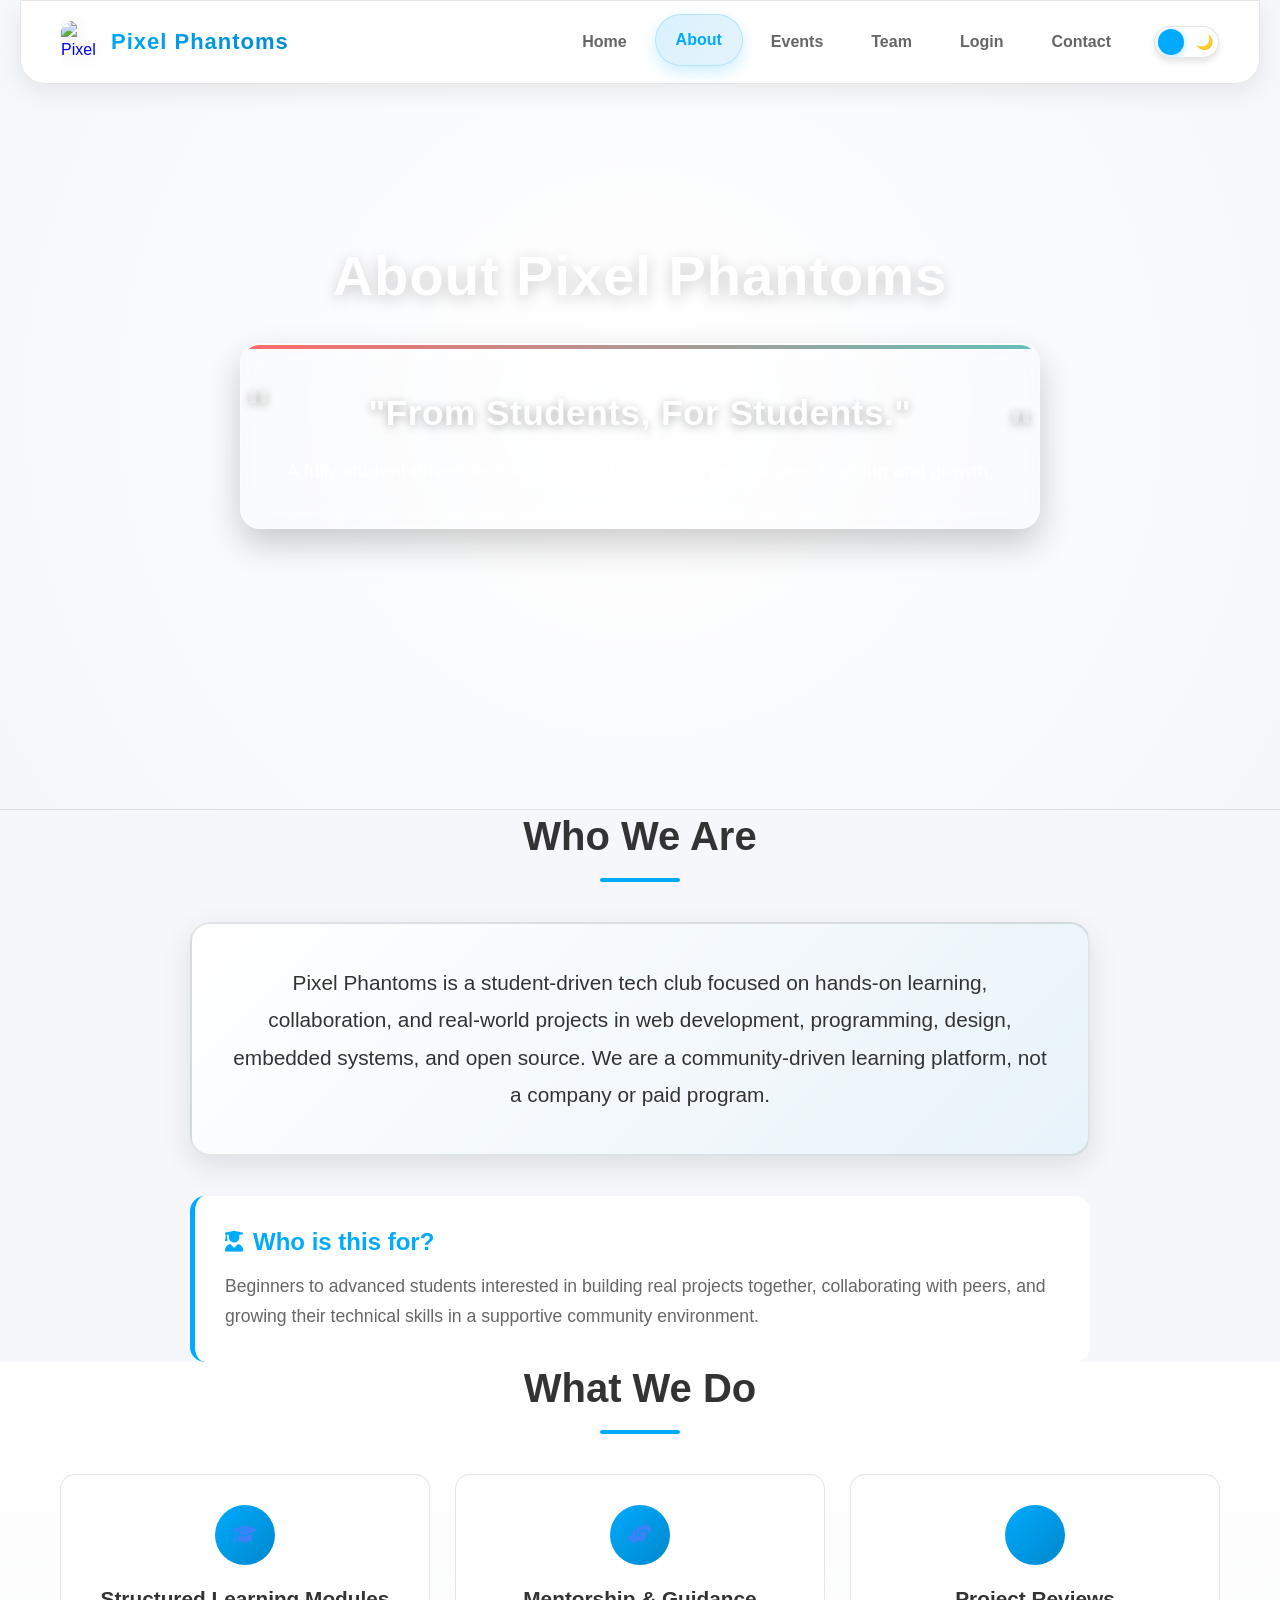
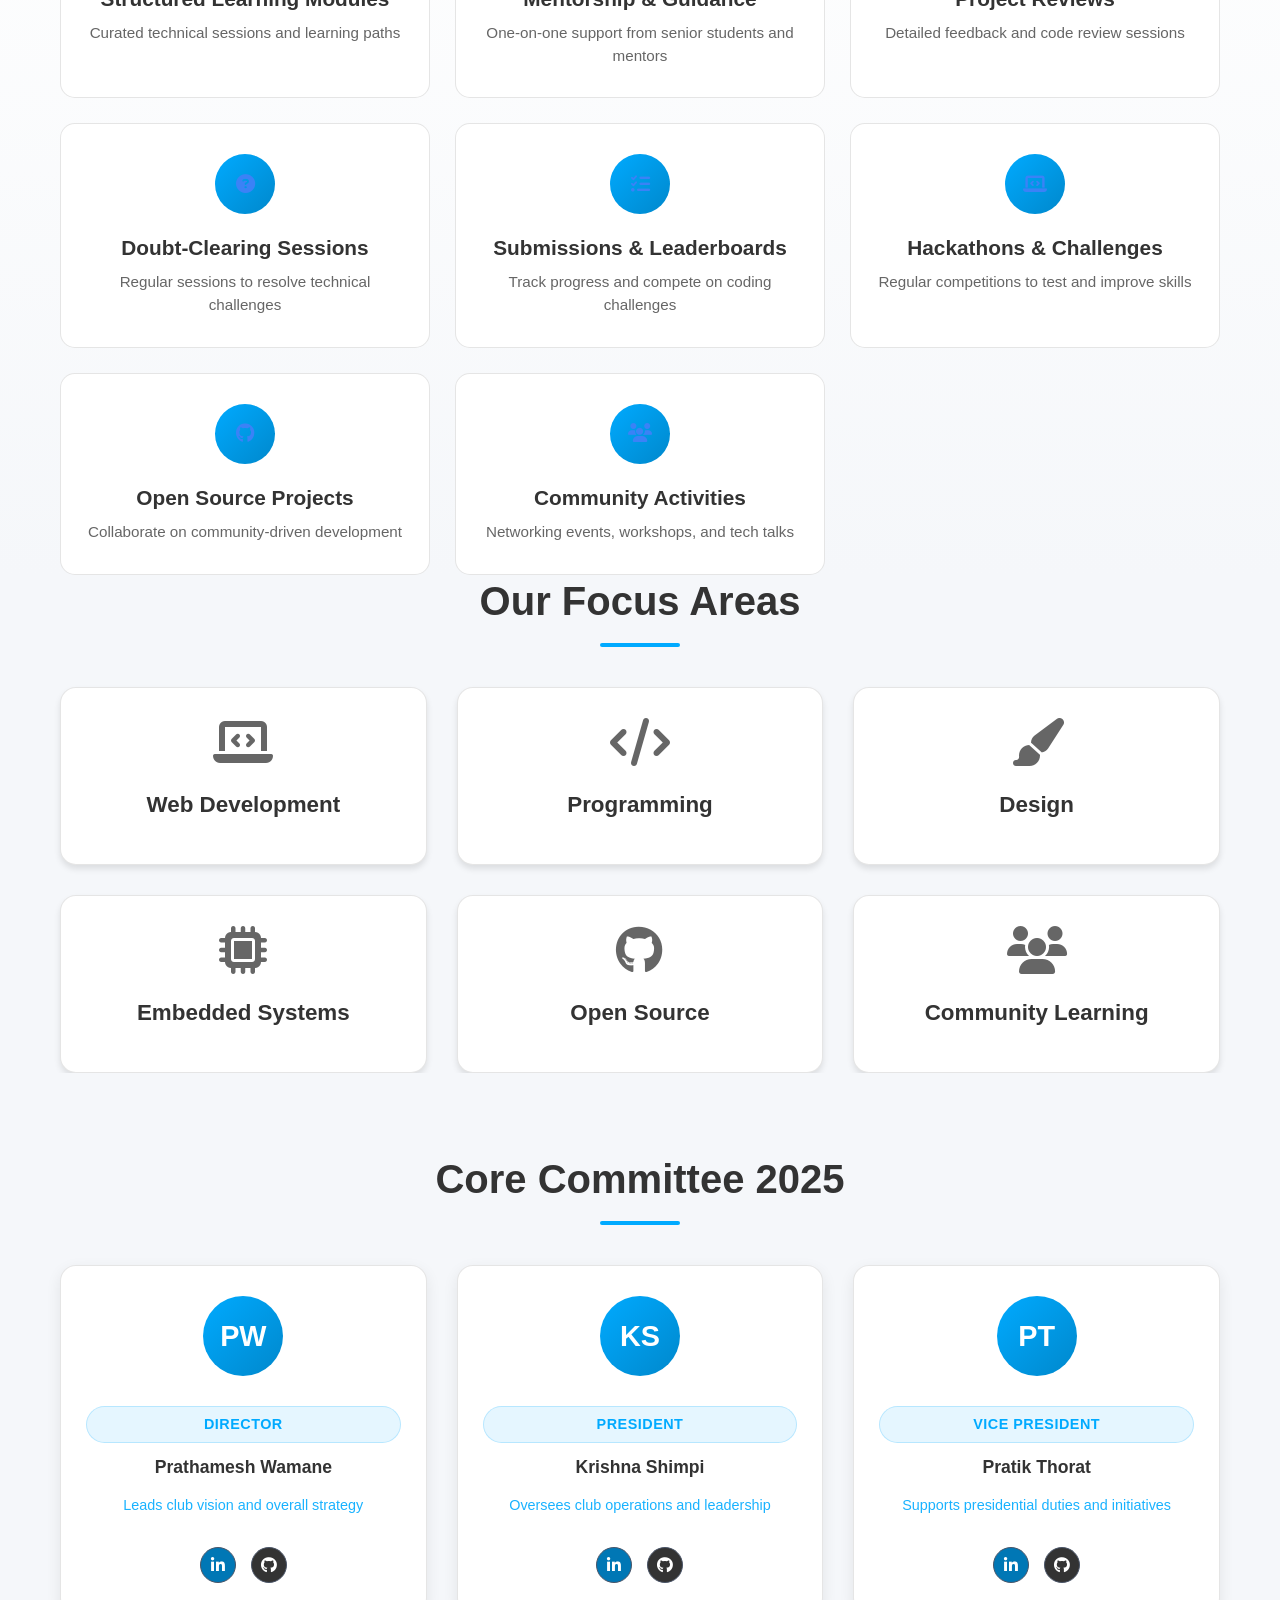
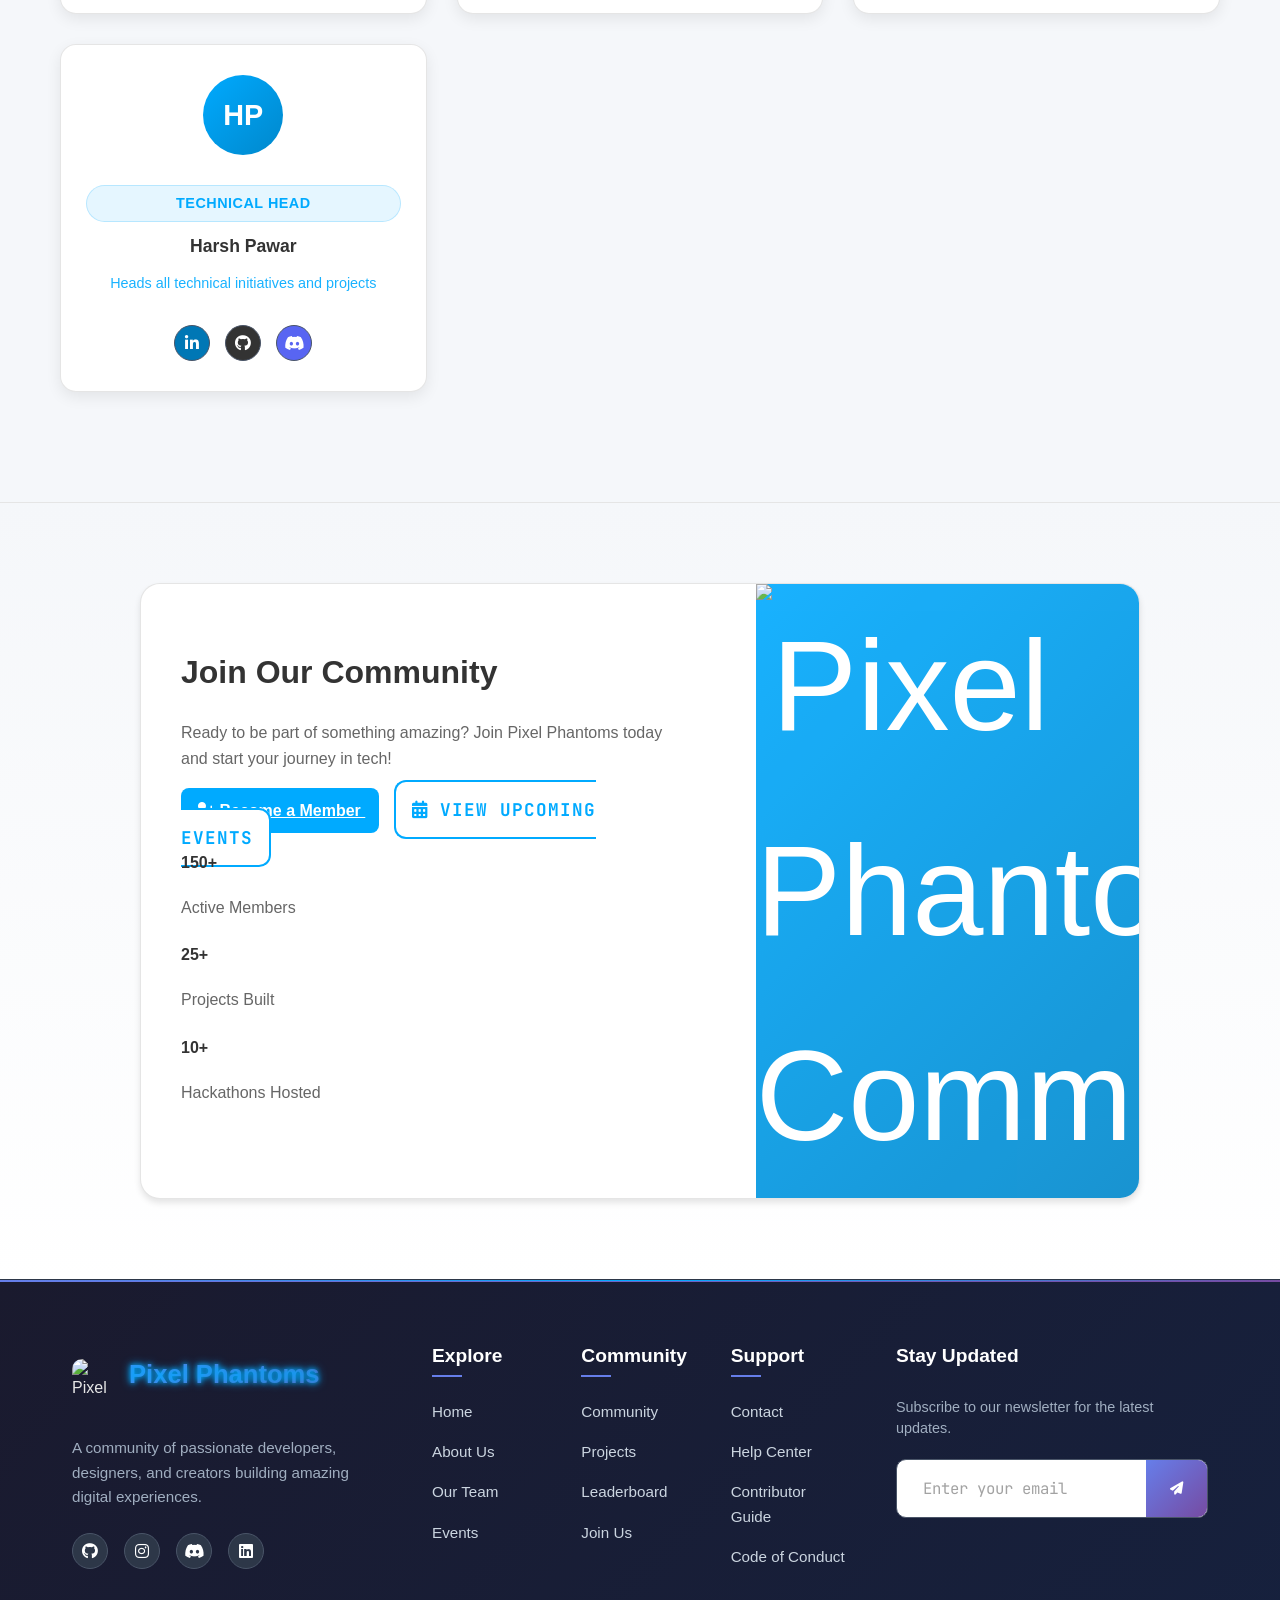
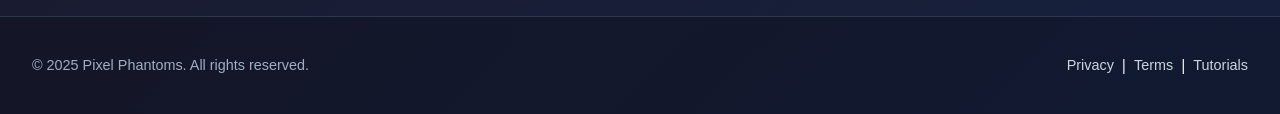
==== commit a2d378bb: "Merge branch 'main' into issue#399" ====
--- a/about.html
+++ b/about.html
@@ -241,87 +241,131 @@
       </section>
 
       <section class="committee-section content-section" aria-labelledby="committee-heading">
-        <div class="container">
-          <h2 class="section-title" id="committee-heading">Core Committee 2025</h2>
-
-          <div class="committee-grid" role="list">
-            <div class="member-card director" role="listitem">
-              <h3>Prathamesh Wamane</h3>
-              <p class="member-role">Director</p>
-            </div>
-
-            <div class="member-card president" role="listitem">
-              <h3>Krishna Shimpi</h3>
-              <p class="member-role">President</p>
-            </div>
-
-            <div class="member-card vp" role="listitem">
-              <h3>Pratik Thorat</h3>
-              <p class="member-role">Vice President</p>
-            </div>
-
-            <div class="member-card head" role="listitem">
-              <h3>Harsh Pawar</h3>
-              <p class="member-role">Technical Head</p>
-            </div>
-
-            <div class="member-card head" role="listitem">
-              <h3>Ayush Patil</h3>
-              <p class="member-role">Treasurer</p>
-            </div>
-
-            <div class="member-card head" role="listitem">
-              <h3>Laxmi Shingne</h3>
-              <p class="member-role">Event Head</p>
-            </div>
-
-            <div class="member-card head" role="listitem">
-              <h3>Krushna Gite</h3>
-              <p class="member-role">Project Manager</p>
-            </div>
-
-            <div class="member-card head" role="listitem">
-              <h3>Pallavi Thote</h3>
-              <p class="member-role">Recruitment Head</p>
-            </div>
-
-            <div class="member-card head" role="listitem">
-              <h3>Pushkar Thakare</h3>
-              <p class="member-role">Web Development Lead</p>
-            </div>
-
-            <div class="member-card head" role="listitem">
-              <h3>Shruti Gaikwad</h3>
-              <p class="member-role">Design Head</p>
-            </div>
-
-            <div class="member-card head" role="listitem">
-              <h3>Diksha Rakibe</h3>
-              <p class="member-role">Embedded System Lead</p>
-            </div>
-
-            <div class="member-card head" role="listitem">
-              <h3>Rushabh Pekhale</h3>
-              <p class="member-role">Social Media & Branding Head</p>
-            </div>
-
-            <div class="member-card head" role="listitem">
-              <h3>Sarvesh Aher</h3>
-              <p class="member-role">Media and Publicity Head</p>
-            </div>
-
-            <div class="member-card mentor" role="listitem">
-              <h3>Sayee Gosavi</h3>
-              <p class="member-role">Mentor</p>
-            </div>
-
-            <div class="member-card mentor" role="listitem">
-              <h3>Mohit Jagtap</h3>
-              <p class="member-role">Mentor</p>
-            </div>
-          </div>
-        </div>
-      </section>
+  <div class="container">
+    <h2 class="section-title" id="committee-heading">Core Committee 2025</h2>
+
+    <div class="committee-grid" role="list">
+      <!-- Director Card -->
+      <div class="member-card" role="listitem" tabindex="0">
+        <div class="member-avatar">
+          <div class="avatar-placeholder">PW</div>
+        </div>
+        <div class="member-info">
+          <span class="member-designation">Director</span>
+          <h3 class="member-name">Prathamesh Wamane</h3>
+          <p class="member-tagline">Leads club vision and overall strategy</p>
+        </div>
+        <div class="member-socials">
+          <a href="https://linkedin.com/in/prathamesh-wamane" 
+             target="_blank" 
+             rel="noopener noreferrer"
+             class="social-link linkedin"
+             aria-label="View Prathamesh Wamane on LinkedIn">
+            <i class="fab fa-linkedin-in"></i>
+          </a>
+          <a href="https://github.com/prathamesh-wamane" 
+             target="_blank" 
+             rel="noopener noreferrer"
+             class="social-link github"
+             aria-label="View Prathamesh Wamane on GitHub">
+            <i class="fab fa-github"></i>
+          </a>
+        </div>
+      </div>
+
+      <!-- President Card -->
+      <div class="member-card" role="listitem" tabindex="0">
+        <div class="member-avatar">
+          <div class="avatar-placeholder">KS</div>
+        </div>
+        <div class="member-info">
+          <span class="member-designation">President</span>
+          <h3 class="member-name">Krishna Shimpi</h3>
+          <p class="member-tagline">Oversees club operations and leadership</p>
+        </div>
+        <div class="member-socials">
+          <a href="https://linkedin.com/in/krishna-shimpi" 
+             target="_blank" 
+             rel="noopener noreferrer"
+             class="social-link linkedin"
+             aria-label="View Krishna Shimpi on LinkedIn">
+            <i class="fab fa-linkedin-in"></i>
+          </a>
+          <a href="https://github.com/krishna-shimpi" 
+             target="_blank" 
+             rel="noopener noreferrer"
+             class="social-link github"
+             aria-label="View Krishna Shimpi on GitHub">
+            <i class="fab fa-github"></i>
+          </a>
+        </div>
+      </div>
+
+      <!-- Vice President Card -->
+      <div class="member-card" role="listitem" tabindex="0">
+        <div class="member-avatar">
+          <div class="avatar-placeholder">PT</div>
+        </div>
+        <div class="member-info">
+          <span class="member-designation">Vice President</span>
+          <h3 class="member-name">Pratik Thorat</h3>
+          <p class="member-tagline">Supports presidential duties and initiatives</p>
+        </div>
+        <div class="member-socials">
+          <a href="https://linkedin.com/in/pratik-thorat" 
+             target="_blank" 
+             rel="noopener noreferrer"
+             class="social-link linkedin"
+             aria-label="View Pratik Thorat on LinkedIn">
+            <i class="fab fa-linkedin-in"></i>
+          </a>
+          <a href="https://github.com/pratik-thorat" 
+             target="_blank" 
+             rel="noopener noreferrer"
+             class="social-link github"
+             aria-label="View Pratik Thorat on GitHub">
+            <i class="fab fa-github"></i>
+          </a>
+        </div>
+      </div>
+
+      <!-- Technical Head Card -->
+      <div class="member-card" role="listitem" tabindex="0">
+        <div class="member-avatar">
+          <div class="avatar-placeholder">HP</div>
+        </div>
+        <div class="member-info">
+          <span class="member-designation">Technical Head</span>
+          <h3 class="member-name">Harsh Pawar</h3>
+          <p class="member-tagline">Heads all technical initiatives and projects</p>
+        </div>
+        <div class="member-socials">
+          <a href="https://linkedin.com/in/harsh-pawar" 
+             target="_blank" 
+             rel="noopener noreferrer"
+             class="social-link linkedin"
+             aria-label="View Harsh Pawar on LinkedIn">
+            <i class="fab fa-linkedin-in"></i>
+          </a>
+          <a href="https://github.com/harsh-pawar" 
+             target="_blank" 
+             rel="noopener noreferrer"
+             class="social-link github"
+             aria-label="View Harsh Pawar on GitHub">
+            <i class="fab fa-github"></i>
+          </a>
+          <a href="https://discord.com/users/harsh-pawar" 
+             target="_blank" 
+             rel="noopener noreferrer"
+             class="social-link discord"
+             aria-label="Connect with Harsh Pawar on Discord">
+            <i class="fab fa-discord"></i>
+          </a>
+        </div>
+      </div>
+    </div>
+  </div>
+</section>
 
       <!-- Join Us CTA Section - Similar to Organize section in events -->
       <section class="organize-section" id="join-section">
@@ -387,23 +431,51 @@
     <script src="js/scroll-progress.js"></script>
 
     <script>
-      // Add hover effects to cards
       document.addEventListener('DOMContentLoaded', function () {
-        const cards = document.querySelectorAll('.focus-card, .member-card');
-        cards.forEach(card => {
+        const memberCards = document.querySelectorAll('.member-card');
+  
+        memberCards.forEach(card => {
+          card.addEventListener('keydown', function (e) {
+            if (e.key === 'Enter' || e.key === ' ') {
+              e.preventDefault();
+              this.click();
+            }
+          });
+
+
+    
           card.addEventListener('mouseenter', function () {
-            this.style.transform = 'translateY(-8px)';
-            this.style.boxShadow = '0 15px 30px rgba(0,0,0,0.15)';
+            this.style.transform = 'translateY(-12px) scale(1.02)';
+            this.style.boxShadow = '0 25px 50px rgba(0, 170, 255, 0.2)';
             this.style.borderColor = 'var(--accent-color)';
+      
+            this.style.setProperty('--glow-color', 'rgba(0, 170, 255, 0.3)');
+            this.style.boxShadow = '0 0 30px var(--glow-color), 0 15px 35px rgba(0, 0, 0, 0.2)';
           });
 
           card.addEventListener('mouseleave', function () {
-            this.style.transform = 'translateY(0)';
-            this.style.boxShadow = '';
+            this.style.transform = 'translateY(0) scale(1)';
+            this.style.boxShadow = '0 5px 15px rgba(0, 0, 0, 0.08)';
             this.style.borderColor = '';
           });
+    
+          card.addEventListener('focus', function () {
+            this.style.outline = '3px solid var(--accent-color)';
+            this.style.outlineOffset = '5px';
+          });
+    
+          card.addEventListener('blur', function () {
+            this.style.outline = '';
+          });
+      });
+  
+      const socialLinks = document.querySelectorAll('.social-link');
+      socialLinks.forEach(link => {
+        link.addEventListener('click', function () {
+          console.log(`Clicked social link: ${this.getAttribute('aria-label')}`);
         });
       });
+    });
     </script>
   </body>
 </html>
--- a/css/style.css
+++ b/css/style.css
@@ -2532,27 +2532,40 @@
 /* ===========================
      Feedback widget (themed)
      =========================== */
+/* ====================================================
+   FEEDBACK WIDGET - Scroll Behavior Fix
+   ==================================================== */
+
 #feedback-widget {
-  position: fixed !important;
-  bottom: 30px !important;
-  right: 30px !important;
-  z-index: 999999 !important;
-}
+    position: fixed !important;
+    bottom: 85px !important;
+    right: 20px !important;
+    z-index: 1001 !important;
+    transition: bottom 0.3s cubic-bezier(0.4, 0, 0.2, 1);
+}
+
+#feedback-widget.scrolled {
+    bottom: 150px !important;
+}
+
 
 #feedback-toggle {
-  width: 54px;
-  height: 54px;
-  border-radius: 50%;
-  border: none;
-  background: linear-gradient(180deg, #007bff, #0056b3);
-  color: white;
-  display: flex;
-  align-items: center;
-  justify-content: center;
-  box-shadow: 0 8px 24px rgba(0, 0, 0, 0.35);
-  cursor: pointer;
-  transition: all 0.3s ease;
-}
+    width: 54px;
+    height: 54px;
+    border-radius: 50%;
+    border: none;
+    background: linear-gradient(180deg, #007BFF, #0056b3);
+    color: white;
+    display: flex;
+    align-items: center;
+    justify-content: center;
+    box-shadow: 0 8px 24px rgba(0, 0, 0, 0.35);
+    cursor: pointer;
+    transition: all 0.3s ease;
+    position: relative;
+    z-index: 1002;
+}
+
 
 #feedback-toggle:hover {
   transform: scale(1.1);
@@ -2588,32 +2601,59 @@
 }
 
 #feedback-panel {
-  width: 360px;
-  max-width: calc(100vw - 40px);
-  background: var(--card-bg);
-  color: var(--text-primary);
-  box-shadow: 0 30px 60px rgba(0, 0, 0, 0.45);
-  border-radius: 12px;
-  padding: 12px;
-  transform-origin: bottom right !important;
-  transform: translateY(8px) scale(0.98);
-  opacity: 0;
-  pointer-events: none;
-  transition:
-    transform 0.2s ease,
-    opacity 0.2s ease;
-  margin-bottom: 8px;
-  border: 1px solid var(--border-color);
-  position: absolute;
-  bottom: 70px;
-  right: 0;
+    width: 360px;
+    max-width: calc(100vw - 40px);
+    max-height: 60vh;
+    overflow-y: auto;
+    background: var(--card-bg);
+    color: var(--text-primary);
+    box-shadow: 0 30px 60px rgba(0, 0, 0, 0.45);
+    border-radius: 12px;
+    padding: 12px;
+    transform-origin: bottom right !important;
+    transform: translateY(8px) scale(0.98);
+    opacity: 0;
+    pointer-events: none;
+    transition: transform 0.2s ease, opacity 0.2s ease;
+    border: 1px solid var(--border-color);
+    position: absolute !important;
+    bottom: 70px !important;
+    right: 0 !important;
+    z-index: 1004 !important;
 }
 
 #feedback-widget.open #feedback-panel {
-  transform: none;
-  opacity: 1;
-  pointer-events: auto;
-}
+    transform: none;
+    opacity: 1;
+    pointer-events: auto;
+}
+
+/* ====================================================
+   SEMINAR BUTTONS - Type Attribute Fix
+   ==================================================== */
+
+.btn-sm {
+    background: var(--accent-color);
+    color: white;
+    border: none;
+    padding: 8px 16px;
+    border-radius: 6px;
+    cursor: pointer;
+    transition: all 0.2s ease;
+}
+
+.btn-sm:hover {
+    transform: scale(1.05);
+    box-shadow: 0 4px 12px rgba(0, 170, 255, 0.3);
+}
+
+.btn-sm:disabled,
+.btn-sm.reminder-active {
+    background-color: #00ff88;
+    color: #000;
+    cursor: default;
+}
+
 
 /* Header */
 .ff-header {
@@ -4634,7 +4674,32 @@
     transform: translateY(-2px);
     box-shadow: 0 6px 18px rgba(15, 23, 42, 0.12);
   }
-}
+/* Newsletter feedback styles */
+.newsletter-feedback {
+  margin-top: 10px;
+  min-height: 22px;
+}
+
+.feedback-message {
+  font-size: 14px;
+  padding: 6px 10px;
+  border-radius: 4px;
+  display: none;
+}
+
+/* SUCCESS = green */
+.feedback-message.success {
+  display: block;
+  color: #4ade80;
+}
+
+/* ERROR = red */
+.feedback-message.error {
+  display: block;
+  color: #f97373;
+}
+
+/* Light theme quick stats widget */
 :root:not([data-theme='dark']) .quick-stats-widget {
   background: #f8fafc;
   padding: 24px;
@@ -4804,3 +4869,4 @@
   font-size: 0.75rem;
   color: #64748b;
 }
+
--- a/css/about.css
+++ b/css/about.css
@@ -65,6 +65,11 @@
         opacity: 1;
         transform: translateY(0);
     }
+}
+
+@keyframes expandWidth {
+    0% { transform: translateX(-50%) scaleX(0); }
+    100% { transform: translateX(-50%) scaleX(1); }
 }
 
 .hero-title::after {
@@ -79,11 +84,7 @@
     border-radius: 2px;
     animation: expandWidth 1s ease-out 0.5s forwards;
     transform-origin: center;
-    transform: translateX(-50%) scaleX(0);
-}
-
-
-
+}
 
 .motto-banner {
     background: linear-gradient(135deg, rgba(255, 255, 255, 0.15), rgba(255, 255, 255, 0.05));
@@ -355,16 +356,16 @@
     background: var(--bg-primary);
 }
 
-@media (max-width: 600px) {
-    .focus-container {
-        grid-template-columns: 1fr;
-        gap: 70px 0;
-    }
+.focus-grid {
+    display: grid;
+    grid-template-columns: repeat(auto-fit, minmax(280px, 1fr));
+    gap: 30px;
+    margin-top: 40px;
 }
 
 .focus-card {
     background: var(--card-bg);
-    padding: 25px;
+    padding: 30px;
     border-radius: 16px;
     box-shadow: var(--shadow);
     border: 1px solid var(--border-color);
@@ -372,10 +373,10 @@
     flex-direction: column;
     align-items: center;
     justify-content: center;
-    
+    position: relative;
+    overflow: hidden;
     transition: all 0.4s cubic-bezier(0.34, 1.56, 0.64, 1);
     cursor: pointer;
-    
     animation: focus-card-enter 0.6s cubic-bezier(0.34, 1.56, 0.64, 1) backwards;
 }
 
@@ -435,6 +436,41 @@
     transition: all 0.4s cubic-bezier(0.34, 1.56, 0.64, 1);
 }
 
+.focus-card h4 {
+    font-size: 1.4rem;
+    margin: 0 0 15px 0;
+    color: var(--text-primary);
+    text-align: center;
+    font-family: var(--font-heading);
+    transition: color 0.3s ease;
+}
+
+.focus-card-desc {
+    color: var(--text-secondary);
+    font-size: 0.95rem;
+    line-height: 1.6;
+    text-align: center;
+    margin: 0;
+    max-height: 0;
+    overflow: hidden;
+    opacity: 0;
+    transition: all 0.4s ease;
+}
+
+.focus-card:hover .focus-card-desc {
+    max-height: 200px;
+    opacity: 1;
+    margin-top: 15px;
+}
+
+.focus-card-desc::-webkit-scrollbar {
+    width: 4px;
+}
+
+.focus-card-desc::-webkit-scrollbar-track {
+    background: transparent;
+}
+
 .focus-card-desc::-webkit-scrollbar-thumb {
     background: rgba(100, 100, 100, 0.5);
     border-radius: 3px;
@@ -471,15 +507,206 @@
     filter: drop-shadow(0 0 12px var(--neon-cyan));
 }
 
-.member-card h3 {
-    margin: 0 0 10px 0;
+.committee-section {
+    background: var(--bg-primary);
+    padding: 80px 20px;
+}
+
+.committee-grid {
+    display: grid;
+    grid-template-columns: repeat(auto-fit, minmax(300px, 1fr));
+    gap: 30px;
+    margin-top: 40px;
+    max-width: 1200px;
+    margin-left: auto;
+    margin-right: auto;
+}
+
+.member-card {
+    background: var(--card-bg);
+    border-radius: 16px;
+    padding: 30px 25px;
+    border: 1px solid var(--border-color);
+    transition: all 0.4s cubic-bezier(0.175, 0.885, 0.32, 1.275);
+    box-shadow: 0 5px 15px rgba(0, 0, 0, 0.08);
+    position: relative;
+    overflow: hidden;
+    display: flex;
+    flex-direction: column;
+    align-items: center;
+    text-align: center;
+    gap: 20px;
+    animation: fadeInUp 0.6s ease-out backwards;
+}
+
+.member-card::before {
+    content: '';
+    position: absolute;
+    top: 0;
+    left: 0;
+    width: 100%;
+    height: 4px;
+    background: linear-gradient(90deg, var(--accent-color), #0088cc);
+    transform: scaleX(0);
+    transform-origin: left;
+    transition: transform 0.6s ease;
+}
+
+.member-card:hover::before {
+    transform: scaleX(1);
+}
+
+.member-card:hover {
+    transform: translateY(-10px);
+    border-color: var(--accent-color);
+    box-shadow: 0 20px 40px rgba(0, 170, 255, 0.15);
+}
+
+.member-avatar {
+    width: 80px;
+    height: 80px;
+    border-radius: 50%;
+    background: linear-gradient(135deg, var(--accent-color), #0088cc);
+    display: flex;
+    align-items: center;
+    justify-content: center;
+    margin-bottom: 10px;
+}
+
+.avatar-placeholder {
+    font-size: 1.8rem;
+    font-weight: 700;
+    color: white;
+    font-family: var(--font-heading);
+    text-transform: uppercase;
+}
+
+.member-info {
+    display: flex;
+    flex-direction: column;
+    gap: 8px;
+    width: 100%;
+}
+
+.member-designation {
+    display: inline-block;
+    background: rgba(0, 170, 255, 0.1);
+    color: var(--accent-color);
+    padding: 6px 16px;
+    border-radius: 20px;
+    font-size: 0.9rem;
+    font-weight: 600;
+    text-transform: uppercase;
+    letter-spacing: 0.5px;
+    margin-bottom: 5px;
+    border: 1px solid rgba(0, 170, 255, 0.2);
+}
+
+.member-name {
     color: var(--text-primary);
-    font-size: 1.4rem;
+    font-size: 1.5rem;
+    font-weight: 700;
+    margin: 0;
     font-family: var(--font-heading);
-}
-
-.focus-card:hover h4 {
-    color: var(--neon-cyan);
+    transition: color 0.3s ease;
+}
+
+.member-card:hover .member-name {
+    color: var(--accent-color);
+}
+
+.member-tagline {
+    color: var(--text-secondary);
+    font-size: 0.95rem;
+    line-height: 1.5;
+    margin: 0;
+    opacity: 0.9;
+    max-width: 100%;
+}
+
+.member-socials {
+    display: flex;
+    gap: 15px;
+    margin-top: 10px;
+    justify-content: center;
+    width: 100%;
+}
+
+.social-link {
+    width: 36px;
+    height: 36px;
+    border-radius: 50%;
+    display: flex;
+    align-items: center;
+    justify-content: center;
+    color: white;
+    font-size: 1rem;
+    transition: all 0.3s ease;
+    text-decoration: none;
+    position: relative;
+}
+
+.social-link:hover {
+    transform: translateY(-3px);
+    box-shadow: 0 5px 15px rgba(0, 0, 0, 0.2);
+}
+
+.social-link:focus-visible {
+    outline: 2px solid var(--accent-color);
+    outline-offset: 2px;
+}
+
+.social-link.linkedin {
+    background: #0077b5;
+}
+
+.social-link.linkedin:hover {
+    background: #005582;
+    box-shadow: 0 5px 15px rgba(0, 119, 181, 0.4);
+}
+
+.social-link.github {
+    background: #333;
+}
+
+.social-link.github:hover {
+    background: #000;
+    box-shadow: 0 5px 15px rgba(51, 51, 51, 0.4);
+}
+
+.social-link.discord {
+    background: #5865f2;
+}
+
+.social-link.discord:hover {
+    background: #4752c4;
+    box-shadow: 0 5px 15px rgba(88, 101, 242, 0.4);
+}
+
+.social-link::after {
+    content: attr(aria-label);
+    position: absolute;
+    bottom: 100%;
+    left: 50%;
+    transform: translateX(-50%);
+    background: var(--card-bg);
+    color: var(--text-primary);
+    padding: 6px 12px;
+    border-radius: 6px;
+    font-size: 0.8rem;
+    white-space: nowrap;
+    opacity: 0;
+    visibility: hidden;
+    transition: all 0.3s ease;
+    border: 1px solid var(--border-color);
+    z-index: 100;
+    pointer-events: none;
+}
+
+.social-link:hover::after {
+    opacity: 1;
+    visibility: visible;
+    bottom: calc(100% + 10px);
 }
 
 /* ===== JOIN SECTION ===== */
@@ -490,8 +717,15 @@
     margin-top: 0;
 }
 
-.focus-card:hover .focus-card-desc {
-    opacity: 1;
+.organize-container {
+    display: grid;
+    grid-template-columns: 1fr 1fr;
+    gap: 40px;
+    align-items: center;
+    background: var(--card-bg);
+    border-radius: 20px;
+    overflow: hidden;
+    box-shadow: 0 15px 40px rgba(0, 0, 0, 0.1);
 }
 
 .organize-content {
@@ -517,6 +751,8 @@
     align-items: center;
     justify-content: center;
     overflow: hidden;
+    height: 100%;
+    min-height: 300px;
 }
 
 .organize-image img {
@@ -525,63 +761,10 @@
     object-fit: cover;
 }
 
-/* Member Cards with Enhanced Design */
-.member-card {
-    background: var(--card-bg);
-    padding: 30px 20px;
-    border-radius: 16px;
-    text-align: center;
-    border: 1px solid var(--border-color);
-    transition: all 0.4s cubic-bezier(0.175, 0.885, 0.32, 1.275);
-    box-shadow: 0 5px 15px rgba(0, 0, 0, 0.08);
-    position: relative;
-    overflow: hidden;
-    min-height: 150px;
-    display: flex;
-    flex-direction: column;
-    justify-content: center;
-    align-items: center;
-    gap: 12px;
-    animation: fadeInUp 0.6s ease-out backwards;
-}
-
-.stat-item {
-    text-align: center;
-}
-
-.member-card:hover {
-    transform: translateY(-10px);
-    border-color: var(--accent-color);
-    box-shadow: 0 15px 35px rgba(0, 0, 0, 0.15);
-}
-
-.member-card:hover::before {
-    transform: scaleX(1);
-}
-
-/* Member Name Styling */
-.member-card h3 {
-    margin: 0 0 10px 0;
-    font-family: var(--font-heading);
-}
-
-/* Member Role Styling */
-.member-card p {
-    font-size: 1rem;
-    font-weight: 600;
-    margin: 0;
-    opacity: 0.9;
-    transition: all 0.3s ease;
-}
-
-.member-card:hover h3 {
-    color: var(--accent-color);
-    transform: scale(1.05);
-}
-
 @media (max-width: 1200px) {
     .committee-grid {
-        grid-template-columns: repeat(auto-fill, minmax(220px, 1fr));
+        grid-template-columns: repeat(auto-fit, minmax(280px, 1fr));
+        gap: 25px;
     }
 }
 
@@ -591,7 +774,7 @@
     }
     
     .committee-grid {
-        grid-template-columns: repeat(auto-fill, minmax(200px, 1fr));
+        grid-template-columns: repeat(auto-fill, minmax(250px, 1fr));
         gap: 20px;
     }
 }
@@ -621,10 +804,27 @@
         grid-template-columns: repeat(2, 1fr);
         gap: 24px;
     }
+    
+    .committee-section {
+        padding: 60px 20px;
+    }
+    
+    .member-card {
+        padding: 25px 20px;
+    }
+    
+    .member-avatar {
+        width: 70px;
+        height: 70px;
+    }
+    
+    .member-name {
+        font-size: 1.3rem;
+    }
 }
 
 @media (max-width: 768px) {
-    .hero-section {
+    .about-hero {
         padding: 70px 20px;
     }
     
@@ -632,17 +832,6 @@
         font-size: 2.3rem;
     }
     
-    .about-hero h1 {
-        font-size: 2rem;
-        font-weight: 700;
-        background: linear-gradient(135deg, var(--accent-color), #0088cc);
-        -webkit-background-clip: text;
-        background-clip: text;
-        -webkit-text-fill-color: transparent;
-        font-family: var(--font-heading);
-        line-height: 1.2;
-    }
-    
     .motto-banner {
         padding: 30px 20px;
     }
@@ -655,7 +844,7 @@
         font-size: 1rem;
     }
     
-    .content-section {
+    .content {
         padding: 60px 20px;
     }
     
@@ -695,13 +884,31 @@
     }
     
     .committee-grid {
-        grid-template-columns: repeat(auto-fill, minmax(200px, 1fr));
+        grid-template-columns: repeat(2, 1fr);
         gap: 20px;
     }
     
     .member-card {
-        padding: 25px 15px;
-        min-height: 140px;
+        padding: 20px 15px;
+        gap: 15px;
+    }
+    
+    .member-avatar {
+        width: 65px;
+        height: 65px;
+    }
+    
+    .member-name {
+        font-size: 1.2rem;
+    }
+    
+    .member-designation {
+        font-size: 0.85rem;
+        padding: 5px 12px;
+    }
+    
+    .member-tagline {
+        font-size: 0.9rem;
     }
 }
 }
@@ -714,20 +921,43 @@
     
     .member-card {
         padding: 20px 10px;
-        min-height: 130px;
-    }
-    
-    .member-card h3 {
+    }
+    
+    .member-name {
         font-size: 1.1rem;
     }
     
-    .member-card p {
+    .member-designation {
+        font-size: 0.8rem;
+        padding: 4px 10px;
+    }
+}
+
+@media (max-width: 576px) {
+    .committee-grid {
+        grid-template-columns: 1fr;
+        max-width: 400px;
+        margin-left: auto;
+        margin-right: auto;
+    }
+    
+    .member-card {
+        padding: 25px 20px;
+    }
+    
+    .member-socials {
+        gap: 12px;
+    }
+    
+    .social-link {
+        width: 32px;
+        height: 32px;
         font-size: 0.9rem;
     }
 }
 
 @media (max-width: 480px) {
-    .hero-section {
+    .about-hero {
         padding: 50px 15px;
     }
     
@@ -774,16 +1004,6 @@
         font-size: 0.85rem;
     }
     
-    .committee-grid {
-        grid-template-columns: 1fr;
-        gap: 15px;
-    }
-    
-    .member-card {
-        padding: 25px 15px;
-        min-height: 120px;
-    }
-    
     .who-is-this-for {
         padding: 20px;
     }
@@ -794,6 +1014,18 @@
     
     .audience-description {
         font-size: 1rem;
+    }
+}
+
+@media (prefers-color-scheme: dark) {
+    .member-card {
+        background: rgba(25, 25, 35, 0.8);
+        border-color: rgba(255, 255, 255, 0.1);
+    }
+    
+    .social-link::after {
+        background: #1a1a2e;
+        border-color: rgba(0, 170, 255, 0.3);
     }
 }
 
@@ -805,19 +1037,28 @@
         transition-duration: 0.01ms !important;
     }
     
-    .hero-section::before,
+    .about-hero::before,
     .motto-banner,
     .focus-card,
     .activity-card,
-    .member-card {
+    .member-card,
+    .social-link {
         animation: none !important;
         transition: none !important;
     }
+    
+    .member-card:hover {
+        transform: none;
+    }
+    
+    .social-link:hover {
+        transform: none;
+    }
 }
 
 /* High contrast mode support */
 @media (prefers-contrast: high) {
-    .hero-section {
+    .about-hero {
         background: var(--accent-color);
     }
     
@@ -840,6 +1081,14 @@
     .member-card {
         border: 2px solid black;
     }
+    
+    .member-card {
+        border: 2px solid var(--accent-color);
+    }
+    
+    .social-link {
+        border: 1px solid white;
+    }
 }
 
 /* Focus indicators for keyboard navigation */
--- a/css/back-to-top.css
+++ b/css/back-to-top.css
@@ -1,10 +1,14 @@
+/* ====================================================
+   BACK TO TOP BUTTON - Updated with Scroll Behavior
+   ==================================================== */
+
 #back-to-top {
-    position: fixed;
-    bottom: 30px;
-    right: 30px;
-    width: 50px;
-    height: 50px;
-    background: var(--accent-color, #00aaff);
+    position: fixed !important;
+    bottom: 20px !important;
+    right: 20px !important;
+    width: 56px !important;
+    height: 56px !important;
+    background: var(--accent-color, #00aaff) !important;
     color: white;
     border: none;
     border-radius: 50%;
@@ -13,9 +17,9 @@
     box-shadow: 0 5px 15px rgba(0, 0, 0, 0.3);
     opacity: 0;
     visibility: hidden;
-    transform: translateY(20px);
+    transform: translateY(100px);
     transition: all 0.4s cubic-bezier(0.4, 0, 0.2, 1);
-    z-index: 9999;
+    z-index: 1003 !important;
     display: flex;
     align-items: center;
     justify-content: center;
@@ -28,17 +32,47 @@
 }
 
 #back-to-top:hover {
-    background: linear-gradient(135deg, var(--accent-color), #0088cc);
-    transform: translateY(-5px);
+    background: linear-gradient(135deg, var(--accent-color), #0088cc) !important;
+    transform: translateY(-5px) scale(1.05);
     box-shadow: 0 8px 25px rgba(0, 170, 255, 0.4);
 }
 
+#back-to-top:active {
+    transform: translateY(-3px) scale(0.98);
+}
+
+#back-to-top:focus-visible {
+    outline: 3px solid var(--accent-color);
+    outline-offset: 4px;
+}
+
+/* Responsive */
 @media (max-width: 768px) {
     #back-to-top {
-        bottom: 20px;
-        right: 20px;
-        width: 45px;
-        height: 45px;
+        bottom: 15px !important;
+        right: 15px !important;
+        width: 50px !important;
+        height: 50px !important;
         font-size: 1rem;
     }
-}+}
+
+@media (max-width: 480px) {
+    #back-to-top {
+        width: 46px !important;
+        height: 46px !important;
+        font-size: 0.9rem;
+    }
+}
+
+/* Reduced motion */
+@media (prefers-reduced-motion: reduce) {
+    #back-to-top {
+        transition: opacity 0.2s ease, visibility 0.2s ease !important;
+    }
+    
+    #back-to-top:hover {
+        transform: none !important;
+    }
+}
+
